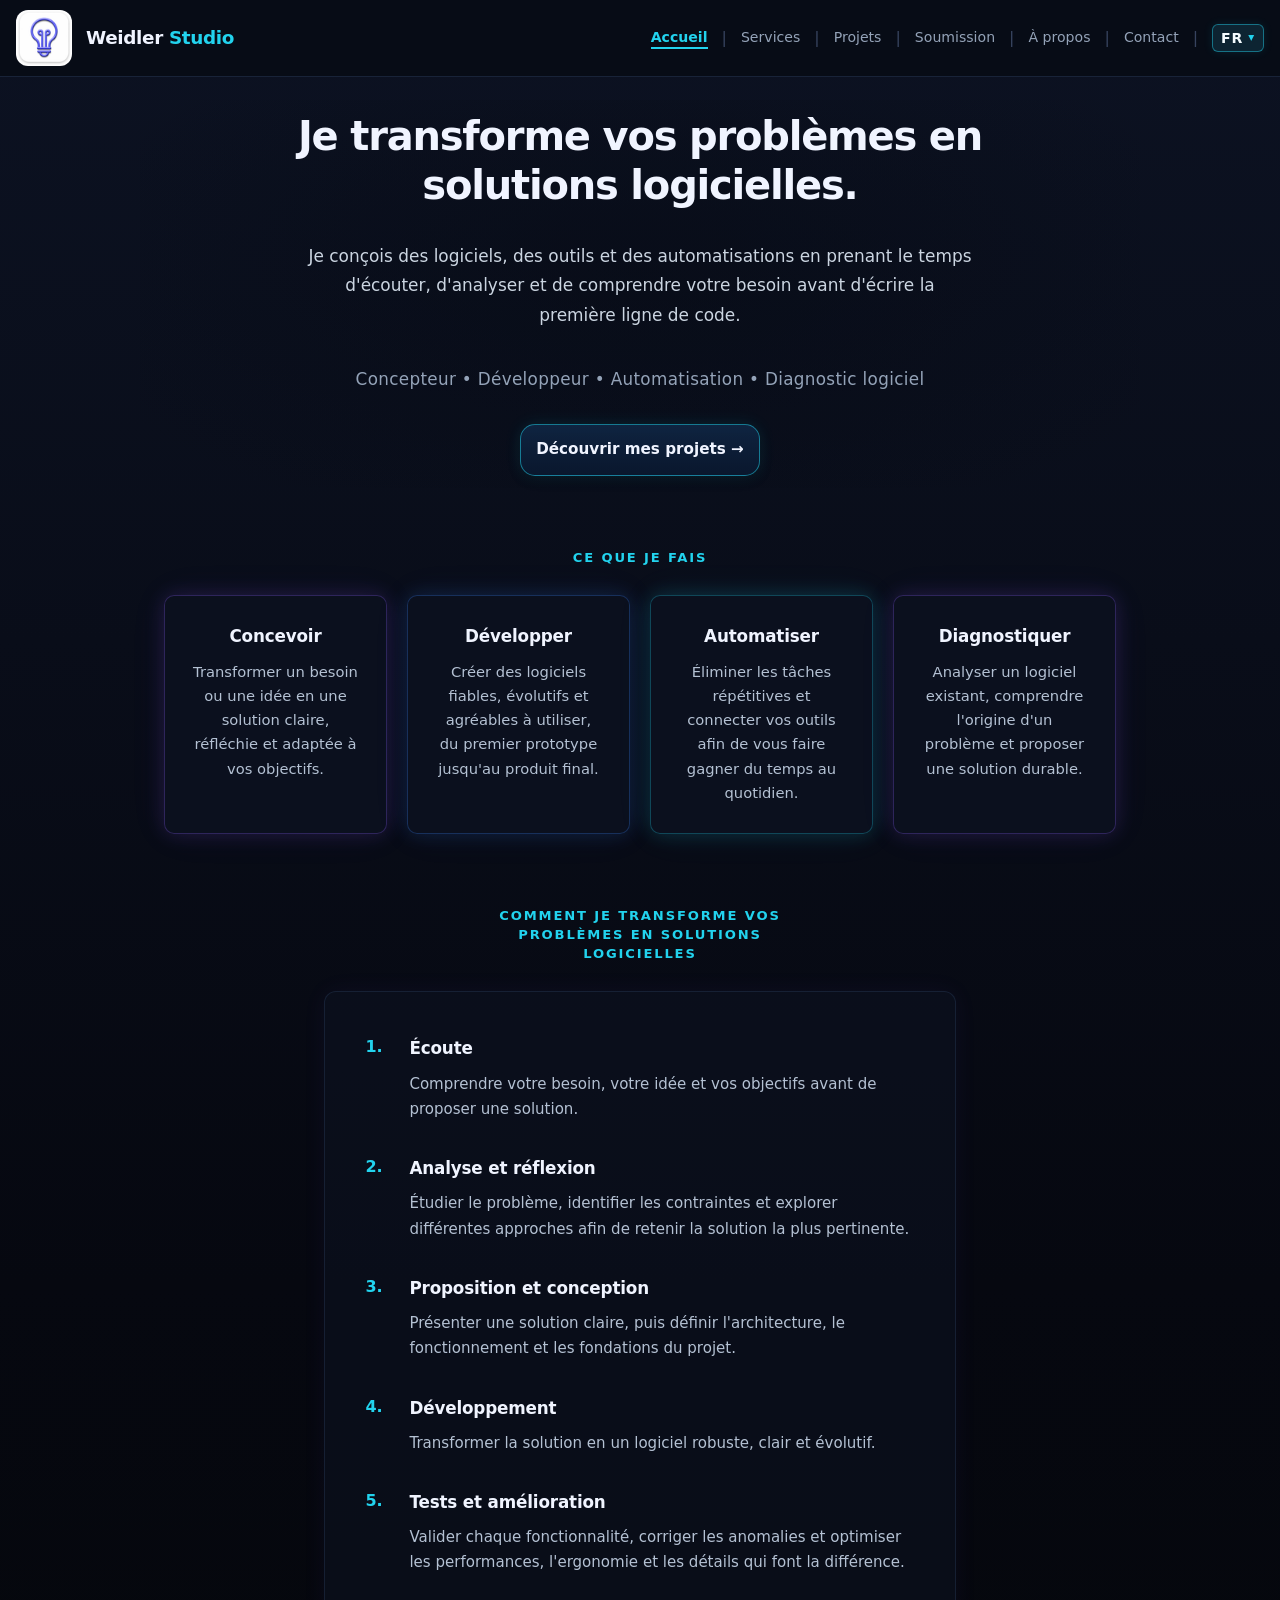
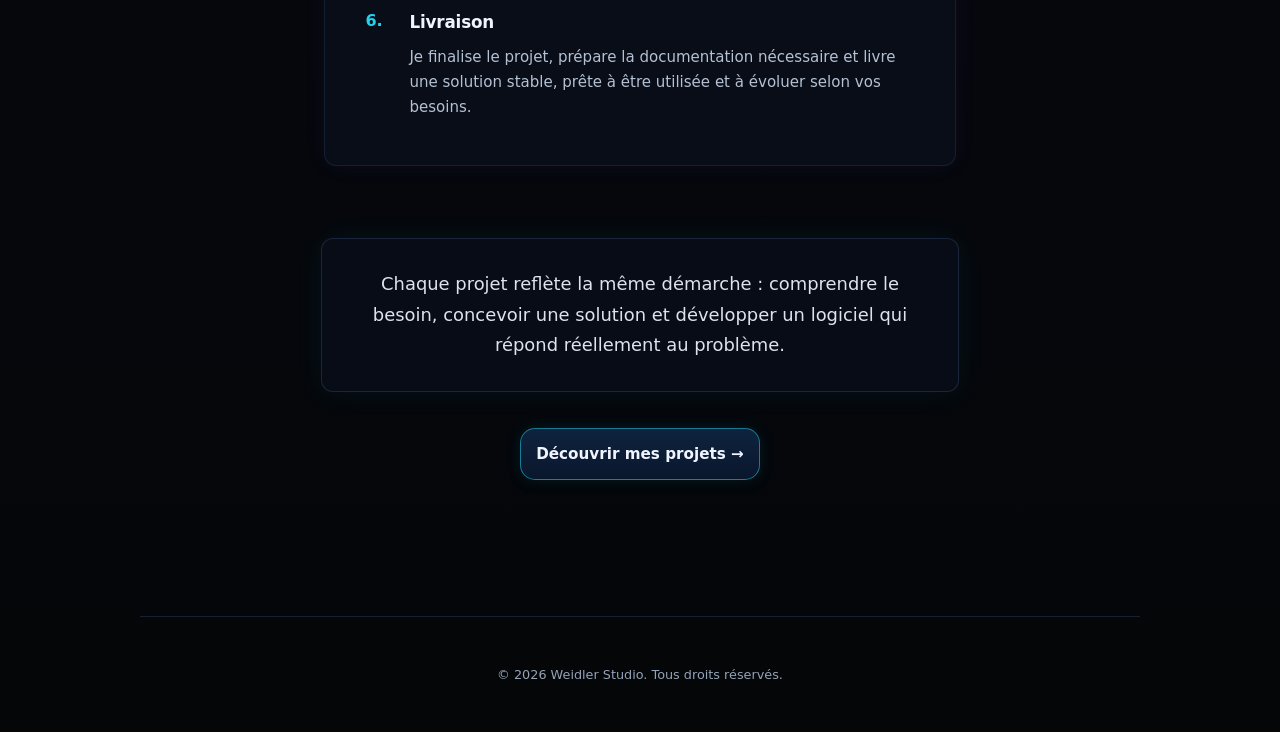
==== index.html @ 59919a5c "Weidler Studio Site 2006-07-03" ====
<!DOCTYPE html>
<html lang="fr">
<head>
    <meta charset="UTF-8">
    <meta name="viewport" content="width=device-width, initial-scale=1.0">
    <meta name="theme-color" content="#0a0e1a">
    <meta name="color-scheme" content="dark">
    <title>Weidler Studio</title>
    <link rel="icon" href="assets/logo/favicon.png" type="image/png">
    <link rel="stylesheet" href="css/site.css">
    <link rel="stylesheet" href="css/home.css">
</head>
<body class="page-home" data-nav-root="" data-nav-active="home">
    <script src="js/site-bg.js"></script>

    <header class="site-header">
        <div class="header-top">
            <div class="header-brand">
                <a href="index.html" class="logo-link">
                    <img src="assets/logo/logo-nav.png" alt="" class="logo-icon" width="56" height="56">
                    <span class="logo-text">Weidler <span>Studio</span></span>
                </a>
            </div>
            <nav class="main-nav" id="mainNav" aria-label="Navigation principale">
                <a href="index.html"><span class="nav-link-text" data-translate>Accueil</span></a>
                <span class="nav-sep" aria-hidden="true">|</span>
                <a href="services/index.html"><span class="nav-link-text" data-translate>Services</span></a>
                <span class="nav-sep" aria-hidden="true">|</span>
                <a href="projects/index.html"><span class="nav-link-text" data-translate>Projets</span></a>
                <span class="nav-sep" aria-hidden="true">|</span>
                <a href="soumission/index.html"><span class="nav-link-text" data-translate>Soumission</span></a>
                <span class="nav-sep" aria-hidden="true">|</span>
                <a href="about/index.html"><span class="nav-link-text" data-translate>À propos</span></a>
                <span class="nav-sep" aria-hidden="true">|</span>
                <a href="contact/index.html"><span class="nav-link-text" data-translate>Contact</span></a>
            </nav>
            <script src="js/site-nav.js?v=3"></script>
            <span class="lang-status" id="langStatus" data-translate>Traduction…</span>
            <nav class="lang-switcher" id="langFlags" aria-label="Choisir la langue">
                <button type="button" class="lang-btn" data-lang="en" title="English">EN</button>
                <span class="lang-sep" aria-hidden="true">|</span>
                <button type="button" class="lang-btn active" data-lang="fr" title="Français">FR</button>
                <span class="lang-sep" aria-hidden="true">|</span>
                <button type="button" class="lang-btn" data-lang="de" title="Deutsch">DE</button>
                <span class="lang-sep" aria-hidden="true">|</span>
                <button type="button" class="lang-btn" data-lang="es" title="Español">ES</button>
                <span class="lang-sep" aria-hidden="true">|</span>
                <button type="button" class="lang-btn" data-lang="it" title="Italiano">IT</button>
                <span class="lang-sep" aria-hidden="true">|</span>
                <button type="button" class="lang-btn" data-lang="zh-CN" title="中文">ZH</button>
                <span class="lang-sep" aria-hidden="true">|</span>
                <button type="button" class="lang-btn" data-lang="ja" title="日本語">JA</button>
                <span class="lang-sep" aria-hidden="true">|</span>
                <button type="button" class="lang-btn" data-lang="pt" title="Português">PT</button>
            </nav>
            <script src="js/lang-ui.js"></script>
            <button type="button" class="nav-toggle" id="navToggle" aria-label="Menu" aria-expanded="false">☰</button>
        </div>
    </header>

    <main>
        <section class="home-hero">
            <h1 class="home-title">
                <span class="home-title-line" data-translate>Je transforme vos problèmes en</span>
                <span class="home-title-line" data-translate>solutions logicielles.</span>
            </h1>
            <p class="home-lead" data-translate>Je conçois des logiciels, des outils et des automatisations en prenant le temps d'écouter, d'analyser et de comprendre votre besoin avant d'écrire la première ligne de code.</p>
            <p class="home-subtitle" data-translate>Concepteur • Développeur • Automatisation • Diagnostic logiciel</p>
            <div class="hero-actions">
                <a href="projects/index.html" class="btn home-btn--primary" data-translate>Découvrir mes projets →</a>
            </div>
        </section>

        <section class="home-section" aria-labelledby="section-services">
            <h2 class="section-label" id="section-services" data-translate>Ce que je fais</h2>
            <div class="home-cards-grid home-cards-grid--4">
                <article class="home-card home-card--violet">
                    <h3 data-translate>Concevoir</h3>
                    <p data-translate>Transformer un besoin ou une idée en une solution claire, réfléchie et adaptée à vos objectifs.</p>
                </article>
                <article class="home-card home-card--blue">
                    <h3 data-translate>Développer</h3>
                    <p data-translate>Créer des logiciels fiables, évolutifs et agréables à utiliser, du premier prototype jusqu'au produit final.</p>
                </article>
                <article class="home-card home-card--cyan">
                    <h3 data-translate>Automatiser</h3>
                    <p data-translate>Éliminer les tâches répétitives et connecter vos outils afin de vous faire gagner du temps au quotidien.</p>
                </article>
                <article class="home-card home-card--violet">
                    <h3 data-translate>Diagnostiquer</h3>
                    <p data-translate>Analyser un logiciel existant, comprendre l'origine d'un problème et proposer une solution durable.</p>
                </article>
            </div>
        </section>

        <section class="home-section home-section--process" aria-labelledby="section-process">
            <h2 class="section-label" id="section-process" data-translate>Comment je transforme vos problèmes en solutions logicielles</h2>
            <ol class="home-process-list">
                <li class="home-process-item">
                    <h3 data-translate>Écoute</h3>
                    <p data-translate>Comprendre votre besoin, votre idée et vos objectifs avant de proposer une solution.</p>
                </li>
                <li class="home-process-item">
                    <h3 data-translate>Analyse et réflexion</h3>
                    <p data-translate>Étudier le problème, identifier les contraintes et explorer différentes approches afin de retenir la solution la plus pertinente.</p>
                </li>
                <li class="home-process-item">
                    <h3 data-translate>Proposition et conception</h3>
                    <p data-translate>Présenter une solution claire, puis définir l'architecture, le fonctionnement et les fondations du projet.</p>
                </li>
                <li class="home-process-item">
                    <h3 data-translate>Développement</h3>
                    <p data-translate>Transformer la solution en un logiciel robuste, clair et évolutif.</p>
                </li>
                <li class="home-process-item">
                    <h3 data-translate>Tests et amélioration</h3>
                    <p data-translate>Valider chaque fonctionnalité, corriger les anomalies et optimiser les performances, l'ergonomie et les détails qui font la différence.</p>
                </li>
                <li class="home-process-item">
                    <h3 data-translate>Livraison</h3>
                    <p data-translate>Je finalise le projet, prépare la documentation nécessaire et livre une solution stable, prête à être utilisée et à évoluer selon vos besoins.</p>
                </li>
            </ol>
        </section>

        <section class="home-section home-conclusion">
            <p class="home-lead" data-translate>Chaque projet reflète la même démarche : comprendre le besoin, concevoir une solution et développer un logiciel qui répond réellement au problème.</p>
            <div class="hero-actions">
                <a href="projects/index.html" class="btn home-btn--primary" data-translate>Découvrir mes projets →</a>
            </div>
        </section>
    </main>

    <footer class="site-footer site-footer--home">
        <p class="site-footer-copy" data-translate>&copy; 2026 Weidler Studio. Tous droits réservés.</p>
    </footer>

    <script src="js/nav.js"></script>
    <script src="js/i18n.js"></script>
</body>
</html>
---- css/site.css ----
:root {
    --bg-deep: #060810;
    --bg-top: #0c1222;
    --bg-surface: rgba(14, 20, 36, 0.72);
    --bg-card: rgba(12, 18, 32, 0.85);
    --border: rgba(56, 80, 120, 0.35);
    --text: #f0f4ff;
    --text-muted: #94a3b8;
    --text-muted-soft: #b4c1d3;
    --lead-color: #cbd5e1;
    --accent: #22d3ee;
    --accent-dim: #0891b2;
    --accent-violet: #8b5cf6;
    --accent-glow: rgba(34, 211, 238, 0.18);
    --accent-soft: rgba(34, 211, 238, 0.1);
    --glow-cyan: 0 0 20px rgba(34, 211, 238, 0.18), 0 0 40px rgba(34, 211, 238, 0.06);
    --glow-violet: 0 0 20px rgba(139, 92, 246, 0.18), 0 0 40px rgba(139, 92, 246, 0.06);
    --glow-blue: 0 0 20px rgba(59, 130, 246, 0.18), 0 0 40px rgba(59, 130, 246, 0.06);
    --badge-dev: #c9a227;
    --badge-soon: #64748b;
    --badge-tool: #3b82f6;
    --radius: 10px;
    --btn-radius: 15px;
    --header-h: 64px;
    --font: "Segoe UI", system-ui, -apple-system, BlinkMacSystemFont, sans-serif;
}

*, *::before, *::after { box-sizing: border-box; margin: 0; padding: 0; }

html {
    scroll-behavior: smooth;
    overflow-x: hidden;
}

body {
    background: linear-gradient(180deg, var(--bg-top) 0%, var(--bg-deep) 55%, #040608 100%);
    color: var(--text);
    font-family: var(--font);
    line-height: 1.5;
    overflow-x: hidden;
    padding-top: var(--header-h);
    min-width: 0;
    position: relative;
    isolation: isolate;
}

main,
.site-footer {
    position: relative;
    z-index: 1;
}

/* ── Arrière-plan décoratif (toutes les pages) ── */
.home-bg-deco {
    position: fixed;
    inset: 0;
    z-index: 0;
    pointer-events: none;
    overflow: hidden;
    opacity: 0.18;
    mask-image: radial-gradient(ellipse 56% 38% at 50% 22%, transparent 0%, black 74%);
    -webkit-mask-image: radial-gradient(ellipse 56% 38% at 50% 22%, transparent 0%, black 74%);
}

.home-bg-side {
    position: absolute;
    top: var(--header-h);
    bottom: 0;
    width: min(210px, 16vw);
    display: flex;
    flex-direction: column;
    justify-content: space-between;
    gap: clamp(16px, 3vh, 32px);
    padding: clamp(12px, 2vh, 24px) 0 clamp(20px, 3vh, 40px);
    font-family: "Cascadia Code", "Consolas", "Courier New", monospace;
    font-size: clamp(0.56rem, 0.95vw, 0.7rem);
    line-height: 1.5;
    opacity: 1;
    user-select: none;
}

.home-bg-side--left {
    left: 0;
    padding-left: clamp(4px, 0.8vw, 12px);
    mask-image: linear-gradient(to right, black 55%, transparent 100%);
    -webkit-mask-image: linear-gradient(to right, black 55%, transparent 100%);
}

.home-bg-side--right {
    right: 0;
    padding-right: clamp(4px, 0.8vw, 12px);
    text-align: right;
    mask-image: linear-gradient(to left, black 55%, transparent 100%);
    -webkit-mask-image: linear-gradient(to left, black 55%, transparent 100%);
}

.home-bg-block {
    margin: 0;
    white-space: pre-wrap;
    word-break: break-word;
    flex-shrink: 0;
}

.home-bg-block--symbols {
    font-size: clamp(0.62rem, 1vw, 0.76rem);
    letter-spacing: 0.08em;
    opacity: 0.85;
}

.home-bg-edge {
    position: absolute;
    left: 0;
    right: 0;
    display: flex;
    justify-content: space-between;
    gap: clamp(16px, 4vw, 48px);
    padding: 0 clamp(8px, 2vw, 40px) clamp(20px, 3vh, 36px);
    font-family: "Cascadia Code", "Consolas", "Courier New", monospace;
    font-size: clamp(0.52rem, 0.85vw, 0.65rem);
    line-height: 1.45;
    opacity: 1;
    user-select: none;
}

.home-bg-edge--bottom { bottom: 0; }

.home-bg-edge .home-bg-block {
    max-width: 42%;
    margin: 0;
}

.home-bg-scatter {
    position: absolute;
    inset: var(--header-h) 0 0 0;
    font-family: "Cascadia Code", "Consolas", "Courier New", monospace;
    font-size: clamp(0.54rem, 0.9vw, 0.68rem);
    opacity: 1;
    user-select: none;
}

.home-bg-kw,
.home-bg-sym {
    position: absolute;
    white-space: nowrap;
    letter-spacing: 0.04em;
}

.home-bg-sym { color: #64748b; font-weight: 600; }

.home-bg-scatter .home-bg-kw:nth-child(1)  { top: 8%;   left: 3%;  }
.home-bg-scatter .home-bg-kw:nth-child(2)  { top: 52%;  left: 2%;  }
.home-bg-scatter .home-bg-kw:nth-child(3)  { top: 72%;  left: 4%;  }
.home-bg-scatter .home-bg-kw:nth-child(4)  { top: 88%;  left: 3%;  }
.home-bg-scatter .home-bg-kw:nth-child(5)  { top: 94%;  left: 6%;  }
.home-bg-scatter .home-bg-kw:nth-child(6)  { top: 62%;  left: 5%;  }
.home-bg-scatter .home-bg-kw:nth-child(7)  { top: 12%;  left: 5%;  }
.home-bg-scatter .home-bg-kw:nth-child(8)  { top: 78%;  left: 2%;  }
.home-bg-scatter .home-bg-kw:nth-child(9)  { top: 42%;  left: 3%;  }
.home-bg-scatter .home-bg-kw:nth-child(10) { top: 96%;  left: 4%;  }
.home-bg-scatter .home-bg-kw:nth-child(11) { top: 10%;  right: 3%;  }
.home-bg-scatter .home-bg-kw:nth-child(12) { top: 48%;  right: 2%;  }
.home-bg-scatter .home-bg-kw:nth-child(13) { top: 68%;  right: 4%;  }
.home-bg-scatter .home-bg-kw:nth-child(14) { top: 84%;  right: 3%;  }
.home-bg-scatter .home-bg-kw:nth-child(15) { top: 92%;  right: 5%;  }
.home-bg-scatter .home-bg-kw:nth-child(16) { top: 58%;  right: 2%;  }
.home-bg-scatter .home-bg-kw:nth-child(17) { top: 14%;  right: 4%;  }
.home-bg-scatter .home-bg-kw:nth-child(18) { top: 76%;  right: 3%;  }
.home-bg-scatter .home-bg-kw:nth-child(19) { top: 6%;   right: 6%;  }
.home-bg-scatter .home-bg-kw:nth-child(20) { top: 95%;  right: 2%;  }
.home-bg-scatter .home-bg-kw:nth-child(21) { top: 38%;  right: 3%;  }
.home-bg-scatter .home-bg-kw:nth-child(22) { top: 54%;  right: 5%;  }
.home-bg-scatter .home-bg-kw:nth-child(23) { top: 82%;  right: 4%;  }
.home-bg-scatter .home-bg-sym:nth-child(24) { top: 5%;  left: 7%;  }
.home-bg-scatter .home-bg-sym:nth-child(25) { top: 90%; left: 7%;  }
.home-bg-scatter .home-bg-sym:nth-child(26) { top: 96%; left: 2%;  }
.home-bg-scatter .home-bg-sym:nth-child(27) { top: 46%; left: 2%;  }
.home-bg-scatter .home-bg-sym:nth-child(28) { top: 58%; left: 6%;  }
.home-bg-scatter .home-bg-sym:nth-child(29) { top: 4%;  right: 8%;  }
.home-bg-scatter .home-bg-sym:nth-child(30) { top: 88%; right: 7%;  }
.home-bg-scatter .home-bg-sym:nth-child(31) { top: 97%; right: 3%;  }
.home-bg-scatter .home-bg-sym:nth-child(32) { top: 44%; right: 2%;  }
.home-bg-scatter .home-bg-sym:nth-child(33) { top: 56%; right: 6%;  }
.home-bg-scatter .home-bg-sym:nth-child(34) { top: 72%; right: 2%;  }
.home-bg-scatter .home-bg-sym:nth-child(35) { top: 18%; left: 2%;  }
.home-bg-scatter .home-bg-sym:nth-child(36) { top: 16%; right: 2%;  }

.home-bg-deco .code-kw { color: #7dd3fc; }
.home-bg-deco .code-str { color: #a5b4fc; }
.home-bg-deco .code-var { color: #c4b5fd; }
.home-bg-deco .code-log { color: #67e8f9; }
.home-bg-deco .code-err { color: #f87171; }
.home-bg-deco .code-warn { color: #fbbf24; }
.home-bg-deco .code-ok { color: #4ade80; }
.home-bg-deco .code-tag { color: #94a3b8; }
.home-bg-deco .code-sym { color: #64748b; }

img, video, svg { max-width: 100%; height: auto; }

/* Évite le bleu par défaut des liens navigateur */
a {
    color: inherit;
}
a:visited {
    color: inherit;
}
a.home-contact-email,
a.home-contact-email:visited {
    color: var(--accent);
    text-decoration: none;
}
a:not(.btn-primary):not(.btn-download-nexus):not(.product-card):not(.logo-link):hover {
    color: var(--accent);
}

/* Contact accueil — filet si home.css absent ou pas à jour */
.home-contact {
    display: flex;
    flex-direction: column;
    align-items: center;
    justify-content: center;
    width: 100%;
    margin-top: clamp(48px, 8vw, 72px);
    padding: clamp(28px, 5vw, 36px) clamp(20px, 4vw, 32px);
    text-align: center;
    background: var(--bg-surface);
    border: 1px solid rgba(34, 211, 238, 0.25);
    border-radius: var(--radius);
    box-shadow: var(--glow-cyan);
    box-sizing: border-box;
}
.home-contact-lead {
    color: var(--text-muted);
    font-size: clamp(0.95rem, 2.4vw, 1.05rem);
    line-height: 1.65;
    max-width: 42ch;
    width: 100%;
    margin: 0 auto 16px;
    text-align: center;
}
.home-contact-email {
    display: inline-block;
    font-size: clamp(1rem, 2.6vw, 1.12rem);
    font-weight: 600;
    color: var(--accent);
    text-decoration: none;
    padding: 10px 18px;
    border-radius: var(--btn-radius);
    border: 1px solid rgba(34, 211, 238, 0.4);
    background: var(--accent-soft);
}
.site-footer--home {
    display: flex;
    flex-direction: column;
    align-items: center;
    gap: 8px;
    text-align: center;
}

/* ── Header ── */
.site-header {
    position: fixed;
    top: 0;
    left: 0;
    right: 0;
    z-index: 200;
    background: rgba(8, 12, 22, 0.92);
    backdrop-filter: blur(12px);
    -webkit-backdrop-filter: blur(12px);
    border-bottom: 1px solid var(--border);
}

.header-top {
    display: grid;
    grid-template-columns: auto 1fr auto;
    grid-template-areas: "brand nav toggle";
    align-items: center;
    gap: clamp(10px, 2vw, 20px);
    flex-wrap: wrap;
    padding: 10px clamp(16px, 4vw, 40px);
    min-height: var(--header-h);
}

.header-brand { grid-area: brand; min-width: 0; }
.main-nav {
    grid-area: nav;
    justify-self: end;
}
.nav-toggle { grid-area: toggle; }

.header-brand {
    display: flex;
    align-items: center;
    gap: 12px;
    min-width: 0;
}

.header-contact,
.home-header-contact {
    display: inline-flex;
    align-items: center;
    justify-content: center;
    padding: 7px 16px;
    font-size: clamp(0.68rem, 1.6vw, 0.75rem);
    font-weight: 700;
    letter-spacing: 0.1em;
    text-transform: uppercase;
    text-decoration: none;
    color: var(--accent);
    border: 1px solid rgba(34, 211, 238, 0.45);
    border-radius: var(--radius);
    background: rgba(34, 211, 238, 0.06);
    box-shadow: var(--glow-cyan);
    transition: background 0.2s, border-color 0.2s, transform 0.2s;
    white-space: nowrap;
    flex-shrink: 0;
}

.header-contact:hover,
.home-header-contact:hover {
    background: rgba(34, 211, 238, 0.14);
    border-color: rgba(34, 211, 238, 0.65);
    transform: translateY(-1px);
    color: var(--accent);
}

.logo-link {
    display: flex;
    align-items: center;
    gap: clamp(10px, 1.2vw, 14px);
    text-decoration: none;
    min-width: 0;
}

.logo-icon {
    width: auto;
    height: clamp(48px, 5vw, 56px);
    max-height: 56px;
    object-fit: contain;
    flex-shrink: 0;
    display: block;
    border-radius: 12px;
}

.logo-text {
    font-size: clamp(0.95rem, 2.8vw, 1.15rem);
    font-weight: 700;
    color: var(--text);
    letter-spacing: -0.02em;
    white-space: nowrap;
}

.logo-text span { color: var(--accent); }

.nav-toggle {
    display: none;
    background: var(--bg-card);
    border: 1px solid var(--border);
    color: var(--text);
    width: 40px;
    height: 40px;
    border-radius: 8px;
    font-size: 1.25rem;
    cursor: pointer;
    flex-shrink: 0;
}

.lang-status {
    font-size: 0.68rem;
    color: var(--accent);
    display: none;
    white-space: nowrap;
    letter-spacing: 0.02em;
}
.lang-status.visible {
    display: inline;
    position: absolute;
    right: clamp(16px, 4vw, 40px);
    bottom: 6px;
    z-index: 201;
}

.lang-switcher:not(.lang-dropdown-menu) {
    position: absolute;
    width: 1px;
    height: 1px;
    padding: 0;
    margin: -1px;
    overflow: hidden;
    clip: rect(0, 0, 0, 0);
    white-space: nowrap;
    border: 0;
}

.lang-dropdown {
    position: relative;
    display: flex;
    align-items: center;
    flex-shrink: 0;
}

.lang-dropdown-toggle {
    display: inline-flex;
    align-items: center;
    justify-content: center;
    gap: 5px;
    height: 24px;
    min-height: 0;
    padding: 0 8px;
    line-height: 1;
    font-family: inherit;
    font-size: clamp(0.72rem, 1.8vw, 0.82rem);
    font-weight: 600;
    letter-spacing: 0.08em;
    text-transform: uppercase;
    color: #f4fcff;
    background: #0f2a38;
    border: 1px solid #22d3ee;
    border-radius: 6px;
    box-shadow: 0 0 12px rgba(34, 211, 238, 0.16);
    cursor: pointer;
    transition: color 0.2s ease, background 0.2s ease, border-color 0.2s ease, box-shadow 0.2s ease;
    -webkit-tap-highlight-color: transparent;
}

.main-nav .lang-dropdown--nav {
    flex-shrink: 0;
}

.main-nav .lang-dropdown--nav .lang-dropdown-toggle {
    height: auto;
    min-height: 28px;
    padding: 4px 8px;
    font-size: clamp(0.78rem, 1.9vw, 0.88rem);
    font-weight: 600;
    letter-spacing: 0.06em;
    background: rgba(15, 42, 56, 0.85);
    border-color: rgba(34, 211, 238, 0.45);
    box-shadow: 0 0 10px rgba(34, 211, 238, 0.1);
}

.main-nav .nav-sep--lang {
    margin-left: clamp(8px, 1.4vw, 14px);
}

.lang-dropdown-chevron {
    font-size: 0.55em;
    line-height: 1;
    color: var(--accent);
    transition: transform 0.2s ease;
}

.lang-dropdown.is-open .lang-dropdown-chevron {
    transform: rotate(180deg);
}

.lang-dropdown-toggle:hover:not(:disabled) {
    border-color: rgba(34, 211, 238, 0.75);
    box-shadow: 0 0 14px rgba(34, 211, 238, 0.22);
}

.lang-dropdown-toggle:disabled {
    opacity: 0.45;
    cursor: wait;
}

.lang-dropdown-toggle:focus-visible {
    outline: 2px solid rgba(34, 211, 238, 0.65);
    outline-offset: 2px;
}

.lang-dropdown-globe svg {
    display: block;
    width: 14px;
    height: 14px;
}

.lang-dropdown-code {
    display: inline-flex;
    align-items: center;
    line-height: 1;
}

.lang-dropdown-menu {
    position: absolute;
    top: calc(100% + 6px);
    right: 0;
    z-index: 300;
    display: flex;
    flex-direction: column;
    gap: 2px;
    min-width: 72px;
    padding: 6px;
    margin: 0;
    background: rgba(12, 18, 32, 0.98);
    border: 1px solid rgba(34, 211, 238, 0.35);
    border-radius: 8px;
    box-shadow: var(--glow-cyan), 0 8px 24px rgba(0, 0, 0, 0.35);
    backdrop-filter: blur(10px);
    -webkit-backdrop-filter: blur(10px);
}

.lang-dropdown-menu[hidden] {
    display: none;
}

.lang-switcher {
    display: flex;
    flex-wrap: wrap;
    align-items: center;
    justify-content: flex-end;
    gap: 0;
    font-size: clamp(0.72rem, 1.8vw, 0.82rem);
    letter-spacing: 0.06em;
    text-transform: uppercase;
}

.lang-sep {
    display: none;
}

.lang-btn {
    display: block;
    width: 100%;
    text-align: left;
    background: transparent;
    border: 1px solid transparent;
    color: #9aa7bd;
    padding: 8px 10px;
    min-height: 36px;
    font-family: inherit;
    font-size: inherit;
    font-weight: 500;
    letter-spacing: inherit;
    text-transform: inherit;
    cursor: pointer;
    white-space: nowrap;
    transition: color 0.2s ease, background 0.2s ease, border-color 0.2s ease, box-shadow 0.2s ease;
    border-radius: 6px;
    box-shadow: none;
    -webkit-tap-highlight-color: transparent;
}
.lang-btn .lang-native {
    font-weight: 400;
    text-transform: none;
    letter-spacing: 0;
    opacity: 0.88;
}
.lang-btn:hover {
    color: #ffffff;
    border-color: #22d3ee;
    box-shadow: 0 0 10px rgba(34, 211, 238, 0.1);
}
.lang-btn.active {
    background: #0f2a38;
    border-color: #22d3ee;
    color: #f4fcff;
    font-weight: 600;
    box-shadow: 0 0 12px rgba(34, 211, 238, 0.16);
}
.lang-btn:disabled { opacity: 0.4; cursor: wait; }

.main-nav {
    display: flex;
    align-items: center;
    gap: 0;
    flex-wrap: wrap;
    justify-content: flex-end;
}
.main-nav a {
    color: var(--text-muted);
    text-decoration: none;
    font-size: clamp(0.78rem, 1.9vw, 0.88rem);
    font-weight: 500;
    transition: color 0.2s;
    white-space: nowrap;
}
.main-nav .nav-sep {
    margin: 0 clamp(8px, 1.4vw, 14px);
    color: rgba(94, 115, 154, 0.55);
    font-weight: 300;
    user-select: none;
}
.main-nav a .nav-link-text {
    display: inline-block;
}
.main-nav a:hover { color: var(--text); }
.main-nav a.active {
    color: var(--accent);
    font-weight: 600;
}
.main-nav a.active .nav-link-text {
    box-shadow: inset 0 -2px 0 var(--accent);
}

/* ── Layout ── */
main {
    width: 100%;
    max-width: 1000px;
    margin: 0 auto;
    padding: clamp(32px, 6vw, 56px) clamp(16px, 4vw, 24px);
}

.site-footer {
    text-align: center;
    color: var(--text-muted);
    font-size: clamp(0.75rem, 2vw, 0.8rem);
    padding: clamp(28px, 6vw, 40px) clamp(16px, 4vw, 24px);
    border-top: 1px solid var(--border);
    margin-top: 8px;
    max-width: 1000px;
    margin-left: auto;
    margin-right: auto;
}

/* ── Badges ── */
.badge {
    display: inline-block;
    padding: 3px 10px;
    border-radius: 20px;
    font-size: 0.68rem;
    font-weight: 700;
    letter-spacing: 0.05em;
    text-transform: uppercase;
    margin-bottom: 12px;
    width: fit-content;
}
.badge-available {
    background: var(--accent-soft);
    color: var(--accent);
}
.badge-soon {
    background: rgba(100, 116, 139, 0.2);
    color: var(--badge-soon);
}
.badge-tool {
    background: rgba(59, 130, 246, 0.15);
    color: var(--badge-tool);
}

/* ── Product pages ── */
.lead {
    color: var(--lead-color);
    font-size: clamp(0.95rem, 2.4vw, 1.06rem);
    line-height: 1.75;
}

.page-hero {
    display: grid;
    grid-template-columns: 1.1fr 0.9fr;
    gap: clamp(24px, 5vw, 40px);
    align-items: center;
    margin-bottom: clamp(48px, 8vw, 72px);
}

.page-hero h1 {
    font-size: clamp(1.55rem, 5vw, 2.4rem);
    font-weight: 800;
    letter-spacing: -0.03em;
    margin-bottom: 0;
    color: var(--text);
    line-height: 1.22;
}

.page-hero .lead {
    margin-bottom: clamp(20px, 4vw, 28px);
    max-width: 62ch;
}

.preview-box {
    background: var(--bg-card);
    border: 1px solid rgba(34, 211, 238, 0.28);
    border-radius: var(--radius);
    aspect-ratio: 16 / 10;
    min-height: 160px;
    width: 100%;
    overflow: hidden;
    box-shadow: var(--glow-cyan);
    backdrop-filter: blur(8px);
    -webkit-backdrop-filter: blur(8px);
}
.preview-box img {
    width: 100%;
    height: 100%;
    object-fit: cover;
    object-position: center;
    display: block;
}
.preview-box picture {
    display: block;
    width: 100%;
    height: 100%;
}
.preview-box.contain img { object-fit: contain; padding: 16px; }

.nexus-bridge-preview img {
    object-fit: contain;
    object-position: center;
    padding: 16px;
}
.hero-app-shot {
    margin: 0 0 clamp(40px, 8vw, 64px);
    padding: 0;
    background: var(--bg-card);
    border: 1px solid rgba(34, 211, 238, 0.28);
    border-radius: var(--radius);
    overflow: hidden;
    box-shadow: var(--glow-cyan);
    width: 100%;
    backdrop-filter: blur(8px);
    -webkit-backdrop-filter: blur(8px);
}
.hero-app-shot--full {
    line-height: 0;
}
.hero-app-shot--full img {
    display: block;
    width: 100%;
    height: auto;
    max-width: none;
    object-fit: contain;
    vertical-align: top;
}

.hero-download-cta {
    margin: 28px 0 8px;
    max-width: 420px;
}
.btn-download-nexus {
    display: flex;
    align-items: center;
    gap: 16px;
    width: 100%;
    padding: 16px 22px;
    background: linear-gradient(180deg, rgba(16, 38, 68, 0.92) 0%, rgba(10, 24, 46, 0.96) 100%);
    color: var(--text);
    border-radius: var(--btn-radius);
    text-decoration: none;
    border: 1px solid rgba(34, 211, 238, 0.52);
    box-shadow: var(--glow-cyan), 0 4px 12px rgba(0, 0, 0, 0.22);
    transition: transform 0.2s ease, box-shadow 0.2s ease, border-color 0.2s ease;
}
.btn-download-nexus:hover {
    transform: translateY(-2px);
    border-color: rgba(34, 211, 238, 0.72);
    box-shadow: 0 0 22px rgba(34, 211, 238, 0.2), 0 6px 16px rgba(0, 0, 0, 0.28);
    color: var(--text);
}
.btn-download-icon {
    display: flex;
    align-items: center;
    justify-content: center;
    flex-shrink: 0;
    width: 48px;
    height: 48px;
    background: rgba(0, 0, 0, 0.2);
    border-radius: 10px;
}
.btn-download-label {
    display: flex;
    flex-direction: column;
    align-items: flex-start;
    gap: 2px;
    text-align: left;
}
.btn-download-label strong {
    font-size: clamp(1rem, 2.4vw, 1.15rem);
    font-weight: 700;
    letter-spacing: -0.02em;
}
.btn-download-label small {
    font-size: 0.8rem;
    font-weight: 500;
    opacity: 0.88;
}
.hero-download-note {
    margin: 14px 0 0;
    font-size: 0.85rem;
    color: var(--text-muted);
    line-height: 1.55;
    max-width: 54ch;
}
.hero-download-note strong {
    color: var(--text);
    font-weight: 600;
}

.hero-download-smartscreen {
    margin-top: 18px;
    padding: 14px 16px;
    max-width: 54ch;
    font-size: 0.84rem;
    line-height: 1.6;
    color: #e8c547;
    background: rgba(201, 162, 39, 0.12);
    border: 1px solid rgba(201, 162, 39, 0.35);
    border-radius: var(--radius);
}
.hero-download-smartscreen strong {
    display: block;
    margin-bottom: 6px;
    color: #f0d060;
    font-weight: 700;
}
.hero-download-smartscreen p {
    margin: 0;
    color: #ddd5b8;
}

.btn-primary {
    display: inline-flex;
    align-items: center;
    justify-content: center;
    min-height: 52px;
    padding: 0 22px;
    background: linear-gradient(180deg, rgba(16, 38, 68, 0.92) 0%, rgba(10, 24, 46, 0.96) 100%);
    color: var(--text);
    border-radius: var(--btn-radius);
    font-weight: 600;
    font-size: 0.95rem;
    text-decoration: none;
    border: 1px solid rgba(34, 211, 238, 0.52);
    box-shadow:
        0 0 16px rgba(34, 211, 238, 0.12),
        0 4px 12px rgba(0, 0, 0, 0.22);
    cursor: pointer;
    transition: background 0.2s ease, border-color 0.2s ease, box-shadow 0.2s ease, transform 0.2s ease;
    max-width: 100%;
    text-align: center;
}
.btn-primary:hover {
    background: linear-gradient(180deg, rgba(20, 48, 82, 0.96) 0%, rgba(14, 30, 54, 1) 100%);
    border-color: rgba(34, 211, 238, 0.72);
    transform: translateY(-2px);
    box-shadow: 0 0 22px rgba(34, 211, 238, 0.2), 0 6px 16px rgba(0, 0, 0, 0.28);
    color: var(--text);
}
.btn-primary:disabled,
.btn-primary.disabled {
    opacity: 0.45;
    cursor: not-allowed;
    transform: none;
    box-shadow: none;
    pointer-events: none;
}

.btn-outline {
    display: inline-flex;
    align-items: center;
    justify-content: center;
    min-height: 52px;
    padding: 0 22px;
    background: rgba(8, 12, 24, 0.5);
    border: 1px solid rgba(139, 92, 246, 0.42);
    color: var(--text);
    border-radius: var(--btn-radius);
    font-weight: 600;
    font-size: 0.95rem;
    text-decoration: none;
    box-shadow:
        0 0 6px rgba(139, 92, 246, 0.05),
        0 2px 10px rgba(0, 0, 0, 0.18);
    transition: background 0.2s ease, border-color 0.2s ease, box-shadow 0.2s ease, transform 0.2s ease;
}
.btn-outline:hover {
    background: rgba(124, 58, 237, 0.1);
    border-color: rgba(139, 92, 246, 0.58);
    transform: translateY(-2px);
    box-shadow:
        0 0 10px rgba(139, 92, 246, 0.08),
        0 4px 14px rgba(0, 0, 0, 0.22);
    color: var(--text);
}

.project-cta {
    text-align: center;
    margin-bottom: clamp(48px, 8vw, 72px);
}

.note-muted {
    color: var(--text-muted-soft);
    font-size: 0.82rem;
    margin-top: 14px;
    line-height: 1.65;
    max-width: 48ch;
}

.features-section { margin-bottom: clamp(48px, 8vw, 72px); }

.features-title,
.screenshots-title,
.discussion-title {
    font-size: clamp(0.72rem, 1.8vw, 0.82rem);
    font-weight: 700;
    margin-bottom: clamp(20px, 4vw, 28px);
    letter-spacing: 0.14em;
    text-transform: uppercase;
    text-align: center;
    color: var(--accent);
}

.features-grid {
    display: grid;
    grid-template-columns: repeat(auto-fit, minmax(min(100%, 260px), 1fr));
    gap: clamp(14px, 3vw, 20px);
}

.feature-card,
.form-card,
.comment-card,
.teaser-box,
.screenshot-card {
    background: var(--bg-card);
    border: 1px solid var(--border);
    border-radius: var(--radius);
    backdrop-filter: blur(8px);
    -webkit-backdrop-filter: blur(8px);
    transition: border-color 0.2s ease, box-shadow 0.2s ease, transform 0.2s ease;
}

.feature-card,
.teaser-box,
.screenshot-card {
    box-shadow: 0 0 24px rgba(139, 92, 246, 0.06);
}

.form-card,
.comment-card {
    box-shadow: var(--glow-cyan);
}

.features-grid .feature-card:nth-child(4n + 1) {
    border-color: rgba(139, 92, 246, 0.28);
    box-shadow: var(--glow-violet);
}

.features-grid .feature-card:nth-child(4n + 2) {
    border-color: rgba(59, 130, 246, 0.28);
    box-shadow: var(--glow-blue);
}

.features-grid .feature-card:nth-child(4n + 3) {
    border-color: rgba(34, 211, 238, 0.28);
    box-shadow: var(--glow-cyan);
}

.features-grid .feature-card:nth-child(4n + 4) {
    border-color: rgba(139, 92, 246, 0.28);
    box-shadow: var(--glow-violet);
}

.feature-card {
    padding: clamp(20px, 4vw, 28px);
    text-align: center;
}

.feature-card:hover,
.comment-card:hover,
.teaser-box:hover {
    transform: translateY(-2px);
    border-color: rgba(34, 211, 238, 0.35);
}

.feature-card h3 {
    color: var(--text);
    font-size: 1.05rem;
    font-weight: 700;
    margin-bottom: 10px;
    letter-spacing: -0.01em;
}
.feature-card p {
    color: var(--text-muted-soft);
    font-size: clamp(0.86rem, 2vw, 0.92rem);
    line-height: 1.65;
}

/* ── Discussion (Kios) ── */
.discussion-subtitle {
    color: var(--text-muted-soft);
    font-size: clamp(0.88rem, 2.4vw, 0.95rem);
    margin-bottom: 24px;
    line-height: 1.68;
    max-width: 60ch;
}

.form-card {
    padding: clamp(20px, 4vw, 28px);
    margin-bottom: 28px;
}
.form-grid { display: grid; grid-template-columns: 1fr; gap: 16px; }
.form-group {
    display: flex;
    flex-direction: column;
    gap: 8px;
}
.form-group label {
    color: var(--text-muted);
    font-size: 0.85rem;
    font-weight: 500;
}
input:not([type="checkbox"]),
textarea,
select {
    width: 100%;
    max-width: 520px;
    min-height: 48px;

    background: var(--bg-card);
    border: 1px solid var(--border);
    border-radius: 8px;
    padding: 12px 16px;

    color: var(--text);
    font-family: inherit;
    font-size: 16px;

    transition: border-color 0.2s, box-shadow 0.2s;
}

select {
    height: 50px;
    cursor: pointer;
}
input[type="checkbox"] {
    width: auto;
    height: auto;
    padding: 0;
    margin: 0;
}
input:focus, textarea:focus {
    outline: none;
    border-color: var(--accent);
    box-shadow: 0 0 0 1px rgba(34, 211, 238, 0.25);
}
textarea { resize: vertical; min-height: 100px; }

.btn-submit {
    display: inline-flex;
    align-items: center;
    justify-content: center;
    min-height: 52px;
    padding: 0 22px;
    width: fit-content;
    background: rgba(8, 12, 24, 0.5);
    border: 1px solid rgba(139, 92, 246, 0.42);
    color: var(--text);
    border-radius: var(--btn-radius);
    font-weight: 600;
    font-size: 0.92rem;
    cursor: pointer;
    box-shadow: 0 0 6px rgba(139, 92, 246, 0.05), 0 2px 10px rgba(0, 0, 0, 0.18);
    transition: background 0.2s ease, border-color 0.2s ease, box-shadow 0.2s ease, transform 0.2s ease;
}
.btn-submit:hover {
    background: rgba(124, 58, 237, 0.1);
    border-color: rgba(139, 92, 246, 0.58);
    transform: translateY(-2px);
    box-shadow: 0 0 10px rgba(139, 92, 246, 0.08), 0 4px 14px rgba(0, 0, 0, 0.22);
}

.comment-list { display: flex; flex-direction: column; gap: 12px; }
.comment-card {
    padding: clamp(16px, 3vw, 22px);
}
.comment-author {
    font-weight: 600;
    color: var(--accent-violet);
    font-size: 0.92rem;
    margin-bottom: 6px;
}
.comment-text {
    color: var(--text);
    font-size: 0.95rem;
    word-break: break-word;
    margin-bottom: 6px;
}
.btn-translate-comment {
    background: none;
    border: none;
    padding: 0;
    font-family: inherit;
    font-size: 0.78rem;
    font-weight: 600;
    color: var(--accent);
    cursor: pointer;
    text-decoration: underline;
    text-underline-offset: 3px;
}
.btn-translate-comment:disabled { opacity: 0.5; cursor: wait; }
.comments-empty-msg {
    color: var(--text-muted-soft);
    font-size: 0.92rem;
    text-align: center;
    padding: 1.5rem;
    border: 1px dashed var(--border);
    border-radius: var(--radius);
}

/* ── Inner pages (Services, Projets, À propos) ── */
.page-intro {
    text-align: center;
    margin-bottom: clamp(48px, 8vw, 72px);
    max-width: 62ch;
    margin-left: auto;
    margin-right: auto;
}

.page-intro h1 {
    font-size: clamp(1.55rem, 5vw, 2.4rem);
    font-weight: 800;
    letter-spacing: -0.03em;
    margin-bottom: clamp(14px, 3vw, 20px);
    color: var(--text);
    line-height: 1.22;
}
body[data-nav-active="services"] .page-intro h1 {
    margin-bottom: clamp(24px, 4vw, 32px);
}
.page-intro .lead {
    margin-bottom: 0;
}

a.project-card-link {
    display: block;
    text-decoration: none;
    color: inherit;
    text-align: left;
}

a.project-card-link .badge {
    margin-bottom: 0;
}

.project-card-badges {
    display: flex;
    align-items: center;
    justify-content: flex-start;
    flex-wrap: wrap;
    gap: clamp(8px, 2vw, 12px);
    margin-bottom: 12px;
    width: 100%;
}

.project-card-badges__cell {
    flex: 0 0 auto;
    display: flex;
    align-items: center;
}

.project-card-badges .badge {
    max-width: 100%;
    overflow: hidden;
    text-overflow: ellipsis;
    white-space: nowrap;
    font-size: clamp(0.58rem, 1.6vw, 0.68rem);
    padding: 3px clamp(6px, 1.8vw, 10px);
}

.badge-cat-type {
    background: rgba(139, 92, 246, 0.18);
    color: var(--accent-violet);
}

.badge-cat-platform {
    background: rgba(59, 130, 246, 0.15);
    color: var(--badge-tool);
}

@media (max-width: 380px) {
    .project-card-badges .badge {
        white-space: normal;
        text-align: center;
        line-height: 1.25;
    }
}

/* ── Navigation secondaire entre projets ── */
.project-see-also {
    display: flex;
    flex-wrap: wrap;
    align-items: baseline;
    justify-content: center;
    gap: 0.35em 0.65em;
    width: 100%;
    margin: 0 auto clamp(24px, 4vw, 32px);
    padding-top: 0;
    font-size: clamp(0.74rem, 1.8vw, 0.81rem);
    line-height: 1.45;
    color: var(--text-muted-soft);
    text-align: center;
}

.project-see-also__label {
    flex-shrink: 0;
    font-weight: 600;
    color: var(--text-muted);
    letter-spacing: 0.02em;
}

.project-see-also__list {
    display: inline-flex;
    flex-wrap: wrap;
    align-items: center;
    gap: 0.35em 0.5em;
}

.project-see-also__sep {
    color: var(--text-muted);
    opacity: 0.5;
    user-select: none;
}

.project-see-also a {
    color: var(--text-muted-soft);
    text-decoration: none;
    transition: color 0.2s ease;
}

.project-see-also a:hover {
    color: var(--accent);
}

.project-see-also__current {
    color: var(--text);
    font-weight: 600;
    text-decoration: underline;
    text-decoration-color: rgba(34, 211, 238, 0.55);
    text-underline-offset: 3px;
}

a.project-card-link h3 {
    color: var(--text);
}

.project-card-more {
    display: inline-block;
    margin-top: 14px;
    font-size: 0.85rem;
    font-weight: 600;
    color: var(--accent);
}

.about-content {
    max-width: 62ch;
    margin: 0 auto clamp(48px, 8vw, 72px);
}

.about-block {
    margin-bottom: clamp(32px, 6vw, 48px);
}

.about-block .features-title {
    text-align: left;
    margin-bottom: clamp(16px, 3vw, 20px);
}

.about-block .lead {
    margin-bottom: clamp(16px, 3vw, 20px);
}

.about-list {
    list-style: none;
    padding: 0;
    margin: 0;
}

.about-list li {
    position: relative;
    padding-left: 1.25rem;
    margin-bottom: 12px;
    color: var(--text-muted-soft);
    line-height: 1.68;
    font-size: clamp(0.88rem, 2vw, 0.94rem);
}

.about-list li::before {
    content: "";
    position: absolute;
    left: 0;
    top: 0.55em;
    width: 6px;
    height: 6px;
    border-radius: 50%;
    background: var(--accent);
    box-shadow: 0 0 8px rgba(34, 211, 238, 0.35);
}

.studio-cta {
    text-align: center;
    margin-bottom: clamp(48px, 8vw, 72px);
}

.studio-cta .lead {
    margin-bottom: clamp(20px, 4vw, 28px);
}

.page-contact {
    min-height: 100svh;
    display: flex;
    flex-direction: column;
}

.page-contact main {
    flex: 1;
    display: flex;
    flex-direction: column;
    gap: clamp(40px, 8vh, 72px);
}
.page-contact .page-intro {
    margin-bottom: 0;
}
.page-contact .about-content {
    margin-bottom: 0;
}

.page-contact .about-block:last-child {
    margin-bottom: 0;
}

.page-contact .about-block:has(.about-list) {
    display: flex;
    flex-direction: column;
    align-items: center;
    width: 100%;
}

.page-contact .about-block:has(.about-list) .features-title {
    text-align: center;
    width: 100%;
}

.page-contact .about-block:has(.about-list) .about-list {
    width: fit-content;
    max-width: 100%;
    margin-left: auto;
    margin-right: auto;
}

.page-contact .studio-cta {
    flex: 1;
    display: flex;
    flex-direction: column;
    justify-content: flex-start;
    align-items: center;
    gap: clamp(18px, 3.5vw, 28px);
    padding-top: clamp(16px, 3vh, 32px);
    padding-bottom: clamp(48px, 9vh, 96px);
    margin-bottom: 0;
    text-align: center;
}

.page-contact .studio-cta .lead {
    max-width: 54ch;
    margin-left: auto;
    margin-right: auto;
    margin-bottom: 0;
}

.page-contact .site-footer {
    flex-shrink: 0;
    margin-top: auto;
    width: min(1000px, 100%);
    margin-left: auto;
    margin-right: auto;
    padding-top: clamp(28px, 5vw, 44px);
    padding-bottom: clamp(28px, 5vw, 44px);
}

/* ── Page Soumission (conteneur formulaire : à compléter par le client) ── */
.page-soumission {
    min-height: 100svh;
    display: flex;
    flex-direction: column;
}

.page-soumission .home-bg-deco {
    mask-image: radial-gradient(ellipse 80% 55% at 50% 18%, transparent 0%, black 88%);
    -webkit-mask-image: radial-gradient(ellipse 80% 55% at 50% 18%, transparent 0%, black 88%);
}

.page-soumission main {
    flex: 1;
    display: flex;
    flex-direction: column;
    gap: clamp(40px, 8vh, 72px);
}

.page-soumission .page-intro {
    margin-bottom: 0;
}

.page-soumission .submission-content {
    flex: 1;
    width: 100%;
    max-width: min(1000px, 100%);
    margin: 0 auto;
    padding-bottom: clamp(48px, 9vh, 96px);
}

.page-soumission .site-footer {
    flex-shrink: 0;
    margin-top: auto;
    width: min(1000px, 100%);
    margin-left: auto;
    margin-right: auto;
    padding-top: clamp(28px, 5vw, 44px);
    padding-bottom: clamp(28px, 5vw, 44px);
}

.badge-dev {
    background: rgba(201, 162, 39, 0.18);
    color: var(--badge-dev);
}

/* ── Teaser (Haven) ── */
.teaser-box {
    text-align: center;
    padding: clamp(40px, 8vw, 64px) clamp(20px, 4vw, 32px);
    max-width: 520px;
    margin: 0 auto;
    border-color: rgba(139, 92, 246, 0.28);
    box-shadow: var(--glow-violet);
}
.teaser-box h1 { margin-bottom: 16px; color: var(--text); }
.teaser-box p {
    color: var(--text-muted-soft);
    line-height: 1.65;
    margin-bottom: 8px;
}

/* ── Responsive ── */
@media (min-width: 641px) {
    .header-top {
        grid-template-columns: auto 1fr;
        grid-template-areas: "brand nav";
    }

    .nav-toggle {
        display: none;
    }

    .main-nav {
        display: flex;
        flex-direction: row;
        align-items: center;
        justify-content: flex-end;
        width: auto;
        padding: 0;
        border-top: none;
    }

    .main-nav a.active .nav-link-text {
        box-shadow: inset 0 -2px 0 var(--accent);
    }

    .main-nav a {
        display: inline;
        width: auto;
        padding: 0;
        border-bottom: none;
    }
}

@media (max-width: 992px) {
    .page-hero { grid-template-columns: 1fr; }
    .preview-box { order: -1; max-height: 280px; }
}

@media (max-width: 768px) {
    .page-hero h1,
    .page-intro h1 {
        line-height: 1.34;
    }

    main {
    padding-top: 16px;
    padding-bottom: 28px;
}
}

@media (max-width: 640px) {
    :root { --header-h: 56px; }
    body { padding-top: 0; }
    .site-header { position: relative; }
    .header-top {
        min-height: 56px;
        grid-template-columns: 1fr auto;
        grid-template-areas:
            "brand toggle"
            "nav nav";
    }
    .main-nav { justify-self: stretch; }
    .nav-toggle { display: block; }
    .main-nav {
        display: none;
        flex-direction: column;
        align-items: flex-start;
        gap: 0;
        width: 100%;
        padding: 8px clamp(16px, 4vw, 40px) 12px;
        border-top: 1px solid var(--border);
    }
    .main-nav.open { display: flex; }
    .main-nav .nav-sep {
        display: none;
    }
    .main-nav a {
        display: block;
        width: 100%;
        padding: 14px 0;
        border-bottom: 1px solid var(--border);
    }
    .main-nav a:last-child { border-bottom: none; }
    .main-nav .lang-dropdown--nav {
        width: 100%;
        padding: 14px 0;
        border-bottom: 1px solid var(--border);
    }
    .main-nav .lang-dropdown--nav .lang-dropdown-toggle {
        width: 100%;
        justify-content: space-between;
        min-height: 0;
        padding: 0;
        background: transparent;
        border: none;
        box-shadow: none;
        border-radius: 0;
        color: var(--text-muted);
        font-weight: 500;
        letter-spacing: 0.06em;
    }
    .main-nav .lang-dropdown--nav .lang-dropdown-toggle:hover:not(:disabled) {
        color: var(--text);
        border: none;
        box-shadow: none;
    }
    .main-nav .lang-dropdown--nav .lang-dropdown-menu {
        position: static;
        width: 100%;
        margin-top: 8px;
        box-shadow: none;
    }

    .home-bg-side {
        width: min(110px, 26vw);
        opacity: 1;
        gap: clamp(10px, 2vh, 20px);
        padding-bottom: 16px;
    }
    .home-bg-edge { opacity: 1; }
    .home-bg-scatter { opacity: 1; }
    .home-bg-scatter .home-bg-kw,
    .home-bg-scatter .home-bg-sym { font-size: 0.52rem; }
}

@media (max-width: 400px) {
    .btn-submit, .btn-primary { width: 100%; }
    .home-bg-scatter { display: none; }
}

@supports (padding: max(0px)) {
    .header-top {
        padding-left: max(16px, env(safe-area-inset-left));
        padding-right: max(16px, env(safe-area-inset-right));
    }
}

/* Correctif — visibilité du fond code */
.home-bg-deco {
    display: block !important;
    visibility: visible !important;
    opacity: 0.18 !important;
    z-index: 0 !important;
}

.home-bg-side {
    display: flex !important;
    visibility: visible !important;
    opacity: 1 !important;
}

.home-bg-edge {
    display: flex !important;
    visibility: visible !important;
    opacity: 1 !important;
}

.home-bg-scatter {
    display: block !important;
    visibility: visible !important;
    opacity: 1 !important;
}
.submission-row--phone {
    display: grid;
    grid-template-columns: minmax(0, 1.2fr) minmax(120px, 0.6fr);
    gap: 16px;
}

@media (max-width: 520px) {
    .submission-row--phone {
        grid-template-columns: 1fr;
    }
}

.submission-panel {
    max-width: 760px;
    margin: 0 auto;
    padding: clamp(28px, 5vw, 44px);
    background: var(--bg-card);
    border: 1px solid rgba(34, 211, 238, 0.28);
    border-radius: var(--radius);
    box-shadow: var(--glow-cyan);
}

.submission-panel label {
    display: block;
    margin: 18px 0 8px;
    color: var(--text);
    font-weight: 600;
}

.submission-panel select,
.submission-panel input,
.submission-panel textarea {
    width: 100%;
}

.submission-field-error {
    margin-top: 7px;
    font-size: 0.86rem;
    font-weight: 600;
    color: #fca5a5;
}

.submission-field-invalid {
    border-color: rgba(252, 165, 165, 0.7) !important;
    box-shadow: 0 0 0 1px rgba(252, 165, 165, 0.18) !important;
}

.submission-required-notice {
    margin: 18px 0 14px;
    font-size: 0.92rem;
    font-weight: 600;
    color: rgba(226, 232, 240, 0.86);
}

.submission-required-notice.is-error {
    color: #fca5a5;
}

.submission-actions {
    display: flex;
    justify-content: flex-start;
    gap: 14px;
    margin-top: 34px;
}

.submission-consent {
    display: block;
    margin-top: 36px;
    margin-bottom: 34px;
    padding-top: 24px;
    border-top: 1px solid rgba(255,255,255,.08);
}

.submission-consent input[type="checkbox"] {
    float: left;
    width: 20px;
    height: 20px;
    margin: 4px 10px 0 0;
}

.submission-consent span {
    display: block;
    line-height: 1.6;
    overflow: hidden;
}
#submissionStepRates h2 {
    margin-bottom: 18px;
}

#submissionStepRates h3 {
    margin: 26px 0 18px;
    font-size: 1.7rem;
}

#submissionStepRates h4 {
    margin: 30px 0 12px;
    color: var(--accent);
    font-size: 1.15rem;
}

#submissionStepRates p {
    margin: 0 0 18px;
    line-height: 1.8;
}

#submissionStepRates strong {
    font-weight: 700;
}

#submissionStepRates .submission-consent {
    margin-top: 36px;
    margin-bottom: 34px;
    padding-top: 24px;
    border-top: 1px solid rgba(255,255,255,.08);
}

#submissionStepRates .submission-actions {
    margin-top: 34px;
}
.submission-list {
    margin: 18px 0 0;
    padding-left: 1.35rem;
}

.submission-list li {
    margin-bottom: 8px;
    line-height: 1.55;
}

.submission-panel h2 {
    margin-bottom: 10px;
}

.submission-panel h3 {
    margin: 20px 0 12px;
}

.submission-panel p {
    margin-bottom: 12px;
    line-height: 1.65;
}

#submissionStartBtn {
    opacity: 1;
}

#submissionStartBtn:not(:disabled) {
    min-width: 170px;
    height: 52px;
    padding: 0 28px;
    font-size: 1rem;
    font-weight: 700;

    background: linear-gradient(180deg, rgba(22,56,92,.98), rgba(12,34,58,1));
    border: 1px solid rgba(34,211,238,.9);
    border-radius: 12px;

    color: #fff;

    box-shadow: 0 0 18px rgba(34,211,238,.28);
}
#submissionStartBtn:disabled {
    min-width: 170px;
    height: 52px;
    padding: 0 28px;

    background: rgba(22, 56, 92, 0.45);
    border: 1px solid rgba(34, 211, 238, 0.35);
    border-radius: 12px;

    color: rgba(255, 255, 255, 0.55);
    font-size: 1rem;
    font-weight: 700;

    cursor: not-allowed;
    opacity: 1;
}
#submissionStartBtn {
    margin-top: 18px;
}
.submission-panel select {
    appearance: none;
    -webkit-appearance: none;
    -moz-appearance: none;

    width: 100%;
    max-width: 520px;
    height: 50px;
    padding: 0 46px 0 16px;

    background-color: var(--bg-card);
    background-image: url("data:image/svg+xml,%3Csvg xmlns='http://www.w3.org/2000/svg' width='14' height='14' viewBox='0 0 24 24' fill='none' stroke='%2394a3b8' stroke-width='2.4' stroke-linecap='round' stroke-linejoin='round'%3E%3Cpolyline points='6 9 12 15 18 9'/%3E%3C/svg%3E");
    background-repeat: no-repeat;
    background-position: right 16px center;
    background-size: 14px;

    border: 1px solid var(--border);
    border-radius: 10px;

    color: var(--text);
    font-family: inherit;
    font-size: 16px;
    cursor: pointer;
}

.submission-panel select:hover,
.submission-panel select:focus {
    border-color: rgba(34, 211, 238, 0.55);
    box-shadow: 0 0 0 1px rgba(34, 211, 238, 0.18);
    outline: none;
}
#submissionStepConfirmation .btn-primary {
    margin-top: 14px;
}
/* Services — espace entre le titre et le texte */
body[data-nav-active="services"] .page-intro h1 {
    margin-bottom: 36px !important;
}

body[data-nav-active="services"] .page-intro .lead {
    margin-top: 0 !important;
}
---- css/home.css ----
/* ── Accueil — styles spécifiques (thème global dans site.css) ── */

.page-home {
    --home-text: var(--text);
    --home-muted: var(--text-muted);
    --home-muted-soft: var(--text-muted-soft);
    --home-cyan: var(--accent);
    --home-blue: #3b82f6;
    --home-violet: var(--accent-violet);
    --home-border: var(--border);
    --home-surface: var(--bg-surface);
    --home-card: var(--bg-card);
    --home-accent-soft: var(--accent-soft);
    --home-glow-cyan: var(--glow-cyan);
    --home-glow-violet: var(--glow-violet);
    --home-glow-blue: var(--glow-blue);
}

/* ── Hero ── */
.page-home .home-hero {
    text-align: center;
    margin-bottom: clamp(48px, 8vw, 72px);
    padding: clamp(32px, 6vw, 56px) 0 0;
    position: relative;
}

.page-home .home-hero::before {
    content: "";
    position: absolute;
    inset: -12px -24px;
    background: radial-gradient(ellipse 85% 100% at 50% 45%, rgba(6, 10, 20, 0.55) 0%, transparent 72%);
    z-index: -1;
    pointer-events: none;
}

.page-home .home-tagline {
    font-size: clamp(0.62rem, 1.6vw, 0.72rem);
    font-weight: 700;
    letter-spacing: 0.18em;
    text-transform: uppercase;
    color: var(--home-violet);
    opacity: 0.85;
    margin-bottom: clamp(16px, 3vw, 24px);
}

.page-home .home-title {
    font-size: clamp(1.55rem, 5vw, 2.5rem);
    font-weight: 800;
    letter-spacing: -0.03em;
    color: var(--home-text);
    margin-bottom: clamp(14px, 3vw, 20px);
    line-height: 1.22;
    max-width: min(34ch, 92%);
    margin-left: auto;
    margin-right: auto;
}

.page-home .home-subtitle {
    font-size: clamp(0.88rem, 2.4vw, 1.05rem);
    font-weight: 500;
    color: var(--home-muted);
    letter-spacing: 0.02em;
    line-height: 1.5;
    margin-bottom: clamp(24px, 5vw, 32px);
}

.page-home .home-subtitle-accent {
    color: var(--home-cyan);
    font-weight: 600;
}

.page-home .home-lead {
    color: var(--lead-color);
    font-size: clamp(0.95rem, 2.4vw, 1.06rem);
    max-width: 62ch;
    margin: 0 auto clamp(28px, 5vw, 36px);
    line-height: 1.75;
}

.page-home .home-title-line {
    display: block;
}

.page-home .home-title-accent-line {
    display: inline;
}

.page-home .home-title-accent-line::before,
.page-home .home-title-accent-line + .home-title-line::before {
    content: " ";
}

.page-home .hero-actions {
    display: flex;
    flex-direction: row;
    justify-content: center;
    align-items: center;
    gap: 20px;
    flex-wrap: wrap;
    margin-top: clamp(2px, 0.5vw, 6px);
}

.page-home .hero-actions .btn {
    display: inline-flex;
    align-items: center;
    justify-content: center;
    width: 240px;
    max-width: 240px;
    min-width: 220px;
    flex: 0 0 auto;
    height: 52px;
    padding: 0 22px;
    font-size: 0.95rem;
    font-weight: 600;
    text-decoration: none;
    border-radius: 15px;
    box-sizing: border-box;
    white-space: nowrap;
    transition: background 0.2s ease, border-color 0.2s ease, box-shadow 0.2s ease, transform 0.2s ease;
}

.page-home .home-btn--primary {
    color: var(--home-text);
    background: linear-gradient(180deg, rgba(16, 38, 68, 0.92) 0%, rgba(10, 24, 46, 0.96) 100%);
    border: 1px solid rgba(34, 211, 238, 0.52);
    box-shadow:
        0 0 16px rgba(34, 211, 238, 0.12),
        0 4px 12px rgba(0, 0, 0, 0.22);
}

.page-home .home-btn--primary:hover {
    background: linear-gradient(180deg, rgba(20, 48, 82, 0.96) 0%, rgba(14, 30, 54, 1) 100%);
    border-color: rgba(34, 211, 238, 0.72);
    box-shadow:
        0 0 22px rgba(34, 211, 238, 0.2),
        0 6px 16px rgba(0, 0, 0, 0.28);
    transform: translateY(-2px);
    color: var(--home-text);
}

.page-home .home-btn--secondary {
    color: var(--home-text);
    background: rgba(8, 12, 24, 0.5);
    border: 1px solid rgba(139, 92, 246, 0.42);
    box-shadow:
        0 0 6px rgba(139, 92, 246, 0.05),
        0 2px 10px rgba(0, 0, 0, 0.18);
}

.page-home .home-btn--secondary:hover {
    background: rgba(124, 58, 237, 0.1);
    border-color: rgba(139, 92, 246, 0.58);
    box-shadow:
        0 0 10px rgba(139, 92, 246, 0.08),
        0 4px 14px rgba(0, 0, 0, 0.22);
    transform: translateY(-2px);
    color: var(--home-text);
}

/* ── Sections ── */
.page-home .home-section {
    margin-bottom: clamp(48px, 8vw, 72px);
}

.page-home .home-section-link-wrap {
    text-align: center;
    margin-top: clamp(18px, 4vw, 24px);
}

.page-home .home-section-link {
    font-size: 0.9rem;
    font-weight: 600;
    color: var(--home-cyan);
    text-decoration: none;
}

.page-home .home-section-link:hover {
    text-decoration: underline;
    text-underline-offset: 3px;
}

.page-home .section-label {
    font-size: clamp(0.72rem, 1.8vw, 0.82rem);
    font-weight: 700;
    letter-spacing: 0.14em;
    text-transform: uppercase;
    margin-bottom: clamp(20px, 4vw, 28px);
    text-align: center;
    color: var(--home-cyan);
}

.page-home .home-cards-grid {
    display: grid;
    gap: clamp(14px, 3vw, 20px);
}

.page-home .home-cards-grid--4 {
    grid-template-columns: repeat(auto-fit, minmax(min(100%, 210px), 1fr));
}

/* ── Cartes services ── */
.page-home .home-card,
.page-home .home-project-card {
    background: var(--home-card);
    border: 1px solid var(--home-border);
    border-radius: var(--radius);
    padding: clamp(20px, 4vw, 28px);
    backdrop-filter: blur(8px);
    -webkit-backdrop-filter: blur(8px);
    transition: border-color 0.2s, box-shadow 0.2s, transform 0.2s;
}

.page-home .home-card {
    text-align: center;
}

.page-home .home-card h3 {
    margin-top: 0;
}

/* ── Processus ── */
.page-home .home-section--process .section-label {
    max-width: 36ch;
    margin-left: auto;
    margin-right: auto;
    line-height: 1.45;
}

.page-home .home-process-list {
    list-style: none;
    counter-reset: home-process;
    margin: 0 auto;
    padding: clamp(32px, 5vw, 44px) clamp(28px, 5vw, 40px);
    max-width: 62ch;
    background: rgba(14, 20, 36, 0.52);
    border: 1px solid rgba(56, 80, 120, 0.28);
    border-radius: calc(var(--radius) + 2px);
    box-shadow: 0 0 24px rgba(139, 92, 246, 0.06);
}

.page-home .home-process-item {
    position: relative;
    counter-increment: home-process;
    padding-left: 2.75rem;
    margin-bottom: clamp(26px, 4.5vw, 34px);
}

.page-home .home-process-item:last-child {
    margin-bottom: 0;
}

.page-home .home-process-item::before {
    content: counter(home-process) ".";
    position: absolute;
    left: 0;
    top: 0;
    font-size: 1rem;
    font-weight: 700;
    color: var(--home-cyan);
    line-height: 1.4;
}

.page-home .home-process-item h3 {
    font-size: 1.05rem;
    font-weight: 700;
    color: var(--home-text);
    margin: 0 0 10px;
    letter-spacing: -0.01em;
}

.page-home .home-process-item p {
    color: var(--home-muted-soft);
    font-size: clamp(0.88rem, 2vw, 0.94rem);
    line-height: 1.68;
    margin: 0;
}

/* ── Conclusion ── */
.page-home .home-conclusion {
    text-align: center;
    margin-bottom: clamp(48px, 8vw, 72px);
}

.page-home .home-conclusion .home-lead {
    color: #dce3ed;
    font-size: clamp(1rem, 2.5vw, 1.12rem);
    font-weight: 500;
    line-height: 1.72;
    max-width: 56ch;
    margin: 0 auto clamp(28px, 5vw, 36px);
    padding: clamp(22px, 4vw, 30px) clamp(24px, 5vw, 36px);
    background: rgba(14, 20, 36, 0.48);
    border: 1px solid rgba(56, 80, 120, 0.38);
    border-radius: calc(var(--radius) + 2px);
    box-shadow: 0 0 28px rgba(34, 211, 238, 0.07);
}

.page-home .home-card-icon {
    display: flex;
    align-items: center;
    justify-content: center;
    width: 48px;
    height: 48px;
    margin: 0 auto 16px;
}

.page-home .home-card-icon svg {
    width: 36px;
    height: 36px;
}

.page-home .home-card h3,
.page-home .home-project-card h3 {
    font-size: 1.05rem;
    font-weight: 700;
    margin-bottom: 10px;
    letter-spacing: -0.01em;
    color: var(--home-text);
}

.page-home .home-card p,
.page-home .home-project-card p {
    color: var(--home-muted-soft);
    font-size: clamp(0.86rem, 2vw, 0.92rem);
    line-height: 1.65;
}

.page-home .home-card--cyan {
    border-color: rgba(34, 211, 238, 0.28);
    box-shadow: var(--home-glow-cyan);
}
.page-home .home-card--cyan .home-card-icon { color: var(--home-cyan); }

.page-home .home-card--blue {
    border-color: rgba(59, 130, 246, 0.28);
    box-shadow: var(--home-glow-blue);
}
.page-home .home-card--blue .home-card-icon { color: var(--home-blue); }

.page-home .home-card--violet {
    border-color: rgba(139, 92, 246, 0.28);
    box-shadow: var(--home-glow-violet);
}
.page-home .home-card--violet .home-card-icon { color: var(--home-violet); }

.page-home .home-card:hover {
    transform: translateY(-2px);
}

/* ── Approche ── */
.page-home .home-approach {
    display: grid;
    grid-template-columns: auto 1fr;
    grid-template-areas:
        "icon quote"
        "icon list";
    gap: clamp(16px, 3vw, 28px) clamp(20px, 4vw, 36px);
    align-items: start;
    padding: clamp(24px, 4vw, 36px);
    background: var(--home-surface);
    border: 1px solid var(--home-border);
    border-radius: calc(var(--radius) + 2px);
    box-shadow: var(--home-glow-violet);
}

.page-home .home-approach-icon {
    grid-area: icon;
    color: var(--home-violet);
    width: clamp(48px, 10vw, 64px);
    align-self: center;
}

.page-home .home-approach-icon svg {
    width: 100%;
    height: auto;
}

.page-home .home-approach-quote {
    grid-area: quote;
    margin: 0;
    border: none;
    padding: 0;
}

.page-home .home-approach-quote p {
    font-size: clamp(1.05rem, 2.8vw, 1.25rem);
    font-weight: 600;
    color: var(--home-text);
    line-height: 1.55;
    margin-bottom: 0.35em;
}

.page-home .home-approach-quote p:last-child {
    font-size: clamp(0.92rem, 2.2vw, 1rem);
    font-weight: 400;
    color: var(--home-muted);
    margin-bottom: 0;
}

.page-home .home-approach-list {
    grid-area: list;
    list-style: none;
    margin: 0;
    padding: 0;
    display: flex;
    flex-direction: column;
    gap: 12px;
}

.page-home .home-approach-list li {
    position: relative;
    padding-left: 28px;
    color: #cbd5e1;
    font-size: clamp(0.88rem, 2vw, 0.94rem);
    line-height: 1.55;
}

.page-home .home-approach-list li::before {
    content: "";
    position: absolute;
    left: 0;
    top: 0.45em;
    width: 14px;
    height: 14px;
    border-radius: 50%;
    background: rgba(139, 92, 246, 0.2);
    border: 1px solid rgba(139, 92, 246, 0.55);
    box-shadow: 0 0 8px rgba(139, 92, 246, 0.25);
}

.page-home .home-approach-list li::after {
    content: "";
    position: absolute;
    left: 4px;
    top: calc(0.45em + 4px);
    width: 6px;
    height: 3px;
    border-left: 1.5px solid var(--home-violet);
    border-bottom: 1.5px solid var(--home-violet);
    transform: rotate(-45deg);
}

/* ── Cartes projets ── */
.page-home .home-project-card {
    display: flex;
    flex-direction: column;
    text-decoration: none;
    color: inherit;
    min-width: 0;
}

.page-home .home-project-card .home-card-icon {
    margin: 0 0 14px;
    justify-content: flex-start;
}

.page-home .home-project-card p {
    flex: 1;
    margin-bottom: 14px;
}

.page-home .home-project-link {
    font-size: 0.86rem;
    font-weight: 600;
    margin-top: auto;
}

.page-home .home-project-card--cyan {
    border-color: rgba(34, 211, 238, 0.28);
    box-shadow: var(--home-glow-cyan);
}
.page-home .home-project-card--cyan .home-card-icon,
.page-home .home-project-card--cyan .home-project-link { color: var(--home-cyan); }

.page-home .home-project-card--blue {
    border-color: rgba(59, 130, 246, 0.28);
    box-shadow: var(--home-glow-blue);
}
.page-home .home-project-card--blue .home-card-icon,
.page-home .home-project-card--blue .home-project-link { color: var(--home-blue); }

.page-home .home-project-card--violet {
    border-color: rgba(139, 92, 246, 0.28);
    box-shadow: var(--home-glow-violet);
}
.page-home .home-project-card--violet .home-card-icon,
.page-home .home-project-card--violet .home-project-link { color: var(--home-violet); }

.page-home .home-project-card:not(.home-project-card--static):hover {
    transform: translateY(-2px);
    border-color: rgba(34, 211, 238, 0.4);
}

.page-home .home-project-card--static {
    cursor: default;
    opacity: 0.92;
}

.page-home .home-project-card--static .badge {
    align-self: flex-start;
    margin-bottom: 10px;
}

/* ── Contact ── */
.page-home .home-contact {
    display: flex;
    flex-direction: column;
    align-items: center;
    justify-content: center;
    width: 100%;
    margin-top: clamp(16px, 3vw, 24px);
    padding: clamp(28px, 5vw, 36px) clamp(20px, 4vw, 32px);
    text-align: center;
    background: var(--home-surface);
    border: 1px solid rgba(34, 211, 238, 0.25);
    border-radius: var(--radius);
    box-shadow: var(--home-glow-cyan);
    box-sizing: border-box;
    scroll-margin-top: calc(var(--header-h) + 16px);
}

.page-home .home-contact-lead {
    color: var(--home-muted);
    font-size: clamp(0.95rem, 2.4vw, 1.05rem);
    line-height: 1.65;
    max-width: 42ch;
    width: 100%;
    margin: 0 auto 16px;
    text-align: center;
}

.page-home .home-contact-email,
.page-home .home-contact-email:visited {
    display: inline-block;
    font-size: clamp(1rem, 2.6vw, 1.12rem);
    font-weight: 600;
    color: var(--home-cyan);
    text-decoration: none;
    letter-spacing: 0.01em;
    padding: 10px 18px;
    border-radius: var(--radius);
    border: 1px solid rgba(34, 211, 238, 0.4);
    background: var(--home-accent-soft);
    transition: background 0.2s, border-color 0.2s, transform 0.2s;
}

.page-home .home-contact-email:hover {
    background: rgba(34, 211, 238, 0.18);
    border-color: rgba(34, 211, 238, 0.6);
    transform: translateY(-1px);
    color: var(--home-cyan);
}

/* ── Footer ── */
.page-home .site-footer {
    border-top-color: var(--home-border);
    color: var(--home-muted);
}

.page-home .site-footer--home {
    display: flex;
    flex-direction: column;
    align-items: center;
    gap: 10px;
    padding-top: clamp(32px, 6vw, 48px);
    padding-bottom: clamp(32px, 6vw, 48px);
}

.page-home .home-footer-tagline {
    font-size: clamp(0.88rem, 2.2vw, 0.98rem);
    color: var(--home-muted);
    max-width: 36ch;
    line-height: 1.5;
}

.page-home .home-footer-code {
    font-family: "Cascadia Code", "Consolas", monospace;
    font-size: clamp(1.2rem, 3vw, 1.5rem);
    color: rgba(148, 163, 184, 0.5);
    letter-spacing: 0.05em;
    margin: 4px 0;
}

.page-home .home-footer-done {
    font-family: "Cascadia Code", "Consolas", monospace;
    font-size: clamp(1rem, 2.6vw, 1.15rem);
    font-weight: 600;
    color: var(--home-cyan);
    text-shadow: 0 0 16px rgba(34, 211, 238, 0.35);
    margin-bottom: 8px;
}

.page-home .site-footer-email,
.page-home .site-footer-email:visited {
    font-size: 0.82rem;
    color: var(--home-muted);
    text-decoration: none;
    transition: color 0.2s;
}

.page-home .site-footer-email:hover {
    color: var(--home-cyan);
    text-decoration: underline;
}

#projets-phares {
    scroll-margin-top: calc(var(--header-h) + 16px);
}

/* ── Mobile ── */
@media (max-width: 768px) {
    .page-home main {
        padding-top: 16px;
        padding-bottom: 28px;
    }

    .page-home .home-hero {
        margin-bottom: 40px;
        padding-top: clamp(36px, 7vw, 52px);
    }

    .page-home .home-tagline {
        letter-spacing: 0.1em;
        margin-bottom: clamp(20px, 4vw, 28px);
    }

    .page-home .home-title {
        font-size: clamp(1.35rem, 6.2vw, 1.85rem);
        line-height: 1.34;
        margin-bottom: clamp(22px, 4.5vw, 30px);
        max-width: none;
    }

    .page-home .home-title-line {
        display: block;
    }

    .page-home .home-title-accent-line::before,
    .page-home .home-title-accent-line + .home-title-line::before {
        content: none;
    }

    .page-home .home-title-accent-line {
        color: var(--home-cyan);
        font-weight: 900;
        text-shadow:
            0 0 18px rgba(34, 211, 238, 0.28),
            0 0 36px rgba(34, 211, 238, 0.08);
    }

    .page-home .home-lead {
        font-size: 0.95rem;
        line-height: 1.75;
        margin-bottom: clamp(32px, 5vw, 42px);
        text-align: left;
    }

    .page-home .home-subtitle {
        line-height: 1.65;
        max-width: 34ch;
        margin-left: auto;
        margin-right: auto;
        margin-bottom: clamp(30px, 5vw, 38px);
    }

    .page-home .hero-actions {
        margin-top: clamp(10px, 2.5vw, 18px);
    }

    .page-home .home-approach {
        grid-template-columns: 1fr;
        grid-template-areas:
            "icon"
            "quote"
            "list";
        text-align: left;
    }

    .page-home .home-approach-icon {
        justify-self: center;
    }

    .page-home .home-card {
        text-align: left;
    }

    .page-home .home-card-icon {
        margin-left: 0;
        justify-content: flex-start;
    }
}

@media (max-width: 640px) {
    .page-home .hero-actions {
        flex-direction: column;
    }

    .page-home .hero-actions .btn {
        width: 100%;
        max-width: 100%;
        min-width: 0;
    }
}
/* Accueil — remonter le titre principal */
.page-home .home-hero {
    padding-top: clamp(10px, 3vw, 24px) !important;
}

@media (max-width: 768px) {
    .page-home .home-hero {
        padding-top: 12px !important;
    }
}
/* Accueil — aligner le titre avec les autres pages */
.page-home .home-hero {
    padding-top: 0 !important;
    margin-top: -8px !important;
}

@media (max-width: 768px) {
    .page-home .home-hero {
        padding-top: 0 !important;
        margin-top: -14px !important;
    }
}
/* Accueil — espace entre le titre principal et le texte */
.page-home .home-title {
    margin-bottom: clamp(22px, 4vw, 32px) !important;
}
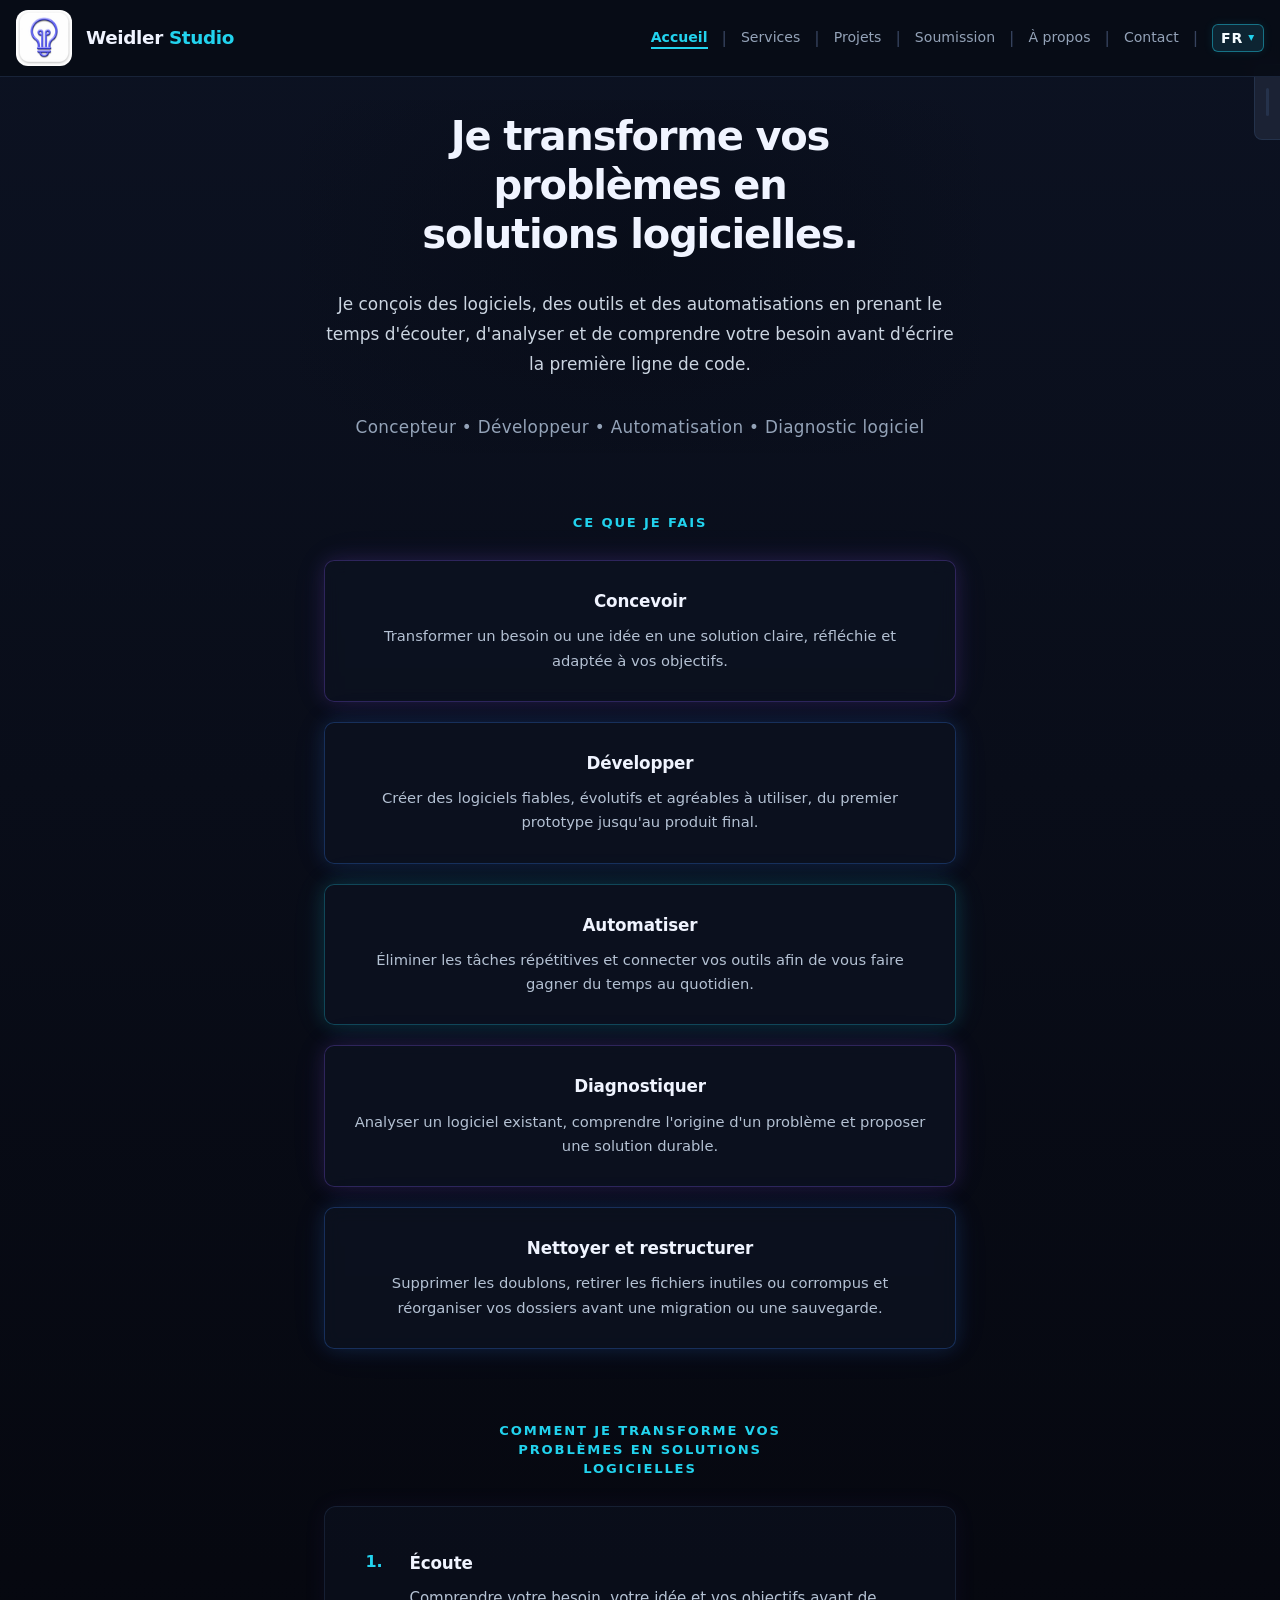
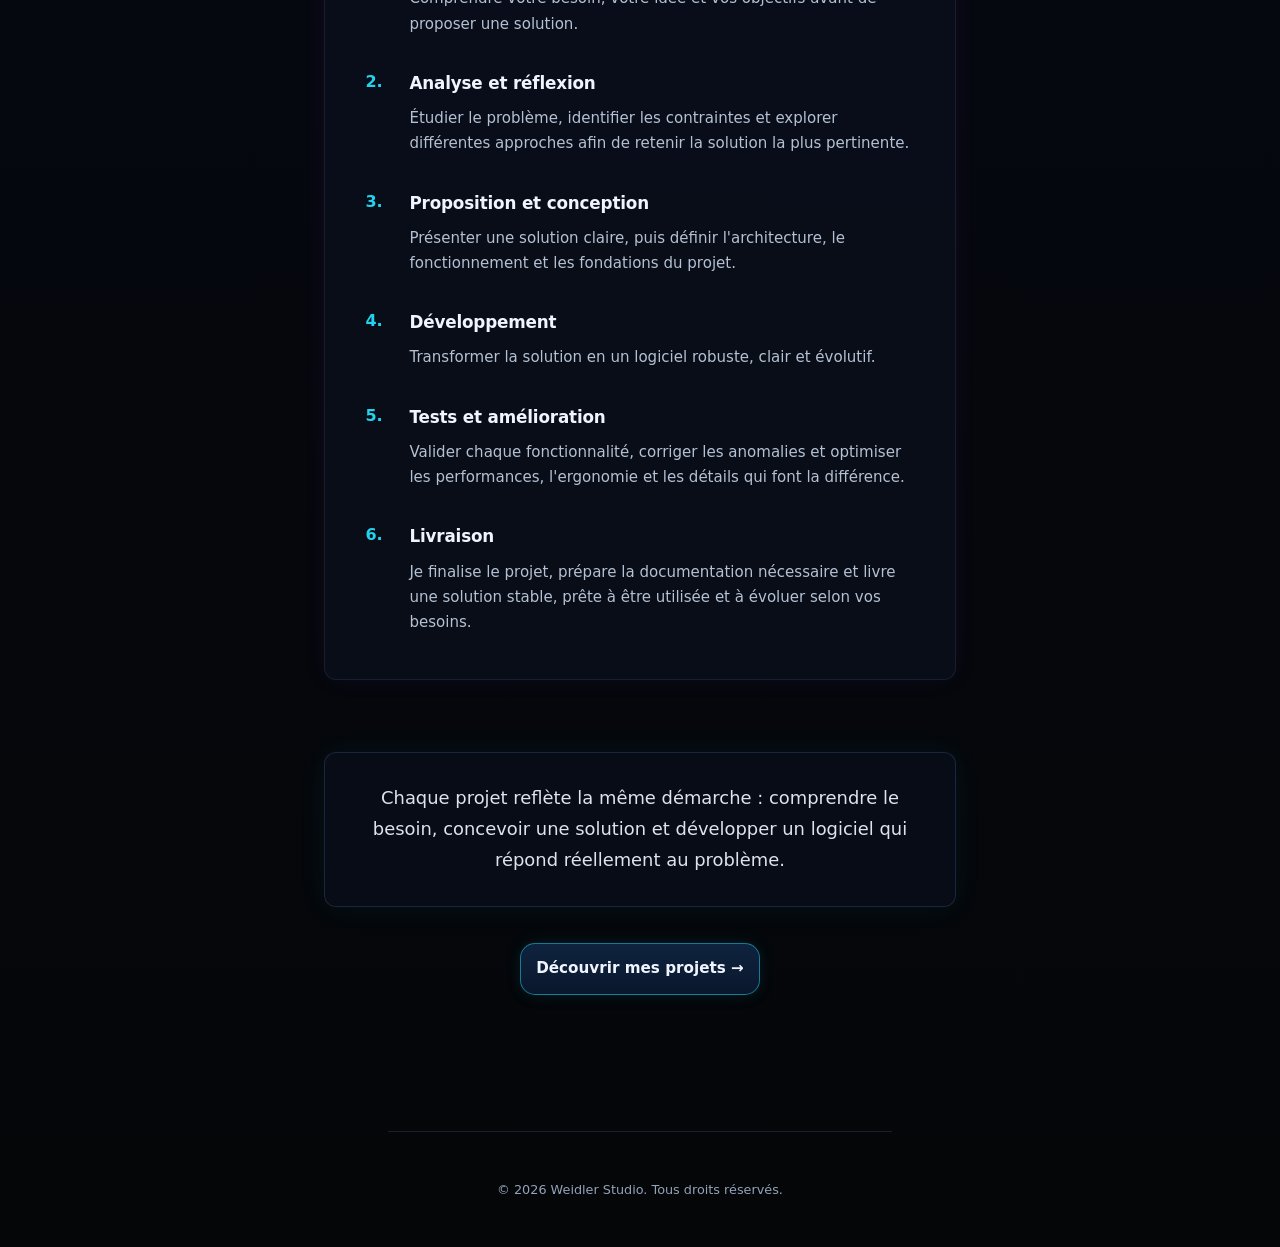
==== commit ea4995a7: "2026-07-05" ====
--- a/index.html
+++ b/index.html
@@ -4,11 +4,16 @@
     <meta charset="UTF-8">
     <meta name="viewport" content="width=device-width, initial-scale=1.0">
     <meta name="theme-color" content="#0a0e1a">
-    <meta name="color-scheme" content="dark">
+    <meta name="color-scheme" content="light dark">
     <title>Weidler Studio</title>
     <link rel="icon" href="assets/logo/favicon.png" type="image/png">
-    <link rel="stylesheet" href="css/site.css">
-    <link rel="stylesheet" href="css/home.css">
+    <script src="js/theme.js"></script>
+    <link rel="stylesheet" href="css/site.css?v=8">
+    <link rel="stylesheet" href="css/themes.css?v=8">
+    <link rel="stylesheet" href="css/layout.css?v=8">
+    <link rel="stylesheet" href="css/interactive.css?v=8">
+    <link rel="stylesheet" href="css/home.css?v=8">
+    <link rel="stylesheet" href="css/mobile-readability.css?v=8">
 </head>
 <body class="page-home" data-nav-root="" data-nav-active="home">
     <script src="js/site-bg.js"></script>
@@ -57,7 +62,6 @@
             <button type="button" class="nav-toggle" id="navToggle" aria-label="Menu" aria-expanded="false">☰</button>
         </div>
     </header>
-
     <main>
         <section class="home-hero">
             <h1 class="home-title">
@@ -66,9 +70,6 @@
             </h1>
             <p class="home-lead" data-translate>Je conçois des logiciels, des outils et des automatisations en prenant le temps d'écouter, d'analyser et de comprendre votre besoin avant d'écrire la première ligne de code.</p>
             <p class="home-subtitle" data-translate>Concepteur • Développeur • Automatisation • Diagnostic logiciel</p>
-            <div class="hero-actions">
-                <a href="projects/index.html" class="btn home-btn--primary" data-translate>Découvrir mes projets →</a>
-            </div>
         </section>
 
         <section class="home-section" aria-labelledby="section-services">
@@ -89,6 +90,10 @@
                 <article class="home-card home-card--violet">
                     <h3 data-translate>Diagnostiquer</h3>
                     <p data-translate>Analyser un logiciel existant, comprendre l'origine d'un problème et proposer une solution durable.</p>
+                </article>
+                <article class="home-card home-card--blue">
+                    <h3 data-translate>Nettoyer et restructurer</h3>
+                    <p data-translate>Supprimer les doublons, retirer les fichiers inutiles ou corrompus et réorganiser vos dossiers avant une migration ou une sauvegarde.</p>
                 </article>
             </div>
         </section>
@@ -136,6 +141,9 @@
     </footer>
 
     <script src="js/nav.js"></script>
+    <script src="js/mobile-nav.js"></script>
+    <script src="js/portrait-lock.js"></script>
+    <script src="js/back-to-top.js"></script>
     <script src="js/i18n.js"></script>
 </body>
 </html>
--- a/css/site.css
+++ b/css/site.css
@@ -1,188 +1,47 @@
 :root {
-    --bg-deep: #060810;
-    --bg-top: #0c1222;
-    --bg-surface: rgba(14, 20, 36, 0.72);
-    --bg-card: rgba(12, 18, 32, 0.85);
-    --border: rgba(56, 80, 120, 0.35);
-    --text: #f0f4ff;
-    --text-muted: #94a3b8;
-    --text-muted-soft: #b4c1d3;
-    --lead-color: #cbd5e1;
-    --accent: #22d3ee;
-    --accent-dim: #0891b2;
-    --accent-violet: #8b5cf6;
-    --accent-glow: rgba(34, 211, 238, 0.18);
-    --accent-soft: rgba(34, 211, 238, 0.1);
-    --glow-cyan: 0 0 20px rgba(34, 211, 238, 0.18), 0 0 40px rgba(34, 211, 238, 0.06);
-    --glow-violet: 0 0 20px rgba(139, 92, 246, 0.18), 0 0 40px rgba(139, 92, 246, 0.06);
-    --glow-blue: 0 0 20px rgba(59, 130, 246, 0.18), 0 0 40px rgba(59, 130, 246, 0.06);
-    --badge-dev: #c9a227;
-    --badge-soon: #64748b;
-    --badge-tool: #3b82f6;
     --radius: 10px;
     --btn-radius: 15px;
     --header-h: 64px;
     --font: "Segoe UI", system-ui, -apple-system, BlinkMacSystemFont, sans-serif;
 }
 
-*, *::before, *::after { box-sizing: border-box; margin: 0; padding: 0; }
-
 html {
     scroll-behavior: smooth;
-    overflow-x: hidden;
 }
 
 body {
-    background: linear-gradient(180deg, var(--bg-top) 0%, var(--bg-deep) 55%, #040608 100%);
+    background: linear-gradient(180deg, var(--bg-top) 0%, var(--bg-deep) 55%, var(--bg-gradient-end) 100%);
     color: var(--text);
     font-family: var(--font);
-    line-height: 1.5;
-    overflow-x: hidden;
-    padding-top: var(--header-h);
-    min-width: 0;
-    position: relative;
-    isolation: isolate;
-}
-
-main,
-.site-footer {
-    position: relative;
-    z-index: 1;
 }
 
 /* ── Arrière-plan décoratif (toutes les pages) ── */
 .home-bg-deco {
-    position: fixed;
-    inset: 0;
-    z-index: 0;
-    pointer-events: none;
-    overflow: hidden;
     opacity: 0.18;
-    mask-image: radial-gradient(ellipse 56% 38% at 50% 22%, transparent 0%, black 74%);
-    -webkit-mask-image: radial-gradient(ellipse 56% 38% at 50% 22%, transparent 0%, black 74%);
 }
 
 .home-bg-side {
-    position: absolute;
-    top: var(--header-h);
-    bottom: 0;
-    width: min(210px, 16vw);
-    display: flex;
-    flex-direction: column;
-    justify-content: space-between;
-    gap: clamp(16px, 3vh, 32px);
-    padding: clamp(12px, 2vh, 24px) 0 clamp(20px, 3vh, 40px);
     font-family: "Cascadia Code", "Consolas", "Courier New", monospace;
-    font-size: clamp(0.56rem, 0.95vw, 0.7rem);
-    line-height: 1.5;
     opacity: 1;
-    user-select: none;
-}
-
-.home-bg-side--left {
-    left: 0;
-    padding-left: clamp(4px, 0.8vw, 12px);
-    mask-image: linear-gradient(to right, black 55%, transparent 100%);
-    -webkit-mask-image: linear-gradient(to right, black 55%, transparent 100%);
-}
-
-.home-bg-side--right {
-    right: 0;
-    padding-right: clamp(4px, 0.8vw, 12px);
-    text-align: right;
-    mask-image: linear-gradient(to left, black 55%, transparent 100%);
-    -webkit-mask-image: linear-gradient(to left, black 55%, transparent 100%);
-}
-
-.home-bg-block {
-    margin: 0;
-    white-space: pre-wrap;
-    word-break: break-word;
-    flex-shrink: 0;
 }
 
 .home-bg-block--symbols {
-    font-size: clamp(0.62rem, 1vw, 0.76rem);
-    letter-spacing: 0.08em;
     opacity: 0.85;
 }
 
 .home-bg-edge {
-    position: absolute;
-    left: 0;
-    right: 0;
-    display: flex;
-    justify-content: space-between;
-    gap: clamp(16px, 4vw, 48px);
-    padding: 0 clamp(8px, 2vw, 40px) clamp(20px, 3vh, 36px);
     font-family: "Cascadia Code", "Consolas", "Courier New", monospace;
-    font-size: clamp(0.52rem, 0.85vw, 0.65rem);
-    line-height: 1.45;
     opacity: 1;
-    user-select: none;
-}
-
-.home-bg-edge--bottom { bottom: 0; }
-
-.home-bg-edge .home-bg-block {
-    max-width: 42%;
-    margin: 0;
 }
 
 .home-bg-scatter {
-    position: absolute;
-    inset: var(--header-h) 0 0 0;
     font-family: "Cascadia Code", "Consolas", "Courier New", monospace;
-    font-size: clamp(0.54rem, 0.9vw, 0.68rem);
     opacity: 1;
-    user-select: none;
-}
-
-.home-bg-kw,
+}
+
 .home-bg-sym {
-    position: absolute;
-    white-space: nowrap;
-    letter-spacing: 0.04em;
-}
-
-.home-bg-sym { color: #64748b; font-weight: 600; }
-
-.home-bg-scatter .home-bg-kw:nth-child(1)  { top: 8%;   left: 3%;  }
-.home-bg-scatter .home-bg-kw:nth-child(2)  { top: 52%;  left: 2%;  }
-.home-bg-scatter .home-bg-kw:nth-child(3)  { top: 72%;  left: 4%;  }
-.home-bg-scatter .home-bg-kw:nth-child(4)  { top: 88%;  left: 3%;  }
-.home-bg-scatter .home-bg-kw:nth-child(5)  { top: 94%;  left: 6%;  }
-.home-bg-scatter .home-bg-kw:nth-child(6)  { top: 62%;  left: 5%;  }
-.home-bg-scatter .home-bg-kw:nth-child(7)  { top: 12%;  left: 5%;  }
-.home-bg-scatter .home-bg-kw:nth-child(8)  { top: 78%;  left: 2%;  }
-.home-bg-scatter .home-bg-kw:nth-child(9)  { top: 42%;  left: 3%;  }
-.home-bg-scatter .home-bg-kw:nth-child(10) { top: 96%;  left: 4%;  }
-.home-bg-scatter .home-bg-kw:nth-child(11) { top: 10%;  right: 3%;  }
-.home-bg-scatter .home-bg-kw:nth-child(12) { top: 48%;  right: 2%;  }
-.home-bg-scatter .home-bg-kw:nth-child(13) { top: 68%;  right: 4%;  }
-.home-bg-scatter .home-bg-kw:nth-child(14) { top: 84%;  right: 3%;  }
-.home-bg-scatter .home-bg-kw:nth-child(15) { top: 92%;  right: 5%;  }
-.home-bg-scatter .home-bg-kw:nth-child(16) { top: 58%;  right: 2%;  }
-.home-bg-scatter .home-bg-kw:nth-child(17) { top: 14%;  right: 4%;  }
-.home-bg-scatter .home-bg-kw:nth-child(18) { top: 76%;  right: 3%;  }
-.home-bg-scatter .home-bg-kw:nth-child(19) { top: 6%;   right: 6%;  }
-.home-bg-scatter .home-bg-kw:nth-child(20) { top: 95%;  right: 2%;  }
-.home-bg-scatter .home-bg-kw:nth-child(21) { top: 38%;  right: 3%;  }
-.home-bg-scatter .home-bg-kw:nth-child(22) { top: 54%;  right: 5%;  }
-.home-bg-scatter .home-bg-kw:nth-child(23) { top: 82%;  right: 4%;  }
-.home-bg-scatter .home-bg-sym:nth-child(24) { top: 5%;  left: 7%;  }
-.home-bg-scatter .home-bg-sym:nth-child(25) { top: 90%; left: 7%;  }
-.home-bg-scatter .home-bg-sym:nth-child(26) { top: 96%; left: 2%;  }
-.home-bg-scatter .home-bg-sym:nth-child(27) { top: 46%; left: 2%;  }
-.home-bg-scatter .home-bg-sym:nth-child(28) { top: 58%; left: 6%;  }
-.home-bg-scatter .home-bg-sym:nth-child(29) { top: 4%;  right: 8%;  }
-.home-bg-scatter .home-bg-sym:nth-child(30) { top: 88%; right: 7%;  }
-.home-bg-scatter .home-bg-sym:nth-child(31) { top: 97%; right: 3%;  }
-.home-bg-scatter .home-bg-sym:nth-child(32) { top: 44%; right: 2%;  }
-.home-bg-scatter .home-bg-sym:nth-child(33) { top: 56%; right: 6%;  }
-.home-bg-scatter .home-bg-sym:nth-child(34) { top: 72%; right: 2%;  }
-.home-bg-scatter .home-bg-sym:nth-child(35) { top: 18%; left: 2%;  }
-.home-bg-scatter .home-bg-sym:nth-child(36) { top: 16%; right: 2%;  }
+    color: #64748b;
+}
 
 .home-bg-deco .code-kw { color: #7dd3fc; }
 .home-bg-deco .code-str { color: #a5b4fc; }
@@ -196,302 +55,91 @@
 
 img, video, svg { max-width: 100%; height: auto; }
 
-/* Évite le bleu par défaut des liens navigateur */
-a {
-    color: inherit;
-}
-a:visited {
-    color: inherit;
-}
+/* ── Liens (base) ── */
+a { color: inherit; }
+a:visited { color: inherit; }
+
 a.home-contact-email,
 a.home-contact-email:visited {
     color: var(--accent);
     text-decoration: none;
 }
-a:not(.btn-primary):not(.btn-download-nexus):not(.product-card):not(.logo-link):hover {
-    color: var(--accent);
-}
-
-/* Contact accueil — filet si home.css absent ou pas à jour */
+
+/* ── Contact accueil ── */
 .home-contact {
-    display: flex;
-    flex-direction: column;
-    align-items: center;
-    justify-content: center;
-    width: 100%;
-    margin-top: clamp(48px, 8vw, 72px);
-    padding: clamp(28px, 5vw, 36px) clamp(20px, 4vw, 32px);
-    text-align: center;
     background: var(--bg-surface);
     border: 1px solid rgba(34, 211, 238, 0.25);
     border-radius: var(--radius);
     box-shadow: var(--glow-cyan);
-    box-sizing: border-box;
-}
+}
+
 .home-contact-lead {
     color: var(--text-muted);
-    font-size: clamp(0.95rem, 2.4vw, 1.05rem);
-    line-height: 1.65;
-    max-width: 42ch;
-    width: 100%;
-    margin: 0 auto 16px;
-    text-align: center;
-}
+}
+
 .home-contact-email {
-    display: inline-block;
-    font-size: clamp(1rem, 2.6vw, 1.12rem);
-    font-weight: 600;
-    color: var(--accent);
-    text-decoration: none;
-    padding: 10px 18px;
+    color: var(--accent);
     border-radius: var(--btn-radius);
     border: 1px solid rgba(34, 211, 238, 0.4);
     background: var(--accent-soft);
 }
-.site-footer--home {
-    display: flex;
-    flex-direction: column;
-    align-items: center;
-    gap: 8px;
-    text-align: center;
-}
 
 /* ── Header ── */
 .site-header {
-    position: fixed;
-    top: 0;
-    left: 0;
-    right: 0;
-    z-index: 200;
-    background: rgba(8, 12, 22, 0.92);
+    background: var(--header-bg);
     backdrop-filter: blur(12px);
     -webkit-backdrop-filter: blur(12px);
     border-bottom: 1px solid var(--border);
 }
 
-.header-top {
-    display: grid;
-    grid-template-columns: auto 1fr auto;
-    grid-template-areas: "brand nav toggle";
-    align-items: center;
-    gap: clamp(10px, 2vw, 20px);
-    flex-wrap: wrap;
-    padding: 10px clamp(16px, 4vw, 40px);
-    min-height: var(--header-h);
-}
-
-.header-brand { grid-area: brand; min-width: 0; }
-.main-nav {
-    grid-area: nav;
-    justify-self: end;
-}
-.nav-toggle { grid-area: toggle; }
-
-.header-brand {
-    display: flex;
-    align-items: center;
-    gap: 12px;
-    min-width: 0;
-}
-
 .header-contact,
 .home-header-contact {
-    display: inline-flex;
-    align-items: center;
-    justify-content: center;
-    padding: 7px 16px;
-    font-size: clamp(0.68rem, 1.6vw, 0.75rem);
-    font-weight: 700;
-    letter-spacing: 0.1em;
-    text-transform: uppercase;
-    text-decoration: none;
     color: var(--accent);
     border: 1px solid rgba(34, 211, 238, 0.45);
     border-radius: var(--radius);
     background: rgba(34, 211, 238, 0.06);
     box-shadow: var(--glow-cyan);
-    transition: background 0.2s, border-color 0.2s, transform 0.2s;
-    white-space: nowrap;
-    flex-shrink: 0;
-}
-
-.header-contact:hover,
-.home-header-contact:hover {
-    background: rgba(34, 211, 238, 0.14);
-    border-color: rgba(34, 211, 238, 0.65);
-    transform: translateY(-1px);
-    color: var(--accent);
-}
-
-.logo-link {
-    display: flex;
-    align-items: center;
-    gap: clamp(10px, 1.2vw, 14px);
-    text-decoration: none;
-    min-width: 0;
 }
 
 .logo-icon {
-    width: auto;
-    height: clamp(48px, 5vw, 56px);
-    max-height: 56px;
-    object-fit: contain;
-    flex-shrink: 0;
-    display: block;
     border-radius: 12px;
 }
 
-.logo-text {
-    font-size: clamp(0.95rem, 2.8vw, 1.15rem);
-    font-weight: 700;
-    color: var(--text);
-    letter-spacing: -0.02em;
-    white-space: nowrap;
-}
-
+.logo-text { color: var(--text); }
 .logo-text span { color: var(--accent); }
 
 .nav-toggle {
-    display: none;
     background: var(--bg-card);
     border: 1px solid var(--border);
     color: var(--text);
-    width: 40px;
-    height: 40px;
     border-radius: 8px;
-    font-size: 1.25rem;
-    cursor: pointer;
-    flex-shrink: 0;
-}
-
-.lang-status {
-    font-size: 0.68rem;
-    color: var(--accent);
-    display: none;
-    white-space: nowrap;
-    letter-spacing: 0.02em;
-}
-.lang-status.visible {
-    display: inline;
-    position: absolute;
-    right: clamp(16px, 4vw, 40px);
-    bottom: 6px;
-    z-index: 201;
-}
+}
+
+.lang-status { color: var(--accent); }
 
 .lang-switcher:not(.lang-dropdown-menu) {
-    position: absolute;
-    width: 1px;
-    height: 1px;
-    padding: 0;
-    margin: -1px;
-    overflow: hidden;
-    clip: rect(0, 0, 0, 0);
-    white-space: nowrap;
     border: 0;
 }
 
-.lang-dropdown {
-    position: relative;
-    display: flex;
-    align-items: center;
-    flex-shrink: 0;
-}
-
 .lang-dropdown-toggle {
-    display: inline-flex;
-    align-items: center;
-    justify-content: center;
-    gap: 5px;
-    height: 24px;
-    min-height: 0;
-    padding: 0 8px;
-    line-height: 1;
     font-family: inherit;
-    font-size: clamp(0.72rem, 1.8vw, 0.82rem);
-    font-weight: 600;
-    letter-spacing: 0.08em;
-    text-transform: uppercase;
-    color: #f4fcff;
-    background: #0f2a38;
-    border: 1px solid #22d3ee;
+    color: var(--lang-active-text);
+    background: var(--lang-toggle-bg);
+    border: 1px solid var(--lang-toggle-border);
     border-radius: 6px;
     box-shadow: 0 0 12px rgba(34, 211, 238, 0.16);
-    cursor: pointer;
-    transition: color 0.2s ease, background 0.2s ease, border-color 0.2s ease, box-shadow 0.2s ease;
-    -webkit-tap-highlight-color: transparent;
-}
-
-.main-nav .lang-dropdown--nav {
-    flex-shrink: 0;
 }
 
 .main-nav .lang-dropdown--nav .lang-dropdown-toggle {
-    height: auto;
-    min-height: 28px;
-    padding: 4px 8px;
-    font-size: clamp(0.78rem, 1.9vw, 0.88rem);
-    font-weight: 600;
-    letter-spacing: 0.06em;
     background: rgba(15, 42, 56, 0.85);
     border-color: rgba(34, 211, 238, 0.45);
     box-shadow: 0 0 10px rgba(34, 211, 238, 0.1);
 }
 
-.main-nav .nav-sep--lang {
-    margin-left: clamp(8px, 1.4vw, 14px);
-}
-
-.lang-dropdown-chevron {
-    font-size: 0.55em;
-    line-height: 1;
-    color: var(--accent);
-    transition: transform 0.2s ease;
-}
-
-.lang-dropdown.is-open .lang-dropdown-chevron {
-    transform: rotate(180deg);
-}
-
-.lang-dropdown-toggle:hover:not(:disabled) {
-    border-color: rgba(34, 211, 238, 0.75);
-    box-shadow: 0 0 14px rgba(34, 211, 238, 0.22);
-}
-
-.lang-dropdown-toggle:disabled {
-    opacity: 0.45;
-    cursor: wait;
-}
-
-.lang-dropdown-toggle:focus-visible {
-    outline: 2px solid rgba(34, 211, 238, 0.65);
-    outline-offset: 2px;
-}
-
-.lang-dropdown-globe svg {
-    display: block;
-    width: 14px;
-    height: 14px;
-}
-
-.lang-dropdown-code {
-    display: inline-flex;
-    align-items: center;
-    line-height: 1;
-}
+.lang-dropdown-chevron { color: var(--accent); }
 
 .lang-dropdown-menu {
-    position: absolute;
-    top: calc(100% + 6px);
-    right: 0;
-    z-index: 300;
-    display: flex;
-    flex-direction: column;
-    gap: 2px;
-    min-width: 72px;
-    padding: 6px;
-    margin: 0;
-    background: rgba(12, 18, 32, 0.98);
+    background: var(--dropdown-bg);
     border: 1px solid rgba(34, 211, 238, 0.35);
     border-radius: 8px;
     box-shadow: var(--glow-cyan), 0 8px 24px rgba(0, 0, 0, 0.35);
@@ -499,409 +147,123 @@
     -webkit-backdrop-filter: blur(10px);
 }
 
-.lang-dropdown-menu[hidden] {
-    display: none;
-}
-
-.lang-switcher {
-    display: flex;
-    flex-wrap: wrap;
-    align-items: center;
-    justify-content: flex-end;
-    gap: 0;
-    font-size: clamp(0.72rem, 1.8vw, 0.82rem);
-    letter-spacing: 0.06em;
-    text-transform: uppercase;
-}
-
-.lang-sep {
-    display: none;
-}
-
 .lang-btn {
-    display: block;
-    width: 100%;
-    text-align: left;
     background: transparent;
     border: 1px solid transparent;
-    color: #9aa7bd;
-    padding: 8px 10px;
-    min-height: 36px;
+    color: var(--lang-inactive);
     font-family: inherit;
-    font-size: inherit;
-    font-weight: 500;
-    letter-spacing: inherit;
-    text-transform: inherit;
-    cursor: pointer;
-    white-space: nowrap;
-    transition: color 0.2s ease, background 0.2s ease, border-color 0.2s ease, box-shadow 0.2s ease;
     border-radius: 6px;
     box-shadow: none;
-    -webkit-tap-highlight-color: transparent;
-}
-.lang-btn .lang-native {
-    font-weight: 400;
-    text-transform: none;
-    letter-spacing: 0;
-    opacity: 0.88;
-}
-.lang-btn:hover {
-    color: #ffffff;
-    border-color: #22d3ee;
-    box-shadow: 0 0 10px rgba(34, 211, 238, 0.1);
-}
-.lang-btn.active {
-    background: #0f2a38;
-    border-color: #22d3ee;
-    color: #f4fcff;
-    font-weight: 600;
-    box-shadow: 0 0 12px rgba(34, 211, 238, 0.16);
-}
-.lang-btn:disabled { opacity: 0.4; cursor: wait; }
-
-.main-nav {
-    display: flex;
-    align-items: center;
-    gap: 0;
-    flex-wrap: wrap;
-    justify-content: flex-end;
-}
-.main-nav a {
+}
+
+.lang-btn .lang-native { opacity: 0.88; }
+
+.main-nav a { color: var(--text-muted); }
+
+.main-nav .nav-sep {
+    color: rgba(94, 115, 154, 0.55);
+}
+
+/* ── Footer ── */
+.site-footer {
     color: var(--text-muted);
-    text-decoration: none;
-    font-size: clamp(0.78rem, 1.9vw, 0.88rem);
-    font-weight: 500;
-    transition: color 0.2s;
-    white-space: nowrap;
-}
-.main-nav .nav-sep {
-    margin: 0 clamp(8px, 1.4vw, 14px);
-    color: rgba(94, 115, 154, 0.55);
-    font-weight: 300;
-    user-select: none;
-}
-.main-nav a .nav-link-text {
-    display: inline-block;
-}
-.main-nav a:hover { color: var(--text); }
-.main-nav a.active {
-    color: var(--accent);
-    font-weight: 600;
-}
-.main-nav a.active .nav-link-text {
-    box-shadow: inset 0 -2px 0 var(--accent);
-}
-
-/* ── Layout ── */
-main {
-    width: 100%;
-    max-width: 1000px;
-    margin: 0 auto;
-    padding: clamp(32px, 6vw, 56px) clamp(16px, 4vw, 24px);
-}
-
-.site-footer {
-    text-align: center;
-    color: var(--text-muted);
-    font-size: clamp(0.75rem, 2vw, 0.8rem);
-    padding: clamp(28px, 6vw, 40px) clamp(16px, 4vw, 24px);
     border-top: 1px solid var(--border);
-    margin-top: 8px;
-    max-width: 1000px;
-    margin-left: auto;
-    margin-right: auto;
 }
 
 /* ── Badges ── */
-.badge {
-    display: inline-block;
-    padding: 3px 10px;
-    border-radius: 20px;
-    font-size: 0.68rem;
-    font-weight: 700;
-    letter-spacing: 0.05em;
-    text-transform: uppercase;
-    margin-bottom: 12px;
-    width: fit-content;
-}
+.badge { border-radius: 20px; }
+
 .badge-available {
     background: var(--accent-soft);
     color: var(--accent);
 }
+
 .badge-soon {
     background: rgba(100, 116, 139, 0.2);
     color: var(--badge-soon);
 }
+
 .badge-tool {
     background: rgba(59, 130, 246, 0.15);
     color: var(--badge-tool);
 }
 
-/* ── Product pages ── */
-.lead {
-    color: var(--lead-color);
-    font-size: clamp(0.95rem, 2.4vw, 1.06rem);
-    line-height: 1.75;
-}
-
-.page-hero {
-    display: grid;
-    grid-template-columns: 1.1fr 0.9fr;
-    gap: clamp(24px, 5vw, 40px);
-    align-items: center;
-    margin-bottom: clamp(48px, 8vw, 72px);
-}
-
-.page-hero h1 {
-    font-size: clamp(1.55rem, 5vw, 2.4rem);
-    font-weight: 800;
-    letter-spacing: -0.03em;
-    margin-bottom: 0;
-    color: var(--text);
-    line-height: 1.22;
-}
-
-.page-hero .lead {
-    margin-bottom: clamp(20px, 4vw, 28px);
-    max-width: 62ch;
-}
+/* ── Pages produits ── */
+.lead { color: var(--lead-color); }
+.page-hero h1 { color: var(--text); }
 
 .preview-box {
     background: var(--bg-card);
     border: 1px solid rgba(34, 211, 238, 0.28);
     border-radius: var(--radius);
-    aspect-ratio: 16 / 10;
-    min-height: 160px;
-    width: 100%;
-    overflow: hidden;
     box-shadow: var(--glow-cyan);
     backdrop-filter: blur(8px);
     -webkit-backdrop-filter: blur(8px);
 }
-.preview-box img {
-    width: 100%;
-    height: 100%;
-    object-fit: cover;
-    object-position: center;
-    display: block;
-}
-.preview-box picture {
-    display: block;
-    width: 100%;
-    height: 100%;
-}
-.preview-box.contain img { object-fit: contain; padding: 16px; }
-
-.nexus-bridge-preview img {
-    object-fit: contain;
-    object-position: center;
-    padding: 16px;
-}
+
 .hero-app-shot {
-    margin: 0 0 clamp(40px, 8vw, 64px);
-    padding: 0;
     background: var(--bg-card);
     border: 1px solid rgba(34, 211, 238, 0.28);
     border-radius: var(--radius);
-    overflow: hidden;
     box-shadow: var(--glow-cyan);
-    width: 100%;
     backdrop-filter: blur(8px);
     -webkit-backdrop-filter: blur(8px);
 }
-.hero-app-shot--full {
-    line-height: 0;
-}
-.hero-app-shot--full img {
-    display: block;
-    width: 100%;
-    height: auto;
-    max-width: none;
-    object-fit: contain;
-    vertical-align: top;
-}
-
-.hero-download-cta {
-    margin: 28px 0 8px;
-    max-width: 420px;
-}
+
 .btn-download-nexus {
-    display: flex;
-    align-items: center;
-    gap: 16px;
-    width: 100%;
-    padding: 16px 22px;
-    background: linear-gradient(180deg, rgba(16, 38, 68, 0.92) 0%, rgba(10, 24, 46, 0.96) 100%);
+    background: var(--btn-primary-bg);
     color: var(--text);
     border-radius: var(--btn-radius);
-    text-decoration: none;
-    border: 1px solid rgba(34, 211, 238, 0.52);
+    border: 1px solid var(--btn-primary-border);
     box-shadow: var(--glow-cyan), 0 4px 12px rgba(0, 0, 0, 0.22);
-    transition: transform 0.2s ease, box-shadow 0.2s ease, border-color 0.2s ease;
-}
-.btn-download-nexus:hover {
-    transform: translateY(-2px);
-    border-color: rgba(34, 211, 238, 0.72);
-    box-shadow: 0 0 22px rgba(34, 211, 238, 0.2), 0 6px 16px rgba(0, 0, 0, 0.28);
-    color: var(--text);
-}
+}
+
 .btn-download-icon {
-    display: flex;
-    align-items: center;
-    justify-content: center;
-    flex-shrink: 0;
-    width: 48px;
-    height: 48px;
     background: rgba(0, 0, 0, 0.2);
     border-radius: 10px;
 }
-.btn-download-label {
-    display: flex;
-    flex-direction: column;
-    align-items: flex-start;
-    gap: 2px;
-    text-align: left;
-}
-.btn-download-label strong {
-    font-size: clamp(1rem, 2.4vw, 1.15rem);
-    font-weight: 700;
-    letter-spacing: -0.02em;
-}
-.btn-download-label small {
-    font-size: 0.8rem;
-    font-weight: 500;
-    opacity: 0.88;
-}
-.hero-download-note {
-    margin: 14px 0 0;
-    font-size: 0.85rem;
-    color: var(--text-muted);
-    line-height: 1.55;
-    max-width: 54ch;
-}
-.hero-download-note strong {
-    color: var(--text);
-    font-weight: 600;
-}
+
+.btn-download-label small { opacity: 0.88; }
+
+.hero-download-note { color: var(--text-muted); }
+.hero-download-note strong { color: var(--text); }
 
 .hero-download-smartscreen {
-    margin-top: 18px;
-    padding: 14px 16px;
-    max-width: 54ch;
-    font-size: 0.84rem;
-    line-height: 1.6;
     color: #e8c547;
     background: rgba(201, 162, 39, 0.12);
     border: 1px solid rgba(201, 162, 39, 0.35);
     border-radius: var(--radius);
 }
-.hero-download-smartscreen strong {
-    display: block;
-    margin-bottom: 6px;
-    color: #f0d060;
-    font-weight: 700;
-}
-.hero-download-smartscreen p {
-    margin: 0;
-    color: #ddd5b8;
-}
+
+.hero-download-smartscreen strong { color: #f0d060; }
+.hero-download-smartscreen p { color: #ddd5b8; }
 
 .btn-primary {
-    display: inline-flex;
-    align-items: center;
-    justify-content: center;
-    min-height: 52px;
-    padding: 0 22px;
-    background: linear-gradient(180deg, rgba(16, 38, 68, 0.92) 0%, rgba(10, 24, 46, 0.96) 100%);
+    background: var(--btn-primary-bg);
     color: var(--text);
     border-radius: var(--btn-radius);
-    font-weight: 600;
-    font-size: 0.95rem;
-    text-decoration: none;
-    border: 1px solid rgba(34, 211, 238, 0.52);
+    border: 1px solid var(--btn-primary-border);
     box-shadow:
         0 0 16px rgba(34, 211, 238, 0.12),
         0 4px 12px rgba(0, 0, 0, 0.22);
-    cursor: pointer;
-    transition: background 0.2s ease, border-color 0.2s ease, box-shadow 0.2s ease, transform 0.2s ease;
-    max-width: 100%;
-    text-align: center;
-}
-.btn-primary:hover {
-    background: linear-gradient(180deg, rgba(20, 48, 82, 0.96) 0%, rgba(14, 30, 54, 1) 100%);
-    border-color: rgba(34, 211, 238, 0.72);
-    transform: translateY(-2px);
-    box-shadow: 0 0 22px rgba(34, 211, 238, 0.2), 0 6px 16px rgba(0, 0, 0, 0.28);
-    color: var(--text);
-}
-.btn-primary:disabled,
-.btn-primary.disabled {
-    opacity: 0.45;
-    cursor: not-allowed;
-    transform: none;
-    box-shadow: none;
-    pointer-events: none;
 }
 
 .btn-outline {
-    display: inline-flex;
-    align-items: center;
-    justify-content: center;
-    min-height: 52px;
-    padding: 0 22px;
-    background: rgba(8, 12, 24, 0.5);
-    border: 1px solid rgba(139, 92, 246, 0.42);
+    background: var(--btn-secondary-bg);
+    border: 1px solid var(--btn-secondary-border);
     color: var(--text);
     border-radius: var(--btn-radius);
-    font-weight: 600;
-    font-size: 0.95rem;
-    text-decoration: none;
     box-shadow:
         0 0 6px rgba(139, 92, 246, 0.05),
         0 2px 10px rgba(0, 0, 0, 0.18);
-    transition: background 0.2s ease, border-color 0.2s ease, box-shadow 0.2s ease, transform 0.2s ease;
-}
-.btn-outline:hover {
-    background: rgba(124, 58, 237, 0.1);
-    border-color: rgba(139, 92, 246, 0.58);
-    transform: translateY(-2px);
-    box-shadow:
-        0 0 10px rgba(139, 92, 246, 0.08),
-        0 4px 14px rgba(0, 0, 0, 0.22);
-    color: var(--text);
-}
-
-.project-cta {
-    text-align: center;
-    margin-bottom: clamp(48px, 8vw, 72px);
-}
-
-.note-muted {
-    color: var(--text-muted-soft);
-    font-size: 0.82rem;
-    margin-top: 14px;
-    line-height: 1.65;
-    max-width: 48ch;
-}
-
-.features-section { margin-bottom: clamp(48px, 8vw, 72px); }
+}
+
+.note-muted { color: var(--text-muted-soft); }
 
 .features-title,
 .screenshots-title,
 .discussion-title {
-    font-size: clamp(0.72rem, 1.8vw, 0.82rem);
-    font-weight: 700;
-    margin-bottom: clamp(20px, 4vw, 28px);
-    letter-spacing: 0.14em;
-    text-transform: uppercase;
-    text-align: center;
-    color: var(--accent);
-}
-
-.features-grid {
-    display: grid;
-    grid-template-columns: repeat(auto-fit, minmax(min(100%, 260px), 1fr));
-    gap: clamp(14px, 3vw, 20px);
+    color: var(--accent);
 }
 
 .feature-card,
@@ -914,7 +276,6 @@
     border-radius: var(--radius);
     backdrop-filter: blur(8px);
     -webkit-backdrop-filter: blur(8px);
-    transition: border-color 0.2s ease, box-shadow 0.2s ease, transform 0.2s ease;
 }
 
 .feature-card,
@@ -948,212 +309,47 @@
     box-shadow: var(--glow-violet);
 }
 
-.feature-card {
-    padding: clamp(20px, 4vw, 28px);
-    text-align: center;
-}
-
-.feature-card:hover,
-.comment-card:hover,
-.teaser-box:hover {
-    transform: translateY(-2px);
-    border-color: rgba(34, 211, 238, 0.35);
-}
-
-.feature-card h3 {
-    color: var(--text);
-    font-size: 1.05rem;
-    font-weight: 700;
-    margin-bottom: 10px;
-    letter-spacing: -0.01em;
-}
-.feature-card p {
-    color: var(--text-muted-soft);
-    font-size: clamp(0.86rem, 2vw, 0.92rem);
-    line-height: 1.65;
-}
-
-/* ── Discussion (Kios) ── */
-.discussion-subtitle {
-    color: var(--text-muted-soft);
-    font-size: clamp(0.88rem, 2.4vw, 0.95rem);
-    margin-bottom: 24px;
-    line-height: 1.68;
-    max-width: 60ch;
-}
-
-.form-card {
-    padding: clamp(20px, 4vw, 28px);
-    margin-bottom: 28px;
-}
-.form-grid { display: grid; grid-template-columns: 1fr; gap: 16px; }
-.form-group {
-    display: flex;
-    flex-direction: column;
-    gap: 8px;
-}
-.form-group label {
-    color: var(--text-muted);
-    font-size: 0.85rem;
-    font-weight: 500;
-}
+.feature-card h3 { color: var(--text); }
+.feature-card p { color: var(--text-muted-soft); }
+
+.discussion-subtitle { color: var(--text-muted-soft); }
+.form-group label { color: var(--text-muted); }
+
 input:not([type="checkbox"]),
 textarea,
 select {
-    width: 100%;
-    max-width: 520px;
-    min-height: 48px;
-
     background: var(--bg-card);
     border: 1px solid var(--border);
     border-radius: 8px;
-    padding: 12px 16px;
-
     color: var(--text);
     font-family: inherit;
-    font-size: 16px;
-
-    transition: border-color 0.2s, box-shadow 0.2s;
-}
-
-select {
-    height: 50px;
-    cursor: pointer;
-}
-input[type="checkbox"] {
-    width: auto;
-    height: auto;
-    padding: 0;
-    margin: 0;
-}
-input:focus, textarea:focus {
-    outline: none;
-    border-color: var(--accent);
-    box-shadow: 0 0 0 1px rgba(34, 211, 238, 0.25);
-}
-textarea { resize: vertical; min-height: 100px; }
+}
 
 .btn-submit {
-    display: inline-flex;
-    align-items: center;
-    justify-content: center;
-    min-height: 52px;
-    padding: 0 22px;
-    width: fit-content;
-    background: rgba(8, 12, 24, 0.5);
-    border: 1px solid rgba(139, 92, 246, 0.42);
+    background: var(--btn-secondary-bg);
+    border: 1px solid var(--btn-secondary-border);
     color: var(--text);
     border-radius: var(--btn-radius);
-    font-weight: 600;
-    font-size: 0.92rem;
-    cursor: pointer;
     box-shadow: 0 0 6px rgba(139, 92, 246, 0.05), 0 2px 10px rgba(0, 0, 0, 0.18);
-    transition: background 0.2s ease, border-color 0.2s ease, box-shadow 0.2s ease, transform 0.2s ease;
-}
-.btn-submit:hover {
-    background: rgba(124, 58, 237, 0.1);
-    border-color: rgba(139, 92, 246, 0.58);
-    transform: translateY(-2px);
-    box-shadow: 0 0 10px rgba(139, 92, 246, 0.08), 0 4px 14px rgba(0, 0, 0, 0.22);
-}
-
-.comment-list { display: flex; flex-direction: column; gap: 12px; }
-.comment-card {
-    padding: clamp(16px, 3vw, 22px);
-}
-.comment-author {
-    font-weight: 600;
-    color: var(--accent-violet);
-    font-size: 0.92rem;
-    margin-bottom: 6px;
-}
-.comment-text {
-    color: var(--text);
-    font-size: 0.95rem;
-    word-break: break-word;
-    margin-bottom: 6px;
-}
+}
+
+.comment-author { color: var(--accent-violet); }
+.comment-text { color: var(--text); }
+
 .btn-translate-comment {
     background: none;
     border: none;
-    padding: 0;
     font-family: inherit;
-    font-size: 0.78rem;
-    font-weight: 600;
-    color: var(--accent);
-    cursor: pointer;
-    text-decoration: underline;
-    text-underline-offset: 3px;
-}
-.btn-translate-comment:disabled { opacity: 0.5; cursor: wait; }
+    color: var(--accent);
+}
+
 .comments-empty-msg {
     color: var(--text-muted-soft);
-    font-size: 0.92rem;
-    text-align: center;
-    padding: 1.5rem;
     border: 1px dashed var(--border);
     border-radius: var(--radius);
 }
 
-/* ── Inner pages (Services, Projets, À propos) ── */
-.page-intro {
-    text-align: center;
-    margin-bottom: clamp(48px, 8vw, 72px);
-    max-width: 62ch;
-    margin-left: auto;
-    margin-right: auto;
-}
-
-.page-intro h1 {
-    font-size: clamp(1.55rem, 5vw, 2.4rem);
-    font-weight: 800;
-    letter-spacing: -0.03em;
-    margin-bottom: clamp(14px, 3vw, 20px);
-    color: var(--text);
-    line-height: 1.22;
-}
-body[data-nav-active="services"] .page-intro h1 {
-    margin-bottom: clamp(24px, 4vw, 32px);
-}
-.page-intro .lead {
-    margin-bottom: 0;
-}
-
-a.project-card-link {
-    display: block;
-    text-decoration: none;
-    color: inherit;
-    text-align: left;
-}
-
-a.project-card-link .badge {
-    margin-bottom: 0;
-}
-
-.project-card-badges {
-    display: flex;
-    align-items: center;
-    justify-content: flex-start;
-    flex-wrap: wrap;
-    gap: clamp(8px, 2vw, 12px);
-    margin-bottom: 12px;
-    width: 100%;
-}
-
-.project-card-badges__cell {
-    flex: 0 0 auto;
-    display: flex;
-    align-items: center;
-}
-
-.project-card-badges .badge {
-    max-width: 100%;
-    overflow: hidden;
-    text-overflow: ellipsis;
-    white-space: nowrap;
-    font-size: clamp(0.58rem, 1.6vw, 0.68rem);
-    padding: 3px clamp(6px, 1.8vw, 10px);
-}
+.page-intro h1 { color: var(--text); }
 
 .badge-cat-type {
     background: rgba(139, 92, 246, 0.18);
@@ -1165,245 +361,28 @@
     color: var(--badge-tool);
 }
 
-@media (max-width: 380px) {
-    .project-card-badges .badge {
-        white-space: normal;
-        text-align: center;
-        line-height: 1.25;
-    }
-}
-
-/* ── Navigation secondaire entre projets ── */
-.project-see-also {
-    display: flex;
-    flex-wrap: wrap;
-    align-items: baseline;
-    justify-content: center;
-    gap: 0.35em 0.65em;
-    width: 100%;
-    margin: 0 auto clamp(24px, 4vw, 32px);
-    padding-top: 0;
-    font-size: clamp(0.74rem, 1.8vw, 0.81rem);
-    line-height: 1.45;
-    color: var(--text-muted-soft);
-    text-align: center;
-}
-
-.project-see-also__label {
-    flex-shrink: 0;
-    font-weight: 600;
-    color: var(--text-muted);
-    letter-spacing: 0.02em;
-}
-
-.project-see-also__list {
-    display: inline-flex;
-    flex-wrap: wrap;
-    align-items: center;
-    gap: 0.35em 0.5em;
-}
-
-.project-see-also__sep {
-    color: var(--text-muted);
-    opacity: 0.5;
-    user-select: none;
-}
-
-.project-see-also a {
-    color: var(--text-muted-soft);
-    text-decoration: none;
-    transition: color 0.2s ease;
-}
-
-.project-see-also a:hover {
-    color: var(--accent);
-}
-
-.project-see-also__current {
-    color: var(--text);
-    font-weight: 600;
-    text-decoration: underline;
-    text-decoration-color: rgba(34, 211, 238, 0.55);
-    text-underline-offset: 3px;
-}
-
-a.project-card-link h3 {
-    color: var(--text);
-}
-
-.project-card-more {
-    display: inline-block;
-    margin-top: 14px;
-    font-size: 0.85rem;
-    font-weight: 600;
-    color: var(--accent);
-}
-
-.about-content {
-    max-width: 62ch;
-    margin: 0 auto clamp(48px, 8vw, 72px);
-}
-
-.about-block {
-    margin-bottom: clamp(32px, 6vw, 48px);
-}
-
-.about-block .features-title {
-    text-align: left;
-    margin-bottom: clamp(16px, 3vw, 20px);
-}
-
-.about-block .lead {
-    margin-bottom: clamp(16px, 3vw, 20px);
-}
-
-.about-list {
-    list-style: none;
-    padding: 0;
-    margin: 0;
-}
-
-.about-list li {
-    position: relative;
-    padding-left: 1.25rem;
-    margin-bottom: 12px;
-    color: var(--text-muted-soft);
-    line-height: 1.68;
-    font-size: clamp(0.88rem, 2vw, 0.94rem);
-}
+.project-see-also { color: var(--text-muted-soft); }
+.project-see-also__label { color: var(--text-muted); }
+.project-see-also__sep { color: var(--text-muted); opacity: 0.5; }
+.project-see-also a { color: var(--text-muted-soft); }
+.project-see-also__current { color: var(--text); }
+
+a.project-card-link h3 { color: var(--text); }
+.project-card-more { color: var(--accent); }
+
+.about-list li { color: var(--text-muted-soft); }
 
 .about-list li::before {
     content: "";
-    position: absolute;
-    left: 0;
-    top: 0.55em;
-    width: 6px;
-    height: 6px;
     border-radius: 50%;
     background: var(--accent);
     box-shadow: 0 0 8px rgba(34, 211, 238, 0.35);
 }
 
-.studio-cta {
-    text-align: center;
-    margin-bottom: clamp(48px, 8vw, 72px);
-}
-
-.studio-cta .lead {
-    margin-bottom: clamp(20px, 4vw, 28px);
-}
-
-.page-contact {
-    min-height: 100svh;
-    display: flex;
-    flex-direction: column;
-}
-
-.page-contact main {
-    flex: 1;
-    display: flex;
-    flex-direction: column;
-    gap: clamp(40px, 8vh, 72px);
-}
-.page-contact .page-intro {
-    margin-bottom: 0;
-}
-.page-contact .about-content {
-    margin-bottom: 0;
-}
-
-.page-contact .about-block:last-child {
-    margin-bottom: 0;
-}
-
-.page-contact .about-block:has(.about-list) {
-    display: flex;
-    flex-direction: column;
-    align-items: center;
-    width: 100%;
-}
-
-.page-contact .about-block:has(.about-list) .features-title {
-    text-align: center;
-    width: 100%;
-}
-
-.page-contact .about-block:has(.about-list) .about-list {
-    width: fit-content;
-    max-width: 100%;
-    margin-left: auto;
-    margin-right: auto;
-}
-
-.page-contact .studio-cta {
-    flex: 1;
-    display: flex;
-    flex-direction: column;
-    justify-content: flex-start;
-    align-items: center;
-    gap: clamp(18px, 3.5vw, 28px);
-    padding-top: clamp(16px, 3vh, 32px);
-    padding-bottom: clamp(48px, 9vh, 96px);
-    margin-bottom: 0;
-    text-align: center;
-}
-
-.page-contact .studio-cta .lead {
-    max-width: 54ch;
-    margin-left: auto;
-    margin-right: auto;
-    margin-bottom: 0;
-}
-
-.page-contact .site-footer {
-    flex-shrink: 0;
-    margin-top: auto;
-    width: min(1000px, 100%);
-    margin-left: auto;
-    margin-right: auto;
-    padding-top: clamp(28px, 5vw, 44px);
-    padding-bottom: clamp(28px, 5vw, 44px);
-}
-
-/* ── Page Soumission (conteneur formulaire : à compléter par le client) ── */
-.page-soumission {
-    min-height: 100svh;
-    display: flex;
-    flex-direction: column;
-}
-
-.page-soumission .home-bg-deco {
-    mask-image: radial-gradient(ellipse 80% 55% at 50% 18%, transparent 0%, black 88%);
-    -webkit-mask-image: radial-gradient(ellipse 80% 55% at 50% 18%, transparent 0%, black 88%);
-}
-
-.page-soumission main {
-    flex: 1;
-    display: flex;
-    flex-direction: column;
-    gap: clamp(40px, 8vh, 72px);
-}
-
-.page-soumission .page-intro {
-    margin-bottom: 0;
-}
-
-.page-soumission .submission-content {
-    flex: 1;
-    width: 100%;
-    max-width: min(1000px, 100%);
-    margin: 0 auto;
-    padding-bottom: clamp(48px, 9vh, 96px);
-}
-
-.page-soumission .site-footer {
-    flex-shrink: 0;
-    margin-top: auto;
-    width: min(1000px, 100%);
-    margin-left: auto;
-    margin-right: auto;
-    padding-top: clamp(28px, 5vw, 44px);
-    padding-bottom: clamp(28px, 5vw, 44px);
+.page-contact .contact-signal-qr {
+    border-radius: var(--radius);
+    border: 1px solid var(--border);
+    box-shadow: 0 8px 24px rgba(12, 18, 34, 0.08);
 }
 
 .badge-dev {
@@ -1411,403 +390,278 @@
     color: var(--badge-dev);
 }
 
-/* ── Teaser (Haven) ── */
 .teaser-box {
-    text-align: center;
-    padding: clamp(40px, 8vw, 64px) clamp(20px, 4vw, 32px);
-    max-width: 520px;
-    margin: 0 auto;
     border-color: rgba(139, 92, 246, 0.28);
     box-shadow: var(--glow-violet);
 }
-.teaser-box h1 { margin-bottom: 16px; color: var(--text); }
-.teaser-box p {
-    color: var(--text-muted-soft);
-    line-height: 1.65;
-    margin-bottom: 8px;
-}
-
-/* ── Responsive ── */
-@media (min-width: 641px) {
-    .header-top {
-        grid-template-columns: auto 1fr;
-        grid-template-areas: "brand nav";
-    }
-
-    .nav-toggle {
-        display: none;
-    }
-
-    .main-nav {
-        display: flex;
-        flex-direction: row;
-        align-items: center;
-        justify-content: flex-end;
-        width: auto;
-        padding: 0;
-        border-top: none;
-    }
-
-    .main-nav a.active .nav-link-text {
-        box-shadow: inset 0 -2px 0 var(--accent);
-    }
-
-    .main-nav a {
-        display: inline;
-        width: auto;
-        padding: 0;
-        border-bottom: none;
-    }
-}
-
-@media (max-width: 992px) {
-    .page-hero { grid-template-columns: 1fr; }
-    .preview-box { order: -1; max-height: 280px; }
-}
-
-@media (max-width: 768px) {
-    .page-hero h1,
-    .page-intro h1 {
-        line-height: 1.34;
-    }
-
-    main {
-    padding-top: 16px;
-    padding-bottom: 28px;
-}
-}
-
-@media (max-width: 640px) {
-    :root { --header-h: 56px; }
-    body { padding-top: 0; }
-    .site-header { position: relative; }
-    .header-top {
-        min-height: 56px;
-        grid-template-columns: 1fr auto;
-        grid-template-areas:
-            "brand toggle"
-            "nav nav";
-    }
-    .main-nav { justify-self: stretch; }
-    .nav-toggle { display: block; }
-    .main-nav {
-        display: none;
-        flex-direction: column;
-        align-items: flex-start;
-        gap: 0;
-        width: 100%;
-        padding: 8px clamp(16px, 4vw, 40px) 12px;
-        border-top: 1px solid var(--border);
-    }
-    .main-nav.open { display: flex; }
-    .main-nav .nav-sep {
-        display: none;
-    }
-    .main-nav a {
-        display: block;
-        width: 100%;
-        padding: 14px 0;
-        border-bottom: 1px solid var(--border);
-    }
-    .main-nav a:last-child { border-bottom: none; }
-    .main-nav .lang-dropdown--nav {
-        width: 100%;
-        padding: 14px 0;
-        border-bottom: 1px solid var(--border);
-    }
-    .main-nav .lang-dropdown--nav .lang-dropdown-toggle {
-        width: 100%;
-        justify-content: space-between;
-        min-height: 0;
-        padding: 0;
-        background: transparent;
-        border: none;
-        box-shadow: none;
-        border-radius: 0;
-        color: var(--text-muted);
-        font-weight: 500;
-        letter-spacing: 0.06em;
-    }
-    .main-nav .lang-dropdown--nav .lang-dropdown-toggle:hover:not(:disabled) {
-        color: var(--text);
-        border: none;
-        box-shadow: none;
-    }
-    .main-nav .lang-dropdown--nav .lang-dropdown-menu {
-        position: static;
-        width: 100%;
-        margin-top: 8px;
-        box-shadow: none;
-    }
-
-    .home-bg-side {
-        width: min(110px, 26vw);
-        opacity: 1;
-        gap: clamp(10px, 2vh, 20px);
-        padding-bottom: 16px;
-    }
-    .home-bg-edge { opacity: 1; }
-    .home-bg-scatter { opacity: 1; }
-    .home-bg-scatter .home-bg-kw,
-    .home-bg-scatter .home-bg-sym { font-size: 0.52rem; }
-}
-
-@media (max-width: 400px) {
-    .btn-submit, .btn-primary { width: 100%; }
-    .home-bg-scatter { display: none; }
-}
-
-@supports (padding: max(0px)) {
-    .header-top {
-        padding-left: max(16px, env(safe-area-inset-left));
-        padding-right: max(16px, env(safe-area-inset-right));
-    }
-}
+
+.teaser-box h1 { color: var(--text); }
+.teaser-box p { color: var(--text-muted-soft); }
 
 /* Correctif — visibilité du fond code */
-.home-bg-deco {
-    display: block !important;
-    visibility: visible !important;
-    opacity: 0.18 !important;
-    z-index: 0 !important;
-}
-
-.home-bg-side {
-    display: flex !important;
-    visibility: visible !important;
-    opacity: 1 !important;
-}
-
-.home-bg-edge {
-    display: flex !important;
-    visibility: visible !important;
-    opacity: 1 !important;
-}
-
-.home-bg-scatter {
-    display: block !important;
-    visibility: visible !important;
-    opacity: 1 !important;
-}
-.submission-row--phone {
-    display: grid;
-    grid-template-columns: minmax(0, 1.2fr) minmax(120px, 0.6fr);
-    gap: 16px;
-}
-
-@media (max-width: 520px) {
-    .submission-row--phone {
-        grid-template-columns: 1fr;
-    }
-}
+.home-bg-deco { opacity: 0.18 !important; }
+.home-bg-side { opacity: 1 !important; }
+.home-bg-edge { opacity: 1 !important; }
+.home-bg-scatter { opacity: 1 !important; }
 
 .submission-panel {
-    max-width: 760px;
-    margin: 0 auto;
-    padding: clamp(28px, 5vw, 44px);
     background: var(--bg-card);
     border: 1px solid rgba(34, 211, 238, 0.28);
     border-radius: var(--radius);
     box-shadow: var(--glow-cyan);
 }
 
-.submission-panel label {
-    display: block;
-    margin: 18px 0 8px;
-    color: var(--text);
-    font-weight: 600;
-}
-
-.submission-panel select,
-.submission-panel input,
-.submission-panel textarea {
-    width: 100%;
-}
-
-.submission-field-error {
-    margin-top: 7px;
-    font-size: 0.86rem;
-    font-weight: 600;
-    color: #fca5a5;
-}
+.submission-panel label { color: var(--text); }
+
+.submission-field-error { color: #fca5a5; }
 
 .submission-field-invalid {
     border-color: rgba(252, 165, 165, 0.7) !important;
     box-shadow: 0 0 0 1px rgba(252, 165, 165, 0.18) !important;
 }
 
-.submission-required-notice {
-    margin: 18px 0 14px;
-    font-size: 0.92rem;
-    font-weight: 600;
-    color: rgba(226, 232, 240, 0.86);
-}
-
-.submission-required-notice.is-error {
-    color: #fca5a5;
-}
-
-.submission-actions {
-    display: flex;
-    justify-content: flex-start;
-    gap: 14px;
-    margin-top: 34px;
-}
+.submission-required-notice { color: rgba(226, 232, 240, 0.86); }
+.submission-required-notice.is-error { color: #fca5a5; }
 
 .submission-consent {
-    display: block;
-    margin-top: 36px;
-    margin-bottom: 34px;
-    padding-top: 24px;
-    border-top: 1px solid rgba(255,255,255,.08);
-}
-
-.submission-consent input[type="checkbox"] {
-    float: left;
-    width: 20px;
-    height: 20px;
-    margin: 4px 10px 0 0;
-}
-
-.submission-consent span {
-    display: block;
-    line-height: 1.6;
-    overflow: hidden;
-}
-#submissionStepRates h2 {
-    margin-bottom: 18px;
-}
-
-#submissionStepRates h3 {
-    margin: 26px 0 18px;
-    font-size: 1.7rem;
-}
-
-#submissionStepRates h4 {
-    margin: 30px 0 12px;
-    color: var(--accent);
-    font-size: 1.15rem;
-}
-
-#submissionStepRates p {
-    margin: 0 0 18px;
-    line-height: 1.8;
-}
-
-#submissionStepRates strong {
-    font-weight: 700;
-}
+    border-top: 1px solid rgba(255, 255, 255, 0.08);
+}
+
+#submissionStepRates h4 { color: var(--accent); }
 
 #submissionStepRates .submission-consent {
-    margin-top: 36px;
-    margin-bottom: 34px;
-    padding-top: 24px;
-    border-top: 1px solid rgba(255,255,255,.08);
-}
-
-#submissionStepRates .submission-actions {
-    margin-top: 34px;
-}
-.submission-list {
-    margin: 18px 0 0;
-    padding-left: 1.35rem;
-}
-
-.submission-list li {
-    margin-bottom: 8px;
-    line-height: 1.55;
-}
-
-.submission-panel h2 {
-    margin-bottom: 10px;
-}
-
-.submission-panel h3 {
-    margin: 20px 0 12px;
-}
-
-.submission-panel p {
-    margin-bottom: 12px;
-    line-height: 1.65;
-}
-
-#submissionStartBtn {
-    opacity: 1;
-}
+    border-top: 1px solid rgba(255, 255, 255, 0.08);
+}
+
+#submissionStartBtn { opacity: 1; }
 
 #submissionStartBtn:not(:disabled) {
-    min-width: 170px;
-    height: 52px;
-    padding: 0 28px;
-    font-size: 1rem;
-    font-weight: 700;
-
-    background: linear-gradient(180deg, rgba(22,56,92,.98), rgba(12,34,58,1));
-    border: 1px solid rgba(34,211,238,.9);
+    background: linear-gradient(180deg, rgba(22, 56, 92, 0.98), rgba(12, 34, 58, 1));
+    border: 1px solid rgba(34, 211, 238, 0.9);
     border-radius: 12px;
-
     color: #fff;
-
-    box-shadow: 0 0 18px rgba(34,211,238,.28);
-}
+    box-shadow: 0 0 18px rgba(34, 211, 238, 0.28);
+}
+
 #submissionStartBtn:disabled {
-    min-width: 170px;
-    height: 52px;
-    padding: 0 28px;
-
     background: rgba(22, 56, 92, 0.45);
     border: 1px solid rgba(34, 211, 238, 0.35);
     border-radius: 12px;
-
     color: rgba(255, 255, 255, 0.55);
-    font-size: 1rem;
-    font-weight: 700;
-
-    cursor: not-allowed;
     opacity: 1;
 }
-#submissionStartBtn {
-    margin-top: 18px;
-}
+
 .submission-panel select {
-    appearance: none;
-    -webkit-appearance: none;
-    -moz-appearance: none;
-
-    width: 100%;
-    max-width: 520px;
-    height: 50px;
-    padding: 0 46px 0 16px;
-
     background-color: var(--bg-card);
-    background-image: url("data:image/svg+xml,%3Csvg xmlns='http://www.w3.org/2000/svg' width='14' height='14' viewBox='0 0 24 24' fill='none' stroke='%2394a3b8' stroke-width='2.4' stroke-linecap='round' stroke-linejoin='round'%3E%3Cpolyline points='6 9 12 15 18 9'/%3E%3C/svg%3E");
-    background-repeat: no-repeat;
-    background-position: right 16px center;
-    background-size: 14px;
-
     border: 1px solid var(--border);
     border-radius: 10px;
-
     color: var(--text);
     font-family: inherit;
-    font-size: 16px;
-    cursor: pointer;
-}
-
-.submission-panel select:hover,
-.submission-panel select:focus {
-    border-color: rgba(34, 211, 238, 0.55);
-    box-shadow: 0 0 0 1px rgba(34, 211, 238, 0.18);
-    outline: none;
-}
-#submissionStepConfirmation .btn-primary {
-    margin-top: 14px;
-}
-/* Services — espace entre le titre et le texte */
-body[data-nav-active="services"] .page-intro h1 {
-    margin-bottom: 36px !important;
-}
-
-body[data-nav-active="services"] .page-intro .lead {
-    margin-top: 0 !important;
-}+}
+
+/* ── Panneau thème ── */
+.theme-drawer-tab {
+    border: 1px solid var(--border);
+    border-right: none;
+    border-radius: 8px 0 0 8px;
+    background: var(--surface-color);
+    color: var(--text-muted);
+}
+
+.theme-drawer-tab-grip {
+    border-radius: 999px;
+    background: var(--border);
+}
+
+.theme-drawer-panel {
+    border: none;
+    background: var(--surface-color);
+}
+
+.theme-drawer.is-open .theme-drawer-panel {
+    border: 1px solid var(--border);
+    border-right: none;
+}
+
+.theme-drawer-label { color: var(--text-muted-soft); }
+
+.theme-mode-btn {
+    border: 1px solid var(--border);
+    border-radius: var(--radius);
+    background: transparent;
+    color: var(--text-muted);
+    font: inherit;
+}
+
+.theme-mode-btn.active {
+    color: var(--accent);
+    border-color: rgba(34, 211, 238, 0.45);
+    background: var(--accent-soft);
+}
+
+/* ── Remonter en haut ── */
+.site-back-top { opacity: 0; }
+
+.site-back-top.is-visible { opacity: 1; }
+
+.site-back-top-btn {
+    border-radius: 999px;
+    border: 1px solid rgba(34, 211, 238, 0.38);
+    background: rgba(12, 18, 32, 0.92);
+    color: var(--text);
+    font: inherit;
+    box-shadow: 0 0 14px rgba(34, 211, 238, 0.10);
+}
+
+/* ── Verrouillage paysage ── */
+.portrait-lock-overlay {
+    background: var(--bg-deep);
+    color: var(--text);
+    border: none;
+}
+
+.portrait-lock-icon {
+    color: var(--accent);
+    opacity: 0.72;
+}
+
+.portrait-lock-message { color: var(--text-muted-soft); }
+
+/* ── Mobile : couleurs UI (progress, swipe hints) ── */
+@media (max-width: 640px) {
+    .mobile-page-progress {
+        color: var(--text-muted);
+    }
+
+    .mobile-page-progress__step {
+        color: var(--text-muted-soft);
+    }
+
+    .mobile-swipe-hint {
+        border: none;
+        background: transparent;
+        color: var(--accent);
+        opacity: 0.72;
+        box-shadow: none;
+    }
+
+    .mobile-swipe-hint svg {
+        filter: drop-shadow(0 0 6px rgba(34, 211, 238, 0.28));
+    }
+
+    .main-nav {
+        border-top-color: var(--border);
+    }
+
+    .main-nav a {
+        border-bottom-color: var(--border);
+    }
+
+    .main-nav .lang-dropdown--nav {
+        border-bottom-color: var(--border);
+    }
+}
+
+/* ── Thème jour : halos et surfaces (couleurs statiques) ── */
+html[data-theme="day"] body::before,
+html[data-theme="auto"][data-theme-effective="day"] body::before {
+    content: "";
+    background:
+        radial-gradient(ellipse 52% 42% at 12% 18%, rgba(34, 211, 238, 0.125) 0%, transparent 72%),
+        radial-gradient(ellipse 48% 38% at 88% 78%, rgba(139, 92, 246, 0.09) 0%, transparent 70%);
+}
+
+html[data-theme="day"] .site-header,
+html[data-theme="auto"][data-theme-effective="day"] .site-header {
+    backdrop-filter: blur(14px);
+    -webkit-backdrop-filter: blur(14px);
+}
+
+html[data-theme="day"] .btn-primary,
+html[data-theme="auto"][data-theme-effective="day"] .btn-primary {
+    color: var(--text);
+    box-shadow:
+        0 0 12px rgba(34, 211, 238, 0.08),
+        0 4px 12px rgba(12, 18, 34, 0.06);
+}
+
+html[data-theme="day"] .btn-outline,
+html[data-theme="auto"][data-theme-effective="day"] .btn-outline {
+    box-shadow:
+        0 0 8px rgba(139, 92, 246, 0.06),
+        0 2px 10px rgba(12, 18, 34, 0.05);
+}
+
+html[data-theme="day"] .feature-card,
+html[data-theme="day"] .form-card,
+html[data-theme="day"] .comment-card,
+html[data-theme="day"] .teaser-box,
+html[data-theme="day"] .screenshot-card,
+html[data-theme="day"] .submission-panel,
+html[data-theme="auto"][data-theme-effective="day"] .feature-card,
+html[data-theme="auto"][data-theme-effective="day"] .form-card,
+html[data-theme="auto"][data-theme-effective="day"] .comment-card,
+html[data-theme="auto"][data-theme-effective="day"] .teaser-box,
+html[data-theme="auto"][data-theme-effective="day"] .screenshot-card,
+html[data-theme="auto"][data-theme-effective="day"] .submission-panel {
+    background: rgba(255, 255, 255, 0.9);
+    border-color: var(--card-border);
+    box-shadow: var(--card-shadow);
+}
+
+html[data-theme="day"] .lang-dropdown-toggle,
+html[data-theme="auto"][data-theme-effective="day"] .lang-dropdown-toggle {
+    color: var(--lang-toggle-text);
+    background: var(--lang-toggle-bg);
+    border-color: var(--lang-toggle-border);
+    box-shadow: 0 0 10px rgba(34, 211, 238, 0.08);
+}
+
+html[data-theme="day"] .main-nav .lang-dropdown--nav .lang-dropdown-toggle,
+html[data-theme="auto"][data-theme-effective="day"] .main-nav .lang-dropdown--nav .lang-dropdown-toggle {
+    background: var(--lang-toggle-bg);
+    border: 1px solid var(--lang-toggle-border);
+    color: var(--lang-toggle-text);
+    box-shadow: 0 0 10px rgba(34, 211, 238, 0.08);
+}
+
+html[data-theme="day"] .lang-btn,
+html[data-theme="auto"][data-theme-effective="day"] .lang-btn {
+    color: var(--lang-inactive);
+    background: transparent;
+}
+
+html[data-theme="day"] .lang-btn.active,
+html[data-theme="auto"][data-theme-effective="day"] .lang-btn.active {
+    background: #22d3ee;
+    border-color: #22d3ee;
+    color: #ffffff;
+    box-shadow: 0 0 12px rgba(34, 211, 238, 0.2);
+}
+
+html[data-theme="day"] .page-soumission #submissionStartBtn:not(:disabled),
+html[data-theme="auto"][data-theme-effective="day"] .page-soumission #submissionStartBtn:not(:disabled) {
+    background: var(--btn-primary-bg);
+    border: 1px solid var(--btn-primary-border);
+    border-radius: var(--btn-radius);
+    color: var(--text);
+    box-shadow:
+        0 0 12px rgba(34, 211, 238, 0.08),
+        0 4px 12px rgba(12, 18, 34, 0.06);
+}
+
+html[data-theme="day"] .page-soumission #submissionStartBtn:disabled,
+html[data-theme="auto"][data-theme-effective="day"] .page-soumission #submissionStartBtn:disabled {
+    background: rgba(232, 247, 251, 0.88);
+    border: 1px solid rgba(34, 211, 238, 0.22);
+    border-radius: var(--btn-radius);
+    color: var(--text-muted);
+    box-shadow: none;
+    opacity: 1;
+}
+
+html[data-theme-effective="day"] .site-back-top-btn {
+    background: rgba(255, 255, 255, 0.96);
+    border-color: rgba(8, 145, 178, 0.38);
+    box-shadow: 0 0 14px rgba(34, 211, 238, 0.08);
+}
--- a/css/themes.css
+++ b/css/themes.css
@@ -0,0 +1,102 @@
+/* ── Variables de thème Weidler Studio ──
+   Nuit (:root) et jour (html[data-theme="day"]).
+   Couleurs composants : site.css · Interactions : interactive.css */
+
+/* ── Thème nuit (défaut) ── */
+:root,
+html[data-theme="night"],
+html[data-theme="auto"][data-theme-effective="night"] {
+    --bg-deep: #060810;
+    --bg-top: #0c1222;
+    --bg-gradient-end: #040608;
+    --bg-surface: rgba(14, 20, 36, 0.72);
+    --bg-card: rgba(12, 18, 32, 0.85);
+    --border: rgba(56, 80, 120, 0.35);
+    --text: #f0f4ff;
+    --text-muted: #94a3b8;
+    --text-muted-soft: #b4c1d3;
+    --lead-color: #cbd5e1;
+    --accent: #22d3ee;
+    --accent-dim: #0891b2;
+    --accent-violet: #8b5cf6;
+    --accent-glow: rgba(34, 211, 238, 0.18);
+    --accent-soft: rgba(34, 211, 238, 0.1);
+    --glow-cyan: 0 0 20px rgba(34, 211, 238, 0.18), 0 0 40px rgba(34, 211, 238, 0.06);
+    --glow-violet: 0 0 20px rgba(139, 92, 246, 0.18), 0 0 40px rgba(139, 92, 246, 0.06);
+    --glow-blue: 0 0 20px rgba(59, 130, 246, 0.18), 0 0 40px rgba(59, 130, 246, 0.06);
+    --badge-dev: #c9a227;
+    --badge-soon: #64748b;
+    --badge-tool: #3b82f6;
+    --header-bg: rgba(8, 12, 22, 0.92);
+    --surface-color: #1b2234;
+    --preferences-text: #ffffff;
+    --btn-primary-bg: linear-gradient(180deg, rgba(16, 38, 68, 0.92) 0%, rgba(10, 24, 46, 0.96) 100%);
+    --btn-primary-bg-hover: linear-gradient(180deg, rgba(20, 48, 82, 0.96) 0%, rgba(14, 30, 54, 1) 100%);
+    --btn-primary-border: rgba(34, 211, 238, 0.52);
+    --btn-primary-border-hover: rgba(34, 211, 238, 0.72);
+    --btn-secondary-bg: rgba(8, 12, 24, 0.5);
+    --btn-secondary-border: rgba(139, 92, 246, 0.42);
+    --lang-inactive: #9aa7bd;
+    --lang-active-bg: #0f2a38;
+    --lang-active-text: #f4fcff;
+    --lang-toggle-bg: #0f2a38;
+    --lang-toggle-border: #22d3ee;
+    --dropdown-bg: rgba(12, 18, 32, 0.98);
+    --panel-muted-bg: rgba(14, 20, 36, 0.52);
+    --panel-muted-border: rgba(56, 80, 120, 0.28);
+    --conclusion-bg: rgba(14, 20, 36, 0.48);
+    --conclusion-border: rgba(56, 80, 120, 0.38);
+    --conclusion-text: #dce3ed;
+    --meta-theme-color: #0a0e1a;
+}
+
+/* ── Thème jour (+ Auto résolu en jour via data-theme-effective) ── */
+html[data-theme="day"],
+html[data-theme="auto"][data-theme-effective="day"] {
+    --bg-deep: #f7f9fc;
+    --bg-top: #eef4fb;
+    --bg-gradient-end: #ffffff;
+    --bg-surface: rgba(255, 255, 255, 0.78);
+    --bg-card: rgba(255, 255, 255, 0.9);
+    --border: rgba(93, 112, 145, 0.22);
+    --text: #0c1222;
+    --text-muted: #58657b;
+    --text-muted-soft: #74839a;
+    --lead-color: #44536a;
+    --accent: #22d3ee;
+    --accent-dim: #0891b2;
+    --accent-violet: #8b5cf6;
+    --accent-glow: rgba(34, 211, 238, 0.12);
+    --accent-soft: rgba(34, 211, 238, 0.06);
+    --glow-cyan: 0 18px 42px rgba(34, 211, 238, 0.12);
+    --glow-violet: 0 18px 42px rgba(139, 92, 246, 0.1);
+    --glow-blue: 0 18px 42px rgba(59, 130, 246, 0.12);
+    --card-border: rgba(34, 211, 238, 0.18);
+    --card-shadow: 0 12px 30px rgba(12, 18, 34, 0.06);
+    --badge-dev: #b45309;
+    --badge-soon: #64748b;
+    --badge-tool: #2563eb;
+    --header-bg: rgba(244, 248, 253, 0.92);
+    --surface-color: #eef4fb;
+    --preferences-text: #0c1222;
+    --btn-primary-bg: linear-gradient(180deg, #ffffff 0%, #eef8ff 100%);
+    --btn-primary-bg-hover: #22d3ee;
+    --btn-primary-border: rgba(34, 211, 238, 0.45);
+    --btn-primary-border-hover: #22d3ee;
+    --btn-primary-text-hover: #ffffff;
+    --btn-secondary-bg: rgba(255, 255, 255, 0.85);
+    --btn-secondary-border: rgba(139, 92, 246, 0.35);
+    --lang-inactive: #0c1222;
+    --lang-active-bg: #22d3ee;
+    --lang-active-text: #ffffff;
+    --lang-toggle-bg: #e8f7fb;
+    --lang-toggle-text: #0c1222;
+    --lang-toggle-border: rgba(34, 211, 238, 0.35);
+    --dropdown-bg: rgba(255, 255, 255, 0.98);
+    --panel-muted-bg: rgba(255, 255, 255, 0.92);
+    --panel-muted-border: rgba(93, 112, 145, 0.18);
+    --conclusion-bg: rgba(255, 255, 255, 0.92);
+    --conclusion-border: rgba(34, 211, 238, 0.18);
+    --conclusion-text: #44536a;
+    --meta-theme-color: #f7f9fc;
+}
--- a/css/layout.css
+++ b/css/layout.css
@@ -0,0 +1,1948 @@
+/* ── Layout global Weidler Studio ──
+   Dimensions, structure, responsive, breakpoints.
+   Chargé après themes.css. ── */
+
+*, *::before, *::after {
+    box-sizing: border-box;
+    margin: 0;
+    padding: 0;
+}
+
+html {
+    overflow-x: hidden;
+}
+
+body {
+    line-height: 1.5;
+    overflow-x: hidden;
+    padding-top: var(--header-h);
+    min-width: 0;
+    position: relative;
+    isolation: isolate;
+}
+
+html[data-theme="day"] body::before,
+html[data-theme="auto"][data-theme-effective="day"] body::before {
+    position: fixed;
+    inset: 0;
+    z-index: 0;
+    pointer-events: none;
+}
+
+main,
+.site-footer {
+    position: relative;
+    z-index: 1;
+}
+
+.home-bg-deco {
+    position: fixed;
+    inset: 0;
+    z-index: 0;
+    pointer-events: none;
+    overflow: hidden;
+    mask-image: radial-gradient(ellipse 56% 38% at 50% 22%, transparent 0%, black 74%);
+    -webkit-mask-image: radial-gradient(ellipse 56% 38% at 50% 22%, transparent 0%, black 74%);
+}
+
+.home-bg-side {
+    position: absolute;
+    top: var(--header-h);
+    bottom: 0;
+    width: min(210px, 16vw);
+    display: flex;
+    flex-direction: column;
+    justify-content: space-between;
+    gap: clamp(16px, 3vh, 32px);
+    padding: clamp(12px, 2vh, 24px) 0 clamp(20px, 3vh, 40px);
+    font-size: clamp(0.56rem, 0.95vw, 0.7rem);
+    line-height: 1.5;
+    user-select: none;
+}
+
+.home-bg-side--left {
+    left: 0;
+    padding-left: clamp(4px, 0.8vw, 12px);
+    mask-image: linear-gradient(to right, black 55%, transparent 100%);
+    -webkit-mask-image: linear-gradient(to right, black 55%, transparent 100%);
+}
+
+.home-bg-side--right {
+    right: 0;
+    padding-right: clamp(4px, 0.8vw, 12px);
+    text-align: right;
+    mask-image: linear-gradient(to left, black 55%, transparent 100%);
+    -webkit-mask-image: linear-gradient(to left, black 55%, transparent 100%);
+}
+
+.home-bg-block {
+    margin: 0;
+    white-space: pre-wrap;
+    word-break: break-word;
+    flex-shrink: 0;
+}
+
+.home-bg-block--symbols {
+    font-size: clamp(0.62rem, 1vw, 0.76rem);
+    letter-spacing: 0.08em;
+}
+
+.home-bg-edge {
+    position: absolute;
+    left: 0;
+    right: 0;
+    display: flex;
+    justify-content: space-between;
+    gap: clamp(16px, 4vw, 48px);
+    padding: 0 clamp(8px, 2vw, 40px) clamp(20px, 3vh, 36px);
+    font-size: clamp(0.52rem, 0.85vw, 0.65rem);
+    line-height: 1.45;
+    user-select: none;
+}
+
+.home-bg-edge--bottom {
+    bottom: 0;
+}
+
+.home-bg-edge .home-bg-block {
+    max-width: 42%;
+    margin: 0;
+}
+
+.home-bg-scatter {
+    position: absolute;
+    inset: var(--header-h) 0 0 0;
+    font-size: clamp(0.54rem, 0.9vw, 0.68rem);
+    user-select: none;
+}
+
+.home-bg-kw,
+.home-bg-sym {
+    position: absolute;
+    white-space: nowrap;
+    letter-spacing: 0.04em;
+}
+
+.home-bg-sym {
+    font-weight: 600;
+}
+
+.home-bg-scatter .home-bg-kw:nth-child(1) {
+    top: 8%;
+    left: 3%;
+}
+
+.home-bg-scatter .home-bg-kw:nth-child(2) {
+    top: 52%;
+    left: 2%;
+}
+
+.home-bg-scatter .home-bg-kw:nth-child(3) {
+    top: 72%;
+    left: 4%;
+}
+
+.home-bg-scatter .home-bg-kw:nth-child(4) {
+    top: 88%;
+    left: 3%;
+}
+
+.home-bg-scatter .home-bg-kw:nth-child(5) {
+    top: 94%;
+    left: 6%;
+}
+
+.home-bg-scatter .home-bg-kw:nth-child(6) {
+    top: 62%;
+    left: 5%;
+}
+
+.home-bg-scatter .home-bg-kw:nth-child(7) {
+    top: 12%;
+    left: 5%;
+}
+
+.home-bg-scatter .home-bg-kw:nth-child(8) {
+    top: 78%;
+    left: 2%;
+}
+
+.home-bg-scatter .home-bg-kw:nth-child(9) {
+    top: 42%;
+    left: 3%;
+}
+
+.home-bg-scatter .home-bg-kw:nth-child(10) {
+    top: 96%;
+    left: 4%;
+}
+
+.home-bg-scatter .home-bg-kw:nth-child(11) {
+    top: 10%;
+    right: 3%;
+}
+
+.home-bg-scatter .home-bg-kw:nth-child(12) {
+    top: 48%;
+    right: 2%;
+}
+
+.home-bg-scatter .home-bg-kw:nth-child(13) {
+    top: 68%;
+    right: 4%;
+}
+
+.home-bg-scatter .home-bg-kw:nth-child(14) {
+    top: 84%;
+    right: 3%;
+}
+
+.home-bg-scatter .home-bg-kw:nth-child(15) {
+    top: 92%;
+    right: 5%;
+}
+
+.home-bg-scatter .home-bg-kw:nth-child(16) {
+    top: 58%;
+    right: 2%;
+}
+
+.home-bg-scatter .home-bg-kw:nth-child(17) {
+    top: 14%;
+    right: 4%;
+}
+
+.home-bg-scatter .home-bg-kw:nth-child(18) {
+    top: 76%;
+    right: 3%;
+}
+
+.home-bg-scatter .home-bg-kw:nth-child(19) {
+    top: 6%;
+    right: 6%;
+}
+
+.home-bg-scatter .home-bg-kw:nth-child(20) {
+    top: 95%;
+    right: 2%;
+}
+
+.home-bg-scatter .home-bg-kw:nth-child(21) {
+    top: 38%;
+    right: 3%;
+}
+
+.home-bg-scatter .home-bg-kw:nth-child(22) {
+    top: 54%;
+    right: 5%;
+}
+
+.home-bg-scatter .home-bg-kw:nth-child(23) {
+    top: 82%;
+    right: 4%;
+}
+
+.home-bg-scatter .home-bg-sym:nth-child(24) {
+    top: 5%;
+    left: 7%;
+}
+
+.home-bg-scatter .home-bg-sym:nth-child(25) {
+    top: 90%;
+    left: 7%;
+}
+
+.home-bg-scatter .home-bg-sym:nth-child(26) {
+    top: 96%;
+    left: 2%;
+}
+
+.home-bg-scatter .home-bg-sym:nth-child(27) {
+    top: 46%;
+    left: 2%;
+}
+
+.home-bg-scatter .home-bg-sym:nth-child(28) {
+    top: 58%;
+    left: 6%;
+}
+
+.home-bg-scatter .home-bg-sym:nth-child(29) {
+    top: 4%;
+    right: 8%;
+}
+
+.home-bg-scatter .home-bg-sym:nth-child(30) {
+    top: 88%;
+    right: 7%;
+}
+
+.home-bg-scatter .home-bg-sym:nth-child(31) {
+    top: 97%;
+    right: 3%;
+}
+
+.home-bg-scatter .home-bg-sym:nth-child(32) {
+    top: 44%;
+    right: 2%;
+}
+
+.home-bg-scatter .home-bg-sym:nth-child(33) {
+    top: 56%;
+    right: 6%;
+}
+
+.home-bg-scatter .home-bg-sym:nth-child(34) {
+    top: 72%;
+    right: 2%;
+}
+
+.home-bg-scatter .home-bg-sym:nth-child(35) {
+    top: 18%;
+    left: 2%;
+}
+
+.home-bg-scatter .home-bg-sym:nth-child(36) {
+    top: 16%;
+    right: 2%;
+}
+
+img, video, svg {
+    max-width: 100%;
+    height: auto;
+}
+
+a.home-contact-email,
+a.home-contact-email:visited {
+    text-decoration: none;
+}
+
+.home-contact {
+    display: flex;
+    flex-direction: column;
+    align-items: center;
+    justify-content: center;
+    width: 100%;
+    margin-top: clamp(48px, 8vw, 72px);
+    padding: clamp(28px, 5vw, 36px) clamp(20px, 4vw, 32px);
+    text-align: center;
+    box-sizing: border-box;
+}
+
+.home-contact-lead {
+    font-size: clamp(0.95rem, 2.4vw, 1.05rem);
+    line-height: 1.65;
+    max-width: 42ch;
+    width: 100%;
+    margin: 0 auto 16px;
+    text-align: center;
+}
+
+.home-contact-email {
+    display: inline-block;
+    font-size: clamp(1rem, 2.6vw, 1.12rem);
+    font-weight: 600;
+    text-decoration: none;
+    padding: 10px 18px;
+}
+
+.site-footer--home {
+    display: flex;
+    flex-direction: column;
+    align-items: center;
+    gap: 8px;
+    text-align: center;
+}
+
+.site-header {
+    position: fixed;
+    top: 0;
+    left: 0;
+    right: 0;
+    z-index: 200;
+}
+
+.header-top {
+    display: grid;
+    grid-template-columns: auto 1fr auto;
+    grid-template-areas: "brand nav toggle";
+    align-items: center;
+    gap: clamp(10px, 2vw, 20px);
+    flex-wrap: wrap;
+    padding: 10px clamp(16px, 4vw, 40px);
+    min-height: var(--header-h);
+}
+
+.header-brand {
+    grid-area: brand;
+    min-width: 0;
+}
+
+.main-nav {
+    grid-area: nav;
+    justify-self: end;
+}
+
+.nav-toggle {
+    grid-area: toggle;
+}
+
+.header-brand {
+    display: flex;
+    align-items: center;
+    gap: 12px;
+    min-width: 0;
+}
+
+.header-contact,
+.home-header-contact {
+    display: inline-flex;
+    align-items: center;
+    justify-content: center;
+    padding: 7px 16px;
+    font-size: clamp(0.68rem, 1.6vw, 0.75rem);
+    font-weight: 700;
+    letter-spacing: 0.1em;
+    text-transform: uppercase;
+    text-decoration: none;
+    white-space: nowrap;
+    flex-shrink: 0;
+}
+
+.logo-link {
+    display: flex;
+    align-items: center;
+    gap: clamp(10px, 1.2vw, 14px);
+    text-decoration: none;
+    min-width: 0;
+}
+
+.logo-icon {
+    width: auto;
+    height: clamp(48px, 5vw, 56px);
+    max-height: 56px;
+    object-fit: contain;
+    flex-shrink: 0;
+    display: block;
+}
+
+.logo-text {
+    font-size: clamp(0.95rem, 2.8vw, 1.15rem);
+    font-weight: 700;
+    letter-spacing: -0.02em;
+    white-space: nowrap;
+}
+
+.nav-toggle {
+    display: none;
+    width: 40px;
+    height: 40px;
+    font-size: 1.25rem;
+    flex-shrink: 0;
+}
+
+.lang-status {
+    font-size: 0.68rem;
+    display: none;
+    white-space: nowrap;
+    letter-spacing: 0.02em;
+}
+
+.lang-status.visible {
+    display: inline;
+    position: absolute;
+    right: clamp(16px, 4vw, 40px);
+    bottom: 6px;
+    z-index: 201;
+}
+
+.lang-switcher:not(.lang-dropdown-menu) {
+    position: absolute;
+    width: 1px;
+    height: 1px;
+    padding: 0;
+    margin: -1px;
+    overflow: hidden;
+    clip: rect(0, 0, 0, 0);
+    white-space: nowrap;
+}
+
+.lang-dropdown {
+    position: relative;
+    display: flex;
+    align-items: center;
+    flex-shrink: 0;
+}
+
+.lang-dropdown-toggle {
+    display: inline-flex;
+    align-items: center;
+    justify-content: center;
+    gap: 5px;
+    height: 24px;
+    min-height: 0;
+    padding: 0 8px;
+    line-height: 1;
+    font-size: clamp(0.72rem, 1.8vw, 0.82rem);
+    font-weight: 600;
+    letter-spacing: 0.08em;
+    text-transform: uppercase;
+}
+
+.main-nav .lang-dropdown--nav {
+    flex-shrink: 0;
+}
+
+.main-nav .lang-dropdown--nav .lang-dropdown-toggle {
+    height: auto;
+    min-height: 28px;
+    padding: 4px 8px;
+    font-size: clamp(0.78rem, 1.9vw, 0.88rem);
+    font-weight: 600;
+    letter-spacing: 0.06em;
+}
+
+.main-nav .nav-sep--lang {
+    margin-left: clamp(8px, 1.4vw, 14px);
+}
+
+.lang-dropdown-chevron {
+    font-size: 0.55em;
+    line-height: 1;
+}
+
+.lang-dropdown-globe svg {
+    display: block;
+    width: 14px;
+    height: 14px;
+}
+
+.lang-dropdown-code {
+    display: inline-flex;
+    align-items: center;
+    line-height: 1;
+}
+
+.lang-dropdown-menu {
+    position: absolute;
+    top: calc(100% + 6px);
+    right: 0;
+    z-index: 300;
+    display: flex;
+    flex-direction: column;
+    gap: 2px;
+    min-width: 72px;
+    padding: 6px;
+    margin: 0;
+}
+
+.lang-dropdown-menu[hidden] {
+    display: none;
+}
+
+.lang-switcher {
+    display: flex;
+    flex-wrap: wrap;
+    align-items: center;
+    justify-content: flex-end;
+    gap: 0;
+    font-size: clamp(0.72rem, 1.8vw, 0.82rem);
+    letter-spacing: 0.06em;
+    text-transform: uppercase;
+}
+
+.lang-sep {
+    display: none;
+}
+
+.lang-btn {
+    display: block;
+    width: 100%;
+    text-align: left;
+    padding: 8px 10px;
+    min-height: 36px;
+    font-size: inherit;
+    font-weight: 500;
+    letter-spacing: inherit;
+    text-transform: inherit;
+    white-space: nowrap;
+}
+
+.lang-btn .lang-native {
+    font-weight: 400;
+    text-transform: none;
+    letter-spacing: 0;
+}
+
+.lang-btn.active {
+    font-weight: 600;
+}
+
+.main-nav {
+    display: flex;
+    align-items: center;
+    gap: 0;
+    flex-wrap: wrap;
+    justify-content: flex-end;
+}
+
+.main-nav a {
+    text-decoration: none;
+    font-size: clamp(0.78rem, 1.9vw, 0.88rem);
+    font-weight: 500;
+    white-space: nowrap;
+}
+
+.main-nav .nav-sep {
+    margin: 0 clamp(8px, 1.4vw, 14px);
+    font-weight: 300;
+    user-select: none;
+}
+
+.main-nav a .nav-link-text {
+    display: inline-block;
+}
+
+.main-nav a.active {
+    font-weight: 600;
+}
+
+main {
+    width: 100%;
+    max-width: 1000px;
+    margin: 0 auto;
+    padding: clamp(32px, 6vw, 56px) clamp(16px, 4vw, 24px);
+}
+
+.site-footer {
+    text-align: center;
+    font-size: clamp(0.75rem, 2vw, 0.8rem);
+    padding: clamp(28px, 6vw, 40px) clamp(16px, 4vw, 24px);
+    margin-top: 8px;
+    max-width: 1000px;
+    margin-left: auto;
+    margin-right: auto;
+}
+
+.badge {
+    display: inline-block;
+    padding: 3px 10px;
+    font-size: 0.68rem;
+    font-weight: 700;
+    letter-spacing: 0.05em;
+    text-transform: uppercase;
+    margin-bottom: 12px;
+    width: fit-content;
+}
+
+.lead {
+    font-size: clamp(0.95rem, 2.4vw, 1.06rem);
+    line-height: 1.75;
+}
+
+.page-hero {
+    display: grid;
+    grid-template-columns: 1.1fr 0.9fr;
+    gap: clamp(24px, 5vw, 40px);
+    align-items: center;
+    margin-bottom: clamp(48px, 8vw, 72px);
+}
+
+.page-hero h1 {
+    font-size: clamp(1.55rem, 5vw, 2.4rem);
+    font-weight: 800;
+    letter-spacing: -0.03em;
+    margin-bottom: 0;
+    line-height: 1.22;
+}
+
+.page-hero .lead {
+    margin-bottom: clamp(20px, 4vw, 28px);
+    max-width: 62ch;
+}
+
+.preview-box {
+    aspect-ratio: 16 / 10;
+    min-height: 160px;
+    width: 100%;
+    overflow: hidden;
+}
+
+.preview-box img {
+    width: 100%;
+    height: 100%;
+    object-fit: cover;
+    object-position: center;
+    display: block;
+}
+
+.preview-box picture {
+    display: block;
+    width: 100%;
+    height: 100%;
+}
+
+.preview-box.contain img {
+    object-fit: contain;
+    padding: 16px;
+}
+
+.nexus-bridge-preview img {
+    object-fit: contain;
+    object-position: center;
+    padding: 16px;
+}
+
+.hero-app-shot {
+    margin: 0 0 clamp(40px, 8vw, 64px);
+    padding: 0;
+    overflow: hidden;
+    width: 100%;
+}
+
+.hero-app-shot--full {
+    line-height: 0;
+}
+
+.hero-app-shot--full img {
+    display: block;
+    width: 100%;
+    height: auto;
+    max-width: none;
+    object-fit: contain;
+    vertical-align: top;
+}
+
+.hero-download-cta {
+    margin: 28px 0 8px;
+    max-width: 420px;
+}
+
+.btn-download-nexus {
+    display: flex;
+    align-items: center;
+    gap: 16px;
+    width: 100%;
+    padding: 16px 22px;
+    text-decoration: none;
+}
+
+.btn-download-icon {
+    display: flex;
+    align-items: center;
+    justify-content: center;
+    flex-shrink: 0;
+    width: 48px;
+    height: 48px;
+}
+
+.btn-download-label {
+    display: flex;
+    flex-direction: column;
+    align-items: flex-start;
+    gap: 2px;
+    text-align: left;
+}
+
+.btn-download-label strong {
+    font-size: clamp(1rem, 2.4vw, 1.15rem);
+    font-weight: 700;
+    letter-spacing: -0.02em;
+}
+
+.btn-download-label small {
+    font-size: 0.8rem;
+    font-weight: 500;
+}
+
+.hero-download-note {
+    margin: 14px 0 0;
+    font-size: 0.85rem;
+    line-height: 1.55;
+    max-width: 54ch;
+}
+
+.hero-download-note strong {
+    font-weight: 600;
+}
+
+.hero-download-smartscreen {
+    margin-top: 18px;
+    padding: 14px 16px;
+    max-width: 54ch;
+    font-size: 0.84rem;
+    line-height: 1.6;
+}
+
+.hero-download-smartscreen strong {
+    display: block;
+    margin-bottom: 6px;
+    font-weight: 700;
+}
+
+.hero-download-smartscreen p {
+    margin: 0;
+}
+
+.btn-primary {
+    display: inline-flex;
+    align-items: center;
+    justify-content: center;
+    min-height: 52px;
+    padding: 0 22px;
+    font-weight: 600;
+    font-size: 0.95rem;
+    text-decoration: none;
+    max-width: 100%;
+    text-align: center;
+}
+
+.btn-outline {
+    display: inline-flex;
+    align-items: center;
+    justify-content: center;
+    min-height: 52px;
+    padding: 0 22px;
+    font-weight: 600;
+    font-size: 0.95rem;
+    text-decoration: none;
+}
+
+.project-cta {
+    text-align: center;
+    margin-bottom: clamp(48px, 8vw, 72px);
+}
+
+.note-muted {
+    font-size: 0.82rem;
+    margin-top: 14px;
+    line-height: 1.65;
+    max-width: 48ch;
+}
+
+.features-section {
+    margin-bottom: clamp(48px, 8vw, 72px);
+}
+
+.features-title,
+.screenshots-title,
+.discussion-title {
+    font-size: clamp(0.72rem, 1.8vw, 0.82rem);
+    font-weight: 700;
+    margin-bottom: clamp(20px, 4vw, 28px);
+    letter-spacing: 0.14em;
+    text-transform: uppercase;
+    text-align: center;
+}
+
+.features-grid {
+    display: grid;
+    grid-template-columns: repeat(auto-fit, minmax(min(100%, 260px), 1fr));
+    gap: clamp(14px, 3vw, 20px);
+}
+
+.feature-card {
+    padding: clamp(20px, 4vw, 28px);
+    text-align: center;
+}
+
+.feature-card h3 {
+    font-size: 1.05rem;
+    font-weight: 700;
+    margin-bottom: 10px;
+    letter-spacing: -0.01em;
+}
+
+.feature-card p {
+    font-size: clamp(0.86rem, 2vw, 0.92rem);
+    line-height: 1.65;
+}
+
+.discussion-subtitle {
+    font-size: clamp(0.88rem, 2.4vw, 0.95rem);
+    margin-bottom: 24px;
+    line-height: 1.68;
+    max-width: 60ch;
+}
+
+.form-card {
+    padding: clamp(20px, 4vw, 28px);
+    margin-bottom: 28px;
+}
+
+.form-grid {
+    display: grid;
+    grid-template-columns: 1fr;
+    gap: 16px;
+}
+
+.form-group {
+    display: flex;
+    flex-direction: column;
+    gap: 8px;
+}
+
+.form-group label {
+    font-size: 0.85rem;
+    font-weight: 500;
+}
+
+input:not([type="checkbox"]),
+textarea,
+select {
+    width: 100%;
+    max-width: 520px;
+    min-height: 48px;
+    padding: 12px 16px;
+    font-size: 16px;
+}
+
+select {
+    height: 50px;
+}
+
+input[type="checkbox"] {
+    width: auto;
+    height: auto;
+    padding: 0;
+    margin: 0;
+}
+
+textarea {
+    resize: vertical;
+    min-height: 100px;
+}
+
+.btn-submit {
+    display: inline-flex;
+    align-items: center;
+    justify-content: center;
+    min-height: 52px;
+    padding: 0 22px;
+    width: fit-content;
+    font-weight: 600;
+    font-size: 0.92rem;
+}
+
+.comment-list {
+    display: flex;
+    flex-direction: column;
+    gap: 12px;
+}
+
+.comment-card {
+    padding: clamp(16px, 3vw, 22px);
+}
+
+.comment-author {
+    font-weight: 600;
+    font-size: 0.92rem;
+    margin-bottom: 6px;
+}
+
+.comment-text {
+    font-size: 0.95rem;
+    word-break: break-word;
+    margin-bottom: 6px;
+}
+
+.btn-translate-comment {
+    padding: 0;
+    font-size: 0.78rem;
+    font-weight: 600;
+}
+
+.comments-empty-msg {
+    font-size: 0.92rem;
+    text-align: center;
+    padding: 1.5rem;
+}
+
+.page-intro {
+    text-align: center;
+    margin-bottom: clamp(48px, 8vw, 72px);
+    max-width: 62ch;
+    margin-left: auto;
+    margin-right: auto;
+}
+
+.page-intro h1 {
+    font-size: clamp(1.55rem, 5vw, 2.4rem);
+    font-weight: 800;
+    letter-spacing: -0.03em;
+    margin-bottom: clamp(14px, 3vw, 20px);
+    line-height: 1.22;
+}
+
+body[data-nav-active="services"] .page-intro h1 {
+    margin-bottom: clamp(24px, 4vw, 32px);
+}
+
+.page-intro .lead {
+    margin-bottom: 0;
+}
+
+a.project-card-link {
+    display: block;
+    text-decoration: none;
+    text-align: left;
+}
+
+a.project-card-link .badge {
+    margin-bottom: 0;
+}
+
+.project-card-badges {
+    display: flex;
+    align-items: center;
+    justify-content: flex-start;
+    flex-wrap: wrap;
+    gap: clamp(8px, 2vw, 12px);
+    margin-bottom: 12px;
+    width: 100%;
+}
+
+.project-card-badges__cell {
+    flex: 0 0 auto;
+    display: flex;
+    align-items: center;
+}
+
+.project-card-badges .badge {
+    max-width: 100%;
+    overflow: hidden;
+    text-overflow: ellipsis;
+    white-space: nowrap;
+    font-size: clamp(0.58rem, 1.6vw, 0.68rem);
+    padding: 3px clamp(6px, 1.8vw, 10px);
+}
+
+@media (max-width: 380px) {
+    .project-card-badges .badge {
+        white-space: normal;
+        text-align: center;
+        line-height: 1.25;
+    }
+}
+
+.project-see-also {
+    display: flex;
+    flex-wrap: wrap;
+    align-items: baseline;
+    justify-content: center;
+    gap: 0.35em 0.65em;
+    width: 100%;
+    margin: 0 auto clamp(24px, 4vw, 32px);
+    padding-top: 0;
+    font-size: clamp(0.74rem, 1.8vw, 0.81rem);
+    line-height: 1.45;
+    text-align: center;
+}
+
+.project-see-also__label {
+    flex-shrink: 0;
+    font-weight: 600;
+    letter-spacing: 0.02em;
+}
+
+.project-see-also__list {
+    display: inline-flex;
+    flex-wrap: wrap;
+    align-items: center;
+    gap: 0.35em 0.5em;
+}
+
+.project-see-also__sep {
+    user-select: none;
+}
+
+.project-see-also a {
+    text-decoration: none;
+}
+
+.project-see-also__current {
+    font-weight: 600;
+    text-decoration: underline;
+    text-underline-offset: 3px;
+}
+
+.project-card-more {
+    display: inline-block;
+    margin-top: 14px;
+    font-size: 0.85rem;
+    font-weight: 600;
+}
+
+.about-content {
+    max-width: 62ch;
+    margin: 0 auto clamp(48px, 8vw, 72px);
+}
+
+.about-block {
+    margin-bottom: clamp(32px, 6vw, 48px);
+}
+
+.about-block .features-title {
+    text-align: left;
+    margin-bottom: clamp(16px, 3vw, 20px);
+}
+
+.about-block .lead {
+    margin-bottom: clamp(16px, 3vw, 20px);
+}
+
+.about-list {
+    padding: 0;
+    margin: 0;
+}
+
+.about-list li {
+    position: relative;
+    padding-left: 1.25rem;
+    margin-bottom: 12px;
+    line-height: 1.68;
+    font-size: clamp(0.88rem, 2vw, 0.94rem);
+}
+
+.about-list li::before {
+    position: absolute;
+    left: 0;
+    top: 0.55em;
+    width: 6px;
+    height: 6px;
+}
+
+.studio-cta {
+    text-align: center;
+    margin-bottom: clamp(48px, 8vw, 72px);
+}
+
+.studio-cta .lead {
+    margin-bottom: clamp(20px, 4vw, 28px);
+}
+
+.page-contact {
+    min-height: 100svh;
+    display: flex;
+    flex-direction: column;
+}
+
+.page-contact main {
+    flex: 1;
+    display: flex;
+    flex-direction: column;
+    gap: clamp(40px, 8vh, 72px);
+}
+
+.page-contact .page-intro {
+    margin-bottom: 0;
+}
+
+.page-contact .about-content {
+    margin-bottom: 0;
+}
+
+.page-contact .about-block:last-child {
+    margin-bottom: 0;
+}
+
+.page-contact .about-block:has(.about-list) {
+    display: flex;
+    flex-direction: column;
+    align-items: center;
+    width: 100%;
+}
+
+.page-contact .about-block:has(.about-list) .features-title {
+    text-align: center;
+    width: 100%;
+}
+
+.page-contact .about-block:has(.about-list) .about-list {
+    width: fit-content;
+    max-width: 100%;
+    margin-left: auto;
+    margin-right: auto;
+}
+
+.page-contact .studio-cta {
+    flex: 1;
+    display: flex;
+    flex-direction: column;
+    justify-content: flex-start;
+    align-items: center;
+    gap: clamp(18px, 3.5vw, 28px);
+    padding-top: clamp(16px, 3vh, 32px);
+    padding-bottom: clamp(48px, 9vh, 96px);
+    margin-bottom: 0;
+    text-align: center;
+}
+
+.page-contact .studio-cta .lead {
+    max-width: 54ch;
+    margin-left: auto;
+    margin-right: auto;
+    margin-bottom: 0;
+}
+
+.page-contact .contact-signal-qr {
+    display: block;
+    width: min(200px, 72vw);
+    height: auto;
+    margin: 0 auto;
+}
+
+.page-contact .site-footer {
+    flex-shrink: 0;
+    margin-top: auto;
+    width: min(1000px, 100%);
+    margin-left: auto;
+    margin-right: auto;
+    padding-top: clamp(28px, 5vw, 44px);
+    padding-bottom: clamp(28px, 5vw, 44px);
+}
+
+.page-soumission {
+    min-height: 100svh;
+    display: flex;
+    flex-direction: column;
+}
+
+.page-soumission .home-bg-deco {
+    mask-image: radial-gradient(ellipse 80% 55% at 50% 18%, transparent 0%, black 88%);
+    -webkit-mask-image: radial-gradient(ellipse 80% 55% at 50% 18%, transparent 0%, black 88%);
+}
+
+.page-soumission main {
+    flex: 1;
+    display: flex;
+    flex-direction: column;
+    gap: clamp(40px, 8vh, 72px);
+}
+
+.page-soumission .page-intro {
+    margin-bottom: 0;
+}
+
+.page-soumission .submission-content {
+    flex: 1;
+    width: 100%;
+    max-width: min(1000px, 100%);
+    margin: 0 auto;
+    padding-bottom: clamp(48px, 9vh, 96px);
+}
+
+.page-soumission .site-footer {
+    flex-shrink: 0;
+    margin-top: auto;
+    width: min(1000px, 100%);
+    margin-left: auto;
+    margin-right: auto;
+    padding-top: clamp(28px, 5vw, 44px);
+    padding-bottom: clamp(28px, 5vw, 44px);
+}
+
+.teaser-box {
+    text-align: center;
+    padding: clamp(40px, 8vw, 64px) clamp(20px, 4vw, 32px);
+    max-width: 520px;
+    margin: 0 auto;
+}
+
+.teaser-box h1 {
+    margin-bottom: 16px;
+}
+
+.teaser-box p {
+    line-height: 1.65;
+    margin-bottom: 8px;
+}
+
+@media (min-width: 641px) {
+    .header-top {
+        grid-template-columns: auto 1fr;
+        grid-template-areas: "brand nav";
+    }
+
+    .nav-toggle {
+        display: none;
+    }
+
+    .mobile-page-progress,
+    .mobile-swipe-hints {
+        display: none !important;
+    }
+
+    .main-nav {
+        display: flex;
+        flex-direction: row;
+        align-items: center;
+        justify-content: flex-end;
+        width: auto;
+        padding: 0;
+        border-top: none;
+    }
+
+    .main-nav a {
+        display: inline;
+        width: auto;
+        padding: 0;
+        border-bottom: none;
+    }
+}
+
+@media (max-width: 992px) {
+    .page-hero { grid-template-columns: 1fr; }
+    .preview-box { order: -1; max-height: 280px; }
+}
+
+@media (max-width: 768px) {
+    .page-hero h1,
+    .page-intro h1 {
+        line-height: 1.34;
+    }
+
+    main {
+        padding-top: 16px;
+        padding-bottom: 28px;
+        overflow-wrap: anywhere;
+        word-break: break-word;
+    }
+
+    .submission-panel {
+        padding: clamp(18px, 4vw, 28px);
+    }
+
+    .features-grid,
+    .cards-grid {
+        grid-template-columns: 1fr;
+    }
+}
+
+@media (max-width: 640px) {
+    :root {
+        --header-h: 56px;
+        --mobile-main-top: 16px;
+    }
+    body { padding-top: 0; }
+
+    /* Espacement menu → titre (référence : page Services) */
+    main,
+    .page-home main,
+    .page-contact main,
+    .page-soumission main,
+    main.page-projects {
+        padding-top: var(--mobile-main-top);
+    }
+
+    main > .page-intro:first-child,
+    main > .about-hero:first-child,
+    main > .home-hero:first-child {
+        margin-top: 0;
+        padding-top: 0;
+    }
+
+    .page-home .home-hero {
+        margin-top: 0;
+        padding-top: 0;
+    }
+
+    body:not(.mobile-swipe-disabled) {
+        touch-action: pan-y pinch-zoom;
+    }
+    body.mobile-swipe-disabled {
+        touch-action: auto;
+    }
+    .site-header { position: relative; }
+    .header-top {
+        min-height: 56px;
+        grid-template-columns: minmax(0, 1fr) auto auto;
+        grid-template-areas:
+            "brand progress toggle"
+            "nav nav nav";
+    }
+    .mobile-page-progress {
+        grid-area: progress;
+        display: flex;
+        align-items: center;
+        justify-content: flex-end;
+        gap: 0;
+        min-width: 0;
+        max-width: 46vw;
+        padding-right: 2px;
+        font-size: clamp(0.68rem, 2.8vw, 0.78rem);
+        font-weight: 600;
+        line-height: 1.2;
+        white-space: nowrap;
+        overflow: hidden;
+        text-overflow: ellipsis;
+    }
+    .mobile-page-progress__label {
+        overflow: hidden;
+        text-overflow: ellipsis;
+    }
+    .mobile-page-progress__step {
+        flex-shrink: 0;
+        font-weight: 500;
+    }
+    .mobile-swipe-hints {
+        position: fixed;
+        inset: 0;
+        z-index: 15;
+        pointer-events: none;
+    }
+    .mobile-swipe-hint {
+        position: absolute;
+        top: 50%;
+        transform: translateY(-50%);
+        display: inline-flex;
+        align-items: center;
+        justify-content: center;
+        min-width: 44px;
+        min-height: 44px;
+        width: auto;
+        height: auto;
+        padding: 8px 4px;
+        border-radius: 0;
+    }
+    .mobile-swipe-hint svg {
+        width: 24px;
+        height: 24px;
+        flex-shrink: 0;
+    }
+    .mobile-swipe-hint--prev {
+        left: max(2px, env(safe-area-inset-left));
+    }
+    .mobile-swipe-hint--next {
+        right: max(2px, env(safe-area-inset-right));
+    }
+    .mobile-swipe-hint[hidden],
+    .mobile-swipe-hints[hidden] {
+        display: none !important;
+    }
+    .main-nav { justify-self: stretch; }
+    .nav-toggle { display: block; }
+    .main-nav {
+        display: none;
+        flex-direction: column;
+        align-items: flex-start;
+        gap: 0;
+        width: 100%;
+        padding: 2px clamp(16px, 4vw, 40px) 4px;
+        border-top-width: 1px;
+        border-top-style: solid;
+    }
+    .main-nav.open { display: flex; }
+    .main-nav .nav-sep {
+        display: none;
+    }
+    .main-nav a {
+        display: flex;
+        align-items: center;
+        width: 100%;
+        min-height: 40px;
+        padding: 3px 0;
+        line-height: 1.25;
+        border-bottom-width: 1px;
+        border-bottom-style: solid;
+    }
+    .main-nav a:last-child { border-bottom: none; }
+    .main-nav .lang-dropdown--nav {
+        width: 100%;
+        min-height: 40px;
+        padding: 3px 0;
+        border-bottom-width: 1px;
+        border-bottom-style: solid;
+    }
+    .main-nav .lang-dropdown--nav .lang-dropdown-toggle {
+        width: 100%;
+        justify-content: space-between;
+        min-height: 0;
+        padding: 0;
+        border-radius: 0;
+        font-weight: 500;
+        letter-spacing: 0.06em;
+    }
+    .main-nav .lang-dropdown--nav .lang-dropdown-menu {
+        position: static;
+        width: 100%;
+        margin-top: 4px;
+        padding: 4px;
+        gap: 0;
+    }
+
+    .main-nav .lang-dropdown--nav .lang-btn {
+        min-height: 34px;
+        padding: 5px 8px;
+    }
+
+    .page-soumission .submission-panel select {
+        font-size: 0.875rem;
+        line-height: 1.35;
+        -webkit-text-size-adjust: 100%;
+        text-size-adjust: 100%;
+    }
+
+    .page-soumission .submission-panel select option {
+        font-size: 0.875rem;
+        line-height: 1.35;
+    }
+
+    /* Soumission — paire Retour / Continuer (layout mobile, compatible Android) */
+    .page-soumission .submission-actions {
+        display: flex !important;
+        flex-direction: row !important;
+        flex-wrap: nowrap !important;
+        align-items: stretch !important;
+        justify-content: stretch !important;
+        gap: 12px !important;
+        width: 100% !important;
+        margin-top: 28px;
+    }
+
+    .page-soumission .submission-actions .btn-primary,
+    .page-soumission .submission-actions .btn-outline {
+        display: inline-flex !important;
+        flex: 1 1 0 !important;
+        align-items: center !important;
+        justify-content: center !important;
+        width: auto !important;
+        min-width: 0 !important;
+        max-width: none !important;
+        min-height: 48px !important;
+        height: 48px !important;
+        padding: 0 12px !important;
+        font-size: 16px !important;
+        font-weight: 600 !important;
+        line-height: 1.25 !important;
+        text-align: center !important;
+        white-space: nowrap !important;
+        box-sizing: border-box !important;
+    }
+
+    .page-soumission .submission-actions > .btn-primary:only-child {
+        flex: 1 1 100% !important;
+        width: 100% !important;
+    }
+
+    .site-header .theme-drawer {
+        position: absolute;
+        top: 100%;
+        right: 0;
+        margin: 0;
+    }
+
+    .lang-status,
+    .lang-status.visible {
+        display: none;
+    }
+
+    input,
+    select,
+    textarea,
+    button,
+    .btn,
+    .btn-primary,
+    .btn-submit {
+        max-width: 100%;
+    }
+
+    .submission-panel input,
+    .submission-panel select,
+    .submission-panel textarea,
+    .form-grid input,
+    .form-grid select,
+    .form-grid textarea {
+        width: 100%;
+        max-width: 100%;
+    }
+
+    .home-bg-side {
+        width: min(110px, 26vw);
+        opacity: 1;
+        gap: clamp(10px, 2vh, 20px);
+        padding-bottom: 16px;
+    }
+    .home-bg-edge { opacity: 1; }
+    .home-bg-scatter { opacity: 1; }
+    .home-bg-scatter .home-bg-kw,
+    .home-bg-scatter .home-bg-sym { font-size: 0.52rem; }
+}
+
+@media (max-width: 400px) {
+    .btn-submit { width: 100%; }
+    .home-bg-scatter { display: none; }
+}
+
+@supports (padding: max(0px)) {
+    .header-top {
+        padding-left: max(16px, env(safe-area-inset-left));
+        padding-right: max(16px, env(safe-area-inset-right));
+    }
+}
+
+.home-bg-deco {
+    display: block !important;
+    visibility: visible !important;
+    z-index: 0 !important;
+}
+
+.home-bg-side {
+    display: flex !important;
+    visibility: visible !important;
+}
+
+.home-bg-edge {
+    display: flex !important;
+    visibility: visible !important;
+}
+
+.home-bg-scatter {
+    display: block !important;
+    visibility: visible !important;
+}
+
+.submission-row--phone {
+    display: grid;
+    grid-template-columns: minmax(0, 1.2fr) minmax(120px, 0.6fr);
+    gap: 16px;
+}
+
+@media (max-width: 520px) {
+    .submission-row--phone {
+        grid-template-columns: 1fr;
+    }
+}
+
+.submission-panel {
+    max-width: 760px;
+    margin: 0 auto;
+    padding: clamp(28px, 5vw, 44px);
+}
+
+.submission-panel label {
+    display: block;
+    margin: 18px 0 8px;
+    font-weight: 600;
+}
+
+.submission-panel select,
+.submission-panel input,
+.submission-panel textarea {
+    width: 100%;
+}
+
+.submission-field-error {
+    margin-top: 7px;
+    font-size: 0.86rem;
+    font-weight: 600;
+}
+
+.submission-required-notice {
+    margin: 18px 0 14px;
+    font-size: 0.92rem;
+    font-weight: 600;
+}
+
+.submission-actions {
+    display: flex;
+    justify-content: flex-start;
+    gap: 14px;
+    margin-top: 34px;
+}
+
+.submission-consent {
+    display: block;
+    margin-top: 36px;
+    margin-bottom: 34px;
+    padding-top: 24px;
+}
+
+.submission-consent input[type="checkbox"] {
+    float: left;
+    width: 20px;
+    height: 20px;
+    margin: 4px 10px 0 0;
+}
+
+.submission-consent span {
+    display: block;
+    line-height: 1.6;
+    overflow: hidden;
+}
+
+#submissionStepRates h2 {
+    margin-bottom: 18px;
+}
+
+#submissionStepRates h3 {
+    margin: 26px 0 18px;
+    font-size: 1.7rem;
+}
+
+#submissionStepRates h4 {
+    margin: 30px 0 12px;
+    font-size: 1.15rem;
+}
+
+#submissionStepRates p {
+    margin: 0 0 18px;
+    line-height: 1.8;
+}
+
+#submissionStepRates strong {
+    font-weight: 700;
+}
+
+#submissionStepRates .submission-consent {
+    margin-top: 36px;
+    margin-bottom: 34px;
+    padding-top: 24px;
+}
+
+#submissionStepRates .submission-actions {
+    margin-top: 34px;
+}
+
+.submission-list {
+    margin: 18px 0 0;
+    padding-left: 1.35rem;
+}
+
+.submission-list li {
+    margin-bottom: 8px;
+    line-height: 1.55;
+}
+
+.submission-panel h2 {
+    margin-bottom: 10px;
+}
+
+.submission-panel h3 {
+    margin: 20px 0 12px;
+}
+
+.submission-panel p {
+    margin-bottom: 12px;
+    line-height: 1.65;
+}
+
+#submissionStartBtn:not(:disabled) {
+    min-width: 170px;
+    height: 52px;
+    padding: 0 28px;
+    font-size: 1rem;
+    font-weight: 700;
+}
+
+#submissionStartBtn:disabled {
+    min-width: 170px;
+    height: 52px;
+    padding: 0 28px;
+    font-size: 1rem;
+    font-weight: 700;
+}
+
+#submissionStartBtn {
+    margin-top: 18px;
+}
+
+.submission-panel select {
+    appearance: none;
+    -webkit-appearance: none;
+    -moz-appearance: none;
+    width: 100%;
+    max-width: 520px;
+    height: 50px;
+    padding: 0 46px 0 16px;
+    background-image: url("data:image/svg+xml,%3Csvg xmlns='http://www.w3.org/2000/svg' width='14' height='14' viewBox='0 0 24 24' fill='none' stroke='%2394a3b8' stroke-width='2.4' stroke-linecap='round' stroke-linejoin='round'%3E%3Cpolyline points='6 9 12 15 18 9'/%3E%3C/svg%3E");
+    background-repeat: no-repeat;
+    background-position: right 16px center;
+    background-size: 14px;
+    font-size: 16px;
+}
+
+#submissionStepConfirmation .btn-primary {
+    margin-top: 14px;
+}
+
+body[data-nav-active="services"] .page-intro h1 {
+    margin-bottom: 36px !important;
+}
+
+body[data-nav-active="services"] .page-intro .lead {
+    margin-top: 0 !important;
+}
+
+.theme-drawer {
+    position: fixed;
+    top: var(--header-h);
+    right: 0;
+    z-index: 190;
+    display: flex;
+    flex-direction: row-reverse;
+    align-items: flex-start;
+}
+
+.theme-drawer-tab {
+    flex-shrink: 0;
+    width: 26px;
+    height: 76px;
+    margin: 0;
+    padding: 0;
+    display: flex;
+    align-items: center;
+    justify-content: center;
+}
+
+.theme-drawer-tab-grip {
+    display: block;
+    width: 3px;
+    height: 28px;
+}
+
+.theme-drawer-panel {
+    max-width: 0;
+    overflow: hidden;
+}
+
+.theme-drawer.is-open .theme-drawer-panel {
+    max-width: min(16rem, 72vw);
+}
+
+.theme-drawer-panel-inner {
+    width: max-content;
+    min-width: 8.25rem;
+    max-width: min(16rem, 72vw);
+    min-height: 176px;
+    padding: 14px 12px;
+    display: flex;
+    flex-direction: column;
+    justify-content: space-between;
+    gap: 16px;
+    box-sizing: border-box;
+}
+
+.theme-drawer-label {
+    margin: 0;
+    font-size: 0.82rem;
+    font-weight: 600;
+    letter-spacing: 0.04em;
+    text-align: center;
+    white-space: nowrap;
+}
+
+.theme-drawer-actions {
+    display: flex;
+    flex-direction: column;
+    gap: 8px;
+}
+
+.theme-mode-btn {
+    width: 100%;
+    min-height: 38px;
+    padding: 8px 10px;
+    font-size: 0.9rem;
+    font-weight: 600;
+    white-space: nowrap;
+}
+
+.theme-mode-btn.active {
+    font-weight: 700;
+}
+
+.site-back-top {
+    position: fixed;
+    right: clamp(14px, 4vw, 20px);
+    bottom: clamp(16px, 4vw, 24px);
+    z-index: 160;
+}
+
+.site-back-top-btn {
+    display: inline-flex;
+    align-items: center;
+    justify-content: center;
+    min-height: 46px;
+    padding: 0 18px;
+    font-weight: 700;
+}
+
+.portrait-lock-overlay {
+    display: none;
+    position: fixed;
+    inset: 0;
+    z-index: 9999;
+    flex-direction: column;
+    align-items: center;
+    justify-content: center;
+    gap: clamp(16px, 4vw, 22px);
+    padding: clamp(24px, 6vw, 40px);
+    text-align: center;
+    box-sizing: border-box;
+}
+
+body.portrait-lock-active {
+    overflow: hidden;
+    overscroll-behavior: none;
+    touch-action: none;
+}
+
+body.portrait-lock-active .portrait-lock-overlay {
+    display: flex;
+}
+
+.portrait-lock-icon {
+    flex-shrink: 0;
+}
+
+.portrait-lock-message {
+    margin: 0;
+    max-width: 26ch;
+    font-size: clamp(0.92rem, 3.8vw, 1.02rem);
+    line-height: 1.55;
+    font-weight: 500;
+}
+
+/* ── Soumission — thème jour, mobile : dimensions seulement ── */
+@media (max-width: 640px) {
+    html[data-theme="day"] .page-soumission #submissionStartBtn,
+    html[data-theme="auto"][data-theme-effective="day"] .page-soumission #submissionStartBtn {
+        width: 100%;
+        max-width: 100%;
+        min-width: 0;
+        font-size: 0.92rem;
+    }
+
+    html[data-theme="day"] .page-soumission #submissionStartBtn:not(:disabled),
+    html[data-theme="auto"][data-theme-effective="day"] .page-soumission #submissionStartBtn:not(:disabled) {
+        font-size: 0.92rem;
+    }
+
+    html[data-theme="day"] .page-soumission #submissionStartBtn:disabled,
+    html[data-theme="auto"][data-theme-effective="day"] .page-soumission #submissionStartBtn:disabled {
+        font-size: 0.92rem;
+    }
+
+    html[data-theme="day"] .page-soumission #submissionStepConfirmation .btn-primary,
+    html[data-theme="auto"][data-theme-effective="day"] .page-soumission #submissionStepConfirmation .btn-primary {
+        width: 100%;
+        min-height: 48px;
+        font-size: 16px;
+    }
+
+    html[data-theme="day"] .page-soumission .submission-panel select,
+    html[data-theme="auto"][data-theme-effective="day"] .page-soumission .submission-panel select {
+        height: 44px;
+        padding: 0 38px 0 14px;
+        background-size: 12px;
+        background-position: right 14px center;
+    }
+
+    html[data-theme="day"] .page-soumission #submissionStartBtn:not(:disabled),
+    html[data-theme="auto"][data-theme-effective="day"] .page-soumission #submissionStartBtn:not(:disabled),
+    html[data-theme="day"] .page-soumission #submissionStartBtn:disabled,
+    html[data-theme="auto"][data-theme-effective="day"] .page-soumission #submissionStartBtn:disabled {
+        font-weight: 600;
+    }
+}
+
--- a/css/interactive.css
+++ b/css/interactive.css
@@ -0,0 +1,467 @@
+/* ── Éléments interactifs Weidler Studio ──
+   Boutons, liens, menus, états hover/focus/disabled, transitions.
+   Chargé après layout.css. Couleurs de thème dans themes.css. ── */
+
+/* ── Liens ── */
+a:not(.btn-primary):not(.btn-download-nexus):not(.product-card):not(.logo-link):not(.home-btn--primary):not(.home-btn--secondary):hover {
+    color: var(--accent);
+}
+
+/* ── Header contact ── */
+.header-contact,
+.home-header-contact {
+    transition: background 0.2s, border-color 0.2s, transform 0.2s;
+}
+
+.header-contact:hover,
+.home-header-contact:hover {
+    background: rgba(34, 211, 238, 0.14);
+    border-color: rgba(34, 211, 238, 0.65);
+    color: var(--accent);
+    transform: translateY(-14px);
+}
+
+/* ── Menu hamburger ── */
+.nav-toggle {
+    cursor: pointer;
+}
+
+/* ── Dropdown langue ── */
+.lang-dropdown-toggle {
+    transition: color 0.2s ease, background 0.2s ease, border-color 0.2s ease, box-shadow 0.2s ease;
+    -webkit-tap-highlight-color: transparent;
+}
+
+.lang-dropdown-toggle:hover:not(:disabled) {
+    border-color: rgba(34, 211, 238, 0.75);
+    box-shadow: 0 0 14px rgba(34, 211, 238, 0.22);
+}
+
+.lang-dropdown-toggle:disabled {
+    opacity: 0.45;
+    cursor: wait;
+}
+
+.lang-dropdown-toggle:focus-visible {
+    outline: 2px solid rgba(34, 211, 238, 0.65);
+    outline-offset: 2px;
+}
+
+.lang-dropdown-chevron {
+    transition: transform 0.2s ease;
+}
+
+.lang-dropdown.is-open .lang-dropdown-chevron {
+    transform: rotate(180deg);
+}
+
+.lang-btn {
+    transition: color 0.2s ease, background 0.2s ease, border-color 0.2s ease, box-shadow 0.2s ease;
+    -webkit-tap-highlight-color: transparent;
+    cursor: pointer;
+}
+
+.lang-btn:hover {
+    color: #ffffff;
+    border-color: #22d3ee;
+    box-shadow: 0 0 10px rgba(34, 211, 238, 0.1);
+}
+
+.lang-btn.active {
+    background: var(--lang-active-bg);
+    border-color: var(--lang-toggle-border);
+    color: var(--lang-active-text);
+    box-shadow: 0 0 12px rgba(34, 211, 238, 0.16);
+}
+
+.lang-btn:disabled {
+    opacity: 0.4;
+    cursor: wait;
+}
+
+/* ── Navigation principale ── */
+.main-nav a {
+    transition: color 0.2s;
+}
+
+.main-nav a:hover {
+    color: var(--text);
+}
+
+.main-nav a.active {
+    color: var(--accent);
+}
+
+.main-nav a.active .nav-link-text {
+    box-shadow: inset 0 -2px 0 var(--accent);
+}
+
+/* ── Boutons téléchargement / principaux ── */
+.btn-download-nexus {
+    transition: transform 0.2s ease, box-shadow 0.2s ease, border-color 0.2s ease;
+}
+
+.btn-download-nexus:hover {
+    transform: translateY(-2px);
+    border-color: rgba(34, 211, 238, 0.72);
+    box-shadow: 0 0 22px rgba(34, 211, 238, 0.2), 0 6px 16px rgba(0, 0, 0, 0.28);
+    color: var(--text);
+}
+
+.btn-primary {
+    transition: background 0.2s ease, border-color 0.2s ease, box-shadow 0.2s ease, transform 0.2s ease;
+    cursor: pointer;
+}
+
+.btn-primary:hover {
+    background: var(--btn-primary-bg-hover);
+    border-color: var(--btn-primary-border-hover);
+    transform: translateY(-2px);
+    box-shadow: 0 0 22px rgba(34, 211, 238, 0.2), 0 6px 16px rgba(0, 0, 0, 0.28);
+    color: var(--text);
+}
+
+.btn-primary:disabled,
+.btn-primary.disabled {
+    opacity: 0.45;
+    cursor: not-allowed;
+    transform: none;
+    box-shadow: none;
+    pointer-events: none;
+}
+
+.btn-outline {
+    transition: background 0.2s ease, border-color 0.2s ease, box-shadow 0.2s ease, transform 0.2s ease;
+}
+
+.btn-outline:hover {
+    background: rgba(124, 58, 237, 0.1);
+    border-color: rgba(139, 92, 246, 0.58);
+    transform: translateY(-2px);
+    box-shadow:
+        0 0 10px rgba(139, 92, 246, 0.08),
+        0 4px 14px rgba(0, 0, 0, 0.22);
+    color: var(--text);
+}
+
+.btn-submit {
+    transition: background 0.2s ease, border-color 0.2s ease, box-shadow 0.2s ease, transform 0.2s ease;
+    cursor: pointer;
+}
+
+.btn-submit:hover {
+    background: rgba(124, 58, 237, 0.1);
+    border-color: rgba(139, 92, 246, 0.58);
+    transform: translateY(-2px);
+    box-shadow: 0 0 10px rgba(139, 92, 246, 0.08), 0 4px 14px rgba(0, 0, 0, 0.22);
+}
+
+/* ── Cartes cliquables / survol ── */
+.feature-card,
+.form-card,
+.comment-card,
+.teaser-box,
+.screenshot-card {
+    transition: border-color 0.2s ease, box-shadow 0.2s ease, transform 0.2s ease;
+}
+
+.feature-card:hover,
+.comment-card:hover,
+.teaser-box:hover {
+    transform: translateY(-2px);
+    border-color: rgba(34, 211, 238, 0.35);
+}
+
+/* ── Champs de formulaire ── */
+input:not([type="checkbox"]),
+textarea,
+select {
+    transition: border-color 0.2s, box-shadow 0.2s;
+}
+
+input:focus,
+textarea:focus {
+    outline: none;
+    border-color: var(--accent);
+    box-shadow: 0 0 0 1px rgba(34, 211, 238, 0.25);
+}
+
+select {
+    cursor: pointer;
+}
+
+.submission-panel select:hover,
+.submission-panel select:focus {
+    border-color: rgba(34, 211, 238, 0.55);
+    box-shadow: 0 0 0 1px rgba(34, 211, 238, 0.18);
+    outline: none;
+}
+
+.submission-panel select {
+    cursor: pointer;
+}
+
+/* ── Commentaires / liens secondaires ── */
+.btn-translate-comment {
+    cursor: pointer;
+    text-decoration: underline;
+    text-underline-offset: 3px;
+}
+
+.btn-translate-comment:disabled {
+    opacity: 0.5;
+    cursor: wait;
+}
+
+.project-see-also a {
+    transition: color 0.2s ease;
+}
+
+.project-see-also a:hover {
+    color: var(--accent);
+}
+
+.project-see-also__current {
+    text-decoration: underline;
+}
+
+a.project-card-link {
+    text-decoration: none;
+}
+
+/* ── Soumission ── */
+#submissionStartBtn:not(:disabled) {
+    cursor: pointer;
+}
+
+#submissionStartBtn:disabled {
+    cursor: not-allowed;
+}
+
+/* ── Panneau thème ── */
+.theme-drawer-panel {
+    transition: max-width 0.25s ease, border-color 0.25s ease;
+}
+
+.theme-drawer-tab {
+    cursor: pointer;
+}
+
+.theme-mode-btn {
+    transition: color 0.2s ease, border-color 0.2s ease, background 0.2s ease;
+    cursor: pointer;
+}
+
+.theme-mode-btn:hover {
+    color: var(--text);
+    border-color: rgba(56, 80, 120, 0.45);
+}
+
+.theme-mode-btn.active {
+    color: var(--accent);
+    border-color: rgba(34, 211, 238, 0.45);
+    background: var(--accent-soft);
+}
+
+/* ── Remonter en haut (visibilité + survol nuit) ── */
+.site-back-top {
+    transition: opacity 0.2s ease, visibility 0.2s ease, transform 0.18s ease;
+    visibility: hidden;
+    pointer-events: none;
+}
+
+.site-back-top.is-visible {
+    visibility: visible;
+    pointer-events: auto;
+}
+
+.site-back-top-btn {
+    transition: transform 0.18s ease, box-shadow 0.18s ease, border-color 0.18s ease, background 0.18s ease;
+    cursor: pointer;
+}
+
+.site-back-top-btn:hover {
+    background: rgba(16, 28, 48, 0.98);
+    border-color: rgba(34, 211, 238, 0.62);
+    box-shadow: 0 0 18px rgba(34, 211, 238, 0.24);
+    transform: translateY(-1px);
+}
+
+/* ── Navigation mobile : langue / swipe ── */
+@media (min-width: 641px) {
+    .main-nav a.active .nav-link-text {
+        box-shadow: inset 0 -2px 0 var(--accent);
+    }
+}
+
+@media (max-width: 640px) {
+    .mobile-swipe-hint {
+        cursor: pointer;
+        pointer-events: auto;
+        -webkit-tap-highlight-color: transparent;
+        transition: opacity 0.2s ease, color 0.2s ease, transform 0.2s ease;
+    }
+
+    .mobile-swipe-hint:hover,
+    .mobile-swipe-hint:focus-visible {
+        opacity: 1;
+        color: var(--accent);
+        background: transparent;
+        border: none;
+        box-shadow: none;
+        outline: none;
+    }
+
+    .mobile-swipe-hint:active {
+        opacity: 0.9;
+        transform: translateY(-50%) scale(0.96);
+    }
+
+    @keyframes mobile-swipe-hint-intro {
+        0%, 100% {
+            opacity: 0.72;
+            transform: translateY(-50%) scale(1);
+        }
+        50% {
+            opacity: 1;
+            transform: translateY(-50%) scale(1.08);
+        }
+    }
+
+    .mobile-swipe-hint.is-intro:not([hidden]) {
+        animation: mobile-swipe-hint-intro 0.9s ease-in-out 3;
+    }
+
+    @media (prefers-reduced-motion: reduce) {
+        .mobile-swipe-hint.is-intro:not([hidden]) {
+            animation: none;
+        }
+    }
+
+    .main-nav .lang-dropdown--nav .lang-dropdown-toggle {
+        background: transparent;
+        border: none;
+        box-shadow: none;
+        color: var(--text-muted);
+    }
+
+    .main-nav .lang-dropdown--nav .lang-dropdown-toggle:hover:not(:disabled) {
+        color: var(--text);
+        border: none;
+        box-shadow: none;
+    }
+
+    .main-nav .lang-dropdown--nav .lang-dropdown-menu {
+        box-shadow: none;
+    }
+}
+
+/* ── Thème jour : états interactifs soumission (couleurs) ── */
+html[data-theme="day"] .page-soumission #submissionStartBtn:not(:disabled),
+html[data-theme="auto"][data-theme-effective="day"] .page-soumission #submissionStartBtn:not(:disabled) {
+    transition: background 0.2s ease, border-color 0.2s ease, box-shadow 0.2s ease, color 0.2s ease;
+}
+
+html[data-theme="day"] .page-soumission #submissionStartBtn:not(:disabled):hover,
+html[data-theme="auto"][data-theme-effective="day"] .page-soumission #submissionStartBtn:not(:disabled):hover {
+    background: var(--btn-primary-bg-hover);
+    border-color: var(--btn-primary-border-hover);
+    color: var(--btn-primary-text-hover);
+    box-shadow:
+        0 0 18px rgba(34, 211, 238, 0.22),
+        0 6px 16px rgba(12, 18, 34, 0.08);
+}
+
+html[data-theme="day"] .page-soumission #submissionStartBtn:not(:disabled):active,
+html[data-theme="auto"][data-theme-effective="day"] .page-soumission #submissionStartBtn:not(:disabled):active {
+    box-shadow:
+        0 0 14px rgba(34, 211, 238, 0.16),
+        0 3px 10px rgba(12, 18, 34, 0.06);
+}
+
+@media (max-width: 640px) {
+    html[data-theme="day"] .page-soumission .submission-actions .btn-primary,
+    html[data-theme="day"] .page-soumission .submission-actions .btn-outline,
+    html[data-theme="auto"][data-theme-effective="day"] .page-soumission .submission-actions .btn-primary,
+    html[data-theme="auto"][data-theme-effective="day"] .page-soumission .submission-actions .btn-outline {
+        box-shadow:
+            0 0 10px rgba(34, 211, 238, 0.06),
+            0 3px 10px rgba(12, 18, 34, 0.05);
+    }
+
+    html[data-theme="day"] .page-soumission .submission-actions .btn-outline,
+    html[data-theme="auto"][data-theme-effective="day"] .page-soumission .submission-actions .btn-outline {
+        background: var(--btn-secondary-bg);
+        border-color: var(--btn-secondary-border);
+        color: var(--text);
+        box-shadow:
+            0 0 8px rgba(139, 92, 246, 0.06),
+            0 2px 8px rgba(12, 18, 34, 0.05);
+    }
+
+    html[data-theme="day"] .page-soumission .submission-actions .btn-primary:hover,
+    html[data-theme="auto"][data-theme-effective="day"] .page-soumission .submission-actions .btn-primary:hover {
+        box-shadow:
+            0 0 16px rgba(34, 211, 238, 0.18),
+            0 4px 14px rgba(12, 18, 34, 0.07);
+    }
+
+    html[data-theme="day"] .page-soumission .submission-actions .btn-outline:hover,
+    html[data-theme="auto"][data-theme-effective="day"] .page-soumission .submission-actions .btn-outline:hover {
+        background: rgba(139, 92, 246, 0.08);
+        box-shadow:
+            0 0 12px rgba(139, 92, 246, 0.1),
+            0 3px 12px rgba(12, 18, 34, 0.06);
+    }
+
+    html[data-theme="day"] .page-soumission #submissionStepConfirmation .btn-primary,
+    html[data-theme="auto"][data-theme-effective="day"] .page-soumission #submissionStepConfirmation .btn-primary {
+        box-shadow:
+            0 0 10px rgba(34, 211, 238, 0.06),
+            0 3px 10px rgba(12, 18, 34, 0.05);
+    }
+}
+
+html[data-theme="day"] .btn-primary:hover,
+html[data-theme="auto"][data-theme-effective="day"] .btn-primary:hover {
+    background: var(--btn-primary-bg-hover);
+    border-color: var(--btn-primary-border-hover);
+    color: var(--btn-primary-text-hover);
+    box-shadow:
+        0 0 18px rgba(34, 211, 238, 0.22),
+        0 6px 16px rgba(12, 18, 34, 0.08);
+}
+
+html[data-theme="day"] .btn-outline:hover,
+html[data-theme="auto"][data-theme-effective="day"] .btn-outline:hover {
+    background: rgba(139, 92, 246, 0.08);
+    box-shadow:
+        0 0 12px rgba(139, 92, 246, 0.1),
+        0 4px 14px rgba(12, 18, 34, 0.06);
+}
+
+html[data-theme="day"] .lang-dropdown-toggle:hover:not(:disabled),
+html[data-theme="auto"][data-theme-effective="day"] .lang-dropdown-toggle:hover:not(:disabled) {
+    border-color: #22d3ee;
+    box-shadow: 0 0 14px rgba(34, 211, 238, 0.14);
+}
+
+html[data-theme="day"] .main-nav .lang-dropdown--nav .lang-dropdown-toggle:hover:not(:disabled),
+html[data-theme="auto"][data-theme-effective="day"] .main-nav .lang-dropdown--nav .lang-dropdown-toggle:hover:not(:disabled) {
+    border-color: #22d3ee;
+    color: var(--lang-toggle-text);
+    box-shadow: 0 0 14px rgba(34, 211, 238, 0.14);
+}
+
+html[data-theme="day"] .lang-btn:hover,
+html[data-theme="auto"][data-theme-effective="day"] .lang-btn:hover {
+    color: #0c1222;
+    background: #e8f7fb;
+    border-color: #22d3ee;
+    box-shadow: 0 0 10px rgba(34, 211, 238, 0.1);
+}
+
+html[data-theme-effective="day"] .site-back-top-btn:hover {
+    background: rgba(232, 247, 251, 1);
+    border-color: rgba(8, 145, 178, 0.55);
+}
--- a/css/home.css
+++ b/css/home.css
@@ -157,6 +157,17 @@
     color: var(--home-text);
 }
 
+/* ── Colonne de contenu (alignée sur les boîtes) ── */
+.page-home main > * {
+    max-width: 62ch;
+    margin-left: auto;
+    margin-right: auto;
+}
+
+.page-home .site-footer--home {
+    max-width: 62ch;
+}
+
 /* ── Sections ── */
 .page-home .home-section {
     margin-bottom: clamp(48px, 8vw, 72px);
@@ -195,7 +206,9 @@
 }
 
 .page-home .home-cards-grid--4 {
-    grid-template-columns: repeat(auto-fit, minmax(min(100%, 210px), 1fr));
+    grid-template-columns: 1fr;
+    max-width: 62ch;
+    margin: 0 auto;
 }
 
 /* ── Cartes services ── */
@@ -232,8 +245,8 @@
     margin: 0 auto;
     padding: clamp(32px, 5vw, 44px) clamp(28px, 5vw, 40px);
     max-width: 62ch;
-    background: rgba(14, 20, 36, 0.52);
-    border: 1px solid rgba(56, 80, 120, 0.28);
+    background: var(--panel-muted-bg);
+    border: 1px solid var(--panel-muted-border);
     border-radius: calc(var(--radius) + 2px);
     box-shadow: 0 0 24px rgba(139, 92, 246, 0.06);
 }
@@ -282,15 +295,15 @@
 }
 
 .page-home .home-conclusion .home-lead {
-    color: #dce3ed;
+    color: var(--conclusion-text);
     font-size: clamp(1rem, 2.5vw, 1.12rem);
     font-weight: 500;
     line-height: 1.72;
-    max-width: 56ch;
+    max-width: 62ch;
     margin: 0 auto clamp(28px, 5vw, 36px);
     padding: clamp(22px, 4vw, 30px) clamp(24px, 5vw, 36px);
-    background: rgba(14, 20, 36, 0.48);
-    border: 1px solid rgba(56, 80, 120, 0.38);
+    background: var(--conclusion-bg);
+    border: 1px solid var(--conclusion-border);
     border-radius: calc(var(--radius) + 2px);
     box-shadow: 0 0 28px rgba(34, 211, 238, 0.07);
 }
@@ -616,7 +629,7 @@
 
     .page-home .home-hero {
         margin-bottom: 40px;
-        padding-top: clamp(36px, 7vw, 52px);
+        padding-top: 0;
     }
 
     .page-home .home-tagline {
@@ -682,11 +695,24 @@
 
     .page-home .home-card {
         text-align: left;
+        padding: clamp(16px, 4vw, 22px);
     }
 
     .page-home .home-card-icon {
         margin-left: 0;
         justify-content: flex-start;
+    }
+
+    .page-home .home-process-list {
+        padding: clamp(22px, 4vw, 32px) clamp(16px, 4vw, 24px);
+    }
+
+    .page-home .home-conclusion .home-lead {
+        padding: clamp(16px, 4vw, 24px) clamp(16px, 4vw, 24px);
+    }
+
+    .page-home .home-subtitle {
+        max-width: 100%;
     }
 }
 
@@ -701,29 +727,113 @@
         min-width: 0;
     }
 }
-/* Accueil — remonter le titre principal */
-.page-home .home-hero {
-    padding-top: clamp(10px, 3vw, 24px) !important;
-}
-
-@media (max-width: 768px) {
+/* Accueil — remontée titre (PC uniquement) */
+@media (min-width: 641px) {
     .page-home .home-hero {
-        padding-top: 12px !important;
-    }
-}
-/* Accueil — aligner le titre avec les autres pages */
-.page-home .home-hero {
-    padding-top: 0 !important;
-    margin-top: -8px !important;
-}
-
-@media (max-width: 768px) {
+        padding-top: clamp(10px, 3vw, 24px) !important;
+    }
+
+    @media (max-width: 768px) {
+        .page-home .home-hero {
+            padding-top: 12px !important;
+        }
+    }
+
     .page-home .home-hero {
         padding-top: 0 !important;
-        margin-top: -14px !important;
+        margin-top: -8px !important;
+    }
+
+    @media (max-width: 768px) {
+        .page-home .home-hero {
+            padding-top: 0 !important;
+            margin-top: -14px !important;
+        }
     }
 }
 /* Accueil — espace entre le titre principal et le texte */
 .page-home .home-title {
     margin-bottom: clamp(22px, 4vw, 32px) !important;
-}+}
+
+/* ── Thème jour — accueil (couleurs propres à la page) ── */
+html[data-theme="day"] .page-home .home-card,
+html[data-theme="day"] .page-home .home-project-card,
+html[data-theme="auto"][data-theme-effective="day"] .page-home .home-card,
+html[data-theme="auto"][data-theme-effective="day"] .page-home .home-project-card {
+    background: rgba(255, 255, 255, 0.9);
+    border-color: var(--card-border);
+    box-shadow: var(--card-shadow);
+}
+
+html[data-theme="day"] .page-home .home-card--cyan,
+html[data-theme="auto"][data-theme-effective="day"] .page-home .home-card--cyan {
+    border-color: rgba(34, 211, 238, 0.22);
+}
+
+html[data-theme="day"] .page-home .home-card--blue,
+html[data-theme="auto"][data-theme-effective="day"] .page-home .home-card--blue {
+    border-color: rgba(59, 130, 246, 0.2);
+}
+
+html[data-theme="day"] .page-home .home-card--violet,
+html[data-theme="auto"][data-theme-effective="day"] .page-home .home-card--violet {
+    border-color: rgba(139, 92, 246, 0.2);
+}
+
+html[data-theme="day"] .page-home .home-btn--primary,
+html[data-theme="auto"][data-theme-effective="day"] .page-home .home-btn--primary {
+    color: var(--text);
+    background: var(--btn-primary-bg);
+    border-color: var(--btn-primary-border);
+    box-shadow:
+        0 0 12px rgba(34, 211, 238, 0.08),
+        0 4px 12px rgba(12, 18, 34, 0.06);
+}
+
+html[data-theme="day"] .page-home .home-btn--secondary,
+html[data-theme="auto"][data-theme-effective="day"] .page-home .home-btn--secondary {
+    background: var(--btn-secondary-bg);
+    border-color: var(--btn-secondary-border);
+    box-shadow:
+        0 0 8px rgba(139, 92, 246, 0.06),
+        0 2px 10px rgba(12, 18, 34, 0.05);
+}
+
+html[data-theme="day"] .page-home .home-hero::before,
+html[data-theme="auto"][data-theme-effective="day"] .page-home .home-hero::before {
+    background: radial-gradient(ellipse 85% 100% at 50% 45%, rgba(255, 255, 255, 0.72) 0%, transparent 72%);
+}
+
+html[data-theme="day"] .page-home .home-process-list,
+html[data-theme="auto"][data-theme-effective="day"] .page-home .home-process-list {
+    box-shadow: var(--card-shadow);
+}
+
+html[data-theme="day"] .page-home .home-conclusion .home-lead,
+html[data-theme="auto"][data-theme-effective="day"] .page-home .home-conclusion .home-lead {
+    box-shadow: var(--card-shadow);
+}
+
+html[data-theme="day"] .page-home .home-footer-done,
+html[data-theme="auto"][data-theme-effective="day"] .page-home .home-footer-done {
+    text-shadow: 0 0 12px rgba(34, 211, 238, 0.2);
+}
+
+html[data-theme="day"] .page-home .home-btn--primary:hover,
+html[data-theme="auto"][data-theme-effective="day"] .page-home .home-btn--primary:hover {
+    background: var(--btn-primary-bg-hover);
+    border-color: var(--btn-primary-border-hover);
+    color: var(--btn-primary-text-hover);
+    box-shadow:
+        0 0 18px rgba(34, 211, 238, 0.22),
+        0 6px 16px rgba(12, 18, 34, 0.08);
+}
+
+html[data-theme="day"] .page-home .home-btn--secondary:hover,
+html[data-theme="auto"][data-theme-effective="day"] .page-home .home-btn--secondary:hover {
+    background: rgba(139, 92, 246, 0.08);
+    box-shadow:
+        0 0 12px rgba(139, 92, 246, 0.1),
+        0 4px 14px rgba(12, 18, 34, 0.06);
+}
--- a/css/mobile-readability.css
+++ b/css/mobile-readability.css
@@ -0,0 +1,97 @@
+/* ── Lisibilité mobile (pages principales, ≤768px) ──
+   Chargé en dernier. !important + px explicites pour battre tous les clamp().
+   Select / option exclus volontairement (14px). */
+
+@media (max-width: 768px) {
+    body {
+        --mobile-text-size: 20px;
+        --mobile-text-leading: 1.72;
+        font-size: var(--mobile-text-size);
+        line-height: var(--mobile-text-leading);
+    }
+
+    body main p,
+    body main li,
+    body main label,
+    body main figcaption,
+    body main blockquote,
+    body main dd,
+    body main dt,
+    body main h2,
+    body main h3,
+    body main .lead,
+    body main .discussion-subtitle,
+    body main .note-muted,
+    body main .submission-field-error,
+    body main .submission-required-notice,
+    body main .char-counter,
+    body main .submission-consent span,
+    body main .about-quote,
+    body main .feature-card p,
+    body main .feature-card h3,
+    body main .comment-card p,
+    body main .teaser-box p,
+    body main .submission-panel p,
+    body main .submission-panel h2,
+    body main .submission-panel h3,
+    body main .form-group label,
+    body main .submission-panel label,
+    body main .studio-cta .lead,
+    body main .page-hero .lead,
+    body main .page-intro .lead,
+    body main .about-block p,
+    body main .about-block .lead,
+    body main .about-story p,
+    body main .about-list li,
+    body main .submission-list li,
+    body main .about-principles li,
+    body main .home-lead,
+    body main .home-subtitle,
+    body main .home-card p,
+    body main .home-card h3,
+    body main .home-project-card p,
+    body main .home-process-item p,
+    body main .home-process-item h3,
+    body main .home-approach-quote p,
+    body main .home-approach-list li,
+    body main .home-contact-lead,
+    body main .home-section-link,
+    body main .home-footer-tagline,
+    body main .section-label,
+    body main .features-title,
+    body main .haven-subtitle,
+    body main .haven-summary-box .lead,
+    body main .pi-report-intro,
+    body main.page-projects p,
+    body main.page-projects .lead,
+    body main.page-projects .discussion-subtitle,
+    body main.page-projects li,
+    body main.page-projects .pi-workflow-step p,
+    body main.page-projects figcaption,
+    #submissionStepRates p,
+    #submissionStepRates h2,
+    #submissionStepRates h3,
+    #submissionStepRates h4,
+    .mobile-page-progress,
+    .mobile-page-progress__label,
+    .mobile-page-progress__step,
+    .site-footer,
+    .site-footer p,
+    .site-footer-copy {
+        font-size: var(--mobile-text-size) !important;
+        line-height: var(--mobile-text-leading) !important;
+    }
+
+    .page-soumission .submission-actions .btn-primary,
+    .page-soumission .submission-actions .btn-outline,
+    .page-soumission #submissionStartBtn {
+        font-size: 16px !important;
+        line-height: 1.25 !important;
+    }
+
+    body main select,
+    body main select option {
+        font-size: 14px !important;
+        line-height: 1.35 !important;
+    }
+}
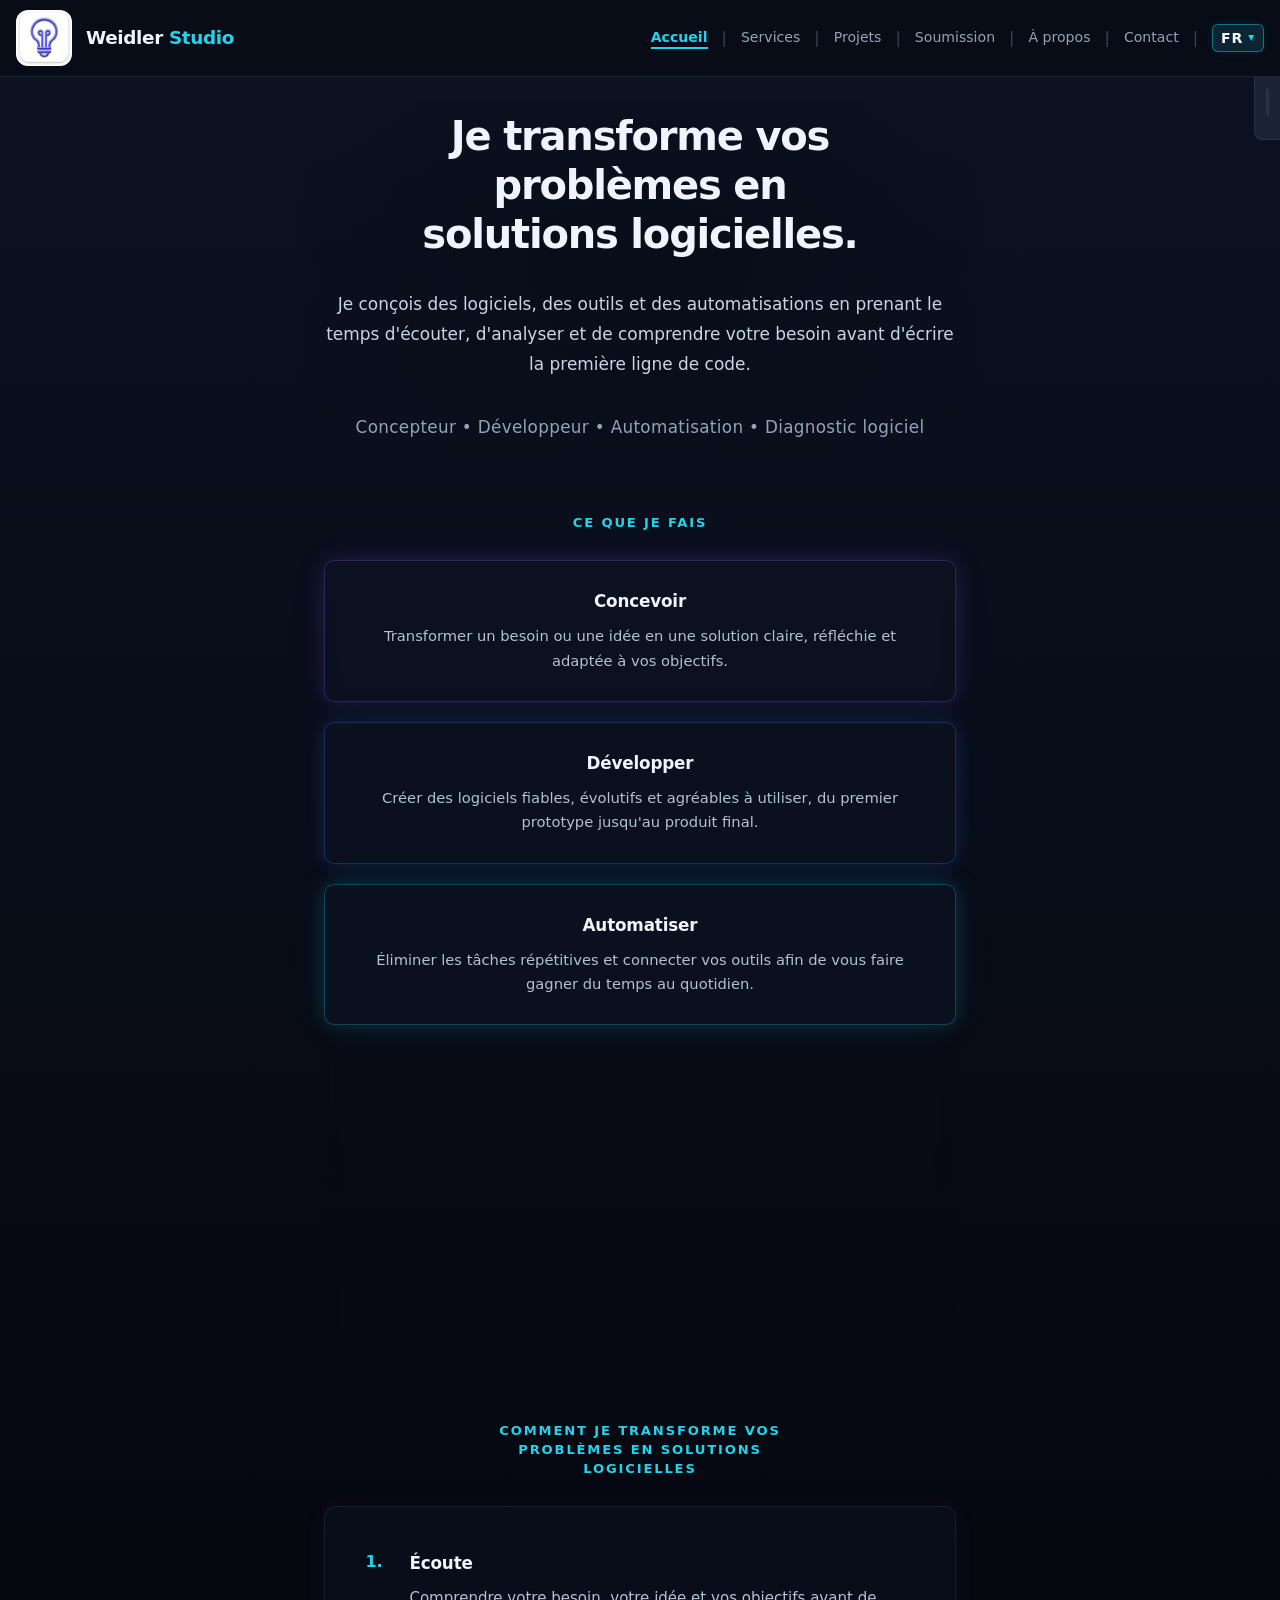
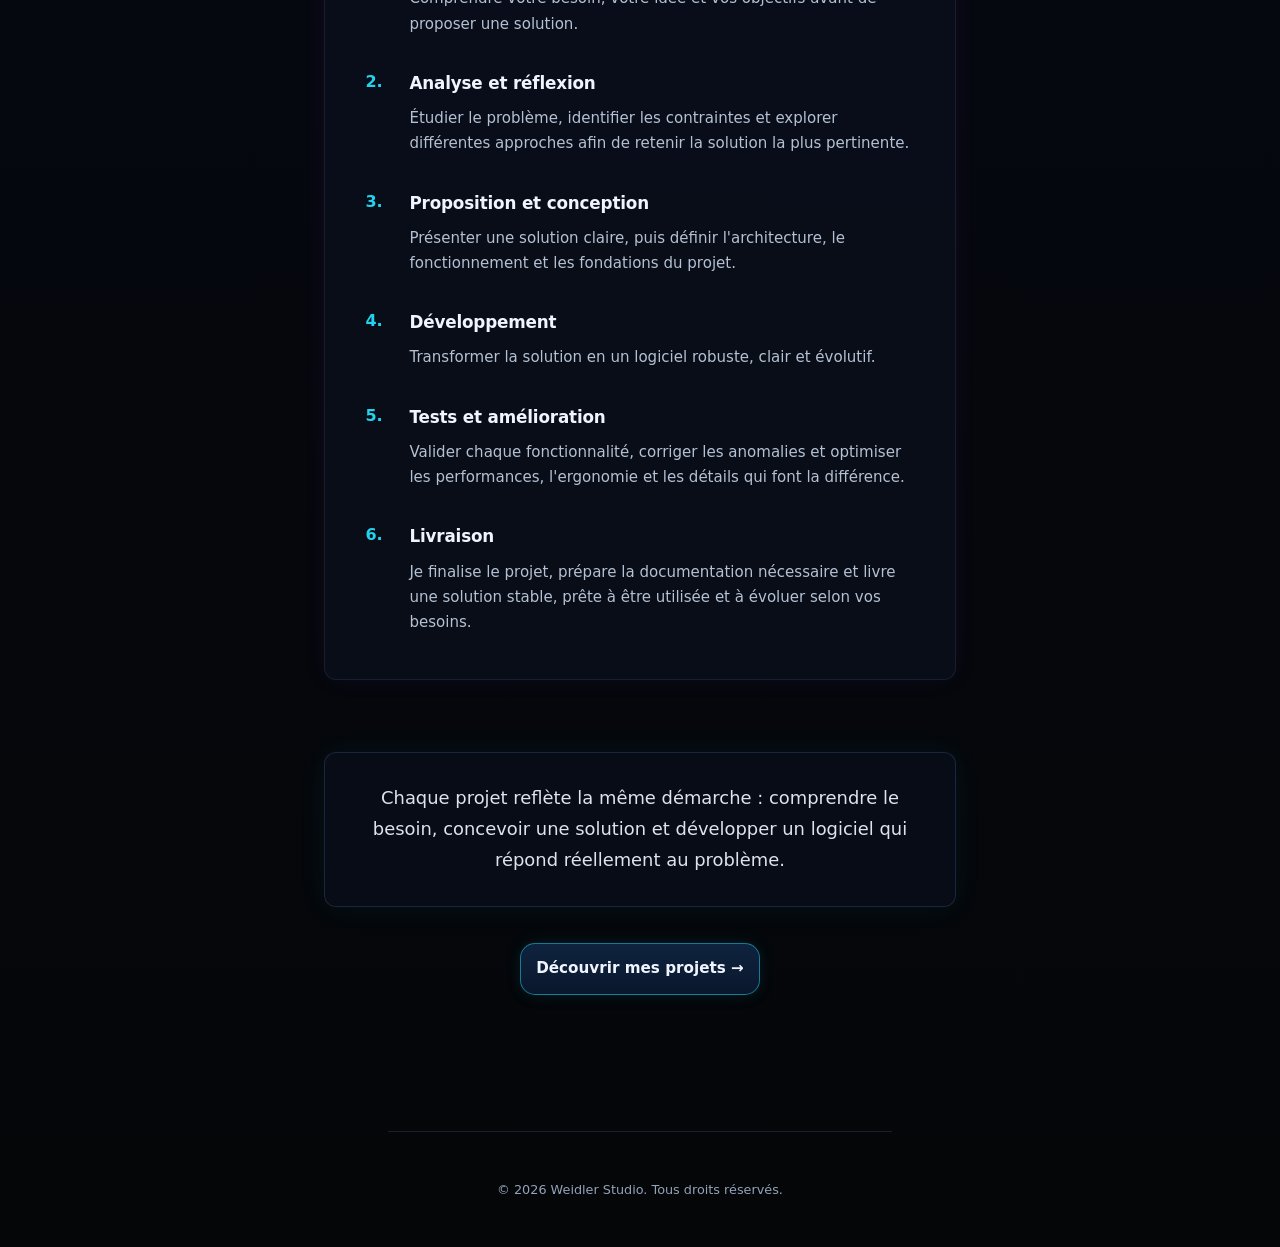
==== commit ee3c0d9f: "Add files via upload" ====
--- a/index.html
+++ b/index.html
@@ -1,149 +1,149 @@
-<!DOCTYPE html>
-<html lang="fr">
-<head>
-    <meta charset="UTF-8">
-    <meta name="viewport" content="width=device-width, initial-scale=1.0">
-    <meta name="theme-color" content="#0a0e1a">
-    <meta name="color-scheme" content="light dark">
-    <title>Weidler Studio</title>
-    <link rel="icon" href="assets/logo/favicon.png" type="image/png">
-    <script src="js/theme.js"></script>
-    <link rel="stylesheet" href="css/site.css?v=8">
-    <link rel="stylesheet" href="css/themes.css?v=8">
-    <link rel="stylesheet" href="css/layout.css?v=8">
-    <link rel="stylesheet" href="css/interactive.css?v=8">
-    <link rel="stylesheet" href="css/home.css?v=8">
-    <link rel="stylesheet" href="css/mobile-readability.css?v=8">
-</head>
-<body class="page-home" data-nav-root="" data-nav-active="home">
-    <script src="js/site-bg.js"></script>
-
-    <header class="site-header">
-        <div class="header-top">
-            <div class="header-brand">
-                <a href="index.html" class="logo-link">
-                    <img src="assets/logo/logo-nav.png" alt="" class="logo-icon" width="56" height="56">
-                    <span class="logo-text">Weidler <span>Studio</span></span>
-                </a>
-            </div>
-            <nav class="main-nav" id="mainNav" aria-label="Navigation principale">
-                <a href="index.html"><span class="nav-link-text" data-translate>Accueil</span></a>
-                <span class="nav-sep" aria-hidden="true">|</span>
-                <a href="services/index.html"><span class="nav-link-text" data-translate>Services</span></a>
-                <span class="nav-sep" aria-hidden="true">|</span>
-                <a href="projects/index.html"><span class="nav-link-text" data-translate>Projets</span></a>
-                <span class="nav-sep" aria-hidden="true">|</span>
-                <a href="soumission/index.html"><span class="nav-link-text" data-translate>Soumission</span></a>
-                <span class="nav-sep" aria-hidden="true">|</span>
-                <a href="about/index.html"><span class="nav-link-text" data-translate>À propos</span></a>
-                <span class="nav-sep" aria-hidden="true">|</span>
-                <a href="contact/index.html"><span class="nav-link-text" data-translate>Contact</span></a>
-            </nav>
-            <script src="js/site-nav.js?v=3"></script>
-            <span class="lang-status" id="langStatus" data-translate>Traduction…</span>
-            <nav class="lang-switcher" id="langFlags" aria-label="Choisir la langue">
-                <button type="button" class="lang-btn" data-lang="en" title="English">EN</button>
-                <span class="lang-sep" aria-hidden="true">|</span>
-                <button type="button" class="lang-btn active" data-lang="fr" title="Français">FR</button>
-                <span class="lang-sep" aria-hidden="true">|</span>
-                <button type="button" class="lang-btn" data-lang="de" title="Deutsch">DE</button>
-                <span class="lang-sep" aria-hidden="true">|</span>
-                <button type="button" class="lang-btn" data-lang="es" title="Español">ES</button>
-                <span class="lang-sep" aria-hidden="true">|</span>
-                <button type="button" class="lang-btn" data-lang="it" title="Italiano">IT</button>
-                <span class="lang-sep" aria-hidden="true">|</span>
-                <button type="button" class="lang-btn" data-lang="zh-CN" title="中文">ZH</button>
-                <span class="lang-sep" aria-hidden="true">|</span>
-                <button type="button" class="lang-btn" data-lang="ja" title="日本語">JA</button>
-                <span class="lang-sep" aria-hidden="true">|</span>
-                <button type="button" class="lang-btn" data-lang="pt" title="Português">PT</button>
-            </nav>
-            <script src="js/lang-ui.js"></script>
-            <button type="button" class="nav-toggle" id="navToggle" aria-label="Menu" aria-expanded="false">☰</button>
-        </div>
-    </header>
-    <main>
-        <section class="home-hero">
-            <h1 class="home-title">
-                <span class="home-title-line" data-translate>Je transforme vos problèmes en</span>
-                <span class="home-title-line" data-translate>solutions logicielles.</span>
-            </h1>
-            <p class="home-lead" data-translate>Je conçois des logiciels, des outils et des automatisations en prenant le temps d'écouter, d'analyser et de comprendre votre besoin avant d'écrire la première ligne de code.</p>
-            <p class="home-subtitle" data-translate>Concepteur • Développeur • Automatisation • Diagnostic logiciel</p>
-        </section>
-
-        <section class="home-section" aria-labelledby="section-services">
-            <h2 class="section-label" id="section-services" data-translate>Ce que je fais</h2>
-            <div class="home-cards-grid home-cards-grid--4">
-                <article class="home-card home-card--violet">
-                    <h3 data-translate>Concevoir</h3>
-                    <p data-translate>Transformer un besoin ou une idée en une solution claire, réfléchie et adaptée à vos objectifs.</p>
-                </article>
-                <article class="home-card home-card--blue">
-                    <h3 data-translate>Développer</h3>
-                    <p data-translate>Créer des logiciels fiables, évolutifs et agréables à utiliser, du premier prototype jusqu'au produit final.</p>
-                </article>
-                <article class="home-card home-card--cyan">
-                    <h3 data-translate>Automatiser</h3>
-                    <p data-translate>Éliminer les tâches répétitives et connecter vos outils afin de vous faire gagner du temps au quotidien.</p>
-                </article>
-                <article class="home-card home-card--violet">
-                    <h3 data-translate>Diagnostiquer</h3>
-                    <p data-translate>Analyser un logiciel existant, comprendre l'origine d'un problème et proposer une solution durable.</p>
-                </article>
-                <article class="home-card home-card--blue">
-                    <h3 data-translate>Nettoyer et restructurer</h3>
-                    <p data-translate>Supprimer les doublons, retirer les fichiers inutiles ou corrompus et réorganiser vos dossiers avant une migration ou une sauvegarde.</p>
-                </article>
-            </div>
-        </section>
-
-        <section class="home-section home-section--process" aria-labelledby="section-process">
-            <h2 class="section-label" id="section-process" data-translate>Comment je transforme vos problèmes en solutions logicielles</h2>
-            <ol class="home-process-list">
-                <li class="home-process-item">
-                    <h3 data-translate>Écoute</h3>
-                    <p data-translate>Comprendre votre besoin, votre idée et vos objectifs avant de proposer une solution.</p>
-                </li>
-                <li class="home-process-item">
-                    <h3 data-translate>Analyse et réflexion</h3>
-                    <p data-translate>Étudier le problème, identifier les contraintes et explorer différentes approches afin de retenir la solution la plus pertinente.</p>
-                </li>
-                <li class="home-process-item">
-                    <h3 data-translate>Proposition et conception</h3>
-                    <p data-translate>Présenter une solution claire, puis définir l'architecture, le fonctionnement et les fondations du projet.</p>
-                </li>
-                <li class="home-process-item">
-                    <h3 data-translate>Développement</h3>
-                    <p data-translate>Transformer la solution en un logiciel robuste, clair et évolutif.</p>
-                </li>
-                <li class="home-process-item">
-                    <h3 data-translate>Tests et amélioration</h3>
-                    <p data-translate>Valider chaque fonctionnalité, corriger les anomalies et optimiser les performances, l'ergonomie et les détails qui font la différence.</p>
-                </li>
-                <li class="home-process-item">
-                    <h3 data-translate>Livraison</h3>
-                    <p data-translate>Je finalise le projet, prépare la documentation nécessaire et livre une solution stable, prête à être utilisée et à évoluer selon vos besoins.</p>
-                </li>
-            </ol>
-        </section>
-
-        <section class="home-section home-conclusion">
-            <p class="home-lead" data-translate>Chaque projet reflète la même démarche : comprendre le besoin, concevoir une solution et développer un logiciel qui répond réellement au problème.</p>
-            <div class="hero-actions">
-                <a href="projects/index.html" class="btn home-btn--primary" data-translate>Découvrir mes projets →</a>
-            </div>
-        </section>
-    </main>
-
-    <footer class="site-footer site-footer--home">
-        <p class="site-footer-copy" data-translate>&copy; 2026 Weidler Studio. Tous droits réservés.</p>
-    </footer>
-
-    <script src="js/nav.js"></script>
-    <script src="js/mobile-nav.js"></script>
-    <script src="js/portrait-lock.js"></script>
-    <script src="js/back-to-top.js"></script>
-    <script src="js/i18n.js"></script>
-</body>
-</html>
+<!DOCTYPE html>
+<html lang="fr">
+<head>
+    <meta charset="UTF-8">
+    <meta name="viewport" content="width=device-width, initial-scale=1.0">
+    <meta name="theme-color" content="#0a0e1a">
+    <meta name="color-scheme" content="light dark">
+    <title>Weidler Studio</title>
+    <link rel="icon" href="assets/logo/favicon.png" type="image/png">
+    <script src="js/theme.js"></script>
+    <link rel="stylesheet" href="css/site.css?v=9">
+    <link rel="stylesheet" href="css/themes.css?v=9">
+    <link rel="stylesheet" href="css/layout.css?v=9">
+    <link rel="stylesheet" href="css/interactive.css?v=9">
+    <link rel="stylesheet" href="css/home.css?v=9">
+    <link rel="stylesheet" href="css/mobile-readability.css?v=9">
+</head>
+<body class="page-home" data-nav-root="" data-nav-active="home">
+    <script src="js/site-bg.js"></script>
+
+    <header class="site-header">
+        <div class="header-top">
+            <div class="header-brand">
+                <a href="index.html" class="logo-link">
+                    <img src="assets/logo/logo-nav.png" alt="" class="logo-icon" width="56" height="56">
+                    <span class="logo-text">Weidler <span>Studio</span></span>
+                </a>
+            </div>
+            <nav class="main-nav" id="mainNav" aria-label="Navigation principale">
+                <a href="index.html"><span class="nav-link-text" data-translate>Accueil</span></a>
+                <span class="nav-sep" aria-hidden="true">|</span>
+                <a href="services/index.html"><span class="nav-link-text" data-translate>Services</span></a>
+                <span class="nav-sep" aria-hidden="true">|</span>
+                <a href="projects/index.html"><span class="nav-link-text" data-translate>Projets</span></a>
+                <span class="nav-sep" aria-hidden="true">|</span>
+                <a href="soumission/index.html"><span class="nav-link-text" data-translate>Soumission</span></a>
+                <span class="nav-sep" aria-hidden="true">|</span>
+                <a href="about/index.html"><span class="nav-link-text" data-translate>À propos</span></a>
+                <span class="nav-sep" aria-hidden="true">|</span>
+                <a href="contact/index.html"><span class="nav-link-text" data-translate>Contact</span></a>
+            </nav>
+            <script src="js/site-nav.js?v=3"></script>
+            <span class="lang-status" id="langStatus" data-translate>Traduction…</span>
+            <nav class="lang-switcher" id="langFlags" aria-label="Choisir la langue">
+                <button type="button" class="lang-btn" data-lang="en" title="English">EN</button>
+                <span class="lang-sep" aria-hidden="true">|</span>
+                <button type="button" class="lang-btn active" data-lang="fr" title="Français">FR</button>
+                <span class="lang-sep" aria-hidden="true">|</span>
+                <button type="button" class="lang-btn" data-lang="de" title="Deutsch">DE</button>
+                <span class="lang-sep" aria-hidden="true">|</span>
+                <button type="button" class="lang-btn" data-lang="es" title="Español">ES</button>
+                <span class="lang-sep" aria-hidden="true">|</span>
+                <button type="button" class="lang-btn" data-lang="it" title="Italiano">IT</button>
+                <span class="lang-sep" aria-hidden="true">|</span>
+                <button type="button" class="lang-btn" data-lang="zh-CN" title="中文">ZH</button>
+                <span class="lang-sep" aria-hidden="true">|</span>
+                <button type="button" class="lang-btn" data-lang="ja" title="日本語">JA</button>
+                <span class="lang-sep" aria-hidden="true">|</span>
+                <button type="button" class="lang-btn" data-lang="pt" title="Português">PT</button>
+            </nav>
+            <script src="js/lang-ui.js"></script>
+            <button type="button" class="nav-toggle" id="navToggle" aria-label="Menu" aria-expanded="false">☰</button>
+        </div>
+    </header>
+    <main>
+        <section class="home-hero">
+            <h1 class="home-title">
+                <span class="home-title-line" data-translate>Je transforme vos problèmes en</span>
+                <span class="home-title-line" data-translate>solutions logicielles.</span>
+            </h1>
+            <p class="home-lead" data-translate>Je conçois des logiciels, des outils et des automatisations en prenant le temps d'écouter, d'analyser et de comprendre votre besoin avant d'écrire la première ligne de code.</p>
+            <p class="home-subtitle" data-translate>Concepteur • Développeur • Automatisation • Diagnostic logiciel</p>
+        </section>
+
+        <section class="home-section" aria-labelledby="section-services">
+            <h2 class="section-label" id="section-services" data-translate>Ce que je fais</h2>
+            <div class="home-cards-grid home-cards-grid--4">
+                <article class="home-card home-card--violet">
+                    <h3 data-translate>Concevoir</h3>
+                    <p data-translate>Transformer un besoin ou une idée en une solution claire, réfléchie et adaptée à vos objectifs.</p>
+                </article>
+                <article class="home-card home-card--blue">
+                    <h3 data-translate>Développer</h3>
+                    <p data-translate>Créer des logiciels fiables, évolutifs et agréables à utiliser, du premier prototype jusqu'au produit final.</p>
+                </article>
+                <article class="home-card home-card--cyan">
+                    <h3 data-translate>Automatiser</h3>
+                    <p data-translate>Éliminer les tâches répétitives et connecter vos outils afin de vous faire gagner du temps au quotidien.</p>
+                </article>
+                <article class="home-card home-card--violet">
+                    <h3 data-translate>Diagnostiquer</h3>
+                    <p data-translate>Analyser un logiciel existant, comprendre l'origine d'un problème et proposer une solution durable.</p>
+                </article>
+                <article class="home-card home-card--blue">
+                    <h3 data-translate>Nettoyer et restructurer</h3>
+                    <p data-translate>Supprimer les doublons, retirer les fichiers inutiles ou corrompus et réorganiser vos dossiers avant une migration ou une sauvegarde.</p>
+                </article>
+            </div>
+        </section>
+
+        <section class="home-section home-section--process" aria-labelledby="section-process">
+            <h2 class="section-label" id="section-process" data-translate>Comment je transforme vos problèmes en solutions logicielles</h2>
+            <ol class="home-process-list">
+                <li class="home-process-item">
+                    <h3 data-translate>Écoute</h3>
+                    <p data-translate>Comprendre votre besoin, votre idée et vos objectifs avant de proposer une solution.</p>
+                </li>
+                <li class="home-process-item">
+                    <h3 data-translate>Analyse et réflexion</h3>
+                    <p data-translate>Étudier le problème, identifier les contraintes et explorer différentes approches afin de retenir la solution la plus pertinente.</p>
+                </li>
+                <li class="home-process-item">
+                    <h3 data-translate>Proposition et conception</h3>
+                    <p data-translate>Présenter une solution claire, puis définir l'architecture, le fonctionnement et les fondations du projet.</p>
+                </li>
+                <li class="home-process-item">
+                    <h3 data-translate>Développement</h3>
+                    <p data-translate>Transformer la solution en un logiciel robuste, clair et évolutif.</p>
+                </li>
+                <li class="home-process-item">
+                    <h3 data-translate>Tests et amélioration</h3>
+                    <p data-translate>Valider chaque fonctionnalité, corriger les anomalies et optimiser les performances, l'ergonomie et les détails qui font la différence.</p>
+                </li>
+                <li class="home-process-item">
+                    <h3 data-translate>Livraison</h3>
+                    <p data-translate>Je finalise le projet, prépare la documentation nécessaire et livre une solution stable, prête à être utilisée et à évoluer selon vos besoins.</p>
+                </li>
+            </ol>
+        </section>
+
+        <section class="home-section home-conclusion">
+            <p class="home-lead" data-translate>Chaque projet reflète la même démarche : comprendre le besoin, concevoir une solution et développer un logiciel qui répond réellement au problème.</p>
+            <div class="hero-actions">
+                <a href="projects/index.html" class="btn home-btn--primary" data-translate>Découvrir mes projets →</a>
+            </div>
+        </section>
+    </main>
+
+    <footer class="site-footer site-footer--home">
+        <p class="site-footer-copy" data-translate>&copy; 2026 Weidler Studio. Tous droits réservés.</p>
+    </footer>
+
+    <script src="js/nav.js"></script>
+    <script src="js/mobile-nav.js"></script>
+    <script src="js/portrait-lock.js"></script>
+    <script src="js/back-to-top.js"></script>
+    <script src="js/i18n.js"></script>
+</body>
+</html>
--- a/css/layout.css
+++ b/css/layout.css
@@ -1,1948 +1,2017 @@
-/* ── Layout global Weidler Studio ──
-   Dimensions, structure, responsive, breakpoints.
-   Chargé après themes.css. ── */
-
-*, *::before, *::after {
-    box-sizing: border-box;
-    margin: 0;
-    padding: 0;
-}
-
-html {
-    overflow-x: hidden;
-}
-
-body {
-    line-height: 1.5;
-    overflow-x: hidden;
-    padding-top: var(--header-h);
-    min-width: 0;
-    position: relative;
-    isolation: isolate;
-}
-
-html[data-theme="day"] body::before,
-html[data-theme="auto"][data-theme-effective="day"] body::before {
-    position: fixed;
-    inset: 0;
-    z-index: 0;
-    pointer-events: none;
-}
-
-main,
-.site-footer {
-    position: relative;
-    z-index: 1;
-}
-
-.home-bg-deco {
-    position: fixed;
-    inset: 0;
-    z-index: 0;
-    pointer-events: none;
-    overflow: hidden;
-    mask-image: radial-gradient(ellipse 56% 38% at 50% 22%, transparent 0%, black 74%);
-    -webkit-mask-image: radial-gradient(ellipse 56% 38% at 50% 22%, transparent 0%, black 74%);
-}
-
-.home-bg-side {
-    position: absolute;
-    top: var(--header-h);
-    bottom: 0;
-    width: min(210px, 16vw);
-    display: flex;
-    flex-direction: column;
-    justify-content: space-between;
-    gap: clamp(16px, 3vh, 32px);
-    padding: clamp(12px, 2vh, 24px) 0 clamp(20px, 3vh, 40px);
-    font-size: clamp(0.56rem, 0.95vw, 0.7rem);
-    line-height: 1.5;
-    user-select: none;
-}
-
-.home-bg-side--left {
-    left: 0;
-    padding-left: clamp(4px, 0.8vw, 12px);
-    mask-image: linear-gradient(to right, black 55%, transparent 100%);
-    -webkit-mask-image: linear-gradient(to right, black 55%, transparent 100%);
-}
-
-.home-bg-side--right {
-    right: 0;
-    padding-right: clamp(4px, 0.8vw, 12px);
-    text-align: right;
-    mask-image: linear-gradient(to left, black 55%, transparent 100%);
-    -webkit-mask-image: linear-gradient(to left, black 55%, transparent 100%);
-}
-
-.home-bg-block {
-    margin: 0;
-    white-space: pre-wrap;
-    word-break: break-word;
-    flex-shrink: 0;
-}
-
-.home-bg-block--symbols {
-    font-size: clamp(0.62rem, 1vw, 0.76rem);
-    letter-spacing: 0.08em;
-}
-
-.home-bg-edge {
-    position: absolute;
-    left: 0;
-    right: 0;
-    display: flex;
-    justify-content: space-between;
-    gap: clamp(16px, 4vw, 48px);
-    padding: 0 clamp(8px, 2vw, 40px) clamp(20px, 3vh, 36px);
-    font-size: clamp(0.52rem, 0.85vw, 0.65rem);
-    line-height: 1.45;
-    user-select: none;
-}
-
-.home-bg-edge--bottom {
-    bottom: 0;
-}
-
-.home-bg-edge .home-bg-block {
-    max-width: 42%;
-    margin: 0;
-}
-
-.home-bg-scatter {
-    position: absolute;
-    inset: var(--header-h) 0 0 0;
-    font-size: clamp(0.54rem, 0.9vw, 0.68rem);
-    user-select: none;
-}
-
-.home-bg-kw,
-.home-bg-sym {
-    position: absolute;
-    white-space: nowrap;
-    letter-spacing: 0.04em;
-}
-
-.home-bg-sym {
-    font-weight: 600;
-}
-
-.home-bg-scatter .home-bg-kw:nth-child(1) {
-    top: 8%;
-    left: 3%;
-}
-
-.home-bg-scatter .home-bg-kw:nth-child(2) {
-    top: 52%;
-    left: 2%;
-}
-
-.home-bg-scatter .home-bg-kw:nth-child(3) {
-    top: 72%;
-    left: 4%;
-}
-
-.home-bg-scatter .home-bg-kw:nth-child(4) {
-    top: 88%;
-    left: 3%;
-}
-
-.home-bg-scatter .home-bg-kw:nth-child(5) {
-    top: 94%;
-    left: 6%;
-}
-
-.home-bg-scatter .home-bg-kw:nth-child(6) {
-    top: 62%;
-    left: 5%;
-}
-
-.home-bg-scatter .home-bg-kw:nth-child(7) {
-    top: 12%;
-    left: 5%;
-}
-
-.home-bg-scatter .home-bg-kw:nth-child(8) {
-    top: 78%;
-    left: 2%;
-}
-
-.home-bg-scatter .home-bg-kw:nth-child(9) {
-    top: 42%;
-    left: 3%;
-}
-
-.home-bg-scatter .home-bg-kw:nth-child(10) {
-    top: 96%;
-    left: 4%;
-}
-
-.home-bg-scatter .home-bg-kw:nth-child(11) {
-    top: 10%;
-    right: 3%;
-}
-
-.home-bg-scatter .home-bg-kw:nth-child(12) {
-    top: 48%;
-    right: 2%;
-}
-
-.home-bg-scatter .home-bg-kw:nth-child(13) {
-    top: 68%;
-    right: 4%;
-}
-
-.home-bg-scatter .home-bg-kw:nth-child(14) {
-    top: 84%;
-    right: 3%;
-}
-
-.home-bg-scatter .home-bg-kw:nth-child(15) {
-    top: 92%;
-    right: 5%;
-}
-
-.home-bg-scatter .home-bg-kw:nth-child(16) {
-    top: 58%;
-    right: 2%;
-}
-
-.home-bg-scatter .home-bg-kw:nth-child(17) {
-    top: 14%;
-    right: 4%;
-}
-
-.home-bg-scatter .home-bg-kw:nth-child(18) {
-    top: 76%;
-    right: 3%;
-}
-
-.home-bg-scatter .home-bg-kw:nth-child(19) {
-    top: 6%;
-    right: 6%;
-}
-
-.home-bg-scatter .home-bg-kw:nth-child(20) {
-    top: 95%;
-    right: 2%;
-}
-
-.home-bg-scatter .home-bg-kw:nth-child(21) {
-    top: 38%;
-    right: 3%;
-}
-
-.home-bg-scatter .home-bg-kw:nth-child(22) {
-    top: 54%;
-    right: 5%;
-}
-
-.home-bg-scatter .home-bg-kw:nth-child(23) {
-    top: 82%;
-    right: 4%;
-}
-
-.home-bg-scatter .home-bg-sym:nth-child(24) {
-    top: 5%;
-    left: 7%;
-}
-
-.home-bg-scatter .home-bg-sym:nth-child(25) {
-    top: 90%;
-    left: 7%;
-}
-
-.home-bg-scatter .home-bg-sym:nth-child(26) {
-    top: 96%;
-    left: 2%;
-}
-
-.home-bg-scatter .home-bg-sym:nth-child(27) {
-    top: 46%;
-    left: 2%;
-}
-
-.home-bg-scatter .home-bg-sym:nth-child(28) {
-    top: 58%;
-    left: 6%;
-}
-
-.home-bg-scatter .home-bg-sym:nth-child(29) {
-    top: 4%;
-    right: 8%;
-}
-
-.home-bg-scatter .home-bg-sym:nth-child(30) {
-    top: 88%;
-    right: 7%;
-}
-
-.home-bg-scatter .home-bg-sym:nth-child(31) {
-    top: 97%;
-    right: 3%;
-}
-
-.home-bg-scatter .home-bg-sym:nth-child(32) {
-    top: 44%;
-    right: 2%;
-}
-
-.home-bg-scatter .home-bg-sym:nth-child(33) {
-    top: 56%;
-    right: 6%;
-}
-
-.home-bg-scatter .home-bg-sym:nth-child(34) {
-    top: 72%;
-    right: 2%;
-}
-
-.home-bg-scatter .home-bg-sym:nth-child(35) {
-    top: 18%;
-    left: 2%;
-}
-
-.home-bg-scatter .home-bg-sym:nth-child(36) {
-    top: 16%;
-    right: 2%;
-}
-
-img, video, svg {
-    max-width: 100%;
-    height: auto;
-}
-
-a.home-contact-email,
-a.home-contact-email:visited {
-    text-decoration: none;
-}
-
-.home-contact {
-    display: flex;
-    flex-direction: column;
-    align-items: center;
-    justify-content: center;
-    width: 100%;
-    margin-top: clamp(48px, 8vw, 72px);
-    padding: clamp(28px, 5vw, 36px) clamp(20px, 4vw, 32px);
-    text-align: center;
-    box-sizing: border-box;
-}
-
-.home-contact-lead {
-    font-size: clamp(0.95rem, 2.4vw, 1.05rem);
-    line-height: 1.65;
-    max-width: 42ch;
-    width: 100%;
-    margin: 0 auto 16px;
-    text-align: center;
-}
-
-.home-contact-email {
-    display: inline-block;
-    font-size: clamp(1rem, 2.6vw, 1.12rem);
-    font-weight: 600;
-    text-decoration: none;
-    padding: 10px 18px;
-}
-
-.site-footer--home {
-    display: flex;
-    flex-direction: column;
-    align-items: center;
-    gap: 8px;
-    text-align: center;
-}
-
-.site-header {
-    position: fixed;
-    top: 0;
-    left: 0;
-    right: 0;
-    z-index: 200;
-}
-
-.header-top {
-    display: grid;
-    grid-template-columns: auto 1fr auto;
-    grid-template-areas: "brand nav toggle";
-    align-items: center;
-    gap: clamp(10px, 2vw, 20px);
-    flex-wrap: wrap;
-    padding: 10px clamp(16px, 4vw, 40px);
-    min-height: var(--header-h);
-}
-
-.header-brand {
-    grid-area: brand;
-    min-width: 0;
-}
-
-.main-nav {
-    grid-area: nav;
-    justify-self: end;
-}
-
-.nav-toggle {
-    grid-area: toggle;
-}
-
-.header-brand {
-    display: flex;
-    align-items: center;
-    gap: 12px;
-    min-width: 0;
-}
-
-.header-contact,
-.home-header-contact {
-    display: inline-flex;
-    align-items: center;
-    justify-content: center;
-    padding: 7px 16px;
-    font-size: clamp(0.68rem, 1.6vw, 0.75rem);
-    font-weight: 700;
-    letter-spacing: 0.1em;
-    text-transform: uppercase;
-    text-decoration: none;
-    white-space: nowrap;
-    flex-shrink: 0;
-}
-
-.logo-link {
-    display: flex;
-    align-items: center;
-    gap: clamp(10px, 1.2vw, 14px);
-    text-decoration: none;
-    min-width: 0;
-}
-
-.logo-icon {
-    width: auto;
-    height: clamp(48px, 5vw, 56px);
-    max-height: 56px;
-    object-fit: contain;
-    flex-shrink: 0;
-    display: block;
-}
-
-.logo-text {
-    font-size: clamp(0.95rem, 2.8vw, 1.15rem);
-    font-weight: 700;
-    letter-spacing: -0.02em;
-    white-space: nowrap;
-}
-
-.nav-toggle {
-    display: none;
-    width: 40px;
-    height: 40px;
-    font-size: 1.25rem;
-    flex-shrink: 0;
-}
-
-.lang-status {
-    font-size: 0.68rem;
-    display: none;
-    white-space: nowrap;
-    letter-spacing: 0.02em;
-}
-
-.lang-status.visible {
-    display: inline;
-    position: absolute;
-    right: clamp(16px, 4vw, 40px);
-    bottom: 6px;
-    z-index: 201;
-}
-
-.lang-switcher:not(.lang-dropdown-menu) {
-    position: absolute;
-    width: 1px;
-    height: 1px;
-    padding: 0;
-    margin: -1px;
-    overflow: hidden;
-    clip: rect(0, 0, 0, 0);
-    white-space: nowrap;
-}
-
-.lang-dropdown {
-    position: relative;
-    display: flex;
-    align-items: center;
-    flex-shrink: 0;
-}
-
-.lang-dropdown-toggle {
-    display: inline-flex;
-    align-items: center;
-    justify-content: center;
-    gap: 5px;
-    height: 24px;
-    min-height: 0;
-    padding: 0 8px;
-    line-height: 1;
-    font-size: clamp(0.72rem, 1.8vw, 0.82rem);
-    font-weight: 600;
-    letter-spacing: 0.08em;
-    text-transform: uppercase;
-}
-
-.main-nav .lang-dropdown--nav {
-    flex-shrink: 0;
-}
-
-.main-nav .lang-dropdown--nav .lang-dropdown-toggle {
-    height: auto;
-    min-height: 28px;
-    padding: 4px 8px;
-    font-size: clamp(0.78rem, 1.9vw, 0.88rem);
-    font-weight: 600;
-    letter-spacing: 0.06em;
-}
-
-.main-nav .nav-sep--lang {
-    margin-left: clamp(8px, 1.4vw, 14px);
-}
-
-.lang-dropdown-chevron {
-    font-size: 0.55em;
-    line-height: 1;
-}
-
-.lang-dropdown-globe svg {
-    display: block;
-    width: 14px;
-    height: 14px;
-}
-
-.lang-dropdown-code {
-    display: inline-flex;
-    align-items: center;
-    line-height: 1;
-}
-
-.lang-dropdown-menu {
-    position: absolute;
-    top: calc(100% + 6px);
-    right: 0;
-    z-index: 300;
-    display: flex;
-    flex-direction: column;
-    gap: 2px;
-    min-width: 72px;
-    padding: 6px;
-    margin: 0;
-}
-
-.lang-dropdown-menu[hidden] {
-    display: none;
-}
-
-.lang-switcher {
-    display: flex;
-    flex-wrap: wrap;
-    align-items: center;
-    justify-content: flex-end;
-    gap: 0;
-    font-size: clamp(0.72rem, 1.8vw, 0.82rem);
-    letter-spacing: 0.06em;
-    text-transform: uppercase;
-}
-
-.lang-sep {
-    display: none;
-}
-
-.lang-btn {
-    display: block;
-    width: 100%;
-    text-align: left;
-    padding: 8px 10px;
-    min-height: 36px;
-    font-size: inherit;
-    font-weight: 500;
-    letter-spacing: inherit;
-    text-transform: inherit;
-    white-space: nowrap;
-}
-
-.lang-btn .lang-native {
-    font-weight: 400;
-    text-transform: none;
-    letter-spacing: 0;
-}
-
-.lang-btn.active {
-    font-weight: 600;
-}
-
-.main-nav {
-    display: flex;
-    align-items: center;
-    gap: 0;
-    flex-wrap: wrap;
-    justify-content: flex-end;
-}
-
-.main-nav a {
-    text-decoration: none;
-    font-size: clamp(0.78rem, 1.9vw, 0.88rem);
-    font-weight: 500;
-    white-space: nowrap;
-}
-
-.main-nav .nav-sep {
-    margin: 0 clamp(8px, 1.4vw, 14px);
-    font-weight: 300;
-    user-select: none;
-}
-
-.main-nav a .nav-link-text {
-    display: inline-block;
-}
-
-.main-nav a.active {
-    font-weight: 600;
-}
-
-main {
-    width: 100%;
-    max-width: 1000px;
-    margin: 0 auto;
-    padding: clamp(32px, 6vw, 56px) clamp(16px, 4vw, 24px);
-}
-
-.site-footer {
-    text-align: center;
-    font-size: clamp(0.75rem, 2vw, 0.8rem);
-    padding: clamp(28px, 6vw, 40px) clamp(16px, 4vw, 24px);
-    margin-top: 8px;
-    max-width: 1000px;
-    margin-left: auto;
-    margin-right: auto;
-}
-
-.badge {
-    display: inline-block;
-    padding: 3px 10px;
-    font-size: 0.68rem;
-    font-weight: 700;
-    letter-spacing: 0.05em;
-    text-transform: uppercase;
-    margin-bottom: 12px;
-    width: fit-content;
-}
-
-.lead {
-    font-size: clamp(0.95rem, 2.4vw, 1.06rem);
-    line-height: 1.75;
-}
-
-.page-hero {
-    display: grid;
-    grid-template-columns: 1.1fr 0.9fr;
-    gap: clamp(24px, 5vw, 40px);
-    align-items: center;
-    margin-bottom: clamp(48px, 8vw, 72px);
-}
-
-.page-hero h1 {
-    font-size: clamp(1.55rem, 5vw, 2.4rem);
-    font-weight: 800;
-    letter-spacing: -0.03em;
-    margin-bottom: 0;
-    line-height: 1.22;
-}
-
-.page-hero .lead {
-    margin-bottom: clamp(20px, 4vw, 28px);
-    max-width: 62ch;
-}
-
-.preview-box {
-    aspect-ratio: 16 / 10;
-    min-height: 160px;
-    width: 100%;
-    overflow: hidden;
-}
-
-.preview-box img {
-    width: 100%;
-    height: 100%;
-    object-fit: cover;
-    object-position: center;
-    display: block;
-}
-
-.preview-box picture {
-    display: block;
-    width: 100%;
-    height: 100%;
-}
-
-.preview-box.contain img {
-    object-fit: contain;
-    padding: 16px;
-}
-
-.nexus-bridge-preview img {
-    object-fit: contain;
-    object-position: center;
-    padding: 16px;
-}
-
-.hero-app-shot {
-    margin: 0 0 clamp(40px, 8vw, 64px);
-    padding: 0;
-    overflow: hidden;
-    width: 100%;
-}
-
-.hero-app-shot--full {
-    line-height: 0;
-}
-
-.hero-app-shot--full img {
-    display: block;
-    width: 100%;
-    height: auto;
-    max-width: none;
-    object-fit: contain;
-    vertical-align: top;
-}
-
-.hero-download-cta {
-    margin: 28px 0 8px;
-    max-width: 420px;
-}
-
-.btn-download-nexus {
-    display: flex;
-    align-items: center;
-    gap: 16px;
-    width: 100%;
-    padding: 16px 22px;
-    text-decoration: none;
-}
-
-.btn-download-icon {
-    display: flex;
-    align-items: center;
-    justify-content: center;
-    flex-shrink: 0;
-    width: 48px;
-    height: 48px;
-}
-
-.btn-download-label {
-    display: flex;
-    flex-direction: column;
-    align-items: flex-start;
-    gap: 2px;
-    text-align: left;
-}
-
-.btn-download-label strong {
-    font-size: clamp(1rem, 2.4vw, 1.15rem);
-    font-weight: 700;
-    letter-spacing: -0.02em;
-}
-
-.btn-download-label small {
-    font-size: 0.8rem;
-    font-weight: 500;
-}
-
-.hero-download-note {
-    margin: 14px 0 0;
-    font-size: 0.85rem;
-    line-height: 1.55;
-    max-width: 54ch;
-}
-
-.hero-download-note strong {
-    font-weight: 600;
-}
-
-.hero-download-smartscreen {
-    margin-top: 18px;
-    padding: 14px 16px;
-    max-width: 54ch;
-    font-size: 0.84rem;
-    line-height: 1.6;
-}
-
-.hero-download-smartscreen strong {
-    display: block;
-    margin-bottom: 6px;
-    font-weight: 700;
-}
-
-.hero-download-smartscreen p {
-    margin: 0;
-}
-
-.btn-primary {
-    display: inline-flex;
-    align-items: center;
-    justify-content: center;
-    min-height: 52px;
-    padding: 0 22px;
-    font-weight: 600;
-    font-size: 0.95rem;
-    text-decoration: none;
-    max-width: 100%;
-    text-align: center;
-}
-
-.btn-outline {
-    display: inline-flex;
-    align-items: center;
-    justify-content: center;
-    min-height: 52px;
-    padding: 0 22px;
-    font-weight: 600;
-    font-size: 0.95rem;
-    text-decoration: none;
-}
-
-.project-cta {
-    text-align: center;
-    margin-bottom: clamp(48px, 8vw, 72px);
-}
-
-.note-muted {
-    font-size: 0.82rem;
-    margin-top: 14px;
-    line-height: 1.65;
-    max-width: 48ch;
-}
-
-.features-section {
-    margin-bottom: clamp(48px, 8vw, 72px);
-}
-
-.features-title,
-.screenshots-title,
-.discussion-title {
-    font-size: clamp(0.72rem, 1.8vw, 0.82rem);
-    font-weight: 700;
-    margin-bottom: clamp(20px, 4vw, 28px);
-    letter-spacing: 0.14em;
-    text-transform: uppercase;
-    text-align: center;
-}
-
-.features-grid {
-    display: grid;
-    grid-template-columns: repeat(auto-fit, minmax(min(100%, 260px), 1fr));
-    gap: clamp(14px, 3vw, 20px);
-}
-
-.feature-card {
-    padding: clamp(20px, 4vw, 28px);
-    text-align: center;
-}
-
-.feature-card h3 {
-    font-size: 1.05rem;
-    font-weight: 700;
-    margin-bottom: 10px;
-    letter-spacing: -0.01em;
-}
-
-.feature-card p {
-    font-size: clamp(0.86rem, 2vw, 0.92rem);
-    line-height: 1.65;
-}
-
-.discussion-subtitle {
-    font-size: clamp(0.88rem, 2.4vw, 0.95rem);
-    margin-bottom: 24px;
-    line-height: 1.68;
-    max-width: 60ch;
-}
-
-.form-card {
-    padding: clamp(20px, 4vw, 28px);
-    margin-bottom: 28px;
-}
-
-.form-grid {
-    display: grid;
-    grid-template-columns: 1fr;
-    gap: 16px;
-}
-
-.form-group {
-    display: flex;
-    flex-direction: column;
-    gap: 8px;
-}
-
-.form-group label {
-    font-size: 0.85rem;
-    font-weight: 500;
-}
-
-input:not([type="checkbox"]),
-textarea,
-select {
-    width: 100%;
-    max-width: 520px;
-    min-height: 48px;
-    padding: 12px 16px;
-    font-size: 16px;
-}
-
-select {
-    height: 50px;
-}
-
-input[type="checkbox"] {
-    width: auto;
-    height: auto;
-    padding: 0;
-    margin: 0;
-}
-
-textarea {
-    resize: vertical;
-    min-height: 100px;
-}
-
-.btn-submit {
-    display: inline-flex;
-    align-items: center;
-    justify-content: center;
-    min-height: 52px;
-    padding: 0 22px;
-    width: fit-content;
-    font-weight: 600;
-    font-size: 0.92rem;
-}
-
-.comment-list {
-    display: flex;
-    flex-direction: column;
-    gap: 12px;
-}
-
-.comment-card {
-    padding: clamp(16px, 3vw, 22px);
-}
-
-.comment-author {
-    font-weight: 600;
-    font-size: 0.92rem;
-    margin-bottom: 6px;
-}
-
-.comment-text {
-    font-size: 0.95rem;
-    word-break: break-word;
-    margin-bottom: 6px;
-}
-
-.btn-translate-comment {
-    padding: 0;
-    font-size: 0.78rem;
-    font-weight: 600;
-}
-
-.comments-empty-msg {
-    font-size: 0.92rem;
-    text-align: center;
-    padding: 1.5rem;
-}
-
-.page-intro {
-    text-align: center;
-    margin-bottom: clamp(48px, 8vw, 72px);
-    max-width: 62ch;
-    margin-left: auto;
-    margin-right: auto;
-}
-
-.page-intro h1 {
-    font-size: clamp(1.55rem, 5vw, 2.4rem);
-    font-weight: 800;
-    letter-spacing: -0.03em;
-    margin-bottom: clamp(14px, 3vw, 20px);
-    line-height: 1.22;
-}
-
-body[data-nav-active="services"] .page-intro h1 {
-    margin-bottom: clamp(24px, 4vw, 32px);
-}
-
-.page-intro .lead {
-    margin-bottom: 0;
-}
-
-a.project-card-link {
-    display: block;
-    text-decoration: none;
-    text-align: left;
-}
-
-a.project-card-link .badge {
-    margin-bottom: 0;
-}
-
-.project-card-badges {
-    display: flex;
-    align-items: center;
-    justify-content: flex-start;
-    flex-wrap: wrap;
-    gap: clamp(8px, 2vw, 12px);
-    margin-bottom: 12px;
-    width: 100%;
-}
-
-.project-card-badges__cell {
-    flex: 0 0 auto;
-    display: flex;
-    align-items: center;
-}
-
-.project-card-badges .badge {
-    max-width: 100%;
-    overflow: hidden;
-    text-overflow: ellipsis;
-    white-space: nowrap;
-    font-size: clamp(0.58rem, 1.6vw, 0.68rem);
-    padding: 3px clamp(6px, 1.8vw, 10px);
-}
-
-@media (max-width: 380px) {
-    .project-card-badges .badge {
-        white-space: normal;
-        text-align: center;
-        line-height: 1.25;
-    }
-}
-
-.project-see-also {
-    display: flex;
-    flex-wrap: wrap;
-    align-items: baseline;
-    justify-content: center;
-    gap: 0.35em 0.65em;
-    width: 100%;
-    margin: 0 auto clamp(24px, 4vw, 32px);
-    padding-top: 0;
-    font-size: clamp(0.74rem, 1.8vw, 0.81rem);
-    line-height: 1.45;
-    text-align: center;
-}
-
-.project-see-also__label {
-    flex-shrink: 0;
-    font-weight: 600;
-    letter-spacing: 0.02em;
-}
-
-.project-see-also__list {
-    display: inline-flex;
-    flex-wrap: wrap;
-    align-items: center;
-    gap: 0.35em 0.5em;
-}
-
-.project-see-also__sep {
-    user-select: none;
-}
-
-.project-see-also a {
-    text-decoration: none;
-}
-
-.project-see-also__current {
-    font-weight: 600;
-    text-decoration: underline;
-    text-underline-offset: 3px;
-}
-
-.project-card-more {
-    display: inline-block;
-    margin-top: 14px;
-    font-size: 0.85rem;
-    font-weight: 600;
-}
-
-.about-content {
-    max-width: 62ch;
-    margin: 0 auto clamp(48px, 8vw, 72px);
-}
-
-.about-block {
-    margin-bottom: clamp(32px, 6vw, 48px);
-}
-
-.about-block .features-title {
-    text-align: left;
-    margin-bottom: clamp(16px, 3vw, 20px);
-}
-
-.about-block .lead {
-    margin-bottom: clamp(16px, 3vw, 20px);
-}
-
-.about-list {
-    padding: 0;
-    margin: 0;
-}
-
-.about-list li {
-    position: relative;
-    padding-left: 1.25rem;
-    margin-bottom: 12px;
-    line-height: 1.68;
-    font-size: clamp(0.88rem, 2vw, 0.94rem);
-}
-
-.about-list li::before {
-    position: absolute;
-    left: 0;
-    top: 0.55em;
-    width: 6px;
-    height: 6px;
-}
-
-.studio-cta {
-    text-align: center;
-    margin-bottom: clamp(48px, 8vw, 72px);
-}
-
-.studio-cta .lead {
-    margin-bottom: clamp(20px, 4vw, 28px);
-}
-
-.page-contact {
-    min-height: 100svh;
-    display: flex;
-    flex-direction: column;
-}
-
-.page-contact main {
-    flex: 1;
-    display: flex;
-    flex-direction: column;
-    gap: clamp(40px, 8vh, 72px);
-}
-
-.page-contact .page-intro {
-    margin-bottom: 0;
-}
-
-.page-contact .about-content {
-    margin-bottom: 0;
-}
-
-.page-contact .about-block:last-child {
-    margin-bottom: 0;
-}
-
-.page-contact .about-block:has(.about-list) {
-    display: flex;
-    flex-direction: column;
-    align-items: center;
-    width: 100%;
-}
-
-.page-contact .about-block:has(.about-list) .features-title {
-    text-align: center;
-    width: 100%;
-}
-
-.page-contact .about-block:has(.about-list) .about-list {
-    width: fit-content;
-    max-width: 100%;
-    margin-left: auto;
-    margin-right: auto;
-}
-
-.page-contact .studio-cta {
-    flex: 1;
-    display: flex;
-    flex-direction: column;
-    justify-content: flex-start;
-    align-items: center;
-    gap: clamp(18px, 3.5vw, 28px);
-    padding-top: clamp(16px, 3vh, 32px);
-    padding-bottom: clamp(48px, 9vh, 96px);
-    margin-bottom: 0;
-    text-align: center;
-}
-
-.page-contact .studio-cta .lead {
-    max-width: 54ch;
-    margin-left: auto;
-    margin-right: auto;
-    margin-bottom: 0;
-}
-
-.page-contact .contact-signal-qr {
-    display: block;
-    width: min(200px, 72vw);
-    height: auto;
-    margin: 0 auto;
-}
-
-.page-contact .site-footer {
-    flex-shrink: 0;
-    margin-top: auto;
-    width: min(1000px, 100%);
-    margin-left: auto;
-    margin-right: auto;
-    padding-top: clamp(28px, 5vw, 44px);
-    padding-bottom: clamp(28px, 5vw, 44px);
-}
-
-.page-soumission {
-    min-height: 100svh;
-    display: flex;
-    flex-direction: column;
-}
-
-.page-soumission .home-bg-deco {
-    mask-image: radial-gradient(ellipse 80% 55% at 50% 18%, transparent 0%, black 88%);
-    -webkit-mask-image: radial-gradient(ellipse 80% 55% at 50% 18%, transparent 0%, black 88%);
-}
-
-.page-soumission main {
-    flex: 1;
-    display: flex;
-    flex-direction: column;
-    gap: clamp(40px, 8vh, 72px);
-}
-
-.page-soumission .page-intro {
-    margin-bottom: 0;
-}
-
-.page-soumission .submission-content {
-    flex: 1;
-    width: 100%;
-    max-width: min(1000px, 100%);
-    margin: 0 auto;
-    padding-bottom: clamp(48px, 9vh, 96px);
-}
-
-.page-soumission .site-footer {
-    flex-shrink: 0;
-    margin-top: auto;
-    width: min(1000px, 100%);
-    margin-left: auto;
-    margin-right: auto;
-    padding-top: clamp(28px, 5vw, 44px);
-    padding-bottom: clamp(28px, 5vw, 44px);
-}
-
-.teaser-box {
-    text-align: center;
-    padding: clamp(40px, 8vw, 64px) clamp(20px, 4vw, 32px);
-    max-width: 520px;
-    margin: 0 auto;
-}
-
-.teaser-box h1 {
-    margin-bottom: 16px;
-}
-
-.teaser-box p {
-    line-height: 1.65;
-    margin-bottom: 8px;
-}
-
-@media (min-width: 641px) {
-    .header-top {
-        grid-template-columns: auto 1fr;
-        grid-template-areas: "brand nav";
-    }
-
-    .nav-toggle {
-        display: none;
-    }
-
-    .mobile-page-progress,
-    .mobile-swipe-hints {
-        display: none !important;
-    }
-
-    .main-nav {
-        display: flex;
-        flex-direction: row;
-        align-items: center;
-        justify-content: flex-end;
-        width: auto;
-        padding: 0;
-        border-top: none;
-    }
-
-    .main-nav a {
-        display: inline;
-        width: auto;
-        padding: 0;
-        border-bottom: none;
-    }
-}
-
-@media (max-width: 992px) {
-    .page-hero { grid-template-columns: 1fr; }
-    .preview-box { order: -1; max-height: 280px; }
-}
-
-@media (max-width: 768px) {
-    .page-hero h1,
-    .page-intro h1 {
-        line-height: 1.34;
-    }
-
-    main {
-        padding-top: 16px;
-        padding-bottom: 28px;
-        overflow-wrap: anywhere;
-        word-break: break-word;
-    }
-
-    .submission-panel {
-        padding: clamp(18px, 4vw, 28px);
-    }
-
-    .features-grid,
-    .cards-grid {
-        grid-template-columns: 1fr;
-    }
-}
-
-@media (max-width: 640px) {
-    :root {
-        --header-h: 56px;
-        --mobile-main-top: 16px;
-    }
-    body { padding-top: 0; }
-
-    /* Espacement menu → titre (référence : page Services) */
-    main,
-    .page-home main,
-    .page-contact main,
-    .page-soumission main,
-    main.page-projects {
-        padding-top: var(--mobile-main-top);
-    }
-
-    main > .page-intro:first-child,
-    main > .about-hero:first-child,
-    main > .home-hero:first-child {
-        margin-top: 0;
-        padding-top: 0;
-    }
-
-    .page-home .home-hero {
-        margin-top: 0;
-        padding-top: 0;
-    }
-
-    body:not(.mobile-swipe-disabled) {
-        touch-action: pan-y pinch-zoom;
-    }
-    body.mobile-swipe-disabled {
-        touch-action: auto;
-    }
-    .site-header { position: relative; }
-    .header-top {
-        min-height: 56px;
-        grid-template-columns: minmax(0, 1fr) auto auto;
-        grid-template-areas:
-            "brand progress toggle"
-            "nav nav nav";
-    }
-    .mobile-page-progress {
-        grid-area: progress;
-        display: flex;
-        align-items: center;
-        justify-content: flex-end;
-        gap: 0;
-        min-width: 0;
-        max-width: 46vw;
-        padding-right: 2px;
-        font-size: clamp(0.68rem, 2.8vw, 0.78rem);
-        font-weight: 600;
-        line-height: 1.2;
-        white-space: nowrap;
-        overflow: hidden;
-        text-overflow: ellipsis;
-    }
-    .mobile-page-progress__label {
-        overflow: hidden;
-        text-overflow: ellipsis;
-    }
-    .mobile-page-progress__step {
-        flex-shrink: 0;
-        font-weight: 500;
-    }
-    .mobile-swipe-hints {
-        position: fixed;
-        inset: 0;
-        z-index: 15;
-        pointer-events: none;
-    }
-    .mobile-swipe-hint {
-        position: absolute;
-        top: 50%;
-        transform: translateY(-50%);
-        display: inline-flex;
-        align-items: center;
-        justify-content: center;
-        min-width: 44px;
-        min-height: 44px;
-        width: auto;
-        height: auto;
-        padding: 8px 4px;
-        border-radius: 0;
-    }
-    .mobile-swipe-hint svg {
-        width: 24px;
-        height: 24px;
-        flex-shrink: 0;
-    }
-    .mobile-swipe-hint--prev {
-        left: max(2px, env(safe-area-inset-left));
-    }
-    .mobile-swipe-hint--next {
-        right: max(2px, env(safe-area-inset-right));
-    }
-    .mobile-swipe-hint[hidden],
-    .mobile-swipe-hints[hidden] {
-        display: none !important;
-    }
-    .main-nav { justify-self: stretch; }
-    .nav-toggle { display: block; }
-    .main-nav {
-        display: none;
-        flex-direction: column;
-        align-items: flex-start;
-        gap: 0;
-        width: 100%;
-        padding: 2px clamp(16px, 4vw, 40px) 4px;
-        border-top-width: 1px;
-        border-top-style: solid;
-    }
-    .main-nav.open { display: flex; }
-    .main-nav .nav-sep {
-        display: none;
-    }
-    .main-nav a {
-        display: flex;
-        align-items: center;
-        width: 100%;
-        min-height: 40px;
-        padding: 3px 0;
-        line-height: 1.25;
-        border-bottom-width: 1px;
-        border-bottom-style: solid;
-    }
-    .main-nav a:last-child { border-bottom: none; }
-    .main-nav .lang-dropdown--nav {
-        width: 100%;
-        min-height: 40px;
-        padding: 3px 0;
-        border-bottom-width: 1px;
-        border-bottom-style: solid;
-    }
-    .main-nav .lang-dropdown--nav .lang-dropdown-toggle {
-        width: 100%;
-        justify-content: space-between;
-        min-height: 0;
-        padding: 0;
-        border-radius: 0;
-        font-weight: 500;
-        letter-spacing: 0.06em;
-    }
-    .main-nav .lang-dropdown--nav .lang-dropdown-menu {
-        position: static;
-        width: 100%;
-        margin-top: 4px;
-        padding: 4px;
-        gap: 0;
-    }
-
-    .main-nav .lang-dropdown--nav .lang-btn {
-        min-height: 34px;
-        padding: 5px 8px;
-    }
-
-    .page-soumission .submission-panel select {
-        font-size: 0.875rem;
-        line-height: 1.35;
-        -webkit-text-size-adjust: 100%;
-        text-size-adjust: 100%;
-    }
-
-    .page-soumission .submission-panel select option {
-        font-size: 0.875rem;
-        line-height: 1.35;
-    }
-
-    /* Soumission — paire Retour / Continuer (layout mobile, compatible Android) */
-    .page-soumission .submission-actions {
-        display: flex !important;
-        flex-direction: row !important;
-        flex-wrap: nowrap !important;
-        align-items: stretch !important;
-        justify-content: stretch !important;
-        gap: 12px !important;
-        width: 100% !important;
-        margin-top: 28px;
-    }
-
-    .page-soumission .submission-actions .btn-primary,
-    .page-soumission .submission-actions .btn-outline {
-        display: inline-flex !important;
-        flex: 1 1 0 !important;
-        align-items: center !important;
-        justify-content: center !important;
-        width: auto !important;
-        min-width: 0 !important;
-        max-width: none !important;
-        min-height: 48px !important;
-        height: 48px !important;
-        padding: 0 12px !important;
-        font-size: 16px !important;
-        font-weight: 600 !important;
-        line-height: 1.25 !important;
-        text-align: center !important;
-        white-space: nowrap !important;
-        box-sizing: border-box !important;
-    }
-
-    .page-soumission .submission-actions > .btn-primary:only-child {
-        flex: 1 1 100% !important;
-        width: 100% !important;
-    }
-
-    .site-header .theme-drawer {
-        position: absolute;
-        top: 100%;
-        right: 0;
-        margin: 0;
-    }
-
-    .lang-status,
-    .lang-status.visible {
-        display: none;
-    }
-
-    input,
-    select,
-    textarea,
-    button,
-    .btn,
-    .btn-primary,
-    .btn-submit {
-        max-width: 100%;
-    }
-
-    .submission-panel input,
-    .submission-panel select,
-    .submission-panel textarea,
-    .form-grid input,
-    .form-grid select,
-    .form-grid textarea {
-        width: 100%;
-        max-width: 100%;
-    }
-
-    .home-bg-side {
-        width: min(110px, 26vw);
-        opacity: 1;
-        gap: clamp(10px, 2vh, 20px);
-        padding-bottom: 16px;
-    }
-    .home-bg-edge { opacity: 1; }
-    .home-bg-scatter { opacity: 1; }
-    .home-bg-scatter .home-bg-kw,
-    .home-bg-scatter .home-bg-sym { font-size: 0.52rem; }
-}
-
-@media (max-width: 400px) {
-    .btn-submit { width: 100%; }
-    .home-bg-scatter { display: none; }
-}
-
-@supports (padding: max(0px)) {
-    .header-top {
-        padding-left: max(16px, env(safe-area-inset-left));
-        padding-right: max(16px, env(safe-area-inset-right));
-    }
-}
-
-.home-bg-deco {
-    display: block !important;
-    visibility: visible !important;
-    z-index: 0 !important;
-}
-
-.home-bg-side {
-    display: flex !important;
-    visibility: visible !important;
-}
-
-.home-bg-edge {
-    display: flex !important;
-    visibility: visible !important;
-}
-
-.home-bg-scatter {
-    display: block !important;
-    visibility: visible !important;
-}
-
-.submission-row--phone {
-    display: grid;
-    grid-template-columns: minmax(0, 1.2fr) minmax(120px, 0.6fr);
-    gap: 16px;
-}
-
-@media (max-width: 520px) {
-    .submission-row--phone {
-        grid-template-columns: 1fr;
-    }
-}
-
-.submission-panel {
-    max-width: 760px;
-    margin: 0 auto;
-    padding: clamp(28px, 5vw, 44px);
-}
-
-.submission-panel label {
-    display: block;
-    margin: 18px 0 8px;
-    font-weight: 600;
-}
-
-.submission-panel select,
-.submission-panel input,
-.submission-panel textarea {
-    width: 100%;
-}
-
-.submission-field-error {
-    margin-top: 7px;
-    font-size: 0.86rem;
-    font-weight: 600;
-}
-
-.submission-required-notice {
-    margin: 18px 0 14px;
-    font-size: 0.92rem;
-    font-weight: 600;
-}
-
-.submission-actions {
-    display: flex;
-    justify-content: flex-start;
-    gap: 14px;
-    margin-top: 34px;
-}
-
-.submission-consent {
-    display: block;
-    margin-top: 36px;
-    margin-bottom: 34px;
-    padding-top: 24px;
-}
-
-.submission-consent input[type="checkbox"] {
-    float: left;
-    width: 20px;
-    height: 20px;
-    margin: 4px 10px 0 0;
-}
-
-.submission-consent span {
-    display: block;
-    line-height: 1.6;
-    overflow: hidden;
-}
-
-#submissionStepRates h2 {
-    margin-bottom: 18px;
-}
-
-#submissionStepRates h3 {
-    margin: 26px 0 18px;
-    font-size: 1.7rem;
-}
-
-#submissionStepRates h4 {
-    margin: 30px 0 12px;
-    font-size: 1.15rem;
-}
-
-#submissionStepRates p {
-    margin: 0 0 18px;
-    line-height: 1.8;
-}
-
-#submissionStepRates strong {
-    font-weight: 700;
-}
-
-#submissionStepRates .submission-consent {
-    margin-top: 36px;
-    margin-bottom: 34px;
-    padding-top: 24px;
-}
-
-#submissionStepRates .submission-actions {
-    margin-top: 34px;
-}
-
-.submission-list {
-    margin: 18px 0 0;
-    padding-left: 1.35rem;
-}
-
-.submission-list li {
-    margin-bottom: 8px;
-    line-height: 1.55;
-}
-
-.submission-panel h2 {
-    margin-bottom: 10px;
-}
-
-.submission-panel h3 {
-    margin: 20px 0 12px;
-}
-
-.submission-panel p {
-    margin-bottom: 12px;
-    line-height: 1.65;
-}
-
-#submissionStartBtn:not(:disabled) {
-    min-width: 170px;
-    height: 52px;
-    padding: 0 28px;
-    font-size: 1rem;
-    font-weight: 700;
-}
-
-#submissionStartBtn:disabled {
-    min-width: 170px;
-    height: 52px;
-    padding: 0 28px;
-    font-size: 1rem;
-    font-weight: 700;
-}
-
-#submissionStartBtn {
-    margin-top: 18px;
-}
-
-.submission-panel select {
-    appearance: none;
-    -webkit-appearance: none;
-    -moz-appearance: none;
-    width: 100%;
-    max-width: 520px;
-    height: 50px;
-    padding: 0 46px 0 16px;
-    background-image: url("data:image/svg+xml,%3Csvg xmlns='http://www.w3.org/2000/svg' width='14' height='14' viewBox='0 0 24 24' fill='none' stroke='%2394a3b8' stroke-width='2.4' stroke-linecap='round' stroke-linejoin='round'%3E%3Cpolyline points='6 9 12 15 18 9'/%3E%3C/svg%3E");
-    background-repeat: no-repeat;
-    background-position: right 16px center;
-    background-size: 14px;
-    font-size: 16px;
-}
-
-#submissionStepConfirmation .btn-primary {
-    margin-top: 14px;
-}
-
-body[data-nav-active="services"] .page-intro h1 {
-    margin-bottom: 36px !important;
-}
-
-body[data-nav-active="services"] .page-intro .lead {
-    margin-top: 0 !important;
-}
-
-.theme-drawer {
-    position: fixed;
-    top: var(--header-h);
-    right: 0;
-    z-index: 190;
-    display: flex;
-    flex-direction: row-reverse;
-    align-items: flex-start;
-}
-
-.theme-drawer-tab {
-    flex-shrink: 0;
-    width: 26px;
-    height: 76px;
-    margin: 0;
-    padding: 0;
-    display: flex;
-    align-items: center;
-    justify-content: center;
-}
-
-.theme-drawer-tab-grip {
-    display: block;
-    width: 3px;
-    height: 28px;
-}
-
-.theme-drawer-panel {
-    max-width: 0;
-    overflow: hidden;
-}
-
-.theme-drawer.is-open .theme-drawer-panel {
-    max-width: min(16rem, 72vw);
-}
-
-.theme-drawer-panel-inner {
-    width: max-content;
-    min-width: 8.25rem;
-    max-width: min(16rem, 72vw);
-    min-height: 176px;
-    padding: 14px 12px;
-    display: flex;
-    flex-direction: column;
-    justify-content: space-between;
-    gap: 16px;
-    box-sizing: border-box;
-}
-
-.theme-drawer-label {
-    margin: 0;
-    font-size: 0.82rem;
-    font-weight: 600;
-    letter-spacing: 0.04em;
-    text-align: center;
-    white-space: nowrap;
-}
-
-.theme-drawer-actions {
-    display: flex;
-    flex-direction: column;
-    gap: 8px;
-}
-
-.theme-mode-btn {
-    width: 100%;
-    min-height: 38px;
-    padding: 8px 10px;
-    font-size: 0.9rem;
-    font-weight: 600;
-    white-space: nowrap;
-}
-
-.theme-mode-btn.active {
-    font-weight: 700;
-}
-
-.site-back-top {
-    position: fixed;
-    right: clamp(14px, 4vw, 20px);
-    bottom: clamp(16px, 4vw, 24px);
-    z-index: 160;
-}
-
-.site-back-top-btn {
-    display: inline-flex;
-    align-items: center;
-    justify-content: center;
-    min-height: 46px;
-    padding: 0 18px;
-    font-weight: 700;
-}
-
-.portrait-lock-overlay {
-    display: none;
-    position: fixed;
-    inset: 0;
-    z-index: 9999;
-    flex-direction: column;
-    align-items: center;
-    justify-content: center;
-    gap: clamp(16px, 4vw, 22px);
-    padding: clamp(24px, 6vw, 40px);
-    text-align: center;
-    box-sizing: border-box;
-}
-
-body.portrait-lock-active {
-    overflow: hidden;
-    overscroll-behavior: none;
-    touch-action: none;
-}
-
-body.portrait-lock-active .portrait-lock-overlay {
-    display: flex;
-}
-
-.portrait-lock-icon {
-    flex-shrink: 0;
-}
-
-.portrait-lock-message {
-    margin: 0;
-    max-width: 26ch;
-    font-size: clamp(0.92rem, 3.8vw, 1.02rem);
-    line-height: 1.55;
-    font-weight: 500;
-}
-
-/* ── Soumission — thème jour, mobile : dimensions seulement ── */
-@media (max-width: 640px) {
-    html[data-theme="day"] .page-soumission #submissionStartBtn,
-    html[data-theme="auto"][data-theme-effective="day"] .page-soumission #submissionStartBtn {
-        width: 100%;
-        max-width: 100%;
-        min-width: 0;
-        font-size: 0.92rem;
-    }
-
-    html[data-theme="day"] .page-soumission #submissionStartBtn:not(:disabled),
-    html[data-theme="auto"][data-theme-effective="day"] .page-soumission #submissionStartBtn:not(:disabled) {
-        font-size: 0.92rem;
-    }
-
-    html[data-theme="day"] .page-soumission #submissionStartBtn:disabled,
-    html[data-theme="auto"][data-theme-effective="day"] .page-soumission #submissionStartBtn:disabled {
-        font-size: 0.92rem;
-    }
-
-    html[data-theme="day"] .page-soumission #submissionStepConfirmation .btn-primary,
-    html[data-theme="auto"][data-theme-effective="day"] .page-soumission #submissionStepConfirmation .btn-primary {
-        width: 100%;
-        min-height: 48px;
-        font-size: 16px;
-    }
-
-    html[data-theme="day"] .page-soumission .submission-panel select,
-    html[data-theme="auto"][data-theme-effective="day"] .page-soumission .submission-panel select {
-        height: 44px;
-        padding: 0 38px 0 14px;
-        background-size: 12px;
-        background-position: right 14px center;
-    }
-
-    html[data-theme="day"] .page-soumission #submissionStartBtn:not(:disabled),
-    html[data-theme="auto"][data-theme-effective="day"] .page-soumission #submissionStartBtn:not(:disabled),
-    html[data-theme="day"] .page-soumission #submissionStartBtn:disabled,
-    html[data-theme="auto"][data-theme-effective="day"] .page-soumission #submissionStartBtn:disabled {
-        font-weight: 600;
-    }
-}
-
+/* ── Layout global Weidler Studio ──
+   Dimensions, structure, responsive, breakpoints.
+   Chargé après themes.css. ── */
+
+*, *::before, *::after {
+    box-sizing: border-box;
+    margin: 0;
+    padding: 0;
+}
+
+html {
+    overflow-x: hidden;
+}
+
+body {
+    line-height: 1.5;
+    overflow-x: hidden;
+    padding-top: var(--header-h);
+    min-width: 0;
+    position: relative;
+    isolation: isolate;
+}
+
+html[data-theme="day"] body::before,
+html[data-theme="auto"][data-theme-effective="day"] body::before {
+    position: fixed;
+    inset: 0;
+    z-index: 0;
+    pointer-events: none;
+}
+
+main,
+.site-footer {
+    position: relative;
+    z-index: 1;
+}
+
+.home-bg-deco {
+    position: fixed;
+    inset: 0;
+    z-index: 0;
+    pointer-events: none;
+    overflow: hidden;
+    mask-image: radial-gradient(ellipse 56% 38% at 50% 22%, transparent 0%, black 74%);
+    -webkit-mask-image: radial-gradient(ellipse 56% 38% at 50% 22%, transparent 0%, black 74%);
+}
+
+.home-bg-side {
+    position: absolute;
+    top: var(--header-h);
+    bottom: 0;
+    width: min(210px, 16vw);
+    display: flex;
+    flex-direction: column;
+    justify-content: space-between;
+    gap: clamp(16px, 3vh, 32px);
+    padding: clamp(12px, 2vh, 24px) 0 clamp(20px, 3vh, 40px);
+    font-size: clamp(0.56rem, 0.95vw, 0.7rem);
+    line-height: 1.5;
+    user-select: none;
+}
+
+.home-bg-side--left {
+    left: 0;
+    padding-left: clamp(4px, 0.8vw, 12px);
+    mask-image: linear-gradient(to right, black 55%, transparent 100%);
+    -webkit-mask-image: linear-gradient(to right, black 55%, transparent 100%);
+}
+
+.home-bg-side--right {
+    right: 0;
+    padding-right: clamp(4px, 0.8vw, 12px);
+    text-align: right;
+    mask-image: linear-gradient(to left, black 55%, transparent 100%);
+    -webkit-mask-image: linear-gradient(to left, black 55%, transparent 100%);
+}
+
+.home-bg-block {
+    margin: 0;
+    white-space: pre-wrap;
+    word-break: break-word;
+    flex-shrink: 0;
+}
+
+.home-bg-block--symbols {
+    font-size: clamp(0.62rem, 1vw, 0.76rem);
+    letter-spacing: 0.08em;
+}
+
+.home-bg-edge {
+    position: absolute;
+    left: 0;
+    right: 0;
+    display: flex;
+    justify-content: space-between;
+    gap: clamp(16px, 4vw, 48px);
+    padding: 0 clamp(8px, 2vw, 40px) clamp(20px, 3vh, 36px);
+    font-size: clamp(0.52rem, 0.85vw, 0.65rem);
+    line-height: 1.45;
+    user-select: none;
+}
+
+.home-bg-edge--bottom {
+    bottom: 0;
+}
+
+.home-bg-edge .home-bg-block {
+    max-width: 42%;
+    margin: 0;
+}
+
+.home-bg-scatter {
+    position: absolute;
+    inset: var(--header-h) 0 0 0;
+    font-size: clamp(0.54rem, 0.9vw, 0.68rem);
+    user-select: none;
+}
+
+.home-bg-kw,
+.home-bg-sym {
+    position: absolute;
+    white-space: nowrap;
+    letter-spacing: 0.04em;
+}
+
+.home-bg-sym {
+    font-weight: 600;
+}
+
+.home-bg-scatter .home-bg-kw:nth-child(1) {
+    top: 8%;
+    left: 3%;
+}
+
+.home-bg-scatter .home-bg-kw:nth-child(2) {
+    top: 52%;
+    left: 2%;
+}
+
+.home-bg-scatter .home-bg-kw:nth-child(3) {
+    top: 72%;
+    left: 4%;
+}
+
+.home-bg-scatter .home-bg-kw:nth-child(4) {
+    top: 88%;
+    left: 3%;
+}
+
+.home-bg-scatter .home-bg-kw:nth-child(5) {
+    top: 94%;
+    left: 6%;
+}
+
+.home-bg-scatter .home-bg-kw:nth-child(6) {
+    top: 62%;
+    left: 5%;
+}
+
+.home-bg-scatter .home-bg-kw:nth-child(7) {
+    top: 12%;
+    left: 5%;
+}
+
+.home-bg-scatter .home-bg-kw:nth-child(8) {
+    top: 78%;
+    left: 2%;
+}
+
+.home-bg-scatter .home-bg-kw:nth-child(9) {
+    top: 42%;
+    left: 3%;
+}
+
+.home-bg-scatter .home-bg-kw:nth-child(10) {
+    top: 96%;
+    left: 4%;
+}
+
+.home-bg-scatter .home-bg-kw:nth-child(11) {
+    top: 10%;
+    right: 3%;
+}
+
+.home-bg-scatter .home-bg-kw:nth-child(12) {
+    top: 48%;
+    right: 2%;
+}
+
+.home-bg-scatter .home-bg-kw:nth-child(13) {
+    top: 68%;
+    right: 4%;
+}
+
+.home-bg-scatter .home-bg-kw:nth-child(14) {
+    top: 84%;
+    right: 3%;
+}
+
+.home-bg-scatter .home-bg-kw:nth-child(15) {
+    top: 92%;
+    right: 5%;
+}
+
+.home-bg-scatter .home-bg-kw:nth-child(16) {
+    top: 58%;
+    right: 2%;
+}
+
+.home-bg-scatter .home-bg-kw:nth-child(17) {
+    top: 14%;
+    right: 4%;
+}
+
+.home-bg-scatter .home-bg-kw:nth-child(18) {
+    top: 76%;
+    right: 3%;
+}
+
+.home-bg-scatter .home-bg-kw:nth-child(19) {
+    top: 6%;
+    right: 6%;
+}
+
+.home-bg-scatter .home-bg-kw:nth-child(20) {
+    top: 95%;
+    right: 2%;
+}
+
+.home-bg-scatter .home-bg-kw:nth-child(21) {
+    top: 38%;
+    right: 3%;
+}
+
+.home-bg-scatter .home-bg-kw:nth-child(22) {
+    top: 54%;
+    right: 5%;
+}
+
+.home-bg-scatter .home-bg-kw:nth-child(23) {
+    top: 82%;
+    right: 4%;
+}
+
+.home-bg-scatter .home-bg-sym:nth-child(24) {
+    top: 5%;
+    left: 7%;
+}
+
+.home-bg-scatter .home-bg-sym:nth-child(25) {
+    top: 90%;
+    left: 7%;
+}
+
+.home-bg-scatter .home-bg-sym:nth-child(26) {
+    top: 96%;
+    left: 2%;
+}
+
+.home-bg-scatter .home-bg-sym:nth-child(27) {
+    top: 46%;
+    left: 2%;
+}
+
+.home-bg-scatter .home-bg-sym:nth-child(28) {
+    top: 58%;
+    left: 6%;
+}
+
+.home-bg-scatter .home-bg-sym:nth-child(29) {
+    top: 4%;
+    right: 8%;
+}
+
+.home-bg-scatter .home-bg-sym:nth-child(30) {
+    top: 88%;
+    right: 7%;
+}
+
+.home-bg-scatter .home-bg-sym:nth-child(31) {
+    top: 97%;
+    right: 3%;
+}
+
+.home-bg-scatter .home-bg-sym:nth-child(32) {
+    top: 44%;
+    right: 2%;
+}
+
+.home-bg-scatter .home-bg-sym:nth-child(33) {
+    top: 56%;
+    right: 6%;
+}
+
+.home-bg-scatter .home-bg-sym:nth-child(34) {
+    top: 72%;
+    right: 2%;
+}
+
+.home-bg-scatter .home-bg-sym:nth-child(35) {
+    top: 18%;
+    left: 2%;
+}
+
+.home-bg-scatter .home-bg-sym:nth-child(36) {
+    top: 16%;
+    right: 2%;
+}
+
+img, video, svg {
+    max-width: 100%;
+    height: auto;
+}
+
+a.home-contact-email,
+a.home-contact-email:visited {
+    text-decoration: none;
+}
+
+.home-contact {
+    display: flex;
+    flex-direction: column;
+    align-items: center;
+    justify-content: center;
+    width: 100%;
+    margin-top: clamp(48px, 8vw, 72px);
+    padding: clamp(28px, 5vw, 36px) clamp(20px, 4vw, 32px);
+    text-align: center;
+    box-sizing: border-box;
+}
+
+.home-contact-lead {
+    font-size: clamp(0.95rem, 2.4vw, 1.05rem);
+    line-height: 1.65;
+    max-width: 42ch;
+    width: 100%;
+    margin: 0 auto 16px;
+    text-align: center;
+}
+
+.home-contact-email {
+    display: inline-block;
+    font-size: clamp(1rem, 2.6vw, 1.12rem);
+    font-weight: 600;
+    text-decoration: none;
+    padding: 10px 18px;
+}
+
+.site-footer--home {
+    display: flex;
+    flex-direction: column;
+    align-items: center;
+    gap: 8px;
+    text-align: center;
+}
+
+.site-header {
+    position: fixed;
+    top: 0;
+    left: 0;
+    right: 0;
+    z-index: 200;
+}
+
+.header-top {
+    display: grid;
+    grid-template-columns: auto 1fr auto;
+    grid-template-areas: "brand nav toggle";
+    align-items: center;
+    gap: clamp(10px, 2vw, 20px);
+    flex-wrap: wrap;
+    padding: 10px clamp(16px, 4vw, 40px);
+    min-height: var(--header-h);
+}
+
+.header-brand {
+    grid-area: brand;
+    min-width: 0;
+}
+
+.main-nav {
+    grid-area: nav;
+    justify-self: end;
+}
+
+.nav-toggle {
+    grid-area: toggle;
+}
+
+.header-brand {
+    display: flex;
+    align-items: center;
+    gap: 12px;
+    min-width: 0;
+}
+
+.header-contact,
+.home-header-contact {
+    display: inline-flex;
+    align-items: center;
+    justify-content: center;
+    padding: 7px 16px;
+    font-size: clamp(0.68rem, 1.6vw, 0.75rem);
+    font-weight: 700;
+    letter-spacing: 0.1em;
+    text-transform: uppercase;
+    text-decoration: none;
+    white-space: nowrap;
+    flex-shrink: 0;
+}
+
+.logo-link {
+    display: flex;
+    align-items: center;
+    gap: clamp(10px, 1.2vw, 14px);
+    text-decoration: none;
+    min-width: 0;
+}
+
+.logo-icon {
+    width: auto;
+    height: clamp(48px, 5vw, 56px);
+    max-height: 56px;
+    object-fit: contain;
+    flex-shrink: 0;
+    display: block;
+}
+
+.logo-text {
+    font-size: clamp(0.95rem, 2.8vw, 1.15rem);
+    font-weight: 700;
+    letter-spacing: -0.02em;
+    white-space: nowrap;
+}
+
+.nav-toggle {
+    display: none;
+    width: 40px;
+    height: 40px;
+    font-size: 1.25rem;
+    flex-shrink: 0;
+}
+
+.lang-status {
+    font-size: 0.68rem;
+    display: none;
+    white-space: nowrap;
+    letter-spacing: 0.02em;
+}
+
+.lang-status.visible {
+    display: inline;
+    position: absolute;
+    right: clamp(16px, 4vw, 40px);
+    bottom: 6px;
+    z-index: 201;
+}
+
+.lang-switcher:not(.lang-dropdown-menu) {
+    position: absolute;
+    width: 1px;
+    height: 1px;
+    padding: 0;
+    margin: -1px;
+    overflow: hidden;
+    clip: rect(0, 0, 0, 0);
+    white-space: nowrap;
+}
+
+.lang-dropdown {
+    position: relative;
+    display: flex;
+    align-items: center;
+    flex-shrink: 0;
+}
+
+.lang-dropdown-toggle {
+    display: inline-flex;
+    align-items: center;
+    justify-content: center;
+    gap: 5px;
+    height: 24px;
+    min-height: 0;
+    padding: 0 8px;
+    line-height: 1;
+    font-size: clamp(0.72rem, 1.8vw, 0.82rem);
+    font-weight: 600;
+    letter-spacing: 0.08em;
+    text-transform: uppercase;
+}
+
+.main-nav .lang-dropdown--nav {
+    flex-shrink: 0;
+}
+
+.main-nav .lang-dropdown--nav .lang-dropdown-toggle {
+    height: auto;
+    min-height: 28px;
+    padding: 4px 8px;
+    font-size: clamp(0.78rem, 1.9vw, 0.88rem);
+    font-weight: 600;
+    letter-spacing: 0.06em;
+}
+
+.main-nav .nav-sep--lang {
+    margin-left: clamp(8px, 1.4vw, 14px);
+}
+
+.lang-dropdown-chevron {
+    font-size: 0.55em;
+    line-height: 1;
+}
+
+.lang-dropdown-globe svg {
+    display: block;
+    width: 14px;
+    height: 14px;
+}
+
+.lang-dropdown-code {
+    display: inline-flex;
+    align-items: center;
+    line-height: 1;
+}
+
+.lang-dropdown-menu {
+    position: absolute;
+    top: calc(100% + 6px);
+    right: 0;
+    z-index: 300;
+    display: flex;
+    flex-direction: column;
+    gap: 2px;
+    min-width: 72px;
+    padding: 6px;
+    margin: 0;
+}
+
+.lang-dropdown-menu[hidden] {
+    display: none;
+}
+
+.lang-switcher {
+    display: flex;
+    flex-wrap: wrap;
+    align-items: center;
+    justify-content: flex-end;
+    gap: 0;
+    font-size: clamp(0.72rem, 1.8vw, 0.82rem);
+    letter-spacing: 0.06em;
+    text-transform: uppercase;
+}
+
+.lang-sep {
+    display: none;
+}
+
+.lang-btn {
+    display: block;
+    width: 100%;
+    text-align: left;
+    padding: 8px 10px;
+    min-height: 36px;
+    font-size: inherit;
+    font-weight: 500;
+    letter-spacing: inherit;
+    text-transform: inherit;
+    white-space: nowrap;
+}
+
+.lang-btn .lang-native {
+    font-weight: 400;
+    text-transform: none;
+    letter-spacing: 0;
+}
+
+.lang-btn.active {
+    font-weight: 600;
+}
+
+.main-nav {
+    display: flex;
+    align-items: center;
+    gap: 0;
+    flex-wrap: wrap;
+    justify-content: flex-end;
+}
+
+.main-nav a {
+    text-decoration: none;
+    font-size: clamp(0.78rem, 1.9vw, 0.88rem);
+    font-weight: 500;
+    white-space: nowrap;
+}
+
+.main-nav .nav-sep {
+    margin: 0 clamp(8px, 1.4vw, 14px);
+    font-weight: 300;
+    user-select: none;
+}
+
+.main-nav a .nav-link-text {
+    display: inline-block;
+}
+
+.main-nav a.active {
+    font-weight: 600;
+}
+
+main {
+    width: 100%;
+    max-width: 1000px;
+    margin: 0 auto;
+    padding: clamp(32px, 6vw, 56px) clamp(16px, 4vw, 24px);
+}
+
+.site-footer {
+    text-align: center;
+    font-size: clamp(0.75rem, 2vw, 0.8rem);
+    padding: clamp(28px, 6vw, 40px) clamp(16px, 4vw, 24px);
+    margin-top: 8px;
+    max-width: 1000px;
+    margin-left: auto;
+    margin-right: auto;
+}
+
+.badge {
+    display: inline-block;
+    padding: 3px 10px;
+    font-size: 0.68rem;
+    font-weight: 700;
+    letter-spacing: 0.05em;
+    text-transform: uppercase;
+    margin-bottom: 12px;
+    width: fit-content;
+}
+
+.lead {
+    font-size: clamp(0.95rem, 2.4vw, 1.06rem);
+    line-height: 1.75;
+}
+
+.page-hero {
+    display: grid;
+    grid-template-columns: 1.1fr 0.9fr;
+    gap: clamp(24px, 5vw, 40px);
+    align-items: center;
+    margin-bottom: clamp(48px, 8vw, 72px);
+}
+
+.page-hero h1 {
+    font-size: clamp(1.55rem, 5vw, 2.4rem);
+    font-weight: 800;
+    letter-spacing: -0.03em;
+    margin-bottom: 0;
+    line-height: 1.22;
+}
+
+.page-hero .lead {
+    margin-bottom: clamp(20px, 4vw, 28px);
+    max-width: 62ch;
+}
+
+.preview-box {
+    aspect-ratio: 16 / 10;
+    min-height: 160px;
+    width: 100%;
+    overflow: hidden;
+}
+
+.preview-box img {
+    width: 100%;
+    height: 100%;
+    object-fit: cover;
+    object-position: center;
+    display: block;
+}
+
+.preview-box picture {
+    display: block;
+    width: 100%;
+    height: 100%;
+}
+
+.preview-box.contain img {
+    object-fit: contain;
+    padding: 16px;
+}
+
+.nexus-bridge-preview img {
+    object-fit: contain;
+    object-position: center;
+    padding: 16px;
+}
+
+.hero-app-shot {
+    margin: 0 0 clamp(40px, 8vw, 64px);
+    padding: 0;
+    overflow: hidden;
+    width: 100%;
+}
+
+.hero-app-shot--full {
+    line-height: 0;
+}
+
+.hero-app-shot--full img {
+    display: block;
+    width: 100%;
+    height: auto;
+    max-width: none;
+    object-fit: contain;
+    vertical-align: top;
+}
+
+.hero-download-cta {
+    margin: 28px 0 8px;
+    max-width: 420px;
+}
+
+.btn-download-nexus {
+    display: flex;
+    align-items: center;
+    gap: 16px;
+    width: 100%;
+    padding: 16px 22px;
+    text-decoration: none;
+}
+
+.btn-download-icon {
+    display: flex;
+    align-items: center;
+    justify-content: center;
+    flex-shrink: 0;
+    width: 48px;
+    height: 48px;
+}
+
+.btn-download-label {
+    display: flex;
+    flex-direction: column;
+    align-items: flex-start;
+    gap: 2px;
+    text-align: left;
+}
+
+.btn-download-label strong {
+    font-size: clamp(1rem, 2.4vw, 1.15rem);
+    font-weight: 700;
+    letter-spacing: -0.02em;
+}
+
+.btn-download-label small {
+    font-size: 0.8rem;
+    font-weight: 500;
+}
+
+.hero-download-note {
+    margin: 14px 0 0;
+    font-size: 0.85rem;
+    line-height: 1.55;
+    max-width: 54ch;
+}
+
+.hero-download-note strong {
+    font-weight: 600;
+}
+
+.hero-download-smartscreen {
+    margin-top: 18px;
+    padding: 14px 16px;
+    max-width: 54ch;
+    font-size: 0.84rem;
+    line-height: 1.6;
+}
+
+.hero-download-smartscreen strong {
+    display: block;
+    margin-bottom: 6px;
+    font-weight: 700;
+}
+
+.hero-download-smartscreen p {
+    margin: 0;
+}
+
+.btn-primary {
+    display: inline-flex;
+    align-items: center;
+    justify-content: center;
+    min-height: 52px;
+    padding: 0 22px;
+    font-weight: 600;
+    font-size: 0.95rem;
+    text-decoration: none;
+    max-width: 100%;
+    text-align: center;
+}
+
+.btn-outline {
+    display: inline-flex;
+    align-items: center;
+    justify-content: center;
+    min-height: 52px;
+    padding: 0 22px;
+    font-weight: 600;
+    font-size: 0.95rem;
+    text-decoration: none;
+}
+
+.project-cta {
+    text-align: center;
+    margin-bottom: clamp(48px, 8vw, 72px);
+}
+
+.note-muted {
+    font-size: 0.82rem;
+    margin-top: 14px;
+    line-height: 1.65;
+    max-width: 48ch;
+}
+
+.features-section {
+    margin-bottom: clamp(48px, 8vw, 72px);
+}
+
+.features-title,
+.screenshots-title,
+.discussion-title {
+    font-size: clamp(0.72rem, 1.8vw, 0.82rem);
+    font-weight: 700;
+    margin-bottom: clamp(20px, 4vw, 28px);
+    letter-spacing: 0.14em;
+    text-transform: uppercase;
+    text-align: center;
+}
+
+.features-grid {
+    display: grid;
+    grid-template-columns: repeat(auto-fit, minmax(min(100%, 260px), 1fr));
+    gap: clamp(14px, 3vw, 20px);
+}
+
+.feature-card {
+    padding: clamp(20px, 4vw, 28px);
+    text-align: center;
+}
+
+.feature-card h3 {
+    font-size: 1.05rem;
+    font-weight: 700;
+    margin-bottom: 10px;
+    letter-spacing: -0.01em;
+}
+
+.feature-card p {
+    font-size: clamp(0.86rem, 2vw, 0.92rem);
+    line-height: 1.65;
+}
+
+.discussion-subtitle {
+    font-size: clamp(0.88rem, 2.4vw, 0.95rem);
+    margin-bottom: 24px;
+    line-height: 1.68;
+    max-width: 60ch;
+}
+
+.form-card {
+    padding: clamp(20px, 4vw, 28px);
+    margin-bottom: 28px;
+}
+
+.form-grid {
+    display: grid;
+    grid-template-columns: 1fr;
+    gap: 16px;
+}
+
+.form-group {
+    display: flex;
+    flex-direction: column;
+    gap: 8px;
+}
+
+.form-group label {
+    font-size: 0.85rem;
+    font-weight: 500;
+}
+
+input:not([type="checkbox"]),
+textarea,
+select {
+    width: 100%;
+    max-width: 520px;
+    min-height: 48px;
+    padding: 12px 16px;
+    font-size: 16px;
+}
+
+select {
+    height: 50px;
+}
+
+input[type="checkbox"] {
+    width: auto;
+    height: auto;
+    padding: 0;
+    margin: 0;
+}
+
+textarea {
+    resize: vertical;
+    min-height: 100px;
+}
+
+.btn-submit {
+    display: inline-flex;
+    align-items: center;
+    justify-content: center;
+    min-height: 52px;
+    padding: 0 22px;
+    width: fit-content;
+    font-weight: 600;
+    font-size: 0.92rem;
+}
+
+.comment-list {
+    display: flex;
+    flex-direction: column;
+    gap: 12px;
+}
+
+.comment-card {
+    padding: clamp(16px, 3vw, 22px);
+}
+
+.comment-author {
+    font-weight: 600;
+    font-size: 0.92rem;
+    margin-bottom: 6px;
+}
+
+.comment-text {
+    font-size: 0.95rem;
+    word-break: break-word;
+    margin-bottom: 6px;
+}
+
+.btn-translate-comment {
+    padding: 0;
+    font-size: 0.78rem;
+    font-weight: 600;
+}
+
+.comments-empty-msg {
+    font-size: 0.92rem;
+    text-align: center;
+    padding: 1.5rem;
+}
+
+.page-intro {
+    text-align: center;
+    margin-bottom: clamp(48px, 8vw, 72px);
+    max-width: 62ch;
+    margin-left: auto;
+    margin-right: auto;
+}
+
+.page-intro h1 {
+    font-size: clamp(1.55rem, 5vw, 2.4rem);
+    font-weight: 800;
+    letter-spacing: -0.03em;
+    margin-bottom: clamp(14px, 3vw, 20px);
+    line-height: 1.22;
+}
+
+body[data-nav-active="services"] .page-intro h1 {
+    margin-bottom: clamp(24px, 4vw, 32px);
+}
+
+.page-intro .lead {
+    margin-bottom: 0;
+}
+
+a.project-card-link {
+    display: block;
+    text-decoration: none;
+    text-align: left;
+}
+
+a.project-card-link .badge {
+    margin-bottom: 0;
+}
+
+.project-card-badges {
+    display: flex;
+    align-items: center;
+    justify-content: flex-start;
+    flex-wrap: wrap;
+    gap: clamp(8px, 2vw, 12px);
+    margin-bottom: 12px;
+    width: 100%;
+}
+
+.project-card-badges__cell {
+    flex: 0 0 auto;
+    display: flex;
+    align-items: center;
+}
+
+.project-card-badges .badge {
+    max-width: 100%;
+    overflow: hidden;
+    text-overflow: ellipsis;
+    white-space: nowrap;
+    font-size: clamp(0.58rem, 1.6vw, 0.68rem);
+    padding: 3px clamp(6px, 1.8vw, 10px);
+}
+
+@media (max-width: 380px) {
+    .project-card-badges .badge {
+        white-space: normal;
+        text-align: center;
+        line-height: 1.25;
+    }
+}
+
+.project-see-also {
+    display: flex;
+    flex-wrap: wrap;
+    align-items: baseline;
+    justify-content: center;
+    gap: 0.35em 0.65em;
+    width: 100%;
+    margin: 0 auto clamp(24px, 4vw, 32px);
+    padding-top: 0;
+    font-size: clamp(0.74rem, 1.8vw, 0.81rem);
+    line-height: 1.45;
+    text-align: center;
+}
+
+.project-see-also__label {
+    flex-shrink: 0;
+    font-weight: 600;
+    letter-spacing: 0.02em;
+}
+
+.project-see-also__list {
+    display: inline-flex;
+    flex-wrap: wrap;
+    align-items: center;
+    gap: 0.35em 0.5em;
+}
+
+.project-see-also__sep {
+    user-select: none;
+}
+
+.project-see-also a {
+    text-decoration: none;
+}
+
+.project-see-also__current {
+    font-weight: 600;
+    text-decoration: underline;
+    text-underline-offset: 3px;
+}
+
+.project-card-more {
+    display: inline-block;
+    margin-top: 14px;
+    font-size: 0.85rem;
+    font-weight: 600;
+}
+
+.about-content {
+    max-width: 62ch;
+    margin: 0 auto clamp(48px, 8vw, 72px);
+}
+
+.about-block {
+    margin-bottom: clamp(32px, 6vw, 48px);
+}
+
+.about-block .features-title {
+    text-align: left;
+    margin-bottom: clamp(16px, 3vw, 20px);
+}
+
+.about-block .lead {
+    margin-bottom: clamp(16px, 3vw, 20px);
+}
+
+.about-list {
+    padding: 0;
+    margin: 0;
+}
+
+.about-list li {
+    position: relative;
+    padding-left: 1.25rem;
+    margin-bottom: 12px;
+    line-height: 1.68;
+    font-size: clamp(0.88rem, 2vw, 0.94rem);
+}
+
+.about-list li::before {
+    position: absolute;
+    left: 0;
+    top: 0.55em;
+    width: 6px;
+    height: 6px;
+}
+
+.studio-cta {
+    text-align: center;
+    margin-bottom: clamp(48px, 8vw, 72px);
+}
+
+.studio-cta .lead {
+    margin-bottom: clamp(20px, 4vw, 28px);
+}
+
+.page-contact {
+    min-height: 100svh;
+    display: flex;
+    flex-direction: column;
+}
+
+.page-contact main {
+    flex: 1;
+    display: flex;
+    flex-direction: column;
+    gap: clamp(40px, 8vh, 72px);
+}
+
+.page-contact .page-intro {
+    margin-bottom: 0;
+}
+
+.page-contact .about-content {
+    margin-bottom: 0;
+}
+
+.page-contact .about-block:last-child {
+    margin-bottom: 0;
+}
+
+.page-contact .about-block:has(.about-list) {
+    display: flex;
+    flex-direction: column;
+    align-items: center;
+    width: 100%;
+}
+
+.page-contact .about-block:has(.about-list) .features-title {
+    text-align: center;
+    width: 100%;
+}
+
+.page-contact .about-block:has(.about-list) .about-list {
+    width: fit-content;
+    max-width: 100%;
+    margin-left: auto;
+    margin-right: auto;
+}
+
+.page-contact .studio-cta {
+    flex: 1;
+    display: flex;
+    flex-direction: column;
+    justify-content: flex-start;
+    align-items: center;
+    gap: clamp(18px, 3.5vw, 28px);
+    padding-top: clamp(16px, 3vh, 32px);
+    padding-bottom: clamp(48px, 9vh, 96px);
+    margin-bottom: 0;
+    text-align: center;
+}
+
+.page-contact .studio-cta .lead {
+    max-width: 54ch;
+    margin-left: auto;
+    margin-right: auto;
+    margin-bottom: 0;
+}
+
+.page-contact .contact-signal-qr {
+    display: block;
+    width: min(200px, 72vw);
+    height: auto;
+    margin: 0 auto;
+}
+
+.page-contact .site-footer {
+    flex-shrink: 0;
+    margin-top: auto;
+    width: min(1000px, 100%);
+    margin-left: auto;
+    margin-right: auto;
+    padding-top: clamp(28px, 5vw, 44px);
+    padding-bottom: clamp(28px, 5vw, 44px);
+}
+
+.page-soumission {
+    min-height: 100svh;
+    display: flex;
+    flex-direction: column;
+}
+
+.page-soumission .home-bg-deco {
+    mask-image: radial-gradient(ellipse 80% 55% at 50% 18%, transparent 0%, black 88%);
+    -webkit-mask-image: radial-gradient(ellipse 80% 55% at 50% 18%, transparent 0%, black 88%);
+}
+
+.page-soumission main {
+    flex: 1;
+    display: flex;
+    flex-direction: column;
+    gap: clamp(40px, 8vh, 72px);
+}
+
+.page-soumission .page-intro {
+    margin-bottom: 0;
+}
+
+.page-soumission .submission-content {
+    flex: 1;
+    width: 100%;
+    max-width: min(1000px, 100%);
+    margin: 0 auto;
+    padding-bottom: clamp(48px, 9vh, 96px);
+}
+
+.page-soumission .site-footer {
+    flex-shrink: 0;
+    margin-top: auto;
+    width: min(1000px, 100%);
+    margin-left: auto;
+    margin-right: auto;
+    padding-top: clamp(28px, 5vw, 44px);
+    padding-bottom: clamp(28px, 5vw, 44px);
+}
+
+.teaser-box {
+    text-align: center;
+    padding: clamp(40px, 8vw, 64px) clamp(20px, 4vw, 32px);
+    max-width: 520px;
+    margin: 0 auto;
+}
+
+.teaser-box h1 {
+    margin-bottom: 16px;
+}
+
+.teaser-box p {
+    line-height: 1.65;
+    margin-bottom: 8px;
+}
+
+@media (min-width: 641px) {
+    .header-top {
+        grid-template-columns: auto 1fr;
+        grid-template-areas: "brand nav";
+    }
+
+    .nav-toggle {
+        display: none;
+    }
+
+    .mobile-page-progress,
+    .mobile-swipe-hints {
+        display: none !important;
+    }
+
+    .main-nav {
+        display: flex;
+        flex-direction: row;
+        align-items: center;
+        justify-content: flex-end;
+        width: auto;
+        padding: 0;
+        border-top: none;
+    }
+
+    .main-nav a {
+        display: inline;
+        width: auto;
+        padding: 0;
+        border-bottom: none;
+    }
+}
+
+@media (max-width: 992px) {
+    .page-hero { grid-template-columns: 1fr; }
+    .preview-box { order: -1; max-height: 280px; }
+}
+
+@media (max-width: 768px) {
+    .page-hero h1,
+    .page-intro h1 {
+        line-height: 1.34;
+    }
+
+    main {
+        padding-top: 16px;
+        padding-bottom: 28px;
+        overflow-wrap: anywhere;
+        word-break: break-word;
+    }
+
+    .submission-panel {
+        padding: clamp(18px, 4vw, 28px);
+    }
+
+    .features-grid,
+    .cards-grid {
+        grid-template-columns: 1fr;
+    }
+}
+
+@media (max-width: 640px) {
+    :root {
+        --header-h: 56px;
+        --mobile-main-top: 16px;
+    }
+    body { padding-top: 0; }
+
+    /* Espacement menu → titre (référence : page Services) */
+    main,
+    .page-home main,
+    .page-contact main,
+    .page-soumission main,
+    main.page-projects {
+        padding-top: var(--mobile-main-top);
+    }
+
+    main > .page-intro:first-child,
+    main > .about-hero:first-child,
+    main > .home-hero:first-child {
+        margin-top: 0;
+        padding-top: 0;
+    }
+
+    .page-home .home-hero {
+        margin-top: 0;
+        padding-top: 0;
+    }
+
+    body:not(.mobile-swipe-disabled) {
+        touch-action: pan-y pinch-zoom;
+    }
+    body.mobile-swipe-disabled {
+        touch-action: auto;
+    }
+    .site-header { position: relative; }
+    .header-top {
+        min-height: 56px;
+        grid-template-columns: minmax(0, 1fr) auto auto;
+        grid-template-areas:
+            "brand progress toggle"
+            "nav nav nav";
+    }
+    .mobile-page-progress {
+        grid-area: progress;
+        display: flex;
+        align-items: center;
+        justify-content: flex-end;
+        gap: 0;
+        min-width: 0;
+        max-width: 46vw;
+        padding-right: 2px;
+        font-size: clamp(0.68rem, 2.8vw, 0.78rem);
+        font-weight: 600;
+        line-height: 1.2;
+        white-space: nowrap;
+        overflow: hidden;
+        text-overflow: ellipsis;
+    }
+    .mobile-page-progress__label {
+        overflow: hidden;
+        text-overflow: ellipsis;
+    }
+    .mobile-page-progress__step {
+        flex-shrink: 0;
+        font-weight: 500;
+    }
+    .mobile-swipe-hints {
+        position: fixed;
+        inset: 0;
+        z-index: 15;
+        pointer-events: none;
+    }
+    .mobile-swipe-hint {
+        position: fixed;
+        top: 50%;
+        transform: translateY(-50%);
+        display: inline-flex;
+        align-items: center;
+        justify-content: center;
+        min-width: 0;
+        min-height: 0;
+        width: auto;
+        height: auto;
+        padding: 0;
+        margin: 0;
+        border: none;
+        border-radius: 0;
+        background: transparent;
+        box-shadow: none;
+    }
+    .mobile-swipe-hint svg {
+        display: block;
+        width: 20px;
+        height: 32px;
+        flex-shrink: 0;
+    }
+    .mobile-swipe-hint--prev {
+        left: max(2px, env(safe-area-inset-left));
+    }
+    .mobile-swipe-hint--next {
+        right: max(2px, env(safe-area-inset-right));
+    }
+    .mobile-swipe-hint[hidden],
+    .mobile-swipe-hints[hidden] {
+        display: none !important;
+    }
+    .main-nav { justify-self: stretch; }
+    .nav-toggle { display: block; }
+    .main-nav {
+        display: none;
+        flex-direction: column;
+        align-items: flex-start;
+        gap: 0;
+        width: 100%;
+        padding: 2px clamp(16px, 4vw, 40px) 4px;
+        border-top-width: 1px;
+        border-top-style: solid;
+    }
+    .main-nav.open {
+        display: flex;
+        position: relative;
+        z-index: 170;
+    }
+    .main-nav .nav-sep {
+        display: none;
+    }
+    .main-nav a {
+        display: flex;
+        align-items: center;
+        width: 100%;
+        min-height: 40px;
+        padding: 3px 0;
+        line-height: 1.25;
+        border-bottom-width: 1px;
+        border-bottom-style: solid;
+    }
+    .main-nav a:last-child { border-bottom: none; }
+    .main-nav .lang-dropdown--nav {
+        width: 100%;
+        min-height: 40px;
+        padding: 3px 0;
+        border-bottom-width: 1px;
+        border-bottom-style: solid;
+    }
+    .main-nav .lang-dropdown--nav .lang-dropdown-toggle {
+        width: 100%;
+        justify-content: space-between;
+        min-height: 0;
+        padding: 0;
+        border-radius: 0;
+        font-weight: 500;
+        letter-spacing: 0.06em;
+    }
+    .main-nav .lang-dropdown--nav .lang-dropdown-menu {
+        position: static;
+        width: 100%;
+        margin-top: 4px;
+        padding: 4px;
+        gap: 0;
+    }
+
+    .main-nav .lang-dropdown--nav .lang-btn {
+        min-height: 34px;
+        padding: 5px 8px;
+    }
+
+    .page-soumission .submission-panel select {
+        font-size: 0.875rem;
+        line-height: 1.35;
+        -webkit-text-size-adjust: 100%;
+        text-size-adjust: 100%;
+    }
+
+    .page-soumission .submission-panel select option {
+        font-size: 0.875rem;
+        line-height: 1.35;
+    }
+
+    /* Soumission — paire Retour / Continuer (layout mobile, compatible Android) */
+    .page-soumission .submission-actions {
+        display: flex !important;
+        flex-direction: row !important;
+        flex-wrap: nowrap !important;
+        align-items: stretch !important;
+        justify-content: stretch !important;
+        gap: 12px !important;
+        width: 100% !important;
+        margin-top: 28px;
+    }
+
+    .page-soumission .submission-actions .btn-primary,
+    .page-soumission .submission-actions .btn-outline {
+        display: inline-flex !important;
+        flex: 1 1 0 !important;
+        align-items: center !important;
+        justify-content: center !important;
+        width: auto !important;
+        min-width: 0 !important;
+        max-width: none !important;
+        min-height: 48px !important;
+        height: 48px !important;
+        padding: 0 12px !important;
+        font-size: 16px !important;
+        font-weight: 600 !important;
+        line-height: 1.25 !important;
+        text-align: center !important;
+        white-space: nowrap !important;
+        box-sizing: border-box !important;
+    }
+
+    .page-soumission .submission-actions > .btn-primary:only-child {
+        flex: 1 1 100% !important;
+        width: 100% !important;
+    }
+
+    /* Panneau thème : sous la barre du haut, ne recouvre pas le menu ouvert */
+    .site-header .theme-drawer {
+        position: fixed;
+        top: var(--header-h);
+        right: 0;
+        margin: 0;
+        z-index: 150;
+    }
+
+    .theme-drawer-tab {
+        flex-shrink: 0;
+        margin: 0;
+        padding: 0;
+        display: flex;
+        align-items: center;
+        justify-content: center;
+        width: 22px;
+        height: 56px;
+    }
+
+    .theme-drawer-tab-grip {
+        height: 22px;
+    }
+
+    .theme-drawer.is-open .theme-drawer-panel {
+        max-width: 7.25rem;
+    }
+
+    .theme-drawer-panel-inner {
+        width: max-content;
+        min-width: 6.75rem;
+        max-width: 7.25rem;
+        min-height: 0;
+        padding: 10px 8px;
+        display: flex;
+        flex-direction: column;
+        gap: 8px;
+        box-sizing: border-box;
+    }
+
+    .theme-drawer-label {
+        margin: 0;
+        font-weight: 600;
+        letter-spacing: 0.04em;
+        text-align: center;
+        white-space: nowrap;
+    }
+
+    .theme-drawer-actions {
+        display: flex;
+        flex-direction: column;
+        gap: 6px;
+    }
+
+    .theme-mode-btn {
+        width: 100%;
+        min-height: 32px;
+        padding: 5px 8px;
+        font-weight: 600;
+        white-space: nowrap;
+    }
+
+    .lang-status,
+    .lang-status.visible {
+        display: none;
+    }
+
+    input,
+    select,
+    textarea,
+    button,
+    .btn,
+    .btn-primary,
+    .btn-submit {
+        max-width: 100%;
+    }
+
+    .submission-panel input,
+    .submission-panel select,
+    .submission-panel textarea,
+    .form-grid input,
+    .form-grid select,
+    .form-grid textarea {
+        width: 100%;
+        max-width: 100%;
+    }
+
+    .home-bg-side {
+        width: min(110px, 26vw);
+        opacity: 1;
+        gap: clamp(10px, 2vh, 20px);
+        padding-bottom: 16px;
+    }
+    .home-bg-edge { opacity: 1; }
+    .home-bg-scatter { opacity: 1; }
+    .home-bg-scatter .home-bg-kw,
+    .home-bg-scatter .home-bg-sym { font-size: 0.52rem; }
+}
+
+@media (max-width: 400px) {
+    .btn-submit { width: 100%; }
+    .home-bg-scatter { display: none; }
+}
+
+@supports (padding: max(0px)) {
+    .header-top {
+        padding-left: max(16px, env(safe-area-inset-left));
+        padding-right: max(16px, env(safe-area-inset-right));
+    }
+}
+
+.home-bg-deco {
+    display: block !important;
+    visibility: visible !important;
+    z-index: 0 !important;
+}
+
+.home-bg-side {
+    display: flex !important;
+    visibility: visible !important;
+}
+
+.home-bg-edge {
+    display: flex !important;
+    visibility: visible !important;
+}
+
+.home-bg-scatter {
+    display: block !important;
+    visibility: visible !important;
+}
+
+.submission-row--phone {
+    display: grid;
+    grid-template-columns: minmax(0, 1.2fr) minmax(120px, 0.6fr);
+    gap: 16px;
+}
+
+@media (max-width: 520px) {
+    .submission-row--phone {
+        grid-template-columns: 1fr;
+    }
+}
+
+.submission-panel {
+    max-width: 760px;
+    margin: 0 auto;
+    padding: clamp(28px, 5vw, 44px);
+}
+
+.submission-panel label {
+    display: block;
+    margin: 18px 0 8px;
+    font-weight: 600;
+}
+
+.submission-panel select,
+.submission-panel input,
+.submission-panel textarea {
+    width: 100%;
+}
+
+.submission-field-error {
+    margin-top: 7px;
+    font-size: 0.86rem;
+    font-weight: 600;
+}
+
+.submission-required-notice {
+    margin: 18px 0 14px;
+    font-size: 0.92rem;
+    font-weight: 600;
+}
+
+.submission-actions {
+    display: flex;
+    justify-content: flex-start;
+    gap: 14px;
+    margin-top: 34px;
+}
+
+.submission-consent {
+    display: block;
+    margin-top: 36px;
+    margin-bottom: 34px;
+    padding-top: 24px;
+}
+
+.submission-consent input[type="checkbox"] {
+    float: left;
+    width: 20px;
+    height: 20px;
+    margin: 4px 10px 0 0;
+}
+
+.submission-consent span {
+    display: block;
+    line-height: 1.6;
+    overflow: hidden;
+}
+
+#submissionStepRates h2 {
+    margin-bottom: 18px;
+}
+
+#submissionStepRates h3 {
+    margin: 26px 0 18px;
+    font-size: 1.7rem;
+}
+
+#submissionStepRates h4 {
+    margin: 30px 0 12px;
+    font-size: 1.15rem;
+}
+
+#submissionStepRates p {
+    margin: 0 0 18px;
+    line-height: 1.8;
+}
+
+#submissionStepRates strong {
+    font-weight: 700;
+}
+
+#submissionStepRates .submission-consent {
+    margin-top: 36px;
+    margin-bottom: 34px;
+    padding-top: 24px;
+}
+
+#submissionStepRates .submission-actions {
+    margin-top: 34px;
+}
+
+.submission-list {
+    margin: 18px 0 0;
+    padding-left: 1.35rem;
+}
+
+.submission-list li {
+    margin-bottom: 8px;
+    line-height: 1.55;
+}
+
+.submission-panel h2 {
+    margin-bottom: 10px;
+}
+
+.submission-panel h3 {
+    margin: 20px 0 12px;
+}
+
+.submission-panel p {
+    margin-bottom: 12px;
+    line-height: 1.65;
+}
+
+#submissionStartBtn:not(:disabled) {
+    min-width: 170px;
+    height: 52px;
+    padding: 0 28px;
+    font-size: 1rem;
+    font-weight: 700;
+}
+
+#submissionStartBtn:disabled {
+    min-width: 170px;
+    height: 52px;
+    padding: 0 28px;
+    font-size: 1rem;
+    font-weight: 700;
+}
+
+#submissionStartBtn {
+    margin-top: 18px;
+}
+
+.submission-panel select {
+    appearance: none;
+    -webkit-appearance: none;
+    -moz-appearance: none;
+    width: 100%;
+    max-width: 520px;
+    height: 50px;
+    padding: 0 46px 0 16px;
+    background-image: url("data:image/svg+xml,%3Csvg xmlns='http://www.w3.org/2000/svg' width='14' height='14' viewBox='0 0 24 24' fill='none' stroke='%2394a3b8' stroke-width='2.4' stroke-linecap='round' stroke-linejoin='round'%3E%3Cpolyline points='6 9 12 15 18 9'/%3E%3C/svg%3E");
+    background-repeat: no-repeat;
+    background-position: right 16px center;
+    background-size: 14px;
+    font-size: 16px;
+}
+
+#submissionStepConfirmation .btn-primary {
+    margin-top: 14px;
+}
+
+body[data-nav-active="services"] .page-intro h1 {
+    margin-bottom: 36px !important;
+}
+
+body[data-nav-active="services"] .page-intro .lead {
+    margin-top: 0 !important;
+}
+
+.theme-drawer {
+    display: flex;
+    flex-direction: row-reverse;
+    align-items: flex-start;
+}
+
+.theme-drawer-panel {
+    max-width: 0;
+    overflow: hidden;
+}
+
+@media (min-width: 641px) {
+.theme-drawer {
+    position: fixed;
+    top: var(--header-h);
+    right: 0;
+    z-index: 190;
+}
+
+.theme-drawer-tab {
+    flex-shrink: 0;
+    width: 26px;
+    height: 76px;
+    margin: 0;
+    padding: 0;
+    display: flex;
+    align-items: center;
+    justify-content: center;
+}
+
+.theme-drawer-tab-grip {
+    display: block;
+    width: 3px;
+    height: 28px;
+}
+
+.theme-drawer.is-open .theme-drawer-panel {
+    max-width: min(16rem, 72vw);
+}
+
+.theme-drawer-panel-inner {
+    width: max-content;
+    min-width: 8.25rem;
+    max-width: min(16rem, 72vw);
+    min-height: 176px;
+    padding: 14px 12px;
+    display: flex;
+    flex-direction: column;
+    justify-content: space-between;
+    gap: 16px;
+    box-sizing: border-box;
+}
+
+.theme-drawer-label {
+    margin: 0;
+    font-size: 0.82rem;
+    font-weight: 600;
+    letter-spacing: 0.04em;
+    text-align: center;
+    white-space: nowrap;
+}
+
+.theme-drawer-actions {
+    display: flex;
+    flex-direction: column;
+    gap: 8px;
+}
+
+.theme-mode-btn {
+    width: 100%;
+    min-height: 38px;
+    padding: 8px 10px;
+    font-size: 0.9rem;
+    font-weight: 600;
+    white-space: nowrap;
+}
+
+.theme-mode-btn.active {
+    font-weight: 700;
+}
+}
+
+.site-back-top {
+    position: fixed;
+    right: clamp(14px, 4vw, 20px);
+    bottom: clamp(16px, 4vw, 24px);
+    z-index: 160;
+}
+
+.site-back-top-btn {
+    display: inline-flex;
+    align-items: center;
+    justify-content: center;
+    min-height: 46px;
+    padding: 0 18px;
+    font-weight: 700;
+}
+
+.portrait-lock-overlay {
+    display: none;
+    position: fixed;
+    inset: 0;
+    z-index: 9999;
+    flex-direction: column;
+    align-items: center;
+    justify-content: center;
+    gap: clamp(16px, 4vw, 22px);
+    padding: clamp(24px, 6vw, 40px);
+    text-align: center;
+    box-sizing: border-box;
+}
+
+body.portrait-lock-active {
+    overflow: hidden;
+    overscroll-behavior: none;
+    touch-action: none;
+}
+
+body.portrait-lock-active .portrait-lock-overlay {
+    display: flex;
+}
+
+.portrait-lock-icon {
+    flex-shrink: 0;
+}
+
+.portrait-lock-message {
+    margin: 0;
+    max-width: 26ch;
+    font-size: clamp(0.92rem, 3.8vw, 1.02rem);
+    line-height: 1.55;
+    font-weight: 500;
+}
+
+/* ── Soumission — thème jour, mobile : dimensions seulement ── */
+@media (max-width: 640px) {
+    html[data-theme="day"] .page-soumission #submissionStartBtn,
+    html[data-theme="auto"][data-theme-effective="day"] .page-soumission #submissionStartBtn {
+        width: 100%;
+        max-width: 100%;
+        min-width: 0;
+        font-size: 0.92rem;
+    }
+
+    html[data-theme="day"] .page-soumission #submissionStartBtn:not(:disabled),
+    html[data-theme="auto"][data-theme-effective="day"] .page-soumission #submissionStartBtn:not(:disabled) {
+        font-size: 0.92rem;
+    }
+
+    html[data-theme="day"] .page-soumission #submissionStartBtn:disabled,
+    html[data-theme="auto"][data-theme-effective="day"] .page-soumission #submissionStartBtn:disabled {
+        font-size: 0.92rem;
+    }
+
+    html[data-theme="day"] .page-soumission #submissionStepConfirmation .btn-primary,
+    html[data-theme="auto"][data-theme-effective="day"] .page-soumission #submissionStepConfirmation .btn-primary {
+        width: 100%;
+        min-height: 48px;
+        font-size: 16px;
+    }
+
+    html[data-theme="day"] .page-soumission .submission-panel select,
+    html[data-theme="auto"][data-theme-effective="day"] .page-soumission .submission-panel select {
+        height: 44px;
+        padding: 0 38px 0 14px;
+        background-size: 12px;
+        background-position: right 14px center;
+    }
+
+    html[data-theme="day"] .page-soumission #submissionStartBtn:not(:disabled),
+    html[data-theme="auto"][data-theme-effective="day"] .page-soumission #submissionStartBtn:not(:disabled),
+    html[data-theme="day"] .page-soumission #submissionStartBtn:disabled,
+    html[data-theme="auto"][data-theme-effective="day"] .page-soumission #submissionStartBtn:disabled {
+        font-weight: 600;
+    }
+}
+
--- a/css/home.css
+++ b/css/home.css
@@ -1,839 +1,839 @@
-/* ── Accueil — styles spécifiques (thème global dans site.css) ── */
-
-.page-home {
-    --home-text: var(--text);
-    --home-muted: var(--text-muted);
-    --home-muted-soft: var(--text-muted-soft);
-    --home-cyan: var(--accent);
-    --home-blue: #3b82f6;
-    --home-violet: var(--accent-violet);
-    --home-border: var(--border);
-    --home-surface: var(--bg-surface);
-    --home-card: var(--bg-card);
-    --home-accent-soft: var(--accent-soft);
-    --home-glow-cyan: var(--glow-cyan);
-    --home-glow-violet: var(--glow-violet);
-    --home-glow-blue: var(--glow-blue);
-}
-
-/* ── Hero ── */
-.page-home .home-hero {
-    text-align: center;
-    margin-bottom: clamp(48px, 8vw, 72px);
-    padding: clamp(32px, 6vw, 56px) 0 0;
-    position: relative;
-}
-
-.page-home .home-hero::before {
-    content: "";
-    position: absolute;
-    inset: -12px -24px;
-    background: radial-gradient(ellipse 85% 100% at 50% 45%, rgba(6, 10, 20, 0.55) 0%, transparent 72%);
-    z-index: -1;
-    pointer-events: none;
-}
-
-.page-home .home-tagline {
-    font-size: clamp(0.62rem, 1.6vw, 0.72rem);
-    font-weight: 700;
-    letter-spacing: 0.18em;
-    text-transform: uppercase;
-    color: var(--home-violet);
-    opacity: 0.85;
-    margin-bottom: clamp(16px, 3vw, 24px);
-}
-
-.page-home .home-title {
-    font-size: clamp(1.55rem, 5vw, 2.5rem);
-    font-weight: 800;
-    letter-spacing: -0.03em;
-    color: var(--home-text);
-    margin-bottom: clamp(14px, 3vw, 20px);
-    line-height: 1.22;
-    max-width: min(34ch, 92%);
-    margin-left: auto;
-    margin-right: auto;
-}
-
-.page-home .home-subtitle {
-    font-size: clamp(0.88rem, 2.4vw, 1.05rem);
-    font-weight: 500;
-    color: var(--home-muted);
-    letter-spacing: 0.02em;
-    line-height: 1.5;
-    margin-bottom: clamp(24px, 5vw, 32px);
-}
-
-.page-home .home-subtitle-accent {
-    color: var(--home-cyan);
-    font-weight: 600;
-}
-
-.page-home .home-lead {
-    color: var(--lead-color);
-    font-size: clamp(0.95rem, 2.4vw, 1.06rem);
-    max-width: 62ch;
-    margin: 0 auto clamp(28px, 5vw, 36px);
-    line-height: 1.75;
-}
-
-.page-home .home-title-line {
-    display: block;
-}
-
-.page-home .home-title-accent-line {
-    display: inline;
-}
-
-.page-home .home-title-accent-line::before,
-.page-home .home-title-accent-line + .home-title-line::before {
-    content: " ";
-}
-
-.page-home .hero-actions {
-    display: flex;
-    flex-direction: row;
-    justify-content: center;
-    align-items: center;
-    gap: 20px;
-    flex-wrap: wrap;
-    margin-top: clamp(2px, 0.5vw, 6px);
-}
-
-.page-home .hero-actions .btn {
-    display: inline-flex;
-    align-items: center;
-    justify-content: center;
-    width: 240px;
-    max-width: 240px;
-    min-width: 220px;
-    flex: 0 0 auto;
-    height: 52px;
-    padding: 0 22px;
-    font-size: 0.95rem;
-    font-weight: 600;
-    text-decoration: none;
-    border-radius: 15px;
-    box-sizing: border-box;
-    white-space: nowrap;
-    transition: background 0.2s ease, border-color 0.2s ease, box-shadow 0.2s ease, transform 0.2s ease;
-}
-
-.page-home .home-btn--primary {
-    color: var(--home-text);
-    background: linear-gradient(180deg, rgba(16, 38, 68, 0.92) 0%, rgba(10, 24, 46, 0.96) 100%);
-    border: 1px solid rgba(34, 211, 238, 0.52);
-    box-shadow:
-        0 0 16px rgba(34, 211, 238, 0.12),
-        0 4px 12px rgba(0, 0, 0, 0.22);
-}
-
-.page-home .home-btn--primary:hover {
-    background: linear-gradient(180deg, rgba(20, 48, 82, 0.96) 0%, rgba(14, 30, 54, 1) 100%);
-    border-color: rgba(34, 211, 238, 0.72);
-    box-shadow:
-        0 0 22px rgba(34, 211, 238, 0.2),
-        0 6px 16px rgba(0, 0, 0, 0.28);
-    transform: translateY(-2px);
-    color: var(--home-text);
-}
-
-.page-home .home-btn--secondary {
-    color: var(--home-text);
-    background: rgba(8, 12, 24, 0.5);
-    border: 1px solid rgba(139, 92, 246, 0.42);
-    box-shadow:
-        0 0 6px rgba(139, 92, 246, 0.05),
-        0 2px 10px rgba(0, 0, 0, 0.18);
-}
-
-.page-home .home-btn--secondary:hover {
-    background: rgba(124, 58, 237, 0.1);
-    border-color: rgba(139, 92, 246, 0.58);
-    box-shadow:
-        0 0 10px rgba(139, 92, 246, 0.08),
-        0 4px 14px rgba(0, 0, 0, 0.22);
-    transform: translateY(-2px);
-    color: var(--home-text);
-}
-
-/* ── Colonne de contenu (alignée sur les boîtes) ── */
-.page-home main > * {
-    max-width: 62ch;
-    margin-left: auto;
-    margin-right: auto;
-}
-
-.page-home .site-footer--home {
-    max-width: 62ch;
-}
-
-/* ── Sections ── */
-.page-home .home-section {
-    margin-bottom: clamp(48px, 8vw, 72px);
-}
-
-.page-home .home-section-link-wrap {
-    text-align: center;
-    margin-top: clamp(18px, 4vw, 24px);
-}
-
-.page-home .home-section-link {
-    font-size: 0.9rem;
-    font-weight: 600;
-    color: var(--home-cyan);
-    text-decoration: none;
-}
-
-.page-home .home-section-link:hover {
-    text-decoration: underline;
-    text-underline-offset: 3px;
-}
-
-.page-home .section-label {
-    font-size: clamp(0.72rem, 1.8vw, 0.82rem);
-    font-weight: 700;
-    letter-spacing: 0.14em;
-    text-transform: uppercase;
-    margin-bottom: clamp(20px, 4vw, 28px);
-    text-align: center;
-    color: var(--home-cyan);
-}
-
-.page-home .home-cards-grid {
-    display: grid;
-    gap: clamp(14px, 3vw, 20px);
-}
-
-.page-home .home-cards-grid--4 {
-    grid-template-columns: 1fr;
-    max-width: 62ch;
-    margin: 0 auto;
-}
-
-/* ── Cartes services ── */
-.page-home .home-card,
-.page-home .home-project-card {
-    background: var(--home-card);
-    border: 1px solid var(--home-border);
-    border-radius: var(--radius);
-    padding: clamp(20px, 4vw, 28px);
-    backdrop-filter: blur(8px);
-    -webkit-backdrop-filter: blur(8px);
-    transition: border-color 0.2s, box-shadow 0.2s, transform 0.2s;
-}
-
-.page-home .home-card {
-    text-align: center;
-}
-
-.page-home .home-card h3 {
-    margin-top: 0;
-}
-
-/* ── Processus ── */
-.page-home .home-section--process .section-label {
-    max-width: 36ch;
-    margin-left: auto;
-    margin-right: auto;
-    line-height: 1.45;
-}
-
-.page-home .home-process-list {
-    list-style: none;
-    counter-reset: home-process;
-    margin: 0 auto;
-    padding: clamp(32px, 5vw, 44px) clamp(28px, 5vw, 40px);
-    max-width: 62ch;
-    background: var(--panel-muted-bg);
-    border: 1px solid var(--panel-muted-border);
-    border-radius: calc(var(--radius) + 2px);
-    box-shadow: 0 0 24px rgba(139, 92, 246, 0.06);
-}
-
-.page-home .home-process-item {
-    position: relative;
-    counter-increment: home-process;
-    padding-left: 2.75rem;
-    margin-bottom: clamp(26px, 4.5vw, 34px);
-}
-
-.page-home .home-process-item:last-child {
-    margin-bottom: 0;
-}
-
-.page-home .home-process-item::before {
-    content: counter(home-process) ".";
-    position: absolute;
-    left: 0;
-    top: 0;
-    font-size: 1rem;
-    font-weight: 700;
-    color: var(--home-cyan);
-    line-height: 1.4;
-}
-
-.page-home .home-process-item h3 {
-    font-size: 1.05rem;
-    font-weight: 700;
-    color: var(--home-text);
-    margin: 0 0 10px;
-    letter-spacing: -0.01em;
-}
-
-.page-home .home-process-item p {
-    color: var(--home-muted-soft);
-    font-size: clamp(0.88rem, 2vw, 0.94rem);
-    line-height: 1.68;
-    margin: 0;
-}
-
-/* ── Conclusion ── */
-.page-home .home-conclusion {
-    text-align: center;
-    margin-bottom: clamp(48px, 8vw, 72px);
-}
-
-.page-home .home-conclusion .home-lead {
-    color: var(--conclusion-text);
-    font-size: clamp(1rem, 2.5vw, 1.12rem);
-    font-weight: 500;
-    line-height: 1.72;
-    max-width: 62ch;
-    margin: 0 auto clamp(28px, 5vw, 36px);
-    padding: clamp(22px, 4vw, 30px) clamp(24px, 5vw, 36px);
-    background: var(--conclusion-bg);
-    border: 1px solid var(--conclusion-border);
-    border-radius: calc(var(--radius) + 2px);
-    box-shadow: 0 0 28px rgba(34, 211, 238, 0.07);
-}
-
-.page-home .home-card-icon {
-    display: flex;
-    align-items: center;
-    justify-content: center;
-    width: 48px;
-    height: 48px;
-    margin: 0 auto 16px;
-}
-
-.page-home .home-card-icon svg {
-    width: 36px;
-    height: 36px;
-}
-
-.page-home .home-card h3,
-.page-home .home-project-card h3 {
-    font-size: 1.05rem;
-    font-weight: 700;
-    margin-bottom: 10px;
-    letter-spacing: -0.01em;
-    color: var(--home-text);
-}
-
-.page-home .home-card p,
-.page-home .home-project-card p {
-    color: var(--home-muted-soft);
-    font-size: clamp(0.86rem, 2vw, 0.92rem);
-    line-height: 1.65;
-}
-
-.page-home .home-card--cyan {
-    border-color: rgba(34, 211, 238, 0.28);
-    box-shadow: var(--home-glow-cyan);
-}
-.page-home .home-card--cyan .home-card-icon { color: var(--home-cyan); }
-
-.page-home .home-card--blue {
-    border-color: rgba(59, 130, 246, 0.28);
-    box-shadow: var(--home-glow-blue);
-}
-.page-home .home-card--blue .home-card-icon { color: var(--home-blue); }
-
-.page-home .home-card--violet {
-    border-color: rgba(139, 92, 246, 0.28);
-    box-shadow: var(--home-glow-violet);
-}
-.page-home .home-card--violet .home-card-icon { color: var(--home-violet); }
-
-.page-home .home-card:hover {
-    transform: translateY(-2px);
-}
-
-/* ── Approche ── */
-.page-home .home-approach {
-    display: grid;
-    grid-template-columns: auto 1fr;
-    grid-template-areas:
-        "icon quote"
-        "icon list";
-    gap: clamp(16px, 3vw, 28px) clamp(20px, 4vw, 36px);
-    align-items: start;
-    padding: clamp(24px, 4vw, 36px);
-    background: var(--home-surface);
-    border: 1px solid var(--home-border);
-    border-radius: calc(var(--radius) + 2px);
-    box-shadow: var(--home-glow-violet);
-}
-
-.page-home .home-approach-icon {
-    grid-area: icon;
-    color: var(--home-violet);
-    width: clamp(48px, 10vw, 64px);
-    align-self: center;
-}
-
-.page-home .home-approach-icon svg {
-    width: 100%;
-    height: auto;
-}
-
-.page-home .home-approach-quote {
-    grid-area: quote;
-    margin: 0;
-    border: none;
-    padding: 0;
-}
-
-.page-home .home-approach-quote p {
-    font-size: clamp(1.05rem, 2.8vw, 1.25rem);
-    font-weight: 600;
-    color: var(--home-text);
-    line-height: 1.55;
-    margin-bottom: 0.35em;
-}
-
-.page-home .home-approach-quote p:last-child {
-    font-size: clamp(0.92rem, 2.2vw, 1rem);
-    font-weight: 400;
-    color: var(--home-muted);
-    margin-bottom: 0;
-}
-
-.page-home .home-approach-list {
-    grid-area: list;
-    list-style: none;
-    margin: 0;
-    padding: 0;
-    display: flex;
-    flex-direction: column;
-    gap: 12px;
-}
-
-.page-home .home-approach-list li {
-    position: relative;
-    padding-left: 28px;
-    color: #cbd5e1;
-    font-size: clamp(0.88rem, 2vw, 0.94rem);
-    line-height: 1.55;
-}
-
-.page-home .home-approach-list li::before {
-    content: "";
-    position: absolute;
-    left: 0;
-    top: 0.45em;
-    width: 14px;
-    height: 14px;
-    border-radius: 50%;
-    background: rgba(139, 92, 246, 0.2);
-    border: 1px solid rgba(139, 92, 246, 0.55);
-    box-shadow: 0 0 8px rgba(139, 92, 246, 0.25);
-}
-
-.page-home .home-approach-list li::after {
-    content: "";
-    position: absolute;
-    left: 4px;
-    top: calc(0.45em + 4px);
-    width: 6px;
-    height: 3px;
-    border-left: 1.5px solid var(--home-violet);
-    border-bottom: 1.5px solid var(--home-violet);
-    transform: rotate(-45deg);
-}
-
-/* ── Cartes projets ── */
-.page-home .home-project-card {
-    display: flex;
-    flex-direction: column;
-    text-decoration: none;
-    color: inherit;
-    min-width: 0;
-}
-
-.page-home .home-project-card .home-card-icon {
-    margin: 0 0 14px;
-    justify-content: flex-start;
-}
-
-.page-home .home-project-card p {
-    flex: 1;
-    margin-bottom: 14px;
-}
-
-.page-home .home-project-link {
-    font-size: 0.86rem;
-    font-weight: 600;
-    margin-top: auto;
-}
-
-.page-home .home-project-card--cyan {
-    border-color: rgba(34, 211, 238, 0.28);
-    box-shadow: var(--home-glow-cyan);
-}
-.page-home .home-project-card--cyan .home-card-icon,
-.page-home .home-project-card--cyan .home-project-link { color: var(--home-cyan); }
-
-.page-home .home-project-card--blue {
-    border-color: rgba(59, 130, 246, 0.28);
-    box-shadow: var(--home-glow-blue);
-}
-.page-home .home-project-card--blue .home-card-icon,
-.page-home .home-project-card--blue .home-project-link { color: var(--home-blue); }
-
-.page-home .home-project-card--violet {
-    border-color: rgba(139, 92, 246, 0.28);
-    box-shadow: var(--home-glow-violet);
-}
-.page-home .home-project-card--violet .home-card-icon,
-.page-home .home-project-card--violet .home-project-link { color: var(--home-violet); }
-
-.page-home .home-project-card:not(.home-project-card--static):hover {
-    transform: translateY(-2px);
-    border-color: rgba(34, 211, 238, 0.4);
-}
-
-.page-home .home-project-card--static {
-    cursor: default;
-    opacity: 0.92;
-}
-
-.page-home .home-project-card--static .badge {
-    align-self: flex-start;
-    margin-bottom: 10px;
-}
-
-/* ── Contact ── */
-.page-home .home-contact {
-    display: flex;
-    flex-direction: column;
-    align-items: center;
-    justify-content: center;
-    width: 100%;
-    margin-top: clamp(16px, 3vw, 24px);
-    padding: clamp(28px, 5vw, 36px) clamp(20px, 4vw, 32px);
-    text-align: center;
-    background: var(--home-surface);
-    border: 1px solid rgba(34, 211, 238, 0.25);
-    border-radius: var(--radius);
-    box-shadow: var(--home-glow-cyan);
-    box-sizing: border-box;
-    scroll-margin-top: calc(var(--header-h) + 16px);
-}
-
-.page-home .home-contact-lead {
-    color: var(--home-muted);
-    font-size: clamp(0.95rem, 2.4vw, 1.05rem);
-    line-height: 1.65;
-    max-width: 42ch;
-    width: 100%;
-    margin: 0 auto 16px;
-    text-align: center;
-}
-
-.page-home .home-contact-email,
-.page-home .home-contact-email:visited {
-    display: inline-block;
-    font-size: clamp(1rem, 2.6vw, 1.12rem);
-    font-weight: 600;
-    color: var(--home-cyan);
-    text-decoration: none;
-    letter-spacing: 0.01em;
-    padding: 10px 18px;
-    border-radius: var(--radius);
-    border: 1px solid rgba(34, 211, 238, 0.4);
-    background: var(--home-accent-soft);
-    transition: background 0.2s, border-color 0.2s, transform 0.2s;
-}
-
-.page-home .home-contact-email:hover {
-    background: rgba(34, 211, 238, 0.18);
-    border-color: rgba(34, 211, 238, 0.6);
-    transform: translateY(-1px);
-    color: var(--home-cyan);
-}
-
-/* ── Footer ── */
-.page-home .site-footer {
-    border-top-color: var(--home-border);
-    color: var(--home-muted);
-}
-
-.page-home .site-footer--home {
-    display: flex;
-    flex-direction: column;
-    align-items: center;
-    gap: 10px;
-    padding-top: clamp(32px, 6vw, 48px);
-    padding-bottom: clamp(32px, 6vw, 48px);
-}
-
-.page-home .home-footer-tagline {
-    font-size: clamp(0.88rem, 2.2vw, 0.98rem);
-    color: var(--home-muted);
-    max-width: 36ch;
-    line-height: 1.5;
-}
-
-.page-home .home-footer-code {
-    font-family: "Cascadia Code", "Consolas", monospace;
-    font-size: clamp(1.2rem, 3vw, 1.5rem);
-    color: rgba(148, 163, 184, 0.5);
-    letter-spacing: 0.05em;
-    margin: 4px 0;
-}
-
-.page-home .home-footer-done {
-    font-family: "Cascadia Code", "Consolas", monospace;
-    font-size: clamp(1rem, 2.6vw, 1.15rem);
-    font-weight: 600;
-    color: var(--home-cyan);
-    text-shadow: 0 0 16px rgba(34, 211, 238, 0.35);
-    margin-bottom: 8px;
-}
-
-.page-home .site-footer-email,
-.page-home .site-footer-email:visited {
-    font-size: 0.82rem;
-    color: var(--home-muted);
-    text-decoration: none;
-    transition: color 0.2s;
-}
-
-.page-home .site-footer-email:hover {
-    color: var(--home-cyan);
-    text-decoration: underline;
-}
-
-#projets-phares {
-    scroll-margin-top: calc(var(--header-h) + 16px);
-}
-
-/* ── Mobile ── */
-@media (max-width: 768px) {
-    .page-home main {
-        padding-top: 16px;
-        padding-bottom: 28px;
-    }
-
-    .page-home .home-hero {
-        margin-bottom: 40px;
-        padding-top: 0;
-    }
-
-    .page-home .home-tagline {
-        letter-spacing: 0.1em;
-        margin-bottom: clamp(20px, 4vw, 28px);
-    }
-
-    .page-home .home-title {
-        font-size: clamp(1.35rem, 6.2vw, 1.85rem);
-        line-height: 1.34;
-        margin-bottom: clamp(22px, 4.5vw, 30px);
-        max-width: none;
-    }
-
-    .page-home .home-title-line {
-        display: block;
-    }
-
-    .page-home .home-title-accent-line::before,
-    .page-home .home-title-accent-line + .home-title-line::before {
-        content: none;
-    }
-
-    .page-home .home-title-accent-line {
-        color: var(--home-cyan);
-        font-weight: 900;
-        text-shadow:
-            0 0 18px rgba(34, 211, 238, 0.28),
-            0 0 36px rgba(34, 211, 238, 0.08);
-    }
-
-    .page-home .home-lead {
-        font-size: 0.95rem;
-        line-height: 1.75;
-        margin-bottom: clamp(32px, 5vw, 42px);
-        text-align: left;
-    }
-
-    .page-home .home-subtitle {
-        line-height: 1.65;
-        max-width: 34ch;
-        margin-left: auto;
-        margin-right: auto;
-        margin-bottom: clamp(30px, 5vw, 38px);
-    }
-
-    .page-home .hero-actions {
-        margin-top: clamp(10px, 2.5vw, 18px);
-    }
-
-    .page-home .home-approach {
-        grid-template-columns: 1fr;
-        grid-template-areas:
-            "icon"
-            "quote"
-            "list";
-        text-align: left;
-    }
-
-    .page-home .home-approach-icon {
-        justify-self: center;
-    }
-
-    .page-home .home-card {
-        text-align: left;
-        padding: clamp(16px, 4vw, 22px);
-    }
-
-    .page-home .home-card-icon {
-        margin-left: 0;
-        justify-content: flex-start;
-    }
-
-    .page-home .home-process-list {
-        padding: clamp(22px, 4vw, 32px) clamp(16px, 4vw, 24px);
-    }
-
-    .page-home .home-conclusion .home-lead {
-        padding: clamp(16px, 4vw, 24px) clamp(16px, 4vw, 24px);
-    }
-
-    .page-home .home-subtitle {
-        max-width: 100%;
-    }
-}
-
-@media (max-width: 640px) {
-    .page-home .hero-actions {
-        flex-direction: column;
-    }
-
-    .page-home .hero-actions .btn {
-        width: 100%;
-        max-width: 100%;
-        min-width: 0;
-    }
-}
-/* Accueil — remontée titre (PC uniquement) */
-@media (min-width: 641px) {
-    .page-home .home-hero {
-        padding-top: clamp(10px, 3vw, 24px) !important;
-    }
-
-    @media (max-width: 768px) {
-        .page-home .home-hero {
-            padding-top: 12px !important;
-        }
-    }
-
-    .page-home .home-hero {
-        padding-top: 0 !important;
-        margin-top: -8px !important;
-    }
-
-    @media (max-width: 768px) {
-        .page-home .home-hero {
-            padding-top: 0 !important;
-            margin-top: -14px !important;
-        }
-    }
-}
-/* Accueil — espace entre le titre principal et le texte */
-.page-home .home-title {
-    margin-bottom: clamp(22px, 4vw, 32px) !important;
-}
-
-/* ── Thème jour — accueil (couleurs propres à la page) ── */
-html[data-theme="day"] .page-home .home-card,
-html[data-theme="day"] .page-home .home-project-card,
-html[data-theme="auto"][data-theme-effective="day"] .page-home .home-card,
-html[data-theme="auto"][data-theme-effective="day"] .page-home .home-project-card {
-    background: rgba(255, 255, 255, 0.9);
-    border-color: var(--card-border);
-    box-shadow: var(--card-shadow);
-}
-
-html[data-theme="day"] .page-home .home-card--cyan,
-html[data-theme="auto"][data-theme-effective="day"] .page-home .home-card--cyan {
-    border-color: rgba(34, 211, 238, 0.22);
-}
-
-html[data-theme="day"] .page-home .home-card--blue,
-html[data-theme="auto"][data-theme-effective="day"] .page-home .home-card--blue {
-    border-color: rgba(59, 130, 246, 0.2);
-}
-
-html[data-theme="day"] .page-home .home-card--violet,
-html[data-theme="auto"][data-theme-effective="day"] .page-home .home-card--violet {
-    border-color: rgba(139, 92, 246, 0.2);
-}
-
-html[data-theme="day"] .page-home .home-btn--primary,
-html[data-theme="auto"][data-theme-effective="day"] .page-home .home-btn--primary {
-    color: var(--text);
-    background: var(--btn-primary-bg);
-    border-color: var(--btn-primary-border);
-    box-shadow:
-        0 0 12px rgba(34, 211, 238, 0.08),
-        0 4px 12px rgba(12, 18, 34, 0.06);
-}
-
-html[data-theme="day"] .page-home .home-btn--secondary,
-html[data-theme="auto"][data-theme-effective="day"] .page-home .home-btn--secondary {
-    background: var(--btn-secondary-bg);
-    border-color: var(--btn-secondary-border);
-    box-shadow:
-        0 0 8px rgba(139, 92, 246, 0.06),
-        0 2px 10px rgba(12, 18, 34, 0.05);
-}
-
-html[data-theme="day"] .page-home .home-hero::before,
-html[data-theme="auto"][data-theme-effective="day"] .page-home .home-hero::before {
-    background: radial-gradient(ellipse 85% 100% at 50% 45%, rgba(255, 255, 255, 0.72) 0%, transparent 72%);
-}
-
-html[data-theme="day"] .page-home .home-process-list,
-html[data-theme="auto"][data-theme-effective="day"] .page-home .home-process-list {
-    box-shadow: var(--card-shadow);
-}
-
-html[data-theme="day"] .page-home .home-conclusion .home-lead,
-html[data-theme="auto"][data-theme-effective="day"] .page-home .home-conclusion .home-lead {
-    box-shadow: var(--card-shadow);
-}
-
-html[data-theme="day"] .page-home .home-footer-done,
-html[data-theme="auto"][data-theme-effective="day"] .page-home .home-footer-done {
-    text-shadow: 0 0 12px rgba(34, 211, 238, 0.2);
-}
-
-html[data-theme="day"] .page-home .home-btn--primary:hover,
-html[data-theme="auto"][data-theme-effective="day"] .page-home .home-btn--primary:hover {
-    background: var(--btn-primary-bg-hover);
-    border-color: var(--btn-primary-border-hover);
-    color: var(--btn-primary-text-hover);
-    box-shadow:
-        0 0 18px rgba(34, 211, 238, 0.22),
-        0 6px 16px rgba(12, 18, 34, 0.08);
-}
-
-html[data-theme="day"] .page-home .home-btn--secondary:hover,
-html[data-theme="auto"][data-theme-effective="day"] .page-home .home-btn--secondary:hover {
-    background: rgba(139, 92, 246, 0.08);
-    box-shadow:
-        0 0 12px rgba(139, 92, 246, 0.1),
-        0 4px 14px rgba(12, 18, 34, 0.06);
-}
+/* ── Accueil — styles spécifiques (thème global dans site.css) ── */
+
+.page-home {
+    --home-text: var(--text);
+    --home-muted: var(--text-muted);
+    --home-muted-soft: var(--text-muted-soft);
+    --home-cyan: var(--accent);
+    --home-blue: #3b82f6;
+    --home-violet: var(--accent-violet);
+    --home-border: var(--border);
+    --home-surface: var(--bg-surface);
+    --home-card: var(--bg-card);
+    --home-accent-soft: var(--accent-soft);
+    --home-glow-cyan: var(--glow-cyan);
+    --home-glow-violet: var(--glow-violet);
+    --home-glow-blue: var(--glow-blue);
+}
+
+/* ── Hero ── */
+.page-home .home-hero {
+    text-align: center;
+    margin-bottom: clamp(48px, 8vw, 72px);
+    padding: clamp(32px, 6vw, 56px) 0 0;
+    position: relative;
+}
+
+.page-home .home-hero::before {
+    content: "";
+    position: absolute;
+    inset: -12px -24px;
+    background: radial-gradient(ellipse 85% 100% at 50% 45%, rgba(6, 10, 20, 0.55) 0%, transparent 72%);
+    z-index: -1;
+    pointer-events: none;
+}
+
+.page-home .home-tagline {
+    font-size: clamp(0.62rem, 1.6vw, 0.72rem);
+    font-weight: 700;
+    letter-spacing: 0.18em;
+    text-transform: uppercase;
+    color: var(--home-violet);
+    opacity: 0.85;
+    margin-bottom: clamp(16px, 3vw, 24px);
+}
+
+.page-home .home-title {
+    font-size: clamp(1.55rem, 5vw, 2.5rem);
+    font-weight: 800;
+    letter-spacing: -0.03em;
+    color: var(--home-text);
+    margin-bottom: clamp(14px, 3vw, 20px);
+    line-height: 1.22;
+    max-width: min(34ch, 92%);
+    margin-left: auto;
+    margin-right: auto;
+}
+
+.page-home .home-subtitle {
+    font-size: clamp(0.88rem, 2.4vw, 1.05rem);
+    font-weight: 500;
+    color: var(--home-muted);
+    letter-spacing: 0.02em;
+    line-height: 1.5;
+    margin-bottom: clamp(24px, 5vw, 32px);
+}
+
+.page-home .home-subtitle-accent {
+    color: var(--home-cyan);
+    font-weight: 600;
+}
+
+.page-home .home-lead {
+    color: var(--lead-color);
+    font-size: clamp(0.95rem, 2.4vw, 1.06rem);
+    max-width: 62ch;
+    margin: 0 auto clamp(28px, 5vw, 36px);
+    line-height: 1.75;
+}
+
+.page-home .home-title-line {
+    display: block;
+}
+
+.page-home .home-title-accent-line {
+    display: inline;
+}
+
+.page-home .home-title-accent-line::before,
+.page-home .home-title-accent-line + .home-title-line::before {
+    content: " ";
+}
+
+.page-home .hero-actions {
+    display: flex;
+    flex-direction: row;
+    justify-content: center;
+    align-items: center;
+    gap: 20px;
+    flex-wrap: wrap;
+    margin-top: clamp(2px, 0.5vw, 6px);
+}
+
+.page-home .hero-actions .btn {
+    display: inline-flex;
+    align-items: center;
+    justify-content: center;
+    width: 240px;
+    max-width: 240px;
+    min-width: 220px;
+    flex: 0 0 auto;
+    height: 52px;
+    padding: 0 22px;
+    font-size: 0.95rem;
+    font-weight: 600;
+    text-decoration: none;
+    border-radius: 15px;
+    box-sizing: border-box;
+    white-space: nowrap;
+    transition: background 0.2s ease, border-color 0.2s ease, box-shadow 0.2s ease, transform 0.2s ease;
+}
+
+.page-home .home-btn--primary {
+    color: var(--home-text);
+    background: linear-gradient(180deg, rgba(16, 38, 68, 0.92) 0%, rgba(10, 24, 46, 0.96) 100%);
+    border: 1px solid rgba(34, 211, 238, 0.52);
+    box-shadow:
+        0 0 16px rgba(34, 211, 238, 0.12),
+        0 4px 12px rgba(0, 0, 0, 0.22);
+}
+
+.page-home .home-btn--primary:hover {
+    background: linear-gradient(180deg, rgba(20, 48, 82, 0.96) 0%, rgba(14, 30, 54, 1) 100%);
+    border-color: rgba(34, 211, 238, 0.72);
+    box-shadow:
+        0 0 22px rgba(34, 211, 238, 0.2),
+        0 6px 16px rgba(0, 0, 0, 0.28);
+    transform: translateY(-2px);
+    color: var(--home-text);
+}
+
+.page-home .home-btn--secondary {
+    color: var(--home-text);
+    background: rgba(8, 12, 24, 0.5);
+    border: 1px solid rgba(139, 92, 246, 0.42);
+    box-shadow:
+        0 0 6px rgba(139, 92, 246, 0.05),
+        0 2px 10px rgba(0, 0, 0, 0.18);
+}
+
+.page-home .home-btn--secondary:hover {
+    background: rgba(124, 58, 237, 0.1);
+    border-color: rgba(139, 92, 246, 0.58);
+    box-shadow:
+        0 0 10px rgba(139, 92, 246, 0.08),
+        0 4px 14px rgba(0, 0, 0, 0.22);
+    transform: translateY(-2px);
+    color: var(--home-text);
+}
+
+/* ── Colonne de contenu (alignée sur les boîtes) ── */
+.page-home main > * {
+    max-width: 62ch;
+    margin-left: auto;
+    margin-right: auto;
+}
+
+.page-home .site-footer--home {
+    max-width: 62ch;
+}
+
+/* ── Sections ── */
+.page-home .home-section {
+    margin-bottom: clamp(48px, 8vw, 72px);
+}
+
+.page-home .home-section-link-wrap {
+    text-align: center;
+    margin-top: clamp(18px, 4vw, 24px);
+}
+
+.page-home .home-section-link {
+    font-size: 0.9rem;
+    font-weight: 600;
+    color: var(--home-cyan);
+    text-decoration: none;
+}
+
+.page-home .home-section-link:hover {
+    text-decoration: underline;
+    text-underline-offset: 3px;
+}
+
+.page-home .section-label {
+    font-size: clamp(0.72rem, 1.8vw, 0.82rem);
+    font-weight: 700;
+    letter-spacing: 0.14em;
+    text-transform: uppercase;
+    margin-bottom: clamp(20px, 4vw, 28px);
+    text-align: center;
+    color: var(--home-cyan);
+}
+
+.page-home .home-cards-grid {
+    display: grid;
+    gap: clamp(14px, 3vw, 20px);
+}
+
+.page-home .home-cards-grid--4 {
+    grid-template-columns: 1fr;
+    max-width: 62ch;
+    margin: 0 auto;
+}
+
+/* ── Cartes services ── */
+.page-home .home-card,
+.page-home .home-project-card {
+    background: var(--home-card);
+    border: 1px solid var(--home-border);
+    border-radius: var(--radius);
+    padding: clamp(20px, 4vw, 28px);
+    backdrop-filter: blur(8px);
+    -webkit-backdrop-filter: blur(8px);
+    transition: border-color 0.2s, box-shadow 0.2s, transform 0.2s;
+}
+
+.page-home .home-card {
+    text-align: center;
+}
+
+.page-home .home-card h3 {
+    margin-top: 0;
+}
+
+/* ── Processus ── */
+.page-home .home-section--process .section-label {
+    max-width: 36ch;
+    margin-left: auto;
+    margin-right: auto;
+    line-height: 1.45;
+}
+
+.page-home .home-process-list {
+    list-style: none;
+    counter-reset: home-process;
+    margin: 0 auto;
+    padding: clamp(32px, 5vw, 44px) clamp(28px, 5vw, 40px);
+    max-width: 62ch;
+    background: var(--panel-muted-bg);
+    border: 1px solid var(--panel-muted-border);
+    border-radius: calc(var(--radius) + 2px);
+    box-shadow: 0 0 24px rgba(139, 92, 246, 0.06);
+}
+
+.page-home .home-process-item {
+    position: relative;
+    counter-increment: home-process;
+    padding-left: 2.75rem;
+    margin-bottom: clamp(26px, 4.5vw, 34px);
+}
+
+.page-home .home-process-item:last-child {
+    margin-bottom: 0;
+}
+
+.page-home .home-process-item::before {
+    content: counter(home-process) ".";
+    position: absolute;
+    left: 0;
+    top: 0;
+    font-size: 1rem;
+    font-weight: 700;
+    color: var(--home-cyan);
+    line-height: 1.4;
+}
+
+.page-home .home-process-item h3 {
+    font-size: 1.05rem;
+    font-weight: 700;
+    color: var(--home-text);
+    margin: 0 0 10px;
+    letter-spacing: -0.01em;
+}
+
+.page-home .home-process-item p {
+    color: var(--home-muted-soft);
+    font-size: clamp(0.88rem, 2vw, 0.94rem);
+    line-height: 1.68;
+    margin: 0;
+}
+
+/* ── Conclusion ── */
+.page-home .home-conclusion {
+    text-align: center;
+    margin-bottom: clamp(48px, 8vw, 72px);
+}
+
+.page-home .home-conclusion .home-lead {
+    color: var(--conclusion-text);
+    font-size: clamp(1rem, 2.5vw, 1.12rem);
+    font-weight: 500;
+    line-height: 1.72;
+    max-width: 62ch;
+    margin: 0 auto clamp(28px, 5vw, 36px);
+    padding: clamp(22px, 4vw, 30px) clamp(24px, 5vw, 36px);
+    background: var(--conclusion-bg);
+    border: 1px solid var(--conclusion-border);
+    border-radius: calc(var(--radius) + 2px);
+    box-shadow: 0 0 28px rgba(34, 211, 238, 0.07);
+}
+
+.page-home .home-card-icon {
+    display: flex;
+    align-items: center;
+    justify-content: center;
+    width: 48px;
+    height: 48px;
+    margin: 0 auto 16px;
+}
+
+.page-home .home-card-icon svg {
+    width: 36px;
+    height: 36px;
+}
+
+.page-home .home-card h3,
+.page-home .home-project-card h3 {
+    font-size: 1.05rem;
+    font-weight: 700;
+    margin-bottom: 10px;
+    letter-spacing: -0.01em;
+    color: var(--home-text);
+}
+
+.page-home .home-card p,
+.page-home .home-project-card p {
+    color: var(--home-muted-soft);
+    font-size: clamp(0.86rem, 2vw, 0.92rem);
+    line-height: 1.65;
+}
+
+.page-home .home-card--cyan {
+    border-color: rgba(34, 211, 238, 0.28);
+    box-shadow: var(--home-glow-cyan);
+}
+.page-home .home-card--cyan .home-card-icon { color: var(--home-cyan); }
+
+.page-home .home-card--blue {
+    border-color: rgba(59, 130, 246, 0.28);
+    box-shadow: var(--home-glow-blue);
+}
+.page-home .home-card--blue .home-card-icon { color: var(--home-blue); }
+
+.page-home .home-card--violet {
+    border-color: rgba(139, 92, 246, 0.28);
+    box-shadow: var(--home-glow-violet);
+}
+.page-home .home-card--violet .home-card-icon { color: var(--home-violet); }
+
+.page-home .home-card:hover {
+    transform: translateY(-2px);
+}
+
+/* ── Approche ── */
+.page-home .home-approach {
+    display: grid;
+    grid-template-columns: auto 1fr;
+    grid-template-areas:
+        "icon quote"
+        "icon list";
+    gap: clamp(16px, 3vw, 28px) clamp(20px, 4vw, 36px);
+    align-items: start;
+    padding: clamp(24px, 4vw, 36px);
+    background: var(--home-surface);
+    border: 1px solid var(--home-border);
+    border-radius: calc(var(--radius) + 2px);
+    box-shadow: var(--home-glow-violet);
+}
+
+.page-home .home-approach-icon {
+    grid-area: icon;
+    color: var(--home-violet);
+    width: clamp(48px, 10vw, 64px);
+    align-self: center;
+}
+
+.page-home .home-approach-icon svg {
+    width: 100%;
+    height: auto;
+}
+
+.page-home .home-approach-quote {
+    grid-area: quote;
+    margin: 0;
+    border: none;
+    padding: 0;
+}
+
+.page-home .home-approach-quote p {
+    font-size: clamp(1.05rem, 2.8vw, 1.25rem);
+    font-weight: 600;
+    color: var(--home-text);
+    line-height: 1.55;
+    margin-bottom: 0.35em;
+}
+
+.page-home .home-approach-quote p:last-child {
+    font-size: clamp(0.92rem, 2.2vw, 1rem);
+    font-weight: 400;
+    color: var(--home-muted);
+    margin-bottom: 0;
+}
+
+.page-home .home-approach-list {
+    grid-area: list;
+    list-style: none;
+    margin: 0;
+    padding: 0;
+    display: flex;
+    flex-direction: column;
+    gap: 12px;
+}
+
+.page-home .home-approach-list li {
+    position: relative;
+    padding-left: 28px;
+    color: #cbd5e1;
+    font-size: clamp(0.88rem, 2vw, 0.94rem);
+    line-height: 1.55;
+}
+
+.page-home .home-approach-list li::before {
+    content: "";
+    position: absolute;
+    left: 0;
+    top: 0.45em;
+    width: 14px;
+    height: 14px;
+    border-radius: 50%;
+    background: rgba(139, 92, 246, 0.2);
+    border: 1px solid rgba(139, 92, 246, 0.55);
+    box-shadow: 0 0 8px rgba(139, 92, 246, 0.25);
+}
+
+.page-home .home-approach-list li::after {
+    content: "";
+    position: absolute;
+    left: 4px;
+    top: calc(0.45em + 4px);
+    width: 6px;
+    height: 3px;
+    border-left: 1.5px solid var(--home-violet);
+    border-bottom: 1.5px solid var(--home-violet);
+    transform: rotate(-45deg);
+}
+
+/* ── Cartes projets ── */
+.page-home .home-project-card {
+    display: flex;
+    flex-direction: column;
+    text-decoration: none;
+    color: inherit;
+    min-width: 0;
+}
+
+.page-home .home-project-card .home-card-icon {
+    margin: 0 0 14px;
+    justify-content: flex-start;
+}
+
+.page-home .home-project-card p {
+    flex: 1;
+    margin-bottom: 14px;
+}
+
+.page-home .home-project-link {
+    font-size: 0.86rem;
+    font-weight: 600;
+    margin-top: auto;
+}
+
+.page-home .home-project-card--cyan {
+    border-color: rgba(34, 211, 238, 0.28);
+    box-shadow: var(--home-glow-cyan);
+}
+.page-home .home-project-card--cyan .home-card-icon,
+.page-home .home-project-card--cyan .home-project-link { color: var(--home-cyan); }
+
+.page-home .home-project-card--blue {
+    border-color: rgba(59, 130, 246, 0.28);
+    box-shadow: var(--home-glow-blue);
+}
+.page-home .home-project-card--blue .home-card-icon,
+.page-home .home-project-card--blue .home-project-link { color: var(--home-blue); }
+
+.page-home .home-project-card--violet {
+    border-color: rgba(139, 92, 246, 0.28);
+    box-shadow: var(--home-glow-violet);
+}
+.page-home .home-project-card--violet .home-card-icon,
+.page-home .home-project-card--violet .home-project-link { color: var(--home-violet); }
+
+.page-home .home-project-card:not(.home-project-card--static):hover {
+    transform: translateY(-2px);
+    border-color: rgba(34, 211, 238, 0.4);
+}
+
+.page-home .home-project-card--static {
+    cursor: default;
+    opacity: 0.92;
+}
+
+.page-home .home-project-card--static .badge {
+    align-self: flex-start;
+    margin-bottom: 10px;
+}
+
+/* ── Contact ── */
+.page-home .home-contact {
+    display: flex;
+    flex-direction: column;
+    align-items: center;
+    justify-content: center;
+    width: 100%;
+    margin-top: clamp(16px, 3vw, 24px);
+    padding: clamp(28px, 5vw, 36px) clamp(20px, 4vw, 32px);
+    text-align: center;
+    background: var(--home-surface);
+    border: 1px solid rgba(34, 211, 238, 0.25);
+    border-radius: var(--radius);
+    box-shadow: var(--home-glow-cyan);
+    box-sizing: border-box;
+    scroll-margin-top: calc(var(--header-h) + 16px);
+}
+
+.page-home .home-contact-lead {
+    color: var(--home-muted);
+    font-size: clamp(0.95rem, 2.4vw, 1.05rem);
+    line-height: 1.65;
+    max-width: 42ch;
+    width: 100%;
+    margin: 0 auto 16px;
+    text-align: center;
+}
+
+.page-home .home-contact-email,
+.page-home .home-contact-email:visited {
+    display: inline-block;
+    font-size: clamp(1rem, 2.6vw, 1.12rem);
+    font-weight: 600;
+    color: var(--home-cyan);
+    text-decoration: none;
+    letter-spacing: 0.01em;
+    padding: 10px 18px;
+    border-radius: var(--radius);
+    border: 1px solid rgba(34, 211, 238, 0.4);
+    background: var(--home-accent-soft);
+    transition: background 0.2s, border-color 0.2s, transform 0.2s;
+}
+
+.page-home .home-contact-email:hover {
+    background: rgba(34, 211, 238, 0.18);
+    border-color: rgba(34, 211, 238, 0.6);
+    transform: translateY(-1px);
+    color: var(--home-cyan);
+}
+
+/* ── Footer ── */
+.page-home .site-footer {
+    border-top-color: var(--home-border);
+    color: var(--home-muted);
+}
+
+.page-home .site-footer--home {
+    display: flex;
+    flex-direction: column;
+    align-items: center;
+    gap: 10px;
+    padding-top: clamp(32px, 6vw, 48px);
+    padding-bottom: clamp(32px, 6vw, 48px);
+}
+
+.page-home .home-footer-tagline {
+    font-size: clamp(0.88rem, 2.2vw, 0.98rem);
+    color: var(--home-muted);
+    max-width: 36ch;
+    line-height: 1.5;
+}
+
+.page-home .home-footer-code {
+    font-family: "Cascadia Code", "Consolas", monospace;
+    font-size: clamp(1.2rem, 3vw, 1.5rem);
+    color: rgba(148, 163, 184, 0.5);
+    letter-spacing: 0.05em;
+    margin: 4px 0;
+}
+
+.page-home .home-footer-done {
+    font-family: "Cascadia Code", "Consolas", monospace;
+    font-size: clamp(1rem, 2.6vw, 1.15rem);
+    font-weight: 600;
+    color: var(--home-cyan);
+    text-shadow: 0 0 16px rgba(34, 211, 238, 0.35);
+    margin-bottom: 8px;
+}
+
+.page-home .site-footer-email,
+.page-home .site-footer-email:visited {
+    font-size: 0.82rem;
+    color: var(--home-muted);
+    text-decoration: none;
+    transition: color 0.2s;
+}
+
+.page-home .site-footer-email:hover {
+    color: var(--home-cyan);
+    text-decoration: underline;
+}
+
+#projets-phares {
+    scroll-margin-top: calc(var(--header-h) + 16px);
+}
+
+/* ── Mobile ── */
+@media (max-width: 768px) {
+    .page-home main {
+        padding-top: 16px;
+        padding-bottom: 28px;
+    }
+
+    .page-home .home-hero {
+        margin-bottom: 40px;
+        padding-top: 0;
+    }
+
+    .page-home .home-tagline {
+        letter-spacing: 0.1em;
+        margin-bottom: clamp(20px, 4vw, 28px);
+    }
+
+    .page-home .home-title {
+        font-size: clamp(1.35rem, 6.2vw, 1.85rem);
+        line-height: 1.34;
+        margin-bottom: clamp(22px, 4.5vw, 30px);
+        max-width: none;
+    }
+
+    .page-home .home-title-line {
+        display: block;
+    }
+
+    .page-home .home-title-accent-line::before,
+    .page-home .home-title-accent-line + .home-title-line::before {
+        content: none;
+    }
+
+    .page-home .home-title-accent-line {
+        color: var(--home-cyan);
+        font-weight: 900;
+        text-shadow:
+            0 0 18px rgba(34, 211, 238, 0.28),
+            0 0 36px rgba(34, 211, 238, 0.08);
+    }
+
+    .page-home .home-lead {
+        font-size: 0.95rem;
+        line-height: 1.75;
+        margin-bottom: clamp(32px, 5vw, 42px);
+        text-align: left;
+    }
+
+    .page-home .home-subtitle {
+        line-height: 1.65;
+        max-width: 34ch;
+        margin-left: auto;
+        margin-right: auto;
+        margin-bottom: clamp(30px, 5vw, 38px);
+    }
+
+    .page-home .hero-actions {
+        margin-top: clamp(10px, 2.5vw, 18px);
+    }
+
+    .page-home .home-approach {
+        grid-template-columns: 1fr;
+        grid-template-areas:
+            "icon"
+            "quote"
+            "list";
+        text-align: left;
+    }
+
+    .page-home .home-approach-icon {
+        justify-self: center;
+    }
+
+    .page-home .home-card {
+        text-align: left;
+        padding: clamp(16px, 4vw, 22px);
+    }
+
+    .page-home .home-card-icon {
+        margin-left: 0;
+        justify-content: flex-start;
+    }
+
+    .page-home .home-process-list {
+        padding: clamp(22px, 4vw, 32px) clamp(16px, 4vw, 24px);
+    }
+
+    .page-home .home-conclusion .home-lead {
+        padding: clamp(16px, 4vw, 24px) clamp(16px, 4vw, 24px);
+    }
+
+    .page-home .home-subtitle {
+        max-width: 100%;
+    }
+}
+
+@media (max-width: 640px) {
+    .page-home .hero-actions {
+        flex-direction: column;
+    }
+
+    .page-home .hero-actions .btn {
+        width: 100%;
+        max-width: 100%;
+        min-width: 0;
+    }
+}
+/* Accueil — remontée titre (PC uniquement) */
+@media (min-width: 641px) {
+    .page-home .home-hero {
+        padding-top: clamp(10px, 3vw, 24px) !important;
+    }
+
+    @media (max-width: 768px) {
+        .page-home .home-hero {
+            padding-top: 12px !important;
+        }
+    }
+
+    .page-home .home-hero {
+        padding-top: 0 !important;
+        margin-top: -8px !important;
+    }
+
+    @media (max-width: 768px) {
+        .page-home .home-hero {
+            padding-top: 0 !important;
+            margin-top: -14px !important;
+        }
+    }
+}
+/* Accueil — espace entre le titre principal et le texte */
+.page-home .home-title {
+    margin-bottom: clamp(22px, 4vw, 32px) !important;
+}
+
+/* ── Thème jour — accueil (couleurs propres à la page) ── */
+html[data-theme="day"] .page-home .home-card,
+html[data-theme="day"] .page-home .home-project-card,
+html[data-theme="auto"][data-theme-effective="day"] .page-home .home-card,
+html[data-theme="auto"][data-theme-effective="day"] .page-home .home-project-card {
+    background: rgba(255, 255, 255, 0.9);
+    border-color: var(--card-border);
+    box-shadow: var(--card-shadow);
+}
+
+html[data-theme="day"] .page-home .home-card--cyan,
+html[data-theme="auto"][data-theme-effective="day"] .page-home .home-card--cyan {
+    border-color: rgba(34, 211, 238, 0.22);
+}
+
+html[data-theme="day"] .page-home .home-card--blue,
+html[data-theme="auto"][data-theme-effective="day"] .page-home .home-card--blue {
+    border-color: rgba(59, 130, 246, 0.2);
+}
+
+html[data-theme="day"] .page-home .home-card--violet,
+html[data-theme="auto"][data-theme-effective="day"] .page-home .home-card--violet {
+    border-color: rgba(139, 92, 246, 0.2);
+}
+
+html[data-theme="day"] .page-home .home-btn--primary,
+html[data-theme="auto"][data-theme-effective="day"] .page-home .home-btn--primary {
+    color: var(--text);
+    background: var(--btn-primary-bg);
+    border-color: var(--btn-primary-border);
+    box-shadow:
+        0 0 12px rgba(34, 211, 238, 0.08),
+        0 4px 12px rgba(12, 18, 34, 0.06);
+}
+
+html[data-theme="day"] .page-home .home-btn--secondary,
+html[data-theme="auto"][data-theme-effective="day"] .page-home .home-btn--secondary {
+    background: var(--btn-secondary-bg);
+    border-color: var(--btn-secondary-border);
+    box-shadow:
+        0 0 8px rgba(139, 92, 246, 0.06),
+        0 2px 10px rgba(12, 18, 34, 0.05);
+}
+
+html[data-theme="day"] .page-home .home-hero::before,
+html[data-theme="auto"][data-theme-effective="day"] .page-home .home-hero::before {
+    background: radial-gradient(ellipse 85% 100% at 50% 45%, rgba(255, 255, 255, 0.72) 0%, transparent 72%);
+}
+
+html[data-theme="day"] .page-home .home-process-list,
+html[data-theme="auto"][data-theme-effective="day"] .page-home .home-process-list {
+    box-shadow: var(--card-shadow);
+}
+
+html[data-theme="day"] .page-home .home-conclusion .home-lead,
+html[data-theme="auto"][data-theme-effective="day"] .page-home .home-conclusion .home-lead {
+    box-shadow: var(--card-shadow);
+}
+
+html[data-theme="day"] .page-home .home-footer-done,
+html[data-theme="auto"][data-theme-effective="day"] .page-home .home-footer-done {
+    text-shadow: 0 0 12px rgba(34, 211, 238, 0.2);
+}
+
+html[data-theme="day"] .page-home .home-btn--primary:hover,
+html[data-theme="auto"][data-theme-effective="day"] .page-home .home-btn--primary:hover {
+    background: var(--btn-primary-bg-hover);
+    border-color: var(--btn-primary-border-hover);
+    color: var(--btn-primary-text-hover);
+    box-shadow:
+        0 0 18px rgba(34, 211, 238, 0.22),
+        0 6px 16px rgba(12, 18, 34, 0.08);
+}
+
+html[data-theme="day"] .page-home .home-btn--secondary:hover,
+html[data-theme="auto"][data-theme-effective="day"] .page-home .home-btn--secondary:hover {
+    background: rgba(139, 92, 246, 0.08);
+    box-shadow:
+        0 0 12px rgba(139, 92, 246, 0.1),
+        0 4px 14px rgba(12, 18, 34, 0.06);
+}
--- a/css/mobile-readability.css
+++ b/css/mobile-readability.css
@@ -1,97 +1,104 @@
-/* ── Lisibilité mobile (pages principales, ≤768px) ──
-   Chargé en dernier. !important + px explicites pour battre tous les clamp().
-   Select / option exclus volontairement (14px). */
-
-@media (max-width: 768px) {
-    body {
-        --mobile-text-size: 20px;
-        --mobile-text-leading: 1.72;
-        font-size: var(--mobile-text-size);
-        line-height: var(--mobile-text-leading);
-    }
-
-    body main p,
-    body main li,
-    body main label,
-    body main figcaption,
-    body main blockquote,
-    body main dd,
-    body main dt,
-    body main h2,
-    body main h3,
-    body main .lead,
-    body main .discussion-subtitle,
-    body main .note-muted,
-    body main .submission-field-error,
-    body main .submission-required-notice,
-    body main .char-counter,
-    body main .submission-consent span,
-    body main .about-quote,
-    body main .feature-card p,
-    body main .feature-card h3,
-    body main .comment-card p,
-    body main .teaser-box p,
-    body main .submission-panel p,
-    body main .submission-panel h2,
-    body main .submission-panel h3,
-    body main .form-group label,
-    body main .submission-panel label,
-    body main .studio-cta .lead,
-    body main .page-hero .lead,
-    body main .page-intro .lead,
-    body main .about-block p,
-    body main .about-block .lead,
-    body main .about-story p,
-    body main .about-list li,
-    body main .submission-list li,
-    body main .about-principles li,
-    body main .home-lead,
-    body main .home-subtitle,
-    body main .home-card p,
-    body main .home-card h3,
-    body main .home-project-card p,
-    body main .home-process-item p,
-    body main .home-process-item h3,
-    body main .home-approach-quote p,
-    body main .home-approach-list li,
-    body main .home-contact-lead,
-    body main .home-section-link,
-    body main .home-footer-tagline,
-    body main .section-label,
-    body main .features-title,
-    body main .haven-subtitle,
-    body main .haven-summary-box .lead,
-    body main .pi-report-intro,
-    body main.page-projects p,
-    body main.page-projects .lead,
-    body main.page-projects .discussion-subtitle,
-    body main.page-projects li,
-    body main.page-projects .pi-workflow-step p,
-    body main.page-projects figcaption,
-    #submissionStepRates p,
-    #submissionStepRates h2,
-    #submissionStepRates h3,
-    #submissionStepRates h4,
-    .mobile-page-progress,
-    .mobile-page-progress__label,
-    .mobile-page-progress__step,
-    .site-footer,
-    .site-footer p,
-    .site-footer-copy {
-        font-size: var(--mobile-text-size) !important;
-        line-height: var(--mobile-text-leading) !important;
-    }
-
-    .page-soumission .submission-actions .btn-primary,
-    .page-soumission .submission-actions .btn-outline,
-    .page-soumission #submissionStartBtn {
-        font-size: 16px !important;
-        line-height: 1.25 !important;
-    }
-
-    body main select,
-    body main select option {
-        font-size: 14px !important;
-        line-height: 1.35 !important;
-    }
-}
+/* ── Lisibilité mobile (pages principales, ≤768px) ──
+   Chargé en dernier. !important + px explicites pour battre tous les clamp().
+   Select soumission : taille réduite séparément (voir fin de fichier). */
+
+@media (max-width: 768px) {
+    body {
+        --mobile-text-size: 20px;
+        --mobile-text-leading: 1.72;
+        font-size: var(--mobile-text-size);
+        line-height: var(--mobile-text-leading);
+    }
+
+    body main p,
+    body main li,
+    body main label,
+    body main figcaption,
+    body main blockquote,
+    body main dd,
+    body main dt,
+    body main h2,
+    body main h3,
+    body main .lead,
+    body main .discussion-subtitle,
+    body main .note-muted,
+    body main .submission-field-error,
+    body main .submission-required-notice,
+    body main .char-counter,
+    body main .submission-consent span,
+    body main .about-quote,
+    body main .feature-card p,
+    body main .feature-card h3,
+    body main .comment-card p,
+    body main .teaser-box p,
+    body main .submission-panel p,
+    body main .submission-panel h2,
+    body main .submission-panel h3,
+    body main .form-group label,
+    body main .submission-panel label,
+    body main .studio-cta .lead,
+    body main .page-hero .lead,
+    body main .page-intro .lead,
+    body main .about-block p,
+    body main .about-block .lead,
+    body main .about-story p,
+    body main .about-list li,
+    body main .submission-list li,
+    body main .about-principles li,
+    body main .home-lead,
+    body main .home-subtitle,
+    body main .home-card p,
+    body main .home-card h3,
+    body main .home-project-card p,
+    body main .home-process-item p,
+    body main .home-process-item h3,
+    body main .home-approach-quote p,
+    body main .home-approach-list li,
+    body main .home-contact-lead,
+    body main .home-section-link,
+    body main .home-footer-tagline,
+    body main .section-label,
+    body main .features-title,
+    body main .haven-subtitle,
+    body main .haven-summary-box .lead,
+    body main .pi-report-intro,
+    body main.page-projects p,
+    body main.page-projects .lead,
+    body main.page-projects .discussion-subtitle,
+    body main.page-projects li,
+    body main.page-projects .pi-workflow-step p,
+    body main.page-projects figcaption,
+    #submissionStepRates p,
+    #submissionStepRates h2,
+    #submissionStepRates h3,
+    #submissionStepRates h4,
+    .mobile-page-progress,
+    .mobile-page-progress__label,
+    .mobile-page-progress__step,
+    .site-footer,
+    .site-footer p,
+    .site-footer-copy {
+        font-size: var(--mobile-text-size) !important;
+        line-height: var(--mobile-text-leading) !important;
+    }
+
+    .page-soumission .submission-actions .btn-primary,
+    .page-soumission .submission-actions .btn-outline,
+    .page-soumission #submissionStartBtn {
+        font-size: 16px !important;
+        line-height: 1.25 !important;
+    }
+
+    body[data-nav-active="services"] .feature-card p {
+        font-size: 19px !important;
+        line-height: var(--mobile-text-leading) !important;
+    }
+
+    .page-soumission select,
+    .page-soumission select option {
+        font-size: 13px !important;
+        line-height: 1.3 !important;
+        -webkit-text-size-adjust: 100%;
+        text-size-adjust: 100%;
+    }
+}
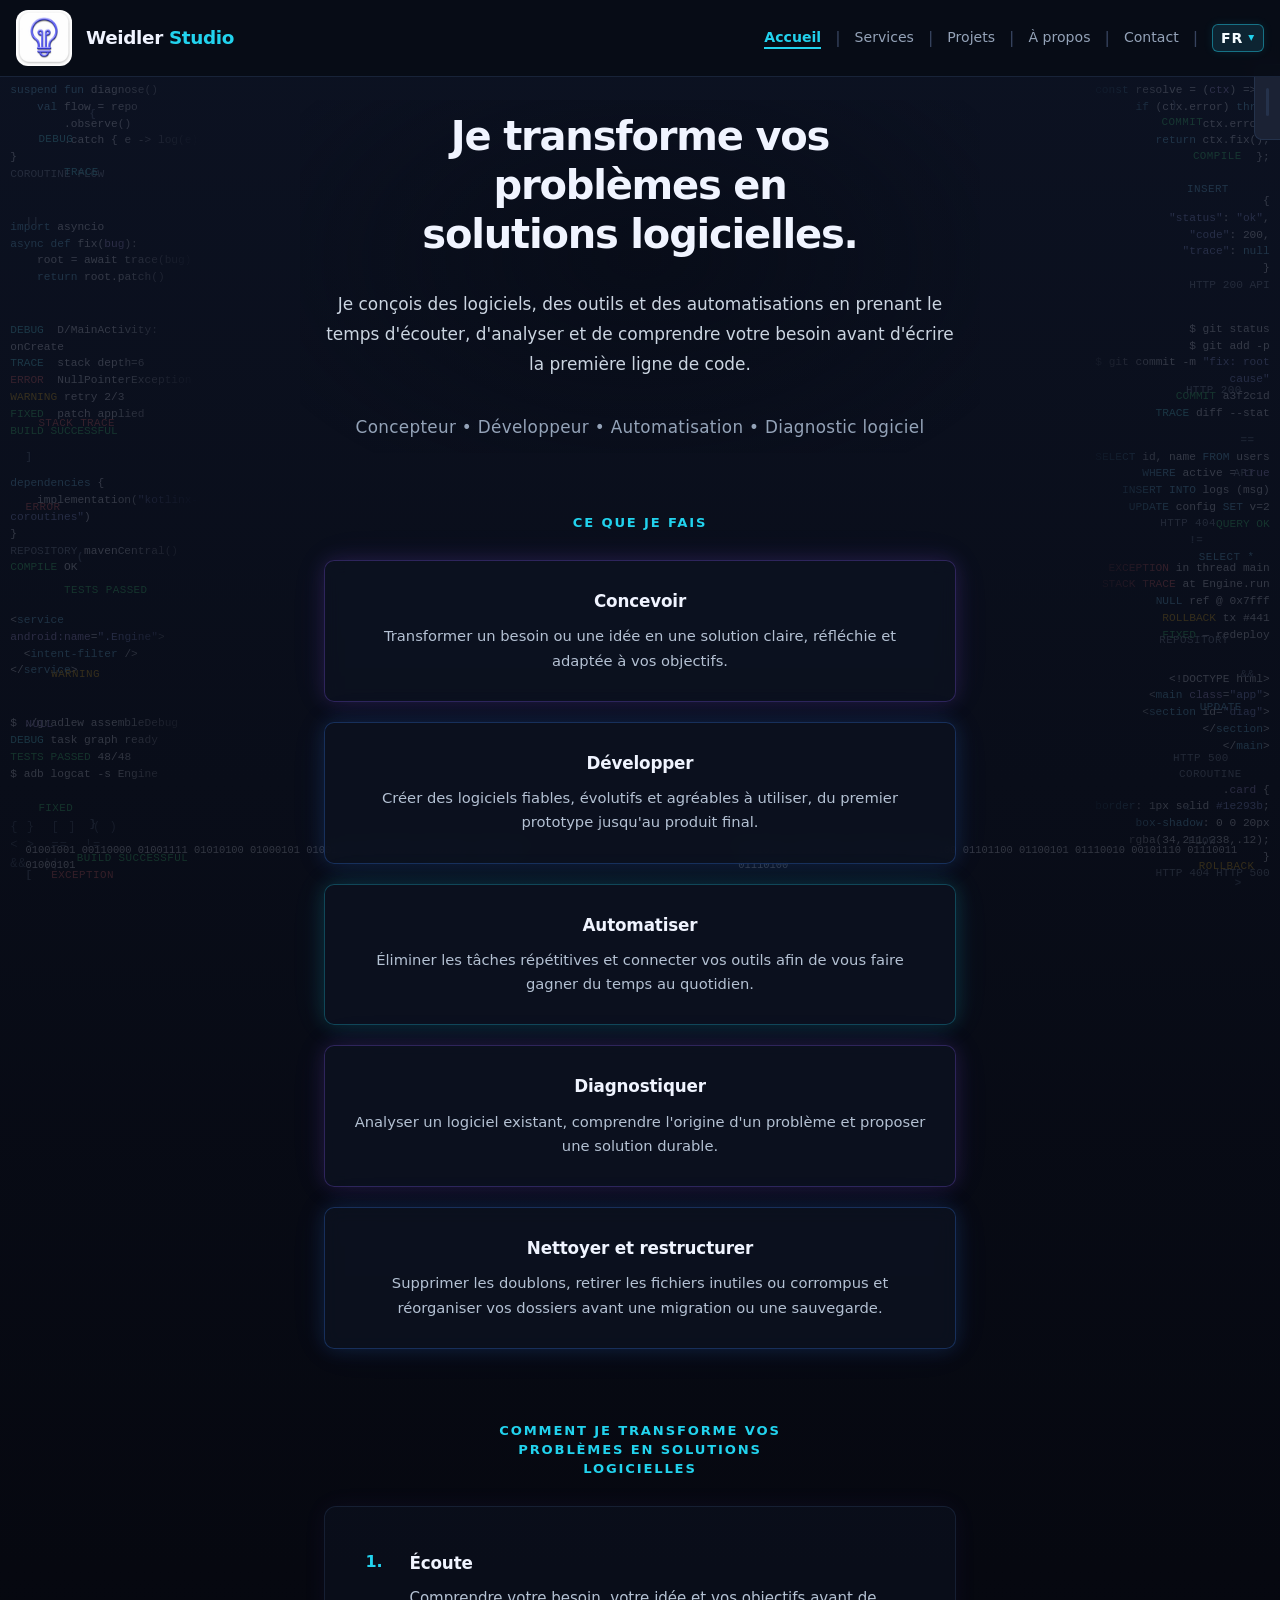
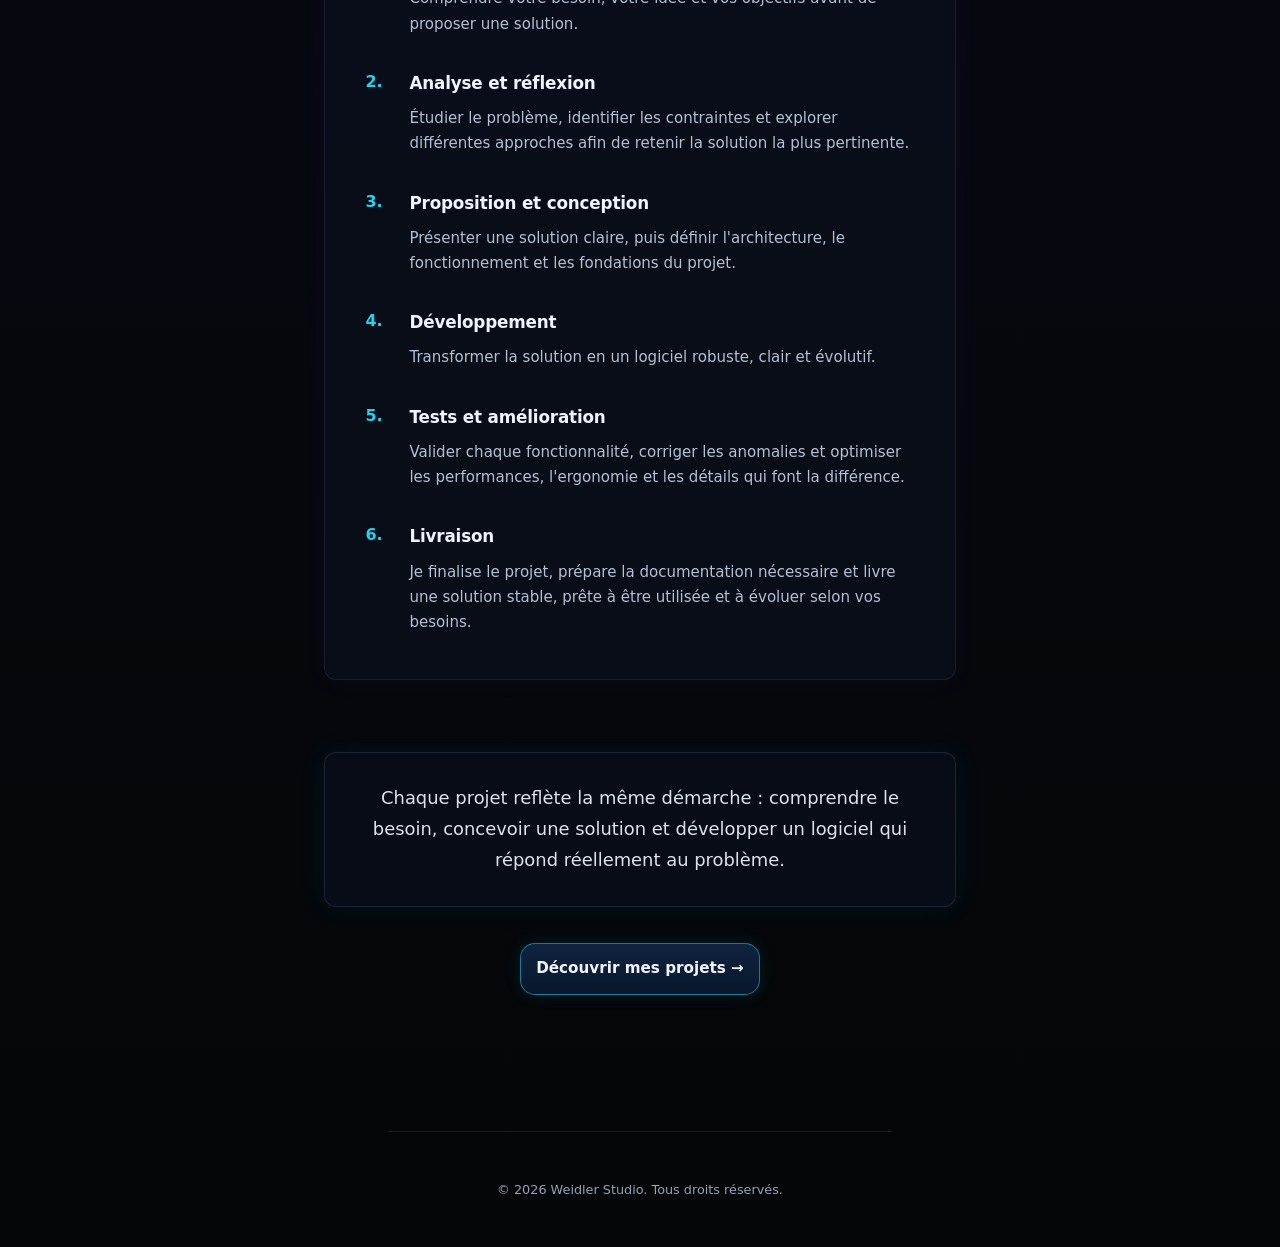
==== commit 9fa403d4: "temp: hide Soumission nav and CTA on official site Keep /soumission/ reachable by direct URL; flip H" ====
--- a/index.html
+++ b/index.html
@@ -10,9 +10,9 @@
     <script src="js/theme.js"></script>
     <link rel="stylesheet" href="css/site.css?v=9">
     <link rel="stylesheet" href="css/themes.css?v=9">
-    <link rel="stylesheet" href="css/layout.css?v=9">
-    <link rel="stylesheet" href="css/interactive.css?v=9">
-    <link rel="stylesheet" href="css/home.css?v=9">
+    <link rel="stylesheet" href="css/layout.css?v=14">
+    <link rel="stylesheet" href="css/interactive.css?v=11">
+    <link rel="stylesheet" href="css/home.css?v=11">
     <link rel="stylesheet" href="css/mobile-readability.css?v=9">
 </head>
 <body class="page-home" data-nav-root="" data-nav-active="home">
@@ -33,13 +33,12 @@
                 <span class="nav-sep" aria-hidden="true">|</span>
                 <a href="projects/index.html"><span class="nav-link-text" data-translate>Projets</span></a>
                 <span class="nav-sep" aria-hidden="true">|</span>
-                <a href="soumission/index.html"><span class="nav-link-text" data-translate>Soumission</span></a>
-                <span class="nav-sep" aria-hidden="true">|</span>
+                <!-- TEMP: Soumission masquée — lien menu retiré -->
                 <a href="about/index.html"><span class="nav-link-text" data-translate>À propos</span></a>
                 <span class="nav-sep" aria-hidden="true">|</span>
                 <a href="contact/index.html"><span class="nav-link-text" data-translate>Contact</span></a>
             </nav>
-            <script src="js/site-nav.js?v=3"></script>
+            <script src="js/site-nav.js?v=4"></script>
             <span class="lang-status" id="langStatus" data-translate>Traduction…</span>
             <nav class="lang-switcher" id="langFlags" aria-label="Choisir la langue">
                 <button type="button" class="lang-btn" data-lang="en" title="English">EN</button>
@@ -141,7 +140,7 @@
     </footer>
 
     <script src="js/nav.js"></script>
-    <script src="js/mobile-nav.js"></script>
+    <script src="js/mobile-nav.js?v=15"></script>
     <script src="js/portrait-lock.js"></script>
     <script src="js/back-to-top.js"></script>
     <script src="js/i18n.js"></script>
--- a/css/site.css
+++ b/css/site.css
@@ -1,667 +1,690 @@
-:root {
-    --radius: 10px;
-    --btn-radius: 15px;
-    --header-h: 64px;
-    --font: "Segoe UI", system-ui, -apple-system, BlinkMacSystemFont, sans-serif;
-}
-
-html {
-    scroll-behavior: smooth;
-}
-
-body {
-    background: linear-gradient(180deg, var(--bg-top) 0%, var(--bg-deep) 55%, var(--bg-gradient-end) 100%);
-    color: var(--text);
-    font-family: var(--font);
-}
-
-/* ── Arrière-plan décoratif (toutes les pages) ── */
-.home-bg-deco {
-    opacity: 0.18;
-}
-
-.home-bg-side {
-    font-family: "Cascadia Code", "Consolas", "Courier New", monospace;
-    opacity: 1;
-}
-
-.home-bg-block--symbols {
-    opacity: 0.85;
-}
-
-.home-bg-edge {
-    font-family: "Cascadia Code", "Consolas", "Courier New", monospace;
-    opacity: 1;
-}
-
-.home-bg-scatter {
-    font-family: "Cascadia Code", "Consolas", "Courier New", monospace;
-    opacity: 1;
-}
-
-.home-bg-sym {
-    color: #64748b;
-}
-
-.home-bg-deco .code-kw { color: #7dd3fc; }
-.home-bg-deco .code-str { color: #a5b4fc; }
-.home-bg-deco .code-var { color: #c4b5fd; }
-.home-bg-deco .code-log { color: #67e8f9; }
-.home-bg-deco .code-err { color: #f87171; }
-.home-bg-deco .code-warn { color: #fbbf24; }
-.home-bg-deco .code-ok { color: #4ade80; }
-.home-bg-deco .code-tag { color: #94a3b8; }
-.home-bg-deco .code-sym { color: #64748b; }
-
-img, video, svg { max-width: 100%; height: auto; }
-
-/* ── Liens (base) ── */
-a { color: inherit; }
-a:visited { color: inherit; }
-
-a.home-contact-email,
-a.home-contact-email:visited {
-    color: var(--accent);
-    text-decoration: none;
-}
-
-/* ── Contact accueil ── */
-.home-contact {
-    background: var(--bg-surface);
-    border: 1px solid rgba(34, 211, 238, 0.25);
-    border-radius: var(--radius);
-    box-shadow: var(--glow-cyan);
-}
-
-.home-contact-lead {
-    color: var(--text-muted);
-}
-
-.home-contact-email {
-    color: var(--accent);
-    border-radius: var(--btn-radius);
-    border: 1px solid rgba(34, 211, 238, 0.4);
-    background: var(--accent-soft);
-}
-
-/* ── Header ── */
-.site-header {
-    background: var(--header-bg);
-    backdrop-filter: blur(12px);
-    -webkit-backdrop-filter: blur(12px);
-    border-bottom: 1px solid var(--border);
-}
-
-.header-contact,
-.home-header-contact {
-    color: var(--accent);
-    border: 1px solid rgba(34, 211, 238, 0.45);
-    border-radius: var(--radius);
-    background: rgba(34, 211, 238, 0.06);
-    box-shadow: var(--glow-cyan);
-}
-
-.logo-icon {
-    border-radius: 12px;
-}
-
-.logo-text { color: var(--text); }
-.logo-text span { color: var(--accent); }
-
-.nav-toggle {
-    background: var(--bg-card);
-    border: 1px solid var(--border);
-    color: var(--text);
-    border-radius: 8px;
-}
-
-.lang-status { color: var(--accent); }
-
-.lang-switcher:not(.lang-dropdown-menu) {
-    border: 0;
-}
-
-.lang-dropdown-toggle {
-    font-family: inherit;
-    color: var(--lang-active-text);
-    background: var(--lang-toggle-bg);
-    border: 1px solid var(--lang-toggle-border);
-    border-radius: 6px;
-    box-shadow: 0 0 12px rgba(34, 211, 238, 0.16);
-}
-
-.main-nav .lang-dropdown--nav .lang-dropdown-toggle {
-    background: rgba(15, 42, 56, 0.85);
-    border-color: rgba(34, 211, 238, 0.45);
-    box-shadow: 0 0 10px rgba(34, 211, 238, 0.1);
-}
-
-.lang-dropdown-chevron { color: var(--accent); }
-
-.lang-dropdown-menu {
-    background: var(--dropdown-bg);
-    border: 1px solid rgba(34, 211, 238, 0.35);
-    border-radius: 8px;
-    box-shadow: var(--glow-cyan), 0 8px 24px rgba(0, 0, 0, 0.35);
-    backdrop-filter: blur(10px);
-    -webkit-backdrop-filter: blur(10px);
-}
-
-.lang-btn {
-    background: transparent;
-    border: 1px solid transparent;
-    color: var(--lang-inactive);
-    font-family: inherit;
-    border-radius: 6px;
-    box-shadow: none;
-}
-
-.lang-btn .lang-native { opacity: 0.88; }
-
-.main-nav a { color: var(--text-muted); }
-
-.main-nav .nav-sep {
-    color: rgba(94, 115, 154, 0.55);
-}
-
-/* ── Footer ── */
-.site-footer {
-    color: var(--text-muted);
-    border-top: 1px solid var(--border);
-}
-
-/* ── Badges ── */
-.badge { border-radius: 20px; }
-
-.badge-available {
-    background: var(--accent-soft);
-    color: var(--accent);
-}
-
-.badge-soon {
-    background: rgba(100, 116, 139, 0.2);
-    color: var(--badge-soon);
-}
-
-.badge-tool {
-    background: rgba(59, 130, 246, 0.15);
-    color: var(--badge-tool);
-}
-
-/* ── Pages produits ── */
-.lead { color: var(--lead-color); }
-.page-hero h1 { color: var(--text); }
-
-.preview-box {
-    background: var(--bg-card);
-    border: 1px solid rgba(34, 211, 238, 0.28);
-    border-radius: var(--radius);
-    box-shadow: var(--glow-cyan);
-    backdrop-filter: blur(8px);
-    -webkit-backdrop-filter: blur(8px);
-}
-
-.hero-app-shot {
-    background: var(--bg-card);
-    border: 1px solid rgba(34, 211, 238, 0.28);
-    border-radius: var(--radius);
-    box-shadow: var(--glow-cyan);
-    backdrop-filter: blur(8px);
-    -webkit-backdrop-filter: blur(8px);
-}
-
-.btn-download-nexus {
-    background: var(--btn-primary-bg);
-    color: var(--text);
-    border-radius: var(--btn-radius);
-    border: 1px solid var(--btn-primary-border);
-    box-shadow: var(--glow-cyan), 0 4px 12px rgba(0, 0, 0, 0.22);
-}
-
-.btn-download-icon {
-    background: rgba(0, 0, 0, 0.2);
-    border-radius: 10px;
-}
-
-.btn-download-label small { opacity: 0.88; }
-
-.hero-download-note { color: var(--text-muted); }
-.hero-download-note strong { color: var(--text); }
-
-.hero-download-smartscreen {
-    color: #e8c547;
-    background: rgba(201, 162, 39, 0.12);
-    border: 1px solid rgba(201, 162, 39, 0.35);
-    border-radius: var(--radius);
-}
-
-.hero-download-smartscreen strong { color: #f0d060; }
-.hero-download-smartscreen p { color: #ddd5b8; }
-
-.btn-primary {
-    background: var(--btn-primary-bg);
-    color: var(--text);
-    border-radius: var(--btn-radius);
-    border: 1px solid var(--btn-primary-border);
-    box-shadow:
-        0 0 16px rgba(34, 211, 238, 0.12),
-        0 4px 12px rgba(0, 0, 0, 0.22);
-}
-
-.btn-outline {
-    background: var(--btn-secondary-bg);
-    border: 1px solid var(--btn-secondary-border);
-    color: var(--text);
-    border-radius: var(--btn-radius);
-    box-shadow:
-        0 0 6px rgba(139, 92, 246, 0.05),
-        0 2px 10px rgba(0, 0, 0, 0.18);
-}
-
-.note-muted { color: var(--text-muted-soft); }
-
-.features-title,
-.screenshots-title,
-.discussion-title {
-    color: var(--accent);
-}
-
-.feature-card,
-.form-card,
-.comment-card,
-.teaser-box,
-.screenshot-card {
-    background: var(--bg-card);
-    border: 1px solid var(--border);
-    border-radius: var(--radius);
-    backdrop-filter: blur(8px);
-    -webkit-backdrop-filter: blur(8px);
-}
-
-.feature-card,
-.teaser-box,
-.screenshot-card {
-    box-shadow: 0 0 24px rgba(139, 92, 246, 0.06);
-}
-
-.form-card,
-.comment-card {
-    box-shadow: var(--glow-cyan);
-}
-
-.features-grid .feature-card:nth-child(4n + 1) {
-    border-color: rgba(139, 92, 246, 0.28);
-    box-shadow: var(--glow-violet);
-}
-
-.features-grid .feature-card:nth-child(4n + 2) {
-    border-color: rgba(59, 130, 246, 0.28);
-    box-shadow: var(--glow-blue);
-}
-
-.features-grid .feature-card:nth-child(4n + 3) {
-    border-color: rgba(34, 211, 238, 0.28);
-    box-shadow: var(--glow-cyan);
-}
-
-.features-grid .feature-card:nth-child(4n + 4) {
-    border-color: rgba(139, 92, 246, 0.28);
-    box-shadow: var(--glow-violet);
-}
-
-.feature-card h3 { color: var(--text); }
-.feature-card p { color: var(--text-muted-soft); }
-
-.discussion-subtitle { color: var(--text-muted-soft); }
-.form-group label { color: var(--text-muted); }
-
-input:not([type="checkbox"]),
-textarea,
-select {
-    background: var(--bg-card);
-    border: 1px solid var(--border);
-    border-radius: 8px;
-    color: var(--text);
-    font-family: inherit;
-}
-
-.btn-submit {
-    background: var(--btn-secondary-bg);
-    border: 1px solid var(--btn-secondary-border);
-    color: var(--text);
-    border-radius: var(--btn-radius);
-    box-shadow: 0 0 6px rgba(139, 92, 246, 0.05), 0 2px 10px rgba(0, 0, 0, 0.18);
-}
-
-.comment-author { color: var(--accent-violet); }
-.comment-text { color: var(--text); }
-
-.btn-translate-comment {
-    background: none;
-    border: none;
-    font-family: inherit;
-    color: var(--accent);
-}
-
-.comments-empty-msg {
-    color: var(--text-muted-soft);
-    border: 1px dashed var(--border);
-    border-radius: var(--radius);
-}
-
-.page-intro h1 { color: var(--text); }
-
-.badge-cat-type {
-    background: rgba(139, 92, 246, 0.18);
-    color: var(--accent-violet);
-}
-
-.badge-cat-platform {
-    background: rgba(59, 130, 246, 0.15);
-    color: var(--badge-tool);
-}
-
-.project-see-also { color: var(--text-muted-soft); }
-.project-see-also__label { color: var(--text-muted); }
-.project-see-also__sep { color: var(--text-muted); opacity: 0.5; }
-.project-see-also a { color: var(--text-muted-soft); }
-.project-see-also__current { color: var(--text); }
-
-a.project-card-link h3 { color: var(--text); }
-.project-card-more { color: var(--accent); }
-
-.about-list li { color: var(--text-muted-soft); }
-
-.about-list li::before {
-    content: "";
-    border-radius: 50%;
-    background: var(--accent);
-    box-shadow: 0 0 8px rgba(34, 211, 238, 0.35);
-}
-
-.page-contact .contact-signal-qr {
-    border-radius: var(--radius);
-    border: 1px solid var(--border);
-    box-shadow: 0 8px 24px rgba(12, 18, 34, 0.08);
-}
-
-.badge-dev {
-    background: rgba(201, 162, 39, 0.18);
-    color: var(--badge-dev);
-}
-
-.teaser-box {
-    border-color: rgba(139, 92, 246, 0.28);
-    box-shadow: var(--glow-violet);
-}
-
-.teaser-box h1 { color: var(--text); }
-.teaser-box p { color: var(--text-muted-soft); }
-
-/* Correctif — visibilité du fond code */
-.home-bg-deco { opacity: 0.18 !important; }
-.home-bg-side { opacity: 1 !important; }
-.home-bg-edge { opacity: 1 !important; }
-.home-bg-scatter { opacity: 1 !important; }
-
-.submission-panel {
-    background: var(--bg-card);
-    border: 1px solid rgba(34, 211, 238, 0.28);
-    border-radius: var(--radius);
-    box-shadow: var(--glow-cyan);
-}
-
-.submission-panel label { color: var(--text); }
-
-.submission-field-error { color: #fca5a5; }
-
-.submission-field-invalid {
-    border-color: rgba(252, 165, 165, 0.7) !important;
-    box-shadow: 0 0 0 1px rgba(252, 165, 165, 0.18) !important;
-}
-
-.submission-required-notice { color: rgba(226, 232, 240, 0.86); }
-.submission-required-notice.is-error { color: #fca5a5; }
-
-.submission-consent {
-    border-top: 1px solid rgba(255, 255, 255, 0.08);
-}
-
-#submissionStepRates h4 { color: var(--accent); }
-
-#submissionStepRates .submission-consent {
-    border-top: 1px solid rgba(255, 255, 255, 0.08);
-}
-
-#submissionStartBtn { opacity: 1; }
-
-#submissionStartBtn:not(:disabled) {
-    background: linear-gradient(180deg, rgba(22, 56, 92, 0.98), rgba(12, 34, 58, 1));
-    border: 1px solid rgba(34, 211, 238, 0.9);
-    border-radius: 12px;
-    color: #fff;
-    box-shadow: 0 0 18px rgba(34, 211, 238, 0.28);
-}
-
-#submissionStartBtn:disabled {
-    background: rgba(22, 56, 92, 0.45);
-    border: 1px solid rgba(34, 211, 238, 0.35);
-    border-radius: 12px;
-    color: rgba(255, 255, 255, 0.55);
-    opacity: 1;
-}
-
-.submission-panel select {
-    background-color: var(--bg-card);
-    border: 1px solid var(--border);
-    border-radius: 10px;
-    color: var(--text);
-    font-family: inherit;
-}
-
-/* ── Panneau thème ── */
-.theme-drawer-tab {
-    border: 1px solid var(--border);
-    border-right: none;
-    border-radius: 8px 0 0 8px;
-    background: var(--surface-color);
-    color: var(--text-muted);
-}
-
-.theme-drawer-tab-grip {
-    border-radius: 999px;
-    background: var(--border);
-}
-
-.theme-drawer-panel {
-    border: none;
-    background: var(--surface-color);
-}
-
-.theme-drawer.is-open .theme-drawer-panel {
-    border: 1px solid var(--border);
-    border-right: none;
-}
-
-.theme-drawer-label { color: var(--text-muted-soft); }
-
-.theme-mode-btn {
-    border: 1px solid var(--border);
-    border-radius: var(--radius);
-    background: transparent;
-    color: var(--text-muted);
-    font: inherit;
-}
-
-.theme-mode-btn.active {
-    color: var(--accent);
-    border-color: rgba(34, 211, 238, 0.45);
-    background: var(--accent-soft);
-}
-
-/* ── Remonter en haut ── */
-.site-back-top { opacity: 0; }
-
-.site-back-top.is-visible { opacity: 1; }
-
-.site-back-top-btn {
-    border-radius: 999px;
-    border: 1px solid rgba(34, 211, 238, 0.38);
-    background: rgba(12, 18, 32, 0.92);
-    color: var(--text);
-    font: inherit;
-    box-shadow: 0 0 14px rgba(34, 211, 238, 0.10);
-}
-
-/* ── Verrouillage paysage ── */
-.portrait-lock-overlay {
-    background: var(--bg-deep);
-    color: var(--text);
-    border: none;
-}
-
-.portrait-lock-icon {
-    color: var(--accent);
-    opacity: 0.72;
-}
-
-.portrait-lock-message { color: var(--text-muted-soft); }
-
-/* ── Mobile : couleurs UI (progress, swipe hints) ── */
-@media (max-width: 640px) {
-    .mobile-page-progress {
-        color: var(--text-muted);
-    }
-
-    .mobile-page-progress__step {
-        color: var(--text-muted-soft);
-    }
-
-    .mobile-swipe-hint {
-        border: none;
-        background: transparent;
-        color: var(--accent);
-        opacity: 0.72;
-        box-shadow: none;
-    }
-
-    .mobile-swipe-hint svg {
-        filter: drop-shadow(0 0 6px rgba(34, 211, 238, 0.28));
-    }
-
-    .main-nav {
-        border-top-color: var(--border);
-    }
-
-    .main-nav a {
-        border-bottom-color: var(--border);
-    }
-
-    .main-nav .lang-dropdown--nav {
-        border-bottom-color: var(--border);
-    }
-}
-
-/* ── Thème jour : halos et surfaces (couleurs statiques) ── */
-html[data-theme="day"] body::before,
-html[data-theme="auto"][data-theme-effective="day"] body::before {
-    content: "";
-    background:
-        radial-gradient(ellipse 52% 42% at 12% 18%, rgba(34, 211, 238, 0.125) 0%, transparent 72%),
-        radial-gradient(ellipse 48% 38% at 88% 78%, rgba(139, 92, 246, 0.09) 0%, transparent 70%);
-}
-
-html[data-theme="day"] .site-header,
-html[data-theme="auto"][data-theme-effective="day"] .site-header {
-    backdrop-filter: blur(14px);
-    -webkit-backdrop-filter: blur(14px);
-}
-
-html[data-theme="day"] .btn-primary,
-html[data-theme="auto"][data-theme-effective="day"] .btn-primary {
-    color: var(--text);
-    box-shadow:
-        0 0 12px rgba(34, 211, 238, 0.08),
-        0 4px 12px rgba(12, 18, 34, 0.06);
-}
-
-html[data-theme="day"] .btn-outline,
-html[data-theme="auto"][data-theme-effective="day"] .btn-outline {
-    box-shadow:
-        0 0 8px rgba(139, 92, 246, 0.06),
-        0 2px 10px rgba(12, 18, 34, 0.05);
-}
-
-html[data-theme="day"] .feature-card,
-html[data-theme="day"] .form-card,
-html[data-theme="day"] .comment-card,
-html[data-theme="day"] .teaser-box,
-html[data-theme="day"] .screenshot-card,
-html[data-theme="day"] .submission-panel,
-html[data-theme="auto"][data-theme-effective="day"] .feature-card,
-html[data-theme="auto"][data-theme-effective="day"] .form-card,
-html[data-theme="auto"][data-theme-effective="day"] .comment-card,
-html[data-theme="auto"][data-theme-effective="day"] .teaser-box,
-html[data-theme="auto"][data-theme-effective="day"] .screenshot-card,
-html[data-theme="auto"][data-theme-effective="day"] .submission-panel {
-    background: rgba(255, 255, 255, 0.9);
-    border-color: var(--card-border);
-    box-shadow: var(--card-shadow);
-}
-
-html[data-theme="day"] .lang-dropdown-toggle,
-html[data-theme="auto"][data-theme-effective="day"] .lang-dropdown-toggle {
-    color: var(--lang-toggle-text);
-    background: var(--lang-toggle-bg);
-    border-color: var(--lang-toggle-border);
-    box-shadow: 0 0 10px rgba(34, 211, 238, 0.08);
-}
-
-html[data-theme="day"] .main-nav .lang-dropdown--nav .lang-dropdown-toggle,
-html[data-theme="auto"][data-theme-effective="day"] .main-nav .lang-dropdown--nav .lang-dropdown-toggle {
-    background: var(--lang-toggle-bg);
-    border: 1px solid var(--lang-toggle-border);
-    color: var(--lang-toggle-text);
-    box-shadow: 0 0 10px rgba(34, 211, 238, 0.08);
-}
-
-html[data-theme="day"] .lang-btn,
-html[data-theme="auto"][data-theme-effective="day"] .lang-btn {
-    color: var(--lang-inactive);
-    background: transparent;
-}
-
-html[data-theme="day"] .lang-btn.active,
-html[data-theme="auto"][data-theme-effective="day"] .lang-btn.active {
-    background: #22d3ee;
-    border-color: #22d3ee;
-    color: #ffffff;
-    box-shadow: 0 0 12px rgba(34, 211, 238, 0.2);
-}
-
-html[data-theme="day"] .page-soumission #submissionStartBtn:not(:disabled),
-html[data-theme="auto"][data-theme-effective="day"] .page-soumission #submissionStartBtn:not(:disabled) {
-    background: var(--btn-primary-bg);
-    border: 1px solid var(--btn-primary-border);
-    border-radius: var(--btn-radius);
-    color: var(--text);
-    box-shadow:
-        0 0 12px rgba(34, 211, 238, 0.08),
-        0 4px 12px rgba(12, 18, 34, 0.06);
-}
-
-html[data-theme="day"] .page-soumission #submissionStartBtn:disabled,
-html[data-theme="auto"][data-theme-effective="day"] .page-soumission #submissionStartBtn:disabled {
-    background: rgba(232, 247, 251, 0.88);
-    border: 1px solid rgba(34, 211, 238, 0.22);
-    border-radius: var(--btn-radius);
-    color: var(--text-muted);
-    box-shadow: none;
-    opacity: 1;
-}
-
-html[data-theme-effective="day"] .site-back-top-btn {
-    background: rgba(255, 255, 255, 0.96);
-    border-color: rgba(8, 145, 178, 0.38);
-    box-shadow: 0 0 14px rgba(34, 211, 238, 0.08);
-}
+:root {
+    --radius: 10px;
+    --btn-radius: 15px;
+    --header-h: 64px;
+    --font: "Segoe UI", system-ui, -apple-system, BlinkMacSystemFont, sans-serif;
+}
+
+html {
+    scroll-behavior: smooth;
+}
+
+body {
+    background: linear-gradient(180deg, var(--bg-top) 0%, var(--bg-deep) 55%, var(--bg-gradient-end) 100%);
+    color: var(--text);
+    font-family: var(--font);
+}
+
+/* ── Arrière-plan décoratif (toutes les pages) ── */
+.home-bg-deco {
+    opacity: 0.18;
+}
+
+.home-bg-side {
+    font-family: "Cascadia Code", "Consolas", "Courier New", monospace;
+    opacity: 1;
+}
+
+.home-bg-block--symbols {
+    opacity: 0.85;
+}
+
+.home-bg-edge {
+    font-family: "Cascadia Code", "Consolas", "Courier New", monospace;
+    opacity: 1;
+}
+
+.home-bg-scatter {
+    font-family: "Cascadia Code", "Consolas", "Courier New", monospace;
+    opacity: 1;
+}
+
+.home-bg-sym {
+    color: #64748b;
+}
+
+.home-bg-deco .code-kw { color: #7dd3fc; }
+.home-bg-deco .code-str { color: #a5b4fc; }
+.home-bg-deco .code-var { color: #c4b5fd; }
+.home-bg-deco .code-log { color: #67e8f9; }
+.home-bg-deco .code-err { color: #f87171; }
+.home-bg-deco .code-warn { color: #fbbf24; }
+.home-bg-deco .code-ok { color: #4ade80; }
+.home-bg-deco .code-tag { color: #94a3b8; }
+.home-bg-deco .code-sym { color: #64748b; }
+
+img, video, svg { max-width: 100%; height: auto; }
+
+/* ── Liens (base) ── */
+a { color: inherit; }
+a:visited { color: inherit; }
+
+a.home-contact-email,
+a.home-contact-email:visited {
+    color: var(--accent);
+    text-decoration: none;
+}
+
+/* ── Contact accueil ── */
+.home-contact {
+    background: var(--bg-surface);
+    border: 1px solid rgba(34, 211, 238, 0.25);
+    border-radius: var(--radius);
+    box-shadow: var(--glow-cyan);
+}
+
+.home-contact-lead {
+    color: var(--text-muted);
+}
+
+.home-contact-email {
+    color: var(--accent);
+    border-radius: var(--btn-radius);
+    border: 1px solid rgba(34, 211, 238, 0.4);
+    background: var(--accent-soft);
+}
+
+/* ── Header ── */
+.site-header {
+    background: var(--header-bg);
+    backdrop-filter: blur(12px);
+    -webkit-backdrop-filter: blur(12px);
+    border-bottom: 1px solid var(--border);
+}
+
+.header-contact,
+.home-header-contact {
+    color: var(--accent);
+    border: 1px solid rgba(34, 211, 238, 0.45);
+    border-radius: var(--radius);
+    background: rgba(34, 211, 238, 0.06);
+    box-shadow: var(--glow-cyan);
+}
+
+.logo-icon {
+    border-radius: 12px;
+}
+
+.logo-text { color: var(--text); }
+.logo-text span { color: var(--accent); }
+
+.nav-toggle {
+    background: var(--bg-card);
+    border: 1px solid var(--border);
+    color: var(--text);
+    border-radius: 8px;
+}
+
+.lang-status { color: var(--accent); }
+
+.lang-switcher:not(.lang-dropdown-menu) {
+    border: 0;
+}
+
+.lang-dropdown-toggle {
+    font-family: inherit;
+    color: var(--lang-active-text);
+    background: var(--lang-toggle-bg);
+    border: 1px solid var(--lang-toggle-border);
+    border-radius: 6px;
+    box-shadow: 0 0 12px rgba(34, 211, 238, 0.16);
+}
+
+.main-nav .lang-dropdown--nav .lang-dropdown-toggle {
+    background: rgba(15, 42, 56, 0.85);
+    border-color: rgba(34, 211, 238, 0.45);
+    box-shadow: 0 0 10px rgba(34, 211, 238, 0.1);
+}
+
+.lang-dropdown-chevron { color: var(--accent); }
+
+.lang-dropdown-menu {
+    background: var(--dropdown-bg);
+    border: 1px solid rgba(34, 211, 238, 0.35);
+    border-radius: 8px;
+    box-shadow: var(--glow-cyan), 0 8px 24px rgba(0, 0, 0, 0.35);
+    backdrop-filter: blur(10px);
+    -webkit-backdrop-filter: blur(10px);
+}
+
+.lang-btn {
+    background: transparent;
+    border: 1px solid transparent;
+    color: var(--lang-inactive);
+    font-family: inherit;
+    border-radius: 6px;
+    box-shadow: none;
+}
+
+.lang-btn .lang-native { opacity: 0.88; }
+
+.main-nav a { color: var(--text-muted); }
+
+.main-nav .nav-sep {
+    color: rgba(94, 115, 154, 0.55);
+}
+
+/* ── Footer ── */
+.site-footer {
+    color: var(--text-muted);
+    border-top: 1px solid var(--border);
+}
+
+/* ── Badges ── */
+.badge { border-radius: 20px; }
+
+.badge-available {
+    background: var(--accent-soft);
+    color: var(--accent);
+}
+
+.badge-soon {
+    background: rgba(100, 116, 139, 0.2);
+    color: var(--badge-soon);
+}
+
+.badge-tool {
+    background: rgba(59, 130, 246, 0.15);
+    color: var(--badge-tool);
+}
+
+/* ── Pages produits ── */
+.lead { color: var(--lead-color); }
+.page-hero h1 { color: var(--text); }
+
+.preview-box {
+    background: var(--bg-card);
+    border: 1px solid rgba(34, 211, 238, 0.28);
+    border-radius: var(--radius);
+    box-shadow: var(--glow-cyan);
+    backdrop-filter: blur(8px);
+    -webkit-backdrop-filter: blur(8px);
+}
+
+.hero-app-shot {
+    background: var(--bg-card);
+    border: 1px solid rgba(34, 211, 238, 0.28);
+    border-radius: var(--radius);
+    box-shadow: var(--glow-cyan);
+    backdrop-filter: blur(8px);
+    -webkit-backdrop-filter: blur(8px);
+}
+
+.btn-download-nexus {
+    background: var(--btn-primary-bg);
+    color: var(--text);
+    border-radius: var(--btn-radius);
+    border: 1px solid var(--btn-primary-border);
+    box-shadow: var(--glow-cyan), 0 4px 12px rgba(0, 0, 0, 0.22);
+}
+
+.btn-download-icon {
+    background: rgba(0, 0, 0, 0.2);
+    border-radius: 10px;
+}
+
+.btn-download-label small { opacity: 0.88; }
+
+.hero-download-note { color: var(--text-muted); }
+.hero-download-note strong { color: var(--text); }
+
+.hero-download-smartscreen {
+    color: #e8c547;
+    background: rgba(201, 162, 39, 0.12);
+    border: 1px solid rgba(201, 162, 39, 0.35);
+    border-radius: var(--radius);
+}
+
+.hero-download-smartscreen strong { color: #f0d060; }
+.hero-download-smartscreen p { color: #ddd5b8; }
+
+.btn-primary {
+    background: var(--btn-primary-bg);
+    color: var(--text);
+    border-radius: var(--btn-radius);
+    border: 1px solid var(--btn-primary-border);
+    box-shadow:
+        0 0 16px rgba(34, 211, 238, 0.12),
+        0 4px 12px rgba(0, 0, 0, 0.22);
+}
+
+.btn-outline {
+    background: var(--btn-secondary-bg);
+    border: 1px solid var(--btn-secondary-border);
+    color: var(--text);
+    border-radius: var(--btn-radius);
+    box-shadow:
+        0 0 6px rgba(139, 92, 246, 0.05),
+        0 2px 10px rgba(0, 0, 0, 0.18);
+}
+
+.note-muted { color: var(--text-muted-soft); }
+
+.features-title,
+.screenshots-title,
+.discussion-title {
+    color: var(--accent);
+}
+
+.feature-card,
+.form-card,
+.comment-card,
+.teaser-box,
+.screenshot-card {
+    background: var(--bg-card);
+    border: 1px solid var(--border);
+    border-radius: var(--radius);
+    backdrop-filter: blur(8px);
+    -webkit-backdrop-filter: blur(8px);
+}
+
+.feature-card,
+.teaser-box,
+.screenshot-card {
+    box-shadow: 0 0 24px rgba(139, 92, 246, 0.06);
+}
+
+.form-card,
+.comment-card {
+    box-shadow: var(--glow-cyan);
+}
+
+.features-grid .feature-card:nth-child(4n + 1) {
+    border-color: rgba(139, 92, 246, 0.28);
+    box-shadow: var(--glow-violet);
+}
+
+.features-grid .feature-card:nth-child(4n + 2) {
+    border-color: rgba(59, 130, 246, 0.28);
+    box-shadow: var(--glow-blue);
+}
+
+.features-grid .feature-card:nth-child(4n + 3) {
+    border-color: rgba(34, 211, 238, 0.28);
+    box-shadow: var(--glow-cyan);
+}
+
+.features-grid .feature-card:nth-child(4n + 4) {
+    border-color: rgba(139, 92, 246, 0.28);
+    box-shadow: var(--glow-violet);
+}
+
+.feature-card h3 { color: var(--text); }
+.feature-card p { color: var(--text-muted-soft); }
+
+.discussion-subtitle { color: var(--text-muted-soft); }
+.form-group label { color: var(--text-muted); }
+
+input:not([type="checkbox"]),
+textarea,
+select {
+    background: var(--bg-card);
+    border: 1px solid var(--border);
+    border-radius: 8px;
+    color: var(--text);
+    font-family: inherit;
+}
+
+.btn-submit {
+    background: var(--btn-secondary-bg);
+    border: 1px solid var(--btn-secondary-border);
+    color: var(--text);
+    border-radius: var(--btn-radius);
+    box-shadow: 0 0 6px rgba(139, 92, 246, 0.05), 0 2px 10px rgba(0, 0, 0, 0.18);
+}
+
+.comment-author { color: var(--accent-violet); }
+.comment-text { color: var(--text); }
+
+.btn-translate-comment {
+    background: none;
+    border: none;
+    font-family: inherit;
+    color: var(--accent);
+}
+
+.comments-empty-msg {
+    color: var(--text-muted-soft);
+    border: 1px dashed var(--border);
+    border-radius: var(--radius);
+}
+
+.page-intro h1 { color: var(--text); }
+
+.badge-cat-type {
+    background: rgba(139, 92, 246, 0.18);
+    color: var(--accent-violet);
+}
+
+.badge-cat-platform {
+    background: rgba(59, 130, 246, 0.15);
+    color: var(--badge-tool);
+}
+
+.project-see-also { color: var(--text-muted-soft); }
+.project-see-also__label { color: var(--text-muted); }
+.project-see-also__sep { color: var(--text-muted); opacity: 0.5; }
+.project-see-also a { color: var(--text-muted-soft); }
+.project-see-also__current { color: var(--text); }
+
+a.project-card-link h3 { color: var(--text); }
+.project-card-more { color: var(--accent); }
+
+.about-list li { color: var(--text-muted-soft); }
+
+.about-list li::before {
+    content: "";
+    border-radius: 50%;
+    background: var(--accent);
+    box-shadow: 0 0 8px rgba(34, 211, 238, 0.35);
+}
+
+.page-contact .contact-signal-qr {
+    border-radius: var(--radius);
+    border: 1px solid var(--border);
+    box-shadow: 0 8px 24px rgba(12, 18, 34, 0.08);
+}
+
+.badge-dev {
+    background: rgba(201, 162, 39, 0.18);
+    color: var(--badge-dev);
+}
+
+.teaser-box {
+    border-color: rgba(139, 92, 246, 0.28);
+    box-shadow: var(--glow-violet);
+}
+
+.teaser-box h1 { color: var(--text); }
+.teaser-box p { color: var(--text-muted-soft); }
+
+/* Correctif — visibilité du fond code */
+.home-bg-deco { opacity: 0.18 !important; }
+.home-bg-side { opacity: 1 !important; }
+.home-bg-edge { opacity: 1 !important; }
+.home-bg-scatter { opacity: 1 !important; }
+
+.submission-panel {
+    background: var(--bg-card);
+    border: 1px solid rgba(34, 211, 238, 0.28);
+    border-radius: var(--radius);
+    box-shadow: var(--glow-cyan);
+}
+
+.submission-panel label { color: var(--text); }
+
+.submission-field-error { color: #fca5a5; }
+
+.submission-field-invalid {
+    border-color: rgba(252, 165, 165, 0.7) !important;
+    box-shadow: 0 0 0 1px rgba(252, 165, 165, 0.18) !important;
+}
+
+.submission-required-notice { color: rgba(226, 232, 240, 0.86); }
+.submission-required-notice.is-error { color: #fca5a5; }
+
+.submission-consent {
+    border-top: 1px solid rgba(255, 255, 255, 0.08);
+}
+
+#submissionStepRates h4 { color: var(--accent); }
+
+#submissionStepRates .submission-consent {
+    border-top: 1px solid rgba(255, 255, 255, 0.08);
+}
+
+#submissionStartBtn { opacity: 1; }
+
+#submissionStartBtn:not(:disabled) {
+    background: linear-gradient(180deg, rgba(22, 56, 92, 0.98), rgba(12, 34, 58, 1));
+    border: 1px solid rgba(34, 211, 238, 0.9);
+    border-radius: 12px;
+    color: #fff;
+    box-shadow: 0 0 18px rgba(34, 211, 238, 0.28);
+}
+
+#submissionStartBtn:disabled {
+    background: rgba(22, 56, 92, 0.45);
+    border: 1px solid rgba(34, 211, 238, 0.35);
+    border-radius: 12px;
+    color: rgba(255, 255, 255, 0.55);
+    opacity: 1;
+}
+
+.submission-panel select {
+    background-color: var(--bg-card);
+    border: 1px solid var(--border);
+    border-radius: 10px;
+    color: var(--text);
+    font-family: inherit;
+}
+
+.page-soumission .submission-select-toggle {
+    background-color: var(--bg-card);
+    border: 1px solid var(--border);
+    border-radius: 10px;
+    color: var(--text);
+}
+
+.page-soumission .submission-select-menu {
+    background-color: var(--bg-card);
+    border: 1px solid var(--border);
+    border-radius: 10px;
+}
+
+.page-soumission .submission-select-option {
+    background: transparent;
+    color: var(--text-muted-soft);
+    border-bottom-color: var(--border);
+}
+
+.page-soumission .submission-select-option.is-selected {
+    color: var(--text);
+}
+
+/* ── Panneau thème ── */
+.theme-drawer-tab {
+    border: 1px solid var(--border);
+    border-right: none;
+    border-radius: 8px 0 0 8px;
+    background: var(--surface-color);
+    color: var(--text-muted);
+}
+
+.theme-drawer-tab-grip {
+    border-radius: 999px;
+    background: var(--border);
+}
+
+.theme-drawer-panel {
+    border: none;
+    background: var(--surface-color);
+}
+
+.theme-drawer.is-open .theme-drawer-panel {
+    border: 1px solid var(--border);
+    border-right: none;
+}
+
+.theme-drawer-label { color: var(--text-muted-soft); }
+
+.theme-mode-btn {
+    border: 1px solid var(--border);
+    border-radius: var(--radius);
+    background: transparent;
+    color: var(--text-muted);
+    font: inherit;
+}
+
+.theme-mode-btn.active {
+    color: var(--accent);
+    border-color: rgba(34, 211, 238, 0.45);
+    background: var(--accent-soft);
+}
+
+/* ── Remonter en haut ── */
+.site-back-top { opacity: 0; }
+
+.site-back-top.is-visible { opacity: 1; }
+
+.site-back-top-btn {
+    border-radius: 999px;
+    border: 1px solid rgba(34, 211, 238, 0.38);
+    background: rgba(12, 18, 32, 0.92);
+    color: var(--text);
+    font: inherit;
+    box-shadow: 0 0 14px rgba(34, 211, 238, 0.10);
+}
+
+/* ── Verrouillage paysage ── */
+.portrait-lock-overlay {
+    background: var(--bg-deep);
+    color: var(--text);
+    border: none;
+}
+
+.portrait-lock-icon {
+    color: var(--accent);
+    opacity: 0.72;
+}
+
+.portrait-lock-message { color: var(--text-muted-soft); }
+
+/* ── Mobile : couleurs UI (progress, swipe hints) ── */
+@media (max-width: 640px) {
+    .mobile-page-progress {
+        color: var(--text-muted);
+    }
+
+    .mobile-page-progress__step {
+        color: var(--text-muted-soft);
+    }
+
+    .mobile-swipe-hint {
+        border: none;
+        background: transparent;
+        color: var(--accent);
+        opacity: 0.72;
+        box-shadow: none;
+    }
+
+    .mobile-swipe-hint svg {
+        filter: drop-shadow(0 0 6px rgba(34, 211, 238, 0.28));
+    }
+
+    .main-nav {
+        border-top-color: var(--border);
+    }
+
+    .main-nav a {
+        border-bottom-color: var(--border);
+    }
+
+    .main-nav .lang-dropdown--nav {
+        border-bottom-color: var(--border);
+    }
+}
+
+/* ── Thème jour : halos et surfaces (couleurs statiques) ── */
+html[data-theme="day"] body::before,
+html[data-theme="auto"][data-theme-effective="day"] body::before {
+    content: "";
+    background:
+        radial-gradient(ellipse 52% 42% at 12% 18%, rgba(34, 211, 238, 0.125) 0%, transparent 72%),
+        radial-gradient(ellipse 48% 38% at 88% 78%, rgba(139, 92, 246, 0.09) 0%, transparent 70%);
+}
+
+html[data-theme="day"] .site-header,
+html[data-theme="auto"][data-theme-effective="day"] .site-header {
+    backdrop-filter: blur(14px);
+    -webkit-backdrop-filter: blur(14px);
+}
+
+html[data-theme="day"] .btn-primary,
+html[data-theme="auto"][data-theme-effective="day"] .btn-primary {
+    color: var(--text);
+    box-shadow:
+        0 0 12px rgba(34, 211, 238, 0.08),
+        0 4px 12px rgba(12, 18, 34, 0.06);
+}
+
+html[data-theme="day"] .btn-outline,
+html[data-theme="auto"][data-theme-effective="day"] .btn-outline {
+    box-shadow:
+        0 0 8px rgba(139, 92, 246, 0.06),
+        0 2px 10px rgba(12, 18, 34, 0.05);
+}
+
+html[data-theme="day"] .feature-card,
+html[data-theme="day"] .form-card,
+html[data-theme="day"] .comment-card,
+html[data-theme="day"] .teaser-box,
+html[data-theme="day"] .screenshot-card,
+html[data-theme="day"] .submission-panel,
+html[data-theme="auto"][data-theme-effective="day"] .feature-card,
+html[data-theme="auto"][data-theme-effective="day"] .form-card,
+html[data-theme="auto"][data-theme-effective="day"] .comment-card,
+html[data-theme="auto"][data-theme-effective="day"] .teaser-box,
+html[data-theme="auto"][data-theme-effective="day"] .screenshot-card,
+html[data-theme="auto"][data-theme-effective="day"] .submission-panel {
+    background: rgba(255, 255, 255, 0.9);
+    border-color: var(--card-border);
+    box-shadow: var(--card-shadow);
+}
+
+html[data-theme="day"] .lang-dropdown-toggle,
+html[data-theme="auto"][data-theme-effective="day"] .lang-dropdown-toggle {
+    color: var(--lang-toggle-text);
+    background: var(--lang-toggle-bg);
+    border-color: var(--lang-toggle-border);
+    box-shadow: 0 0 10px rgba(34, 211, 238, 0.08);
+}
+
+html[data-theme="day"] .main-nav .lang-dropdown--nav .lang-dropdown-toggle,
+html[data-theme="auto"][data-theme-effective="day"] .main-nav .lang-dropdown--nav .lang-dropdown-toggle {
+    background: var(--lang-toggle-bg);
+    border: 1px solid var(--lang-toggle-border);
+    color: var(--lang-toggle-text);
+    box-shadow: 0 0 10px rgba(34, 211, 238, 0.08);
+}
+
+html[data-theme="day"] .lang-btn,
+html[data-theme="auto"][data-theme-effective="day"] .lang-btn {
+    color: var(--lang-inactive);
+    background: transparent;
+}
+
+html[data-theme="day"] .lang-btn.active,
+html[data-theme="auto"][data-theme-effective="day"] .lang-btn.active {
+    background: #22d3ee;
+    border-color: #22d3ee;
+    color: #ffffff;
+    box-shadow: 0 0 12px rgba(34, 211, 238, 0.2);
+}
+
+html[data-theme="day"] .page-soumission #submissionStartBtn:not(:disabled),
+html[data-theme="auto"][data-theme-effective="day"] .page-soumission #submissionStartBtn:not(:disabled) {
+    background: var(--btn-primary-bg);
+    border: 1px solid var(--btn-primary-border);
+    border-radius: var(--btn-radius);
+    color: var(--text);
+    box-shadow:
+        0 0 12px rgba(34, 211, 238, 0.08),
+        0 4px 12px rgba(12, 18, 34, 0.06);
+}
+
+html[data-theme="day"] .page-soumission #submissionStartBtn:disabled,
+html[data-theme="auto"][data-theme-effective="day"] .page-soumission #submissionStartBtn:disabled {
+    background: rgba(232, 247, 251, 0.88);
+    border: 1px solid rgba(34, 211, 238, 0.22);
+    border-radius: var(--btn-radius);
+    color: var(--text-muted);
+    box-shadow: none;
+    opacity: 1;
+}
+
+html[data-theme-effective="day"] .site-back-top-btn {
+    background: rgba(255, 255, 255, 0.96);
+    border-color: rgba(8, 145, 178, 0.38);
+    box-shadow: 0 0 14px rgba(34, 211, 238, 0.08);
+}
--- a/css/themes.css
+++ b/css/themes.css
@@ -1,102 +1,102 @@
-/* ── Variables de thème Weidler Studio ──
-   Nuit (:root) et jour (html[data-theme="day"]).
-   Couleurs composants : site.css · Interactions : interactive.css */
-
-/* ── Thème nuit (défaut) ── */
-:root,
-html[data-theme="night"],
-html[data-theme="auto"][data-theme-effective="night"] {
-    --bg-deep: #060810;
-    --bg-top: #0c1222;
-    --bg-gradient-end: #040608;
-    --bg-surface: rgba(14, 20, 36, 0.72);
-    --bg-card: rgba(12, 18, 32, 0.85);
-    --border: rgba(56, 80, 120, 0.35);
-    --text: #f0f4ff;
-    --text-muted: #94a3b8;
-    --text-muted-soft: #b4c1d3;
-    --lead-color: #cbd5e1;
-    --accent: #22d3ee;
-    --accent-dim: #0891b2;
-    --accent-violet: #8b5cf6;
-    --accent-glow: rgba(34, 211, 238, 0.18);
-    --accent-soft: rgba(34, 211, 238, 0.1);
-    --glow-cyan: 0 0 20px rgba(34, 211, 238, 0.18), 0 0 40px rgba(34, 211, 238, 0.06);
-    --glow-violet: 0 0 20px rgba(139, 92, 246, 0.18), 0 0 40px rgba(139, 92, 246, 0.06);
-    --glow-blue: 0 0 20px rgba(59, 130, 246, 0.18), 0 0 40px rgba(59, 130, 246, 0.06);
-    --badge-dev: #c9a227;
-    --badge-soon: #64748b;
-    --badge-tool: #3b82f6;
-    --header-bg: rgba(8, 12, 22, 0.92);
-    --surface-color: #1b2234;
-    --preferences-text: #ffffff;
-    --btn-primary-bg: linear-gradient(180deg, rgba(16, 38, 68, 0.92) 0%, rgba(10, 24, 46, 0.96) 100%);
-    --btn-primary-bg-hover: linear-gradient(180deg, rgba(20, 48, 82, 0.96) 0%, rgba(14, 30, 54, 1) 100%);
-    --btn-primary-border: rgba(34, 211, 238, 0.52);
-    --btn-primary-border-hover: rgba(34, 211, 238, 0.72);
-    --btn-secondary-bg: rgba(8, 12, 24, 0.5);
-    --btn-secondary-border: rgba(139, 92, 246, 0.42);
-    --lang-inactive: #9aa7bd;
-    --lang-active-bg: #0f2a38;
-    --lang-active-text: #f4fcff;
-    --lang-toggle-bg: #0f2a38;
-    --lang-toggle-border: #22d3ee;
-    --dropdown-bg: rgba(12, 18, 32, 0.98);
-    --panel-muted-bg: rgba(14, 20, 36, 0.52);
-    --panel-muted-border: rgba(56, 80, 120, 0.28);
-    --conclusion-bg: rgba(14, 20, 36, 0.48);
-    --conclusion-border: rgba(56, 80, 120, 0.38);
-    --conclusion-text: #dce3ed;
-    --meta-theme-color: #0a0e1a;
-}
-
-/* ── Thème jour (+ Auto résolu en jour via data-theme-effective) ── */
-html[data-theme="day"],
-html[data-theme="auto"][data-theme-effective="day"] {
-    --bg-deep: #f7f9fc;
-    --bg-top: #eef4fb;
-    --bg-gradient-end: #ffffff;
-    --bg-surface: rgba(255, 255, 255, 0.78);
-    --bg-card: rgba(255, 255, 255, 0.9);
-    --border: rgba(93, 112, 145, 0.22);
-    --text: #0c1222;
-    --text-muted: #58657b;
-    --text-muted-soft: #74839a;
-    --lead-color: #44536a;
-    --accent: #22d3ee;
-    --accent-dim: #0891b2;
-    --accent-violet: #8b5cf6;
-    --accent-glow: rgba(34, 211, 238, 0.12);
-    --accent-soft: rgba(34, 211, 238, 0.06);
-    --glow-cyan: 0 18px 42px rgba(34, 211, 238, 0.12);
-    --glow-violet: 0 18px 42px rgba(139, 92, 246, 0.1);
-    --glow-blue: 0 18px 42px rgba(59, 130, 246, 0.12);
-    --card-border: rgba(34, 211, 238, 0.18);
-    --card-shadow: 0 12px 30px rgba(12, 18, 34, 0.06);
-    --badge-dev: #b45309;
-    --badge-soon: #64748b;
-    --badge-tool: #2563eb;
-    --header-bg: rgba(244, 248, 253, 0.92);
-    --surface-color: #eef4fb;
-    --preferences-text: #0c1222;
-    --btn-primary-bg: linear-gradient(180deg, #ffffff 0%, #eef8ff 100%);
-    --btn-primary-bg-hover: #22d3ee;
-    --btn-primary-border: rgba(34, 211, 238, 0.45);
-    --btn-primary-border-hover: #22d3ee;
-    --btn-primary-text-hover: #ffffff;
-    --btn-secondary-bg: rgba(255, 255, 255, 0.85);
-    --btn-secondary-border: rgba(139, 92, 246, 0.35);
-    --lang-inactive: #0c1222;
-    --lang-active-bg: #22d3ee;
-    --lang-active-text: #ffffff;
-    --lang-toggle-bg: #e8f7fb;
-    --lang-toggle-text: #0c1222;
-    --lang-toggle-border: rgba(34, 211, 238, 0.35);
-    --dropdown-bg: rgba(255, 255, 255, 0.98);
-    --panel-muted-bg: rgba(255, 255, 255, 0.92);
-    --panel-muted-border: rgba(93, 112, 145, 0.18);
-    --conclusion-bg: rgba(255, 255, 255, 0.92);
-    --conclusion-border: rgba(34, 211, 238, 0.18);
-    --conclusion-text: #44536a;
-    --meta-theme-color: #f7f9fc;
-}
+/* ── Variables de thème Weidler Studio ──
+   Nuit (:root) et jour (html[data-theme="day"]).
+   Couleurs composants : site.css · Interactions : interactive.css */
+
+/* ── Thème nuit (défaut) ── */
+:root,
+html[data-theme="night"],
+html[data-theme="auto"][data-theme-effective="night"] {
+    --bg-deep: #060810;
+    --bg-top: #0c1222;
+    --bg-gradient-end: #040608;
+    --bg-surface: rgba(14, 20, 36, 0.72);
+    --bg-card: rgba(12, 18, 32, 0.85);
+    --border: rgba(56, 80, 120, 0.35);
+    --text: #f0f4ff;
+    --text-muted: #94a3b8;
+    --text-muted-soft: #b4c1d3;
+    --lead-color: #cbd5e1;
+    --accent: #22d3ee;
+    --accent-dim: #0891b2;
+    --accent-violet: #8b5cf6;
+    --accent-glow: rgba(34, 211, 238, 0.18);
+    --accent-soft: rgba(34, 211, 238, 0.1);
+    --glow-cyan: 0 0 20px rgba(34, 211, 238, 0.18), 0 0 40px rgba(34, 211, 238, 0.06);
+    --glow-violet: 0 0 20px rgba(139, 92, 246, 0.18), 0 0 40px rgba(139, 92, 246, 0.06);
+    --glow-blue: 0 0 20px rgba(59, 130, 246, 0.18), 0 0 40px rgba(59, 130, 246, 0.06);
+    --badge-dev: #c9a227;
+    --badge-soon: #64748b;
+    --badge-tool: #3b82f6;
+    --header-bg: rgba(8, 12, 22, 0.92);
+    --surface-color: #1b2234;
+    --preferences-text: #ffffff;
+    --btn-primary-bg: linear-gradient(180deg, rgba(16, 38, 68, 0.92) 0%, rgba(10, 24, 46, 0.96) 100%);
+    --btn-primary-bg-hover: linear-gradient(180deg, rgba(20, 48, 82, 0.96) 0%, rgba(14, 30, 54, 1) 100%);
+    --btn-primary-border: rgba(34, 211, 238, 0.52);
+    --btn-primary-border-hover: rgba(34, 211, 238, 0.72);
+    --btn-secondary-bg: rgba(8, 12, 24, 0.5);
+    --btn-secondary-border: rgba(139, 92, 246, 0.42);
+    --lang-inactive: #9aa7bd;
+    --lang-active-bg: #0f2a38;
+    --lang-active-text: #f4fcff;
+    --lang-toggle-bg: #0f2a38;
+    --lang-toggle-border: #22d3ee;
+    --dropdown-bg: rgba(12, 18, 32, 0.98);
+    --panel-muted-bg: rgba(14, 20, 36, 0.52);
+    --panel-muted-border: rgba(56, 80, 120, 0.28);
+    --conclusion-bg: rgba(14, 20, 36, 0.48);
+    --conclusion-border: rgba(56, 80, 120, 0.38);
+    --conclusion-text: #dce3ed;
+    --meta-theme-color: #0a0e1a;
+}
+
+/* ── Thème jour (+ Auto résolu en jour via data-theme-effective) ── */
+html[data-theme="day"],
+html[data-theme="auto"][data-theme-effective="day"] {
+    --bg-deep: #f7f9fc;
+    --bg-top: #eef4fb;
+    --bg-gradient-end: #ffffff;
+    --bg-surface: rgba(255, 255, 255, 0.78);
+    --bg-card: rgba(255, 255, 255, 0.9);
+    --border: rgba(93, 112, 145, 0.22);
+    --text: #0c1222;
+    --text-muted: #58657b;
+    --text-muted-soft: #74839a;
+    --lead-color: #44536a;
+    --accent: #22d3ee;
+    --accent-dim: #0891b2;
+    --accent-violet: #8b5cf6;
+    --accent-glow: rgba(34, 211, 238, 0.12);
+    --accent-soft: rgba(34, 211, 238, 0.06);
+    --glow-cyan: 0 18px 42px rgba(34, 211, 238, 0.12);
+    --glow-violet: 0 18px 42px rgba(139, 92, 246, 0.1);
+    --glow-blue: 0 18px 42px rgba(59, 130, 246, 0.12);
+    --card-border: rgba(34, 211, 238, 0.18);
+    --card-shadow: 0 12px 30px rgba(12, 18, 34, 0.06);
+    --badge-dev: #b45309;
+    --badge-soon: #64748b;
+    --badge-tool: #2563eb;
+    --header-bg: rgba(244, 248, 253, 0.92);
+    --surface-color: #eef4fb;
+    --preferences-text: #0c1222;
+    --btn-primary-bg: linear-gradient(180deg, #ffffff 0%, #eef8ff 100%);
+    --btn-primary-bg-hover: #22d3ee;
+    --btn-primary-border: rgba(34, 211, 238, 0.45);
+    --btn-primary-border-hover: #22d3ee;
+    --btn-primary-text-hover: #ffffff;
+    --btn-secondary-bg: rgba(255, 255, 255, 0.85);
+    --btn-secondary-border: rgba(139, 92, 246, 0.35);
+    --lang-inactive: #0c1222;
+    --lang-active-bg: #22d3ee;
+    --lang-active-text: #ffffff;
+    --lang-toggle-bg: #e8f7fb;
+    --lang-toggle-text: #0c1222;
+    --lang-toggle-border: rgba(34, 211, 238, 0.35);
+    --dropdown-bg: rgba(255, 255, 255, 0.98);
+    --panel-muted-bg: rgba(255, 255, 255, 0.92);
+    --panel-muted-border: rgba(93, 112, 145, 0.18);
+    --conclusion-bg: rgba(255, 255, 255, 0.92);
+    --conclusion-border: rgba(34, 211, 238, 0.18);
+    --conclusion-text: #44536a;
+    --meta-theme-color: #f7f9fc;
+}
--- a/css/layout.css
+++ b/css/layout.css
@@ -1495,6 +1495,90 @@
     .page-soumission .submission-panel select option {
         font-size: 0.875rem;
         line-height: 1.35;
+    }
+
+    /* Soumission — select custom mobile (structure) */
+    .page-soumission .submission-select-custom {
+        position: relative;
+        display: block;
+        width: 100%;
+        max-width: 520px;
+    }
+
+    .page-soumission .submission-select-native {
+        position: absolute;
+        width: 1px;
+        height: 1px;
+        padding: 0;
+        margin: -1px;
+        overflow: hidden;
+        clip: rect(0, 0, 0, 0);
+        white-space: nowrap;
+        border: 0;
+    }
+
+    .page-soumission .submission-select-toggle {
+        position: relative;
+        display: flex;
+        align-items: center;
+        justify-content: space-between;
+        gap: 12px;
+        width: 100%;
+        max-width: 520px;
+        min-height: 50px;
+        height: 50px;
+        padding: 0 46px 0 16px;
+        box-sizing: border-box;
+        text-align: left;
+        font-family: inherit;
+        line-height: 1.35;
+    }
+
+    .page-soumission .submission-select-label {
+        flex: 1;
+        min-width: 0;
+        overflow: hidden;
+        text-overflow: ellipsis;
+        white-space: nowrap;
+    }
+
+    .page-soumission .submission-select-chevron {
+        position: absolute;
+        right: 16px;
+        top: 50%;
+        transform: translateY(-50%);
+        font-size: 0.55em;
+        line-height: 1;
+        pointer-events: none;
+    }
+
+    .page-soumission .submission-select-menu {
+        position: absolute;
+        top: calc(100% + 4px);
+        left: 0;
+        right: 0;
+        z-index: 120;
+        max-height: min(280px, 52vh);
+        overflow-y: auto;
+        -webkit-overflow-scrolling: touch;
+        box-sizing: border-box;
+    }
+
+    .page-soumission .submission-select-option {
+        display: block;
+        width: 100%;
+        padding: 10px 14px;
+        box-sizing: border-box;
+        text-align: left;
+        font-family: inherit;
+        line-height: 1.3;
+        border: none;
+        border-bottom-width: 1px;
+        border-bottom-style: solid;
+    }
+
+    .page-soumission .submission-select-option:last-child {
+        border-bottom: none;
     }
 
     /* Soumission — paire Retour / Continuer (layout mobile, compatible Android) */
--- a/css/interactive.css
+++ b/css/interactive.css
@@ -1,467 +1,502 @@
-/* ── Éléments interactifs Weidler Studio ──
-   Boutons, liens, menus, états hover/focus/disabled, transitions.
-   Chargé après layout.css. Couleurs de thème dans themes.css. ── */
-
-/* ── Liens ── */
-a:not(.btn-primary):not(.btn-download-nexus):not(.product-card):not(.logo-link):not(.home-btn--primary):not(.home-btn--secondary):hover {
-    color: var(--accent);
-}
-
-/* ── Header contact ── */
-.header-contact,
-.home-header-contact {
-    transition: background 0.2s, border-color 0.2s, transform 0.2s;
-}
-
-.header-contact:hover,
-.home-header-contact:hover {
-    background: rgba(34, 211, 238, 0.14);
-    border-color: rgba(34, 211, 238, 0.65);
-    color: var(--accent);
-    transform: translateY(-14px);
-}
-
-/* ── Menu hamburger ── */
-.nav-toggle {
-    cursor: pointer;
-}
-
-/* ── Dropdown langue ── */
-.lang-dropdown-toggle {
-    transition: color 0.2s ease, background 0.2s ease, border-color 0.2s ease, box-shadow 0.2s ease;
-    -webkit-tap-highlight-color: transparent;
-}
-
-.lang-dropdown-toggle:hover:not(:disabled) {
-    border-color: rgba(34, 211, 238, 0.75);
-    box-shadow: 0 0 14px rgba(34, 211, 238, 0.22);
-}
-
-.lang-dropdown-toggle:disabled {
-    opacity: 0.45;
-    cursor: wait;
-}
-
-.lang-dropdown-toggle:focus-visible {
-    outline: 2px solid rgba(34, 211, 238, 0.65);
-    outline-offset: 2px;
-}
-
-.lang-dropdown-chevron {
-    transition: transform 0.2s ease;
-}
-
-.lang-dropdown.is-open .lang-dropdown-chevron {
-    transform: rotate(180deg);
-}
-
-.lang-btn {
-    transition: color 0.2s ease, background 0.2s ease, border-color 0.2s ease, box-shadow 0.2s ease;
-    -webkit-tap-highlight-color: transparent;
-    cursor: pointer;
-}
-
-.lang-btn:hover {
-    color: #ffffff;
-    border-color: #22d3ee;
-    box-shadow: 0 0 10px rgba(34, 211, 238, 0.1);
-}
-
-.lang-btn.active {
-    background: var(--lang-active-bg);
-    border-color: var(--lang-toggle-border);
-    color: var(--lang-active-text);
-    box-shadow: 0 0 12px rgba(34, 211, 238, 0.16);
-}
-
-.lang-btn:disabled {
-    opacity: 0.4;
-    cursor: wait;
-}
-
-/* ── Navigation principale ── */
-.main-nav a {
-    transition: color 0.2s;
-}
-
-.main-nav a:hover {
-    color: var(--text);
-}
-
-.main-nav a.active {
-    color: var(--accent);
-}
-
-.main-nav a.active .nav-link-text {
-    box-shadow: inset 0 -2px 0 var(--accent);
-}
-
-/* ── Boutons téléchargement / principaux ── */
-.btn-download-nexus {
-    transition: transform 0.2s ease, box-shadow 0.2s ease, border-color 0.2s ease;
-}
-
-.btn-download-nexus:hover {
-    transform: translateY(-2px);
-    border-color: rgba(34, 211, 238, 0.72);
-    box-shadow: 0 0 22px rgba(34, 211, 238, 0.2), 0 6px 16px rgba(0, 0, 0, 0.28);
-    color: var(--text);
-}
-
-.btn-primary {
-    transition: background 0.2s ease, border-color 0.2s ease, box-shadow 0.2s ease, transform 0.2s ease;
-    cursor: pointer;
-}
-
-.btn-primary:hover {
-    background: var(--btn-primary-bg-hover);
-    border-color: var(--btn-primary-border-hover);
-    transform: translateY(-2px);
-    box-shadow: 0 0 22px rgba(34, 211, 238, 0.2), 0 6px 16px rgba(0, 0, 0, 0.28);
-    color: var(--text);
-}
-
-.btn-primary:disabled,
-.btn-primary.disabled {
-    opacity: 0.45;
-    cursor: not-allowed;
-    transform: none;
-    box-shadow: none;
-    pointer-events: none;
-}
-
-.btn-outline {
-    transition: background 0.2s ease, border-color 0.2s ease, box-shadow 0.2s ease, transform 0.2s ease;
-}
-
-.btn-outline:hover {
-    background: rgba(124, 58, 237, 0.1);
-    border-color: rgba(139, 92, 246, 0.58);
-    transform: translateY(-2px);
-    box-shadow:
-        0 0 10px rgba(139, 92, 246, 0.08),
-        0 4px 14px rgba(0, 0, 0, 0.22);
-    color: var(--text);
-}
-
-.btn-submit {
-    transition: background 0.2s ease, border-color 0.2s ease, box-shadow 0.2s ease, transform 0.2s ease;
-    cursor: pointer;
-}
-
-.btn-submit:hover {
-    background: rgba(124, 58, 237, 0.1);
-    border-color: rgba(139, 92, 246, 0.58);
-    transform: translateY(-2px);
-    box-shadow: 0 0 10px rgba(139, 92, 246, 0.08), 0 4px 14px rgba(0, 0, 0, 0.22);
-}
-
-/* ── Cartes cliquables / survol ── */
-.feature-card,
-.form-card,
-.comment-card,
-.teaser-box,
-.screenshot-card {
-    transition: border-color 0.2s ease, box-shadow 0.2s ease, transform 0.2s ease;
-}
-
-.feature-card:hover,
-.comment-card:hover,
-.teaser-box:hover {
-    transform: translateY(-2px);
-    border-color: rgba(34, 211, 238, 0.35);
-}
-
-/* ── Champs de formulaire ── */
-input:not([type="checkbox"]),
-textarea,
-select {
-    transition: border-color 0.2s, box-shadow 0.2s;
-}
-
-input:focus,
-textarea:focus {
-    outline: none;
-    border-color: var(--accent);
-    box-shadow: 0 0 0 1px rgba(34, 211, 238, 0.25);
-}
-
-select {
-    cursor: pointer;
-}
-
-.submission-panel select:hover,
-.submission-panel select:focus {
-    border-color: rgba(34, 211, 238, 0.55);
-    box-shadow: 0 0 0 1px rgba(34, 211, 238, 0.18);
-    outline: none;
-}
-
-.submission-panel select {
-    cursor: pointer;
-}
-
-/* ── Commentaires / liens secondaires ── */
-.btn-translate-comment {
-    cursor: pointer;
-    text-decoration: underline;
-    text-underline-offset: 3px;
-}
-
-.btn-translate-comment:disabled {
-    opacity: 0.5;
-    cursor: wait;
-}
-
-.project-see-also a {
-    transition: color 0.2s ease;
-}
-
-.project-see-also a:hover {
-    color: var(--accent);
-}
-
-.project-see-also__current {
-    text-decoration: underline;
-}
-
-a.project-card-link {
-    text-decoration: none;
-}
-
-/* ── Soumission ── */
-#submissionStartBtn:not(:disabled) {
-    cursor: pointer;
-}
-
-#submissionStartBtn:disabled {
-    cursor: not-allowed;
-}
-
-/* ── Panneau thème ── */
-.theme-drawer-panel {
-    transition: max-width 0.25s ease, border-color 0.25s ease;
-}
-
-.theme-drawer-tab {
-    cursor: pointer;
-}
-
-.theme-mode-btn {
-    transition: color 0.2s ease, border-color 0.2s ease, background 0.2s ease;
-    cursor: pointer;
-}
-
-.theme-mode-btn:hover {
-    color: var(--text);
-    border-color: rgba(56, 80, 120, 0.45);
-}
-
-.theme-mode-btn.active {
-    color: var(--accent);
-    border-color: rgba(34, 211, 238, 0.45);
-    background: var(--accent-soft);
-}
-
-/* ── Remonter en haut (visibilité + survol nuit) ── */
-.site-back-top {
-    transition: opacity 0.2s ease, visibility 0.2s ease, transform 0.18s ease;
-    visibility: hidden;
-    pointer-events: none;
-}
-
-.site-back-top.is-visible {
-    visibility: visible;
-    pointer-events: auto;
-}
-
-.site-back-top-btn {
-    transition: transform 0.18s ease, box-shadow 0.18s ease, border-color 0.18s ease, background 0.18s ease;
-    cursor: pointer;
-}
-
-.site-back-top-btn:hover {
-    background: rgba(16, 28, 48, 0.98);
-    border-color: rgba(34, 211, 238, 0.62);
-    box-shadow: 0 0 18px rgba(34, 211, 238, 0.24);
-    transform: translateY(-1px);
-}
-
-/* ── Navigation mobile : langue / swipe ── */
-@media (min-width: 641px) {
-    .main-nav a.active .nav-link-text {
-        box-shadow: inset 0 -2px 0 var(--accent);
-    }
-}
-
-@media (max-width: 640px) {
-    .mobile-swipe-hint {
-        cursor: pointer;
-        pointer-events: auto;
-        -webkit-tap-highlight-color: transparent;
-        transition: opacity 0.2s ease, color 0.2s ease, transform 0.2s ease;
-    }
-
-    .mobile-swipe-hint:hover,
-    .mobile-swipe-hint:focus-visible {
-        opacity: 1;
-        color: var(--accent);
-        background: transparent;
-        border: none;
-        box-shadow: none;
-        outline: none;
-    }
-
-    .mobile-swipe-hint:active {
-        opacity: 0.9;
-        transform: translateY(-50%) scale(0.96);
-    }
-
-    @keyframes mobile-swipe-hint-intro {
-        0%, 100% {
-            opacity: 0.72;
-            transform: translateY(-50%) scale(1);
-        }
-        50% {
-            opacity: 1;
-            transform: translateY(-50%) scale(1.08);
-        }
-    }
-
-    .mobile-swipe-hint.is-intro:not([hidden]) {
-        animation: mobile-swipe-hint-intro 0.9s ease-in-out 3;
-    }
-
-    @media (prefers-reduced-motion: reduce) {
-        .mobile-swipe-hint.is-intro:not([hidden]) {
-            animation: none;
-        }
-    }
-
-    .main-nav .lang-dropdown--nav .lang-dropdown-toggle {
-        background: transparent;
-        border: none;
-        box-shadow: none;
-        color: var(--text-muted);
-    }
-
-    .main-nav .lang-dropdown--nav .lang-dropdown-toggle:hover:not(:disabled) {
-        color: var(--text);
-        border: none;
-        box-shadow: none;
-    }
-
-    .main-nav .lang-dropdown--nav .lang-dropdown-menu {
-        box-shadow: none;
-    }
-}
-
-/* ── Thème jour : états interactifs soumission (couleurs) ── */
-html[data-theme="day"] .page-soumission #submissionStartBtn:not(:disabled),
-html[data-theme="auto"][data-theme-effective="day"] .page-soumission #submissionStartBtn:not(:disabled) {
-    transition: background 0.2s ease, border-color 0.2s ease, box-shadow 0.2s ease, color 0.2s ease;
-}
-
-html[data-theme="day"] .page-soumission #submissionStartBtn:not(:disabled):hover,
-html[data-theme="auto"][data-theme-effective="day"] .page-soumission #submissionStartBtn:not(:disabled):hover {
-    background: var(--btn-primary-bg-hover);
-    border-color: var(--btn-primary-border-hover);
-    color: var(--btn-primary-text-hover);
-    box-shadow:
-        0 0 18px rgba(34, 211, 238, 0.22),
-        0 6px 16px rgba(12, 18, 34, 0.08);
-}
-
-html[data-theme="day"] .page-soumission #submissionStartBtn:not(:disabled):active,
-html[data-theme="auto"][data-theme-effective="day"] .page-soumission #submissionStartBtn:not(:disabled):active {
-    box-shadow:
-        0 0 14px rgba(34, 211, 238, 0.16),
-        0 3px 10px rgba(12, 18, 34, 0.06);
-}
-
-@media (max-width: 640px) {
-    html[data-theme="day"] .page-soumission .submission-actions .btn-primary,
-    html[data-theme="day"] .page-soumission .submission-actions .btn-outline,
-    html[data-theme="auto"][data-theme-effective="day"] .page-soumission .submission-actions .btn-primary,
-    html[data-theme="auto"][data-theme-effective="day"] .page-soumission .submission-actions .btn-outline {
-        box-shadow:
-            0 0 10px rgba(34, 211, 238, 0.06),
-            0 3px 10px rgba(12, 18, 34, 0.05);
-    }
-
-    html[data-theme="day"] .page-soumission .submission-actions .btn-outline,
-    html[data-theme="auto"][data-theme-effective="day"] .page-soumission .submission-actions .btn-outline {
-        background: var(--btn-secondary-bg);
-        border-color: var(--btn-secondary-border);
-        color: var(--text);
-        box-shadow:
-            0 0 8px rgba(139, 92, 246, 0.06),
-            0 2px 8px rgba(12, 18, 34, 0.05);
-    }
-
-    html[data-theme="day"] .page-soumission .submission-actions .btn-primary:hover,
-    html[data-theme="auto"][data-theme-effective="day"] .page-soumission .submission-actions .btn-primary:hover {
-        box-shadow:
-            0 0 16px rgba(34, 211, 238, 0.18),
-            0 4px 14px rgba(12, 18, 34, 0.07);
-    }
-
-    html[data-theme="day"] .page-soumission .submission-actions .btn-outline:hover,
-    html[data-theme="auto"][data-theme-effective="day"] .page-soumission .submission-actions .btn-outline:hover {
-        background: rgba(139, 92, 246, 0.08);
-        box-shadow:
-            0 0 12px rgba(139, 92, 246, 0.1),
-            0 3px 12px rgba(12, 18, 34, 0.06);
-    }
-
-    html[data-theme="day"] .page-soumission #submissionStepConfirmation .btn-primary,
-    html[data-theme="auto"][data-theme-effective="day"] .page-soumission #submissionStepConfirmation .btn-primary {
-        box-shadow:
-            0 0 10px rgba(34, 211, 238, 0.06),
-            0 3px 10px rgba(12, 18, 34, 0.05);
-    }
-}
-
-html[data-theme="day"] .btn-primary:hover,
-html[data-theme="auto"][data-theme-effective="day"] .btn-primary:hover {
-    background: var(--btn-primary-bg-hover);
-    border-color: var(--btn-primary-border-hover);
-    color: var(--btn-primary-text-hover);
-    box-shadow:
-        0 0 18px rgba(34, 211, 238, 0.22),
-        0 6px 16px rgba(12, 18, 34, 0.08);
-}
-
-html[data-theme="day"] .btn-outline:hover,
-html[data-theme="auto"][data-theme-effective="day"] .btn-outline:hover {
-    background: rgba(139, 92, 246, 0.08);
-    box-shadow:
-        0 0 12px rgba(139, 92, 246, 0.1),
-        0 4px 14px rgba(12, 18, 34, 0.06);
-}
-
-html[data-theme="day"] .lang-dropdown-toggle:hover:not(:disabled),
-html[data-theme="auto"][data-theme-effective="day"] .lang-dropdown-toggle:hover:not(:disabled) {
-    border-color: #22d3ee;
-    box-shadow: 0 0 14px rgba(34, 211, 238, 0.14);
-}
-
-html[data-theme="day"] .main-nav .lang-dropdown--nav .lang-dropdown-toggle:hover:not(:disabled),
-html[data-theme="auto"][data-theme-effective="day"] .main-nav .lang-dropdown--nav .lang-dropdown-toggle:hover:not(:disabled) {
-    border-color: #22d3ee;
-    color: var(--lang-toggle-text);
-    box-shadow: 0 0 14px rgba(34, 211, 238, 0.14);
-}
-
-html[data-theme="day"] .lang-btn:hover,
-html[data-theme="auto"][data-theme-effective="day"] .lang-btn:hover {
-    color: #0c1222;
-    background: #e8f7fb;
-    border-color: #22d3ee;
-    box-shadow: 0 0 10px rgba(34, 211, 238, 0.1);
-}
-
-html[data-theme-effective="day"] .site-back-top-btn:hover {
-    background: rgba(232, 247, 251, 1);
-    border-color: rgba(8, 145, 178, 0.55);
-}
+/* ── Éléments interactifs Weidler Studio ──
+   Boutons, liens, menus, états hover/focus/disabled, transitions.
+   Chargé après layout.css. Couleurs de thème dans themes.css. ── */
+
+/* ── Liens ── */
+a:not(.btn-primary):not(.btn-download-nexus):not(.product-card):not(.logo-link):not(.home-btn--primary):not(.home-btn--secondary):hover {
+    color: var(--accent);
+}
+
+/* ── Header contact ── */
+.header-contact,
+.home-header-contact {
+    transition: background 0.2s, border-color 0.2s, transform 0.2s;
+}
+
+.header-contact:hover,
+.home-header-contact:hover {
+    background: rgba(34, 211, 238, 0.14);
+    border-color: rgba(34, 211, 238, 0.65);
+    color: var(--accent);
+    transform: translateY(-14px);
+}
+
+/* ── Menu hamburger ── */
+.nav-toggle {
+    cursor: pointer;
+}
+
+/* ── Dropdown langue ── */
+.lang-dropdown-toggle {
+    transition: color 0.2s ease, background 0.2s ease, border-color 0.2s ease, box-shadow 0.2s ease;
+    -webkit-tap-highlight-color: transparent;
+}
+
+.lang-dropdown-toggle:hover:not(:disabled) {
+    border-color: rgba(34, 211, 238, 0.75);
+    box-shadow: 0 0 14px rgba(34, 211, 238, 0.22);
+}
+
+.lang-dropdown-toggle:disabled {
+    opacity: 0.45;
+    cursor: wait;
+}
+
+.lang-dropdown-toggle:focus-visible {
+    outline: 2px solid rgba(34, 211, 238, 0.65);
+    outline-offset: 2px;
+}
+
+.lang-dropdown-chevron {
+    transition: transform 0.2s ease;
+}
+
+.lang-dropdown.is-open .lang-dropdown-chevron {
+    transform: rotate(180deg);
+}
+
+.lang-btn {
+    transition: color 0.2s ease, background 0.2s ease, border-color 0.2s ease, box-shadow 0.2s ease;
+    -webkit-tap-highlight-color: transparent;
+    cursor: pointer;
+}
+
+.lang-btn:hover {
+    color: #ffffff;
+    border-color: #22d3ee;
+    box-shadow: 0 0 10px rgba(34, 211, 238, 0.1);
+}
+
+.lang-btn.active {
+    background: var(--lang-active-bg);
+    border-color: var(--lang-toggle-border);
+    color: var(--lang-active-text);
+    box-shadow: 0 0 12px rgba(34, 211, 238, 0.16);
+}
+
+.lang-btn:disabled {
+    opacity: 0.4;
+    cursor: wait;
+}
+
+/* ── Navigation principale ── */
+.main-nav a {
+    transition: color 0.2s;
+}
+
+.main-nav a:hover {
+    color: var(--text);
+}
+
+.main-nav a.active {
+    color: var(--accent);
+}
+
+.main-nav a.active .nav-link-text {
+    box-shadow: inset 0 -2px 0 var(--accent);
+}
+
+/* ── Boutons téléchargement / principaux ── */
+.btn-download-nexus {
+    transition: transform 0.2s ease, box-shadow 0.2s ease, border-color 0.2s ease;
+}
+
+.btn-download-nexus:hover {
+    transform: translateY(-2px);
+    border-color: rgba(34, 211, 238, 0.72);
+    box-shadow: 0 0 22px rgba(34, 211, 238, 0.2), 0 6px 16px rgba(0, 0, 0, 0.28);
+    color: var(--text);
+}
+
+.btn-primary {
+    transition: background 0.2s ease, border-color 0.2s ease, box-shadow 0.2s ease, transform 0.2s ease;
+    cursor: pointer;
+}
+
+.btn-primary:hover {
+    background: var(--btn-primary-bg-hover);
+    border-color: var(--btn-primary-border-hover);
+    transform: translateY(-2px);
+    box-shadow: 0 0 22px rgba(34, 211, 238, 0.2), 0 6px 16px rgba(0, 0, 0, 0.28);
+    color: var(--text);
+}
+
+.btn-primary:disabled,
+.btn-primary.disabled {
+    opacity: 0.45;
+    cursor: not-allowed;
+    transform: none;
+    box-shadow: none;
+    pointer-events: none;
+}
+
+.btn-outline {
+    transition: background 0.2s ease, border-color 0.2s ease, box-shadow 0.2s ease, transform 0.2s ease;
+}
+
+.btn-outline:hover {
+    background: rgba(124, 58, 237, 0.1);
+    border-color: rgba(139, 92, 246, 0.58);
+    transform: translateY(-2px);
+    box-shadow:
+        0 0 10px rgba(139, 92, 246, 0.08),
+        0 4px 14px rgba(0, 0, 0, 0.22);
+    color: var(--text);
+}
+
+.btn-submit {
+    transition: background 0.2s ease, border-color 0.2s ease, box-shadow 0.2s ease, transform 0.2s ease;
+    cursor: pointer;
+}
+
+.btn-submit:hover {
+    background: rgba(124, 58, 237, 0.1);
+    border-color: rgba(139, 92, 246, 0.58);
+    transform: translateY(-2px);
+    box-shadow: 0 0 10px rgba(139, 92, 246, 0.08), 0 4px 14px rgba(0, 0, 0, 0.22);
+}
+
+/* ── Cartes cliquables / survol ── */
+.feature-card,
+.form-card,
+.comment-card,
+.teaser-box,
+.screenshot-card {
+    transition: border-color 0.2s ease, box-shadow 0.2s ease, transform 0.2s ease;
+}
+
+.feature-card:hover,
+.comment-card:hover,
+.teaser-box:hover {
+    transform: translateY(-2px);
+    border-color: rgba(34, 211, 238, 0.35);
+}
+
+/* ── Champs de formulaire ── */
+input:not([type="checkbox"]),
+textarea,
+select {
+    transition: border-color 0.2s, box-shadow 0.2s;
+}
+
+input:focus,
+textarea:focus {
+    outline: none;
+    border-color: var(--accent);
+    box-shadow: 0 0 0 1px rgba(34, 211, 238, 0.25);
+}
+
+select {
+    cursor: pointer;
+}
+
+.submission-panel select:hover,
+.submission-panel select:focus {
+    border-color: rgba(34, 211, 238, 0.55);
+    box-shadow: 0 0 0 1px rgba(34, 211, 238, 0.18);
+    outline: none;
+}
+
+.submission-panel select {
+    cursor: pointer;
+}
+
+.page-soumission .submission-select-toggle {
+    cursor: pointer;
+    -webkit-tap-highlight-color: transparent;
+}
+
+.page-soumission .submission-select-toggle:hover,
+.page-soumission .submission-select-toggle:focus-visible,
+.page-soumission .submission-select-custom.is-open .submission-select-toggle {
+    border-color: rgba(34, 211, 238, 0.55);
+    box-shadow: 0 0 0 1px rgba(34, 211, 238, 0.18);
+    outline: none;
+}
+
+.page-soumission .submission-select-option {
+    cursor: pointer;
+    -webkit-tap-highlight-color: transparent;
+    transition: color 0.15s ease, background 0.15s ease;
+}
+
+.page-soumission .submission-select-option:hover,
+.page-soumission .submission-select-option:focus-visible {
+    color: var(--text);
+    background: var(--accent-soft);
+    outline: none;
+}
+
+.page-soumission .submission-select-custom.is-open .submission-select-chevron {
+    transform: translateY(-50%) rotate(180deg);
+}
+
+.page-soumission .submission-select-toggle.submission-field-invalid {
+    border-color: rgba(252, 165, 165, 0.7) !important;
+    box-shadow: 0 0 0 1px rgba(252, 165, 165, 0.18) !important;
+}
+
+/* ── Commentaires / liens secondaires ── */
+.btn-translate-comment {
+    cursor: pointer;
+    text-decoration: underline;
+    text-underline-offset: 3px;
+}
+
+.btn-translate-comment:disabled {
+    opacity: 0.5;
+    cursor: wait;
+}
+
+.project-see-also a {
+    transition: color 0.2s ease;
+}
+
+.project-see-also a:hover {
+    color: var(--accent);
+}
+
+.project-see-also__current {
+    text-decoration: underline;
+}
+
+a.project-card-link {
+    text-decoration: none;
+}
+
+/* ── Soumission ── */
+#submissionStartBtn:not(:disabled) {
+    cursor: pointer;
+}
+
+#submissionStartBtn:disabled {
+    cursor: not-allowed;
+}
+
+/* ── Panneau thème ── */
+.theme-drawer-panel {
+    transition: max-width 0.25s ease, border-color 0.25s ease;
+}
+
+.theme-drawer-tab {
+    cursor: pointer;
+}
+
+.theme-mode-btn {
+    transition: color 0.2s ease, border-color 0.2s ease, background 0.2s ease;
+    cursor: pointer;
+}
+
+.theme-mode-btn:hover {
+    color: var(--text);
+    border-color: rgba(56, 80, 120, 0.45);
+}
+
+.theme-mode-btn.active {
+    color: var(--accent);
+    border-color: rgba(34, 211, 238, 0.45);
+    background: var(--accent-soft);
+}
+
+/* ── Remonter en haut (visibilité + survol nuit) ── */
+.site-back-top {
+    transition: opacity 0.2s ease, visibility 0.2s ease, transform 0.18s ease;
+    visibility: hidden;
+    pointer-events: none;
+}
+
+.site-back-top.is-visible {
+    visibility: visible;
+    pointer-events: auto;
+}
+
+.site-back-top-btn {
+    transition: transform 0.18s ease, box-shadow 0.18s ease, border-color 0.18s ease, background 0.18s ease;
+    cursor: pointer;
+}
+
+.site-back-top-btn:hover {
+    background: rgba(16, 28, 48, 0.98);
+    border-color: rgba(34, 211, 238, 0.62);
+    box-shadow: 0 0 18px rgba(34, 211, 238, 0.24);
+    transform: translateY(-1px);
+}
+
+/* ── Navigation mobile : langue / swipe ── */
+@media (min-width: 641px) {
+    .main-nav a.active .nav-link-text {
+        box-shadow: inset 0 -2px 0 var(--accent);
+    }
+}
+
+@media (max-width: 640px) {
+    .mobile-swipe-hint {
+        cursor: pointer;
+        pointer-events: auto;
+        -webkit-tap-highlight-color: transparent;
+        transition: opacity 0.2s ease, color 0.2s ease, transform 0.2s ease;
+    }
+
+    .mobile-swipe-hint:hover,
+    .mobile-swipe-hint:focus-visible {
+        opacity: 1;
+        color: var(--accent);
+        background: transparent;
+        border: none;
+        box-shadow: none;
+        outline: none;
+    }
+
+    .mobile-swipe-hint:active {
+        opacity: 0.9;
+        transform: translateY(-50%) scale(0.96);
+    }
+
+    @keyframes mobile-swipe-hint-intro {
+        0%, 100% {
+            opacity: 0.72;
+            transform: translateY(-50%) scale(1);
+        }
+        50% {
+            opacity: 1;
+            transform: translateY(-50%) scale(1.08);
+        }
+    }
+
+    .mobile-swipe-hint.is-intro:not([hidden]) {
+        animation: mobile-swipe-hint-intro 0.9s ease-in-out 3;
+    }
+
+    @media (prefers-reduced-motion: reduce) {
+        .mobile-swipe-hint.is-intro:not([hidden]) {
+            animation: none;
+        }
+    }
+
+    .main-nav .lang-dropdown--nav .lang-dropdown-toggle {
+        background: transparent;
+        border: none;
+        box-shadow: none;
+        color: var(--text-muted);
+    }
+
+    .main-nav .lang-dropdown--nav .lang-dropdown-toggle:hover:not(:disabled) {
+        color: var(--text);
+        border: none;
+        box-shadow: none;
+    }
+
+    .main-nav .lang-dropdown--nav .lang-dropdown-menu {
+        box-shadow: none;
+    }
+}
+
+/* ── Thème jour : états interactifs soumission (couleurs) ── */
+html[data-theme="day"] .page-soumission #submissionStartBtn:not(:disabled),
+html[data-theme="auto"][data-theme-effective="day"] .page-soumission #submissionStartBtn:not(:disabled) {
+    transition: background 0.2s ease, border-color 0.2s ease, box-shadow 0.2s ease, color 0.2s ease;
+}
+
+html[data-theme="day"] .page-soumission #submissionStartBtn:not(:disabled):hover,
+html[data-theme="auto"][data-theme-effective="day"] .page-soumission #submissionStartBtn:not(:disabled):hover {
+    background: var(--btn-primary-bg-hover);
+    border-color: var(--btn-primary-border-hover);
+    color: var(--btn-primary-text-hover);
+    box-shadow:
+        0 0 18px rgba(34, 211, 238, 0.22),
+        0 6px 16px rgba(12, 18, 34, 0.08);
+}
+
+html[data-theme="day"] .page-soumission #submissionStartBtn:not(:disabled):active,
+html[data-theme="auto"][data-theme-effective="day"] .page-soumission #submissionStartBtn:not(:disabled):active {
+    box-shadow:
+        0 0 14px rgba(34, 211, 238, 0.16),
+        0 3px 10px rgba(12, 18, 34, 0.06);
+}
+
+@media (max-width: 640px) {
+    html[data-theme="day"] .page-soumission .submission-actions .btn-primary,
+    html[data-theme="day"] .page-soumission .submission-actions .btn-outline,
+    html[data-theme="auto"][data-theme-effective="day"] .page-soumission .submission-actions .btn-primary,
+    html[data-theme="auto"][data-theme-effective="day"] .page-soumission .submission-actions .btn-outline {
+        box-shadow:
+            0 0 10px rgba(34, 211, 238, 0.06),
+            0 3px 10px rgba(12, 18, 34, 0.05);
+    }
+
+    html[data-theme="day"] .page-soumission .submission-actions .btn-outline,
+    html[data-theme="auto"][data-theme-effective="day"] .page-soumission .submission-actions .btn-outline {
+        background: var(--btn-secondary-bg);
+        border-color: var(--btn-secondary-border);
+        color: var(--text);
+        box-shadow:
+            0 0 8px rgba(139, 92, 246, 0.06),
+            0 2px 8px rgba(12, 18, 34, 0.05);
+    }
+
+    html[data-theme="day"] .page-soumission .submission-actions .btn-primary:hover,
+    html[data-theme="auto"][data-theme-effective="day"] .page-soumission .submission-actions .btn-primary:hover {
+        box-shadow:
+            0 0 16px rgba(34, 211, 238, 0.18),
+            0 4px 14px rgba(12, 18, 34, 0.07);
+    }
+
+    html[data-theme="day"] .page-soumission .submission-actions .btn-outline:hover,
+    html[data-theme="auto"][data-theme-effective="day"] .page-soumission .submission-actions .btn-outline:hover {
+        background: rgba(139, 92, 246, 0.08);
+        box-shadow:
+            0 0 12px rgba(139, 92, 246, 0.1),
+            0 3px 12px rgba(12, 18, 34, 0.06);
+    }
+
+    html[data-theme="day"] .page-soumission #submissionStepConfirmation .btn-primary,
+    html[data-theme="auto"][data-theme-effective="day"] .page-soumission #submissionStepConfirmation .btn-primary {
+        box-shadow:
+            0 0 10px rgba(34, 211, 238, 0.06),
+            0 3px 10px rgba(12, 18, 34, 0.05);
+    }
+}
+
+html[data-theme="day"] .btn-primary:hover,
+html[data-theme="auto"][data-theme-effective="day"] .btn-primary:hover {
+    background: var(--btn-primary-bg-hover);
+    border-color: var(--btn-primary-border-hover);
+    color: var(--btn-primary-text-hover);
+    box-shadow:
+        0 0 18px rgba(34, 211, 238, 0.22),
+        0 6px 16px rgba(12, 18, 34, 0.08);
+}
+
+html[data-theme="day"] .btn-outline:hover,
+html[data-theme="auto"][data-theme-effective="day"] .btn-outline:hover {
+    background: rgba(139, 92, 246, 0.08);
+    box-shadow:
+        0 0 12px rgba(139, 92, 246, 0.1),
+        0 4px 14px rgba(12, 18, 34, 0.06);
+}
+
+html[data-theme="day"] .lang-dropdown-toggle:hover:not(:disabled),
+html[data-theme="auto"][data-theme-effective="day"] .lang-dropdown-toggle:hover:not(:disabled) {
+    border-color: #22d3ee;
+    box-shadow: 0 0 14px rgba(34, 211, 238, 0.14);
+}
+
+html[data-theme="day"] .main-nav .lang-dropdown--nav .lang-dropdown-toggle:hover:not(:disabled),
+html[data-theme="auto"][data-theme-effective="day"] .main-nav .lang-dropdown--nav .lang-dropdown-toggle:hover:not(:disabled) {
+    border-color: #22d3ee;
+    color: var(--lang-toggle-text);
+    box-shadow: 0 0 14px rgba(34, 211, 238, 0.14);
+}
+
+html[data-theme="day"] .lang-btn:hover,
+html[data-theme="auto"][data-theme-effective="day"] .lang-btn:hover {
+    color: #0c1222;
+    background: #e8f7fb;
+    border-color: #22d3ee;
+    box-shadow: 0 0 10px rgba(34, 211, 238, 0.1);
+}
+
+html[data-theme-effective="day"] .site-back-top-btn:hover {
+    background: rgba(232, 247, 251, 1);
+    border-color: rgba(8, 145, 178, 0.55);
+}
--- a/css/home.css
+++ b/css/home.css
@@ -726,6 +726,46 @@
         max-width: 100%;
         min-width: 0;
     }
+
+    /*
+     * Accueil : aligner thème + flèche swipe sur Services (layout.css).
+     * home.css charge après layout.css — toute règle .page-home ici l’emporte.
+     * Ne pas réintroduire de position fixed / tailles réduites locales.
+     */
+    .page-home .site-header .theme-drawer {
+        position: absolute;
+        top: 100%;
+        right: 0;
+        margin: 0;
+        z-index: 150;
+    }
+
+    .page-home .mobile-swipe-hint {
+        position: fixed;
+        min-width: 0;
+        min-height: 0;
+        width: auto;
+        height: auto;
+        padding: 0;
+        margin: 0;
+        border: none;
+        border-radius: 0;
+        background: transparent;
+        box-shadow: none;
+        opacity: 0.72;
+    }
+
+    .page-home .mobile-swipe-hint svg {
+        display: block;
+        width: 20px;
+        height: 32px;
+        flex-shrink: 0;
+        filter: drop-shadow(0 0 6px rgba(34, 211, 238, 0.28));
+    }
+
+    .page-home .mobile-swipe-hint:active {
+        transform: translateY(-50%) scale(0.96);
+    }
 }
 /* Accueil — remontée titre (PC uniquement) */
 @media (min-width: 641px) {
--- a/css/mobile-readability.css
+++ b/css/mobile-readability.css
@@ -94,6 +94,20 @@
         line-height: var(--mobile-text-leading) !important;
     }
 
+    .page-soumission .submission-select-toggle {
+        font-size: 13px !important;
+        line-height: 1.35 !important;
+        -webkit-text-size-adjust: 100%;
+        text-size-adjust: 100%;
+    }
+
+    .page-soumission .submission-select-option {
+        font-size: 16px !important;
+        line-height: 1.3 !important;
+        -webkit-text-size-adjust: 100%;
+        text-size-adjust: 100%;
+    }
+
     .page-soumission select,
     .page-soumission select option {
         font-size: 13px !important;
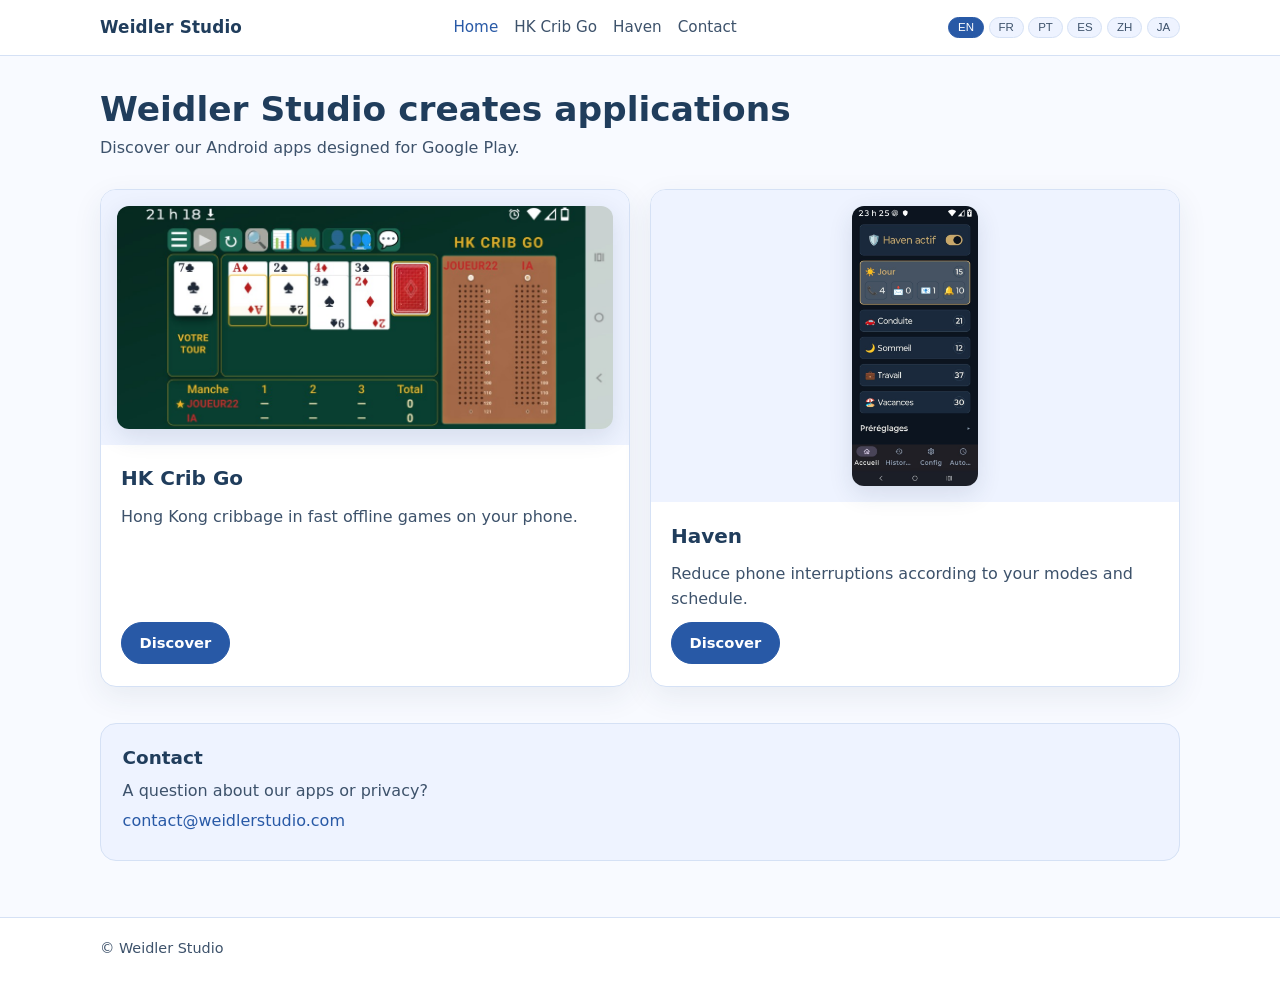
==== commit 9dae9c33: "Rebuild weidlerstudio.com as light Play showcase for HK Crib Go and Haven. Home cards, app pages wit" ====
--- a/index.html
+++ b/index.html
@@ -1,148 +1,66 @@
 <!DOCTYPE html>
 <html lang="fr">
 <head>
-    <meta charset="UTF-8">
-    <meta name="viewport" content="width=device-width, initial-scale=1.0">
-    <meta name="theme-color" content="#0a0e1a">
-    <meta name="color-scheme" content="light dark">
-    <title>Weidler Studio</title>
-    <link rel="icon" href="assets/logo/favicon.png" type="image/png">
-    <script src="js/theme.js"></script>
-    <link rel="stylesheet" href="css/site.css?v=9">
-    <link rel="stylesheet" href="css/themes.css?v=9">
-    <link rel="stylesheet" href="css/layout.css?v=14">
-    <link rel="stylesheet" href="css/interactive.css?v=11">
-    <link rel="stylesheet" href="css/home.css?v=11">
-    <link rel="stylesheet" href="css/mobile-readability.css?v=9">
+  <meta charset="utf-8">
+  <meta name="viewport" content="width=device-width, initial-scale=1">
+  <meta name="description" content="Weidler Studio — HK Crib Go et Haven, applications Android pour Google Play.">
+  <title>Weidler Studio</title>
+  <link rel="stylesheet" href="css/site.css">
 </head>
-<body class="page-home" data-nav-root="" data-nav-active="home">
-    <script src="js/site-bg.js"></script>
+<body data-page="home">
+  <header class="site-header">
+    <div class="wrap">
+      <a class="brand" href="index.html" data-i18n="brand">Weidler Studio</a>
+      <nav class="nav" aria-label="Main">
+        <a data-nav="home" href="index.html" data-i18n="navHome">Accueil</a>
+        <a data-nav="hk" href="apps/hk-crib-go/" data-i18n="navHk">HK Crib Go</a>
+        <a data-nav="haven" href="apps/haven/" data-i18n="navHaven">Haven</a>
+        <a data-nav="contact" href="#contact" data-i18n="navContact">Contact</a>
+      </nav>
+      <div class="lang" id="langSwitcher" aria-label="Language"></div>
+    </div>
+  </header>
 
-    <header class="site-header">
-        <div class="header-top">
-            <div class="header-brand">
-                <a href="index.html" class="logo-link">
-                    <img src="assets/logo/logo-nav.png" alt="" class="logo-icon" width="56" height="56">
-                    <span class="logo-text">Weidler <span>Studio</span></span>
-                </a>
-            </div>
-            <nav class="main-nav" id="mainNav" aria-label="Navigation principale">
-                <a href="index.html"><span class="nav-link-text" data-translate>Accueil</span></a>
-                <span class="nav-sep" aria-hidden="true">|</span>
-                <a href="services/index.html"><span class="nav-link-text" data-translate>Services</span></a>
-                <span class="nav-sep" aria-hidden="true">|</span>
-                <a href="projects/index.html"><span class="nav-link-text" data-translate>Projets</span></a>
-                <span class="nav-sep" aria-hidden="true">|</span>
-                <!-- TEMP: Soumission masquée — lien menu retiré -->
-                <a href="about/index.html"><span class="nav-link-text" data-translate>À propos</span></a>
-                <span class="nav-sep" aria-hidden="true">|</span>
-                <a href="contact/index.html"><span class="nav-link-text" data-translate>Contact</span></a>
-            </nav>
-            <script src="js/site-nav.js?v=4"></script>
-            <span class="lang-status" id="langStatus" data-translate>Traduction…</span>
-            <nav class="lang-switcher" id="langFlags" aria-label="Choisir la langue">
-                <button type="button" class="lang-btn" data-lang="en" title="English">EN</button>
-                <span class="lang-sep" aria-hidden="true">|</span>
-                <button type="button" class="lang-btn active" data-lang="fr" title="Français">FR</button>
-                <span class="lang-sep" aria-hidden="true">|</span>
-                <button type="button" class="lang-btn" data-lang="de" title="Deutsch">DE</button>
-                <span class="lang-sep" aria-hidden="true">|</span>
-                <button type="button" class="lang-btn" data-lang="es" title="Español">ES</button>
-                <span class="lang-sep" aria-hidden="true">|</span>
-                <button type="button" class="lang-btn" data-lang="it" title="Italiano">IT</button>
-                <span class="lang-sep" aria-hidden="true">|</span>
-                <button type="button" class="lang-btn" data-lang="zh-CN" title="中文">ZH</button>
-                <span class="lang-sep" aria-hidden="true">|</span>
-                <button type="button" class="lang-btn" data-lang="ja" title="日本語">JA</button>
-                <span class="lang-sep" aria-hidden="true">|</span>
-                <button type="button" class="lang-btn" data-lang="pt" title="Português">PT</button>
-            </nav>
-            <script src="js/lang-ui.js"></script>
-            <button type="button" class="nav-toggle" id="navToggle" aria-label="Menu" aria-expanded="false">☰</button>
+  <main class="wrap">
+    <h1 class="hero-title" data-i18n="homeTitle">Weidler Studio crée des applications</h1>
+    <p class="hero-lead" data-i18n="homeLead"></p>
+
+    <section class="apps" aria-label="Applications">
+      <a class="app-card" href="apps/hk-crib-go/">
+        <div class="app-card__shot">
+          <img src="assets/hk/partie-en-cours.png" alt="HK Crib Go" width="460" height="920" loading="eager">
         </div>
-    </header>
-    <main>
-        <section class="home-hero">
-            <h1 class="home-title">
-                <span class="home-title-line" data-translate>Je transforme vos problèmes en</span>
-                <span class="home-title-line" data-translate>solutions logicielles.</span>
-            </h1>
-            <p class="home-lead" data-translate>Je conçois des logiciels, des outils et des automatisations en prenant le temps d'écouter, d'analyser et de comprendre votre besoin avant d'écrire la première ligne de code.</p>
-            <p class="home-subtitle" data-translate>Concepteur • Développeur • Automatisation • Diagnostic logiciel</p>
-        </section>
+        <div class="app-card__body">
+          <h2 data-i18n="hkCardTitle">HK Crib Go</h2>
+          <p data-i18n="hkCardDesc"></p>
+          <span class="btn" data-i18n="discover">Découvrir</span>
+        </div>
+      </a>
 
-        <section class="home-section" aria-labelledby="section-services">
-            <h2 class="section-label" id="section-services" data-translate>Ce que je fais</h2>
-            <div class="home-cards-grid home-cards-grid--4">
-                <article class="home-card home-card--violet">
-                    <h3 data-translate>Concevoir</h3>
-                    <p data-translate>Transformer un besoin ou une idée en une solution claire, réfléchie et adaptée à vos objectifs.</p>
-                </article>
-                <article class="home-card home-card--blue">
-                    <h3 data-translate>Développer</h3>
-                    <p data-translate>Créer des logiciels fiables, évolutifs et agréables à utiliser, du premier prototype jusqu'au produit final.</p>
-                </article>
-                <article class="home-card home-card--cyan">
-                    <h3 data-translate>Automatiser</h3>
-                    <p data-translate>Éliminer les tâches répétitives et connecter vos outils afin de vous faire gagner du temps au quotidien.</p>
-                </article>
-                <article class="home-card home-card--violet">
-                    <h3 data-translate>Diagnostiquer</h3>
-                    <p data-translate>Analyser un logiciel existant, comprendre l'origine d'un problème et proposer une solution durable.</p>
-                </article>
-                <article class="home-card home-card--blue">
-                    <h3 data-translate>Nettoyer et restructurer</h3>
-                    <p data-translate>Supprimer les doublons, retirer les fichiers inutiles ou corrompus et réorganiser vos dossiers avant une migration ou une sauvegarde.</p>
-                </article>
-            </div>
-        </section>
+      <a class="app-card" href="apps/haven/">
+        <div class="app-card__shot">
+          <img src="assets/haven/01-accueil.png" alt="Haven" width="460" height="920" loading="eager">
+        </div>
+        <div class="app-card__body">
+          <h2 data-i18n="havenCardTitle">Haven</h2>
+          <p data-i18n="havenCardDesc"></p>
+          <span class="btn" data-i18n="discover">Découvrir</span>
+        </div>
+      </a>
+    </section>
 
-        <section class="home-section home-section--process" aria-labelledby="section-process">
-            <h2 class="section-label" id="section-process" data-translate>Comment je transforme vos problèmes en solutions logicielles</h2>
-            <ol class="home-process-list">
-                <li class="home-process-item">
-                    <h3 data-translate>Écoute</h3>
-                    <p data-translate>Comprendre votre besoin, votre idée et vos objectifs avant de proposer une solution.</p>
-                </li>
-                <li class="home-process-item">
-                    <h3 data-translate>Analyse et réflexion</h3>
-                    <p data-translate>Étudier le problème, identifier les contraintes et explorer différentes approches afin de retenir la solution la plus pertinente.</p>
-                </li>
-                <li class="home-process-item">
-                    <h3 data-translate>Proposition et conception</h3>
-                    <p data-translate>Présenter une solution claire, puis définir l'architecture, le fonctionnement et les fondations du projet.</p>
-                </li>
-                <li class="home-process-item">
-                    <h3 data-translate>Développement</h3>
-                    <p data-translate>Transformer la solution en un logiciel robuste, clair et évolutif.</p>
-                </li>
-                <li class="home-process-item">
-                    <h3 data-translate>Tests et amélioration</h3>
-                    <p data-translate>Valider chaque fonctionnalité, corriger les anomalies et optimiser les performances, l'ergonomie et les détails qui font la différence.</p>
-                </li>
-                <li class="home-process-item">
-                    <h3 data-translate>Livraison</h3>
-                    <p data-translate>Je finalise le projet, prépare la documentation nécessaire et livre une solution stable, prête à être utilisée et à évoluer selon vos besoins.</p>
-                </li>
-            </ol>
-        </section>
+    <section class="contact-box" id="contact">
+      <h2 data-i18n="contactTitle">Contact</h2>
+      <p data-i18n="contactBody"></p>
+      <p><a id="contactEmail" href="mailto:contact@weidlerstudio.com">contact@weidlerstudio.com</a></p>
+    </section>
+  </main>
 
-        <section class="home-section home-conclusion">
-            <p class="home-lead" data-translate>Chaque projet reflète la même démarche : comprendre le besoin, concevoir une solution et développer un logiciel qui répond réellement au problème.</p>
-            <div class="hero-actions">
-                <a href="projects/index.html" class="btn home-btn--primary" data-translate>Découvrir mes projets →</a>
-            </div>
-        </section>
-    </main>
+  <footer class="site-footer">
+    <div class="wrap" data-i18n="footer">© Weidler Studio</div>
+  </footer>
 
-    <footer class="site-footer site-footer--home">
-        <p class="site-footer-copy" data-translate>&copy; 2026 Weidler Studio. Tous droits réservés.</p>
-    </footer>
-
-    <script src="js/nav.js"></script>
-    <script src="js/mobile-nav.js?v=15"></script>
-    <script src="js/portrait-lock.js"></script>
-    <script src="js/back-to-top.js"></script>
-    <script src="js/i18n.js"></script>
+  <script src="js/i18n.js"></script>
+  <script src="js/site.js"></script>
 </body>
 </html>
--- a/css/site.css
+++ b/css/site.css
@@ -1,690 +1,381 @@
 :root {
-    --radius: 10px;
-    --btn-radius: 15px;
-    --header-h: 64px;
-    --font: "Segoe UI", system-ui, -apple-system, BlinkMacSystemFont, sans-serif;
-}
-
-html {
-    scroll-behavior: smooth;
-}
-
-body {
-    background: linear-gradient(180deg, var(--bg-top) 0%, var(--bg-deep) 55%, var(--bg-gradient-end) 100%);
-    color: var(--text);
-    font-family: var(--font);
-}
-
-/* ── Arrière-plan décoratif (toutes les pages) ── */
-.home-bg-deco {
-    opacity: 0.18;
-}
-
-.home-bg-side {
-    font-family: "Cascadia Code", "Consolas", "Courier New", monospace;
-    opacity: 1;
-}
-
-.home-bg-block--symbols {
-    opacity: 0.85;
-}
-
-.home-bg-edge {
-    font-family: "Cascadia Code", "Consolas", "Courier New", monospace;
-    opacity: 1;
-}
-
-.home-bg-scatter {
-    font-family: "Cascadia Code", "Consolas", "Courier New", monospace;
-    opacity: 1;
-}
-
-.home-bg-sym {
-    color: #64748b;
-}
-
-.home-bg-deco .code-kw { color: #7dd3fc; }
-.home-bg-deco .code-str { color: #a5b4fc; }
-.home-bg-deco .code-var { color: #c4b5fd; }
-.home-bg-deco .code-log { color: #67e8f9; }
-.home-bg-deco .code-err { color: #f87171; }
-.home-bg-deco .code-warn { color: #fbbf24; }
-.home-bg-deco .code-ok { color: #4ade80; }
-.home-bg-deco .code-tag { color: #94a3b8; }
-.home-bg-deco .code-sym { color: #64748b; }
-
-img, video, svg { max-width: 100%; height: auto; }
-
-/* ── Liens (base) ── */
-a { color: inherit; }
-a:visited { color: inherit; }
-
-a.home-contact-email,
-a.home-contact-email:visited {
-    color: var(--accent);
-    text-decoration: none;
-}
-
-/* ── Contact accueil ── */
-.home-contact {
-    background: var(--bg-surface);
-    border: 1px solid rgba(34, 211, 238, 0.25);
-    border-radius: var(--radius);
-    box-shadow: var(--glow-cyan);
-}
-
-.home-contact-lead {
-    color: var(--text-muted);
-}
-
-.home-contact-email {
-    color: var(--accent);
-    border-radius: var(--btn-radius);
-    border: 1px solid rgba(34, 211, 238, 0.4);
-    background: var(--accent-soft);
-}
-
-/* ── Header ── */
+  --bg: #F8FAFF;
+  --surface: #FFFFFF;
+  --soft: #EEF3FF;
+  --border: #D5E1F5;
+  --title: #203D5C;
+  --text: #3D526B;
+  --accent: #2859A6;
+  --on-accent: #FFFFFF;
+  --radius: 16px;
+  --shadow: 0 10px 30px rgba(32, 61, 92, 0.08);
+  --font: "Segoe UI", system-ui, -apple-system, sans-serif;
+}
+
+* { box-sizing: border-box; }
+
+html, body {
+  margin: 0;
+  min-height: 100%;
+  background: var(--bg);
+  color: var(--text);
+  font-family: var(--font);
+  line-height: 1.55;
+}
+
+img { max-width: 100%; height: auto; display: block; }
+
+a { color: var(--accent); text-decoration: none; }
+a:hover { text-decoration: underline; }
+
+.wrap {
+  width: min(1080px, calc(100% - 2rem));
+  margin-inline: auto;
+}
+
 .site-header {
-    background: var(--header-bg);
-    backdrop-filter: blur(12px);
-    -webkit-backdrop-filter: blur(12px);
-    border-bottom: 1px solid var(--border);
-}
-
-.header-contact,
-.home-header-contact {
-    color: var(--accent);
-    border: 1px solid rgba(34, 211, 238, 0.45);
-    border-radius: var(--radius);
-    background: rgba(34, 211, 238, 0.06);
-    box-shadow: var(--glow-cyan);
-}
-
-.logo-icon {
-    border-radius: 12px;
-}
-
-.logo-text { color: var(--text); }
-.logo-text span { color: var(--accent); }
-
-.nav-toggle {
-    background: var(--bg-card);
-    border: 1px solid var(--border);
-    color: var(--text);
-    border-radius: 8px;
-}
-
-.lang-status { color: var(--accent); }
-
-.lang-switcher:not(.lang-dropdown-menu) {
-    border: 0;
-}
-
-.lang-dropdown-toggle {
-    font-family: inherit;
-    color: var(--lang-active-text);
-    background: var(--lang-toggle-bg);
-    border: 1px solid var(--lang-toggle-border);
-    border-radius: 6px;
-    box-shadow: 0 0 12px rgba(34, 211, 238, 0.16);
-}
-
-.main-nav .lang-dropdown--nav .lang-dropdown-toggle {
-    background: rgba(15, 42, 56, 0.85);
-    border-color: rgba(34, 211, 238, 0.45);
-    box-shadow: 0 0 10px rgba(34, 211, 238, 0.1);
-}
-
-.lang-dropdown-chevron { color: var(--accent); }
-
-.lang-dropdown-menu {
-    background: var(--dropdown-bg);
-    border: 1px solid rgba(34, 211, 238, 0.35);
-    border-radius: 8px;
-    box-shadow: var(--glow-cyan), 0 8px 24px rgba(0, 0, 0, 0.35);
-    backdrop-filter: blur(10px);
-    -webkit-backdrop-filter: blur(10px);
-}
-
-.lang-btn {
-    background: transparent;
-    border: 1px solid transparent;
-    color: var(--lang-inactive);
-    font-family: inherit;
-    border-radius: 6px;
-    box-shadow: none;
-}
-
-.lang-btn .lang-native { opacity: 0.88; }
-
-.main-nav a { color: var(--text-muted); }
-
-.main-nav .nav-sep {
-    color: rgba(94, 115, 154, 0.55);
-}
-
-/* ── Footer ── */
+  background: var(--surface);
+  border-bottom: 1px solid var(--border);
+  position: sticky;
+  top: 0;
+  z-index: 20;
+}
+
+.site-header .wrap {
+  display: flex;
+  align-items: center;
+  justify-content: space-between;
+  gap: 1rem;
+  padding: 0.9rem 0;
+  flex-wrap: wrap;
+}
+
+.brand {
+  color: var(--title);
+  font-weight: 700;
+  letter-spacing: 0.01em;
+  text-decoration: none;
+  font-size: 1.05rem;
+}
+
+.nav {
+  display: flex;
+  gap: 1rem;
+  flex-wrap: wrap;
+  align-items: center;
+}
+
+.nav a {
+  color: var(--text);
+  font-size: 0.95rem;
+  text-decoration: none;
+}
+
+.nav a[aria-current="page"],
+.nav a:hover {
+  color: var(--accent);
+  text-decoration: none;
+}
+
+.lang {
+  display: flex;
+  gap: 0.3rem;
+  flex-wrap: wrap;
+}
+
+.lang button {
+  border: 1px solid var(--border);
+  background: var(--soft);
+  color: var(--text);
+  border-radius: 999px;
+  padding: 0.2rem 0.55rem;
+  font-size: 0.72rem;
+  text-transform: uppercase;
+  cursor: pointer;
+}
+
+.lang button[aria-pressed="true"] {
+  background: var(--accent);
+  border-color: var(--accent);
+  color: var(--on-accent);
+}
+
+main.wrap {
+  padding: 2rem 0 3.5rem;
+}
+
+.hero-title {
+  margin: 0 0 0.35rem;
+  color: var(--title);
+  font-size: clamp(1.55rem, 3.5vw, 2.15rem);
+  line-height: 1.25;
+  font-weight: 750;
+}
+
+.hero-lead {
+  margin: 0 0 1.75rem;
+  color: var(--text);
+  max-width: 40rem;
+}
+
+.apps {
+  display: grid;
+  gap: 1.25rem;
+}
+
+@media (min-width: 760px) {
+  .apps { grid-template-columns: 1fr 1fr; }
+}
+
+a.app-card {
+  display: flex;
+  flex-direction: column;
+  background: var(--surface);
+  border: 1px solid var(--border);
+  border-radius: var(--radius);
+  box-shadow: var(--shadow);
+  overflow: hidden;
+  color: inherit;
+  text-decoration: none;
+  transition: border-color 0.15s ease, transform 0.15s ease;
+}
+
+a.app-card:hover {
+  border-color: var(--accent);
+  text-decoration: none;
+  transform: translateY(-2px);
+}
+
+.app-card__shot {
+  background: var(--soft);
+  min-height: 220px;
+  display: flex;
+  align-items: center;
+  justify-content: center;
+  padding: 1rem;
+}
+
+.app-card__shot img {
+  max-height: 280px;
+  width: auto;
+  object-fit: contain;
+  border-radius: 12px;
+  box-shadow: 0 8px 24px rgba(32, 61, 92, 0.12);
+}
+
+.app-card__body {
+  padding: 1.15rem 1.25rem 1.35rem;
+  display: flex;
+  flex-direction: column;
+  gap: 0.65rem;
+  flex: 1;
+}
+
+.app-card__body h2 {
+  margin: 0;
+  color: var(--title);
+  font-size: 1.25rem;
+}
+
+.app-card__body p {
+  margin: 0;
+  color: var(--text);
+  flex: 1;
+}
+
+.btn {
+  display: inline-flex;
+  align-items: center;
+  justify-content: center;
+  align-self: flex-start;
+  border-radius: 999px;
+  padding: 0.55rem 1.1rem;
+  border: 1px solid var(--accent);
+  background: var(--accent);
+  color: var(--on-accent);
+  font-size: 0.92rem;
+  font-weight: 600;
+}
+
+a.app-card:hover .btn {
+  filter: brightness(1.05);
+}
+
+.contact-box {
+  margin-top: 2.25rem;
+  padding: 1.25rem 1.35rem;
+  background: var(--soft);
+  border: 1px solid var(--border);
+  border-radius: var(--radius);
+}
+
+.contact-box h2 {
+  margin: 0 0 0.4rem;
+  color: var(--title);
+  font-size: 1.15rem;
+}
+
+.contact-box p { margin: 0.35rem 0; }
+
 .site-footer {
-    color: var(--text-muted);
-    border-top: 1px solid var(--border);
-}
-
-/* ── Badges ── */
-.badge { border-radius: 20px; }
-
-.badge-available {
-    background: var(--accent-soft);
-    color: var(--accent);
-}
-
-.badge-soon {
-    background: rgba(100, 116, 139, 0.2);
-    color: var(--badge-soon);
-}
-
-.badge-tool {
-    background: rgba(59, 130, 246, 0.15);
-    color: var(--badge-tool);
-}
-
-/* ── Pages produits ── */
-.lead { color: var(--lead-color); }
-.page-hero h1 { color: var(--text); }
-
-.preview-box {
-    background: var(--bg-card);
-    border: 1px solid rgba(34, 211, 238, 0.28);
-    border-radius: var(--radius);
-    box-shadow: var(--glow-cyan);
-    backdrop-filter: blur(8px);
-    -webkit-backdrop-filter: blur(8px);
-}
-
-.hero-app-shot {
-    background: var(--bg-card);
-    border: 1px solid rgba(34, 211, 238, 0.28);
-    border-radius: var(--radius);
-    box-shadow: var(--glow-cyan);
-    backdrop-filter: blur(8px);
-    -webkit-backdrop-filter: blur(8px);
-}
-
-.btn-download-nexus {
-    background: var(--btn-primary-bg);
-    color: var(--text);
-    border-radius: var(--btn-radius);
-    border: 1px solid var(--btn-primary-border);
-    box-shadow: var(--glow-cyan), 0 4px 12px rgba(0, 0, 0, 0.22);
-}
-
-.btn-download-icon {
-    background: rgba(0, 0, 0, 0.2);
-    border-radius: 10px;
-}
-
-.btn-download-label small { opacity: 0.88; }
-
-.hero-download-note { color: var(--text-muted); }
-.hero-download-note strong { color: var(--text); }
-
-.hero-download-smartscreen {
-    color: #e8c547;
-    background: rgba(201, 162, 39, 0.12);
-    border: 1px solid rgba(201, 162, 39, 0.35);
-    border-radius: var(--radius);
-}
-
-.hero-download-smartscreen strong { color: #f0d060; }
-.hero-download-smartscreen p { color: #ddd5b8; }
-
-.btn-primary {
-    background: var(--btn-primary-bg);
-    color: var(--text);
-    border-radius: var(--btn-radius);
-    border: 1px solid var(--btn-primary-border);
-    box-shadow:
-        0 0 16px rgba(34, 211, 238, 0.12),
-        0 4px 12px rgba(0, 0, 0, 0.22);
-}
-
-.btn-outline {
-    background: var(--btn-secondary-bg);
-    border: 1px solid var(--btn-secondary-border);
-    color: var(--text);
-    border-radius: var(--btn-radius);
-    box-shadow:
-        0 0 6px rgba(139, 92, 246, 0.05),
-        0 2px 10px rgba(0, 0, 0, 0.18);
-}
-
-.note-muted { color: var(--text-muted-soft); }
-
-.features-title,
-.screenshots-title,
-.discussion-title {
-    color: var(--accent);
-}
-
-.feature-card,
-.form-card,
-.comment-card,
-.teaser-box,
-.screenshot-card {
-    background: var(--bg-card);
-    border: 1px solid var(--border);
-    border-radius: var(--radius);
-    backdrop-filter: blur(8px);
-    -webkit-backdrop-filter: blur(8px);
-}
-
-.feature-card,
-.teaser-box,
-.screenshot-card {
-    box-shadow: 0 0 24px rgba(139, 92, 246, 0.06);
-}
-
-.form-card,
-.comment-card {
-    box-shadow: var(--glow-cyan);
-}
-
-.features-grid .feature-card:nth-child(4n + 1) {
-    border-color: rgba(139, 92, 246, 0.28);
-    box-shadow: var(--glow-violet);
-}
-
-.features-grid .feature-card:nth-child(4n + 2) {
-    border-color: rgba(59, 130, 246, 0.28);
-    box-shadow: var(--glow-blue);
-}
-
-.features-grid .feature-card:nth-child(4n + 3) {
-    border-color: rgba(34, 211, 238, 0.28);
-    box-shadow: var(--glow-cyan);
-}
-
-.features-grid .feature-card:nth-child(4n + 4) {
-    border-color: rgba(139, 92, 246, 0.28);
-    box-shadow: var(--glow-violet);
-}
-
-.feature-card h3 { color: var(--text); }
-.feature-card p { color: var(--text-muted-soft); }
-
-.discussion-subtitle { color: var(--text-muted-soft); }
-.form-group label { color: var(--text-muted); }
-
-input:not([type="checkbox"]),
-textarea,
-select {
-    background: var(--bg-card);
-    border: 1px solid var(--border);
-    border-radius: 8px;
-    color: var(--text);
-    font-family: inherit;
-}
-
-.btn-submit {
-    background: var(--btn-secondary-bg);
-    border: 1px solid var(--btn-secondary-border);
-    color: var(--text);
-    border-radius: var(--btn-radius);
-    box-shadow: 0 0 6px rgba(139, 92, 246, 0.05), 0 2px 10px rgba(0, 0, 0, 0.18);
-}
-
-.comment-author { color: var(--accent-violet); }
-.comment-text { color: var(--text); }
-
-.btn-translate-comment {
-    background: none;
-    border: none;
-    font-family: inherit;
-    color: var(--accent);
-}
-
-.comments-empty-msg {
-    color: var(--text-muted-soft);
-    border: 1px dashed var(--border);
-    border-radius: var(--radius);
-}
-
-.page-intro h1 { color: var(--text); }
-
-.badge-cat-type {
-    background: rgba(139, 92, 246, 0.18);
-    color: var(--accent-violet);
-}
-
-.badge-cat-platform {
-    background: rgba(59, 130, 246, 0.15);
-    color: var(--badge-tool);
-}
-
-.project-see-also { color: var(--text-muted-soft); }
-.project-see-also__label { color: var(--text-muted); }
-.project-see-also__sep { color: var(--text-muted); opacity: 0.5; }
-.project-see-also a { color: var(--text-muted-soft); }
-.project-see-also__current { color: var(--text); }
-
-a.project-card-link h3 { color: var(--text); }
-.project-card-more { color: var(--accent); }
-
-.about-list li { color: var(--text-muted-soft); }
-
-.about-list li::before {
-    content: "";
-    border-radius: 50%;
-    background: var(--accent);
-    box-shadow: 0 0 8px rgba(34, 211, 238, 0.35);
-}
-
-.page-contact .contact-signal-qr {
-    border-radius: var(--radius);
-    border: 1px solid var(--border);
-    box-shadow: 0 8px 24px rgba(12, 18, 34, 0.08);
-}
-
-.badge-dev {
-    background: rgba(201, 162, 39, 0.18);
-    color: var(--badge-dev);
-}
-
-.teaser-box {
-    border-color: rgba(139, 92, 246, 0.28);
-    box-shadow: var(--glow-violet);
-}
-
-.teaser-box h1 { color: var(--text); }
-.teaser-box p { color: var(--text-muted-soft); }
-
-/* Correctif — visibilité du fond code */
-.home-bg-deco { opacity: 0.18 !important; }
-.home-bg-side { opacity: 1 !important; }
-.home-bg-edge { opacity: 1 !important; }
-.home-bg-scatter { opacity: 1 !important; }
-
-.submission-panel {
-    background: var(--bg-card);
-    border: 1px solid rgba(34, 211, 238, 0.28);
-    border-radius: var(--radius);
-    box-shadow: var(--glow-cyan);
-}
-
-.submission-panel label { color: var(--text); }
-
-.submission-field-error { color: #fca5a5; }
-
-.submission-field-invalid {
-    border-color: rgba(252, 165, 165, 0.7) !important;
-    box-shadow: 0 0 0 1px rgba(252, 165, 165, 0.18) !important;
-}
-
-.submission-required-notice { color: rgba(226, 232, 240, 0.86); }
-.submission-required-notice.is-error { color: #fca5a5; }
-
-.submission-consent {
-    border-top: 1px solid rgba(255, 255, 255, 0.08);
-}
-
-#submissionStepRates h4 { color: var(--accent); }
-
-#submissionStepRates .submission-consent {
-    border-top: 1px solid rgba(255, 255, 255, 0.08);
-}
-
-#submissionStartBtn { opacity: 1; }
-
-#submissionStartBtn:not(:disabled) {
-    background: linear-gradient(180deg, rgba(22, 56, 92, 0.98), rgba(12, 34, 58, 1));
-    border: 1px solid rgba(34, 211, 238, 0.9);
-    border-radius: 12px;
-    color: #fff;
-    box-shadow: 0 0 18px rgba(34, 211, 238, 0.28);
-}
-
-#submissionStartBtn:disabled {
-    background: rgba(22, 56, 92, 0.45);
-    border: 1px solid rgba(34, 211, 238, 0.35);
-    border-radius: 12px;
-    color: rgba(255, 255, 255, 0.55);
-    opacity: 1;
-}
-
-.submission-panel select {
-    background-color: var(--bg-card);
-    border: 1px solid var(--border);
-    border-radius: 10px;
-    color: var(--text);
-    font-family: inherit;
-}
-
-.page-soumission .submission-select-toggle {
-    background-color: var(--bg-card);
-    border: 1px solid var(--border);
-    border-radius: 10px;
-    color: var(--text);
-}
-
-.page-soumission .submission-select-menu {
-    background-color: var(--bg-card);
-    border: 1px solid var(--border);
-    border-radius: 10px;
-}
-
-.page-soumission .submission-select-option {
-    background: transparent;
-    color: var(--text-muted-soft);
-    border-bottom-color: var(--border);
-}
-
-.page-soumission .submission-select-option.is-selected {
-    color: var(--text);
-}
-
-/* ── Panneau thème ── */
-.theme-drawer-tab {
-    border: 1px solid var(--border);
-    border-right: none;
-    border-radius: 8px 0 0 8px;
-    background: var(--surface-color);
-    color: var(--text-muted);
-}
-
-.theme-drawer-tab-grip {
-    border-radius: 999px;
-    background: var(--border);
-}
-
-.theme-drawer-panel {
-    border: none;
-    background: var(--surface-color);
-}
-
-.theme-drawer.is-open .theme-drawer-panel {
-    border: 1px solid var(--border);
-    border-right: none;
-}
-
-.theme-drawer-label { color: var(--text-muted-soft); }
-
-.theme-mode-btn {
-    border: 1px solid var(--border);
-    border-radius: var(--radius);
-    background: transparent;
-    color: var(--text-muted);
-    font: inherit;
-}
-
-.theme-mode-btn.active {
-    color: var(--accent);
-    border-color: rgba(34, 211, 238, 0.45);
-    background: var(--accent-soft);
-}
-
-/* ── Remonter en haut ── */
-.site-back-top { opacity: 0; }
-
-.site-back-top.is-visible { opacity: 1; }
-
-.site-back-top-btn {
-    border-radius: 999px;
-    border: 1px solid rgba(34, 211, 238, 0.38);
-    background: rgba(12, 18, 32, 0.92);
-    color: var(--text);
-    font: inherit;
-    box-shadow: 0 0 14px rgba(34, 211, 238, 0.10);
-}
-
-/* ── Verrouillage paysage ── */
-.portrait-lock-overlay {
-    background: var(--bg-deep);
-    color: var(--text);
-    border: none;
-}
-
-.portrait-lock-icon {
-    color: var(--accent);
-    opacity: 0.72;
-}
-
-.portrait-lock-message { color: var(--text-muted-soft); }
-
-/* ── Mobile : couleurs UI (progress, swipe hints) ── */
-@media (max-width: 640px) {
-    .mobile-page-progress {
-        color: var(--text-muted);
-    }
-
-    .mobile-page-progress__step {
-        color: var(--text-muted-soft);
-    }
-
-    .mobile-swipe-hint {
-        border: none;
-        background: transparent;
-        color: var(--accent);
-        opacity: 0.72;
-        box-shadow: none;
-    }
-
-    .mobile-swipe-hint svg {
-        filter: drop-shadow(0 0 6px rgba(34, 211, 238, 0.28));
-    }
-
-    .main-nav {
-        border-top-color: var(--border);
-    }
-
-    .main-nav a {
-        border-bottom-color: var(--border);
-    }
-
-    .main-nav .lang-dropdown--nav {
-        border-bottom-color: var(--border);
-    }
-}
-
-/* ── Thème jour : halos et surfaces (couleurs statiques) ── */
-html[data-theme="day"] body::before,
-html[data-theme="auto"][data-theme-effective="day"] body::before {
-    content: "";
-    background:
-        radial-gradient(ellipse 52% 42% at 12% 18%, rgba(34, 211, 238, 0.125) 0%, transparent 72%),
-        radial-gradient(ellipse 48% 38% at 88% 78%, rgba(139, 92, 246, 0.09) 0%, transparent 70%);
-}
-
-html[data-theme="day"] .site-header,
-html[data-theme="auto"][data-theme-effective="day"] .site-header {
-    backdrop-filter: blur(14px);
-    -webkit-backdrop-filter: blur(14px);
-}
-
-html[data-theme="day"] .btn-primary,
-html[data-theme="auto"][data-theme-effective="day"] .btn-primary {
-    color: var(--text);
-    box-shadow:
-        0 0 12px rgba(34, 211, 238, 0.08),
-        0 4px 12px rgba(12, 18, 34, 0.06);
-}
-
-html[data-theme="day"] .btn-outline,
-html[data-theme="auto"][data-theme-effective="day"] .btn-outline {
-    box-shadow:
-        0 0 8px rgba(139, 92, 246, 0.06),
-        0 2px 10px rgba(12, 18, 34, 0.05);
-}
-
-html[data-theme="day"] .feature-card,
-html[data-theme="day"] .form-card,
-html[data-theme="day"] .comment-card,
-html[data-theme="day"] .teaser-box,
-html[data-theme="day"] .screenshot-card,
-html[data-theme="day"] .submission-panel,
-html[data-theme="auto"][data-theme-effective="day"] .feature-card,
-html[data-theme="auto"][data-theme-effective="day"] .form-card,
-html[data-theme="auto"][data-theme-effective="day"] .comment-card,
-html[data-theme="auto"][data-theme-effective="day"] .teaser-box,
-html[data-theme="auto"][data-theme-effective="day"] .screenshot-card,
-html[data-theme="auto"][data-theme-effective="day"] .submission-panel {
-    background: rgba(255, 255, 255, 0.9);
-    border-color: var(--card-border);
-    box-shadow: var(--card-shadow);
-}
-
-html[data-theme="day"] .lang-dropdown-toggle,
-html[data-theme="auto"][data-theme-effective="day"] .lang-dropdown-toggle {
-    color: var(--lang-toggle-text);
-    background: var(--lang-toggle-bg);
-    border-color: var(--lang-toggle-border);
-    box-shadow: 0 0 10px rgba(34, 211, 238, 0.08);
-}
-
-html[data-theme="day"] .main-nav .lang-dropdown--nav .lang-dropdown-toggle,
-html[data-theme="auto"][data-theme-effective="day"] .main-nav .lang-dropdown--nav .lang-dropdown-toggle {
-    background: var(--lang-toggle-bg);
-    border: 1px solid var(--lang-toggle-border);
-    color: var(--lang-toggle-text);
-    box-shadow: 0 0 10px rgba(34, 211, 238, 0.08);
-}
-
-html[data-theme="day"] .lang-btn,
-html[data-theme="auto"][data-theme-effective="day"] .lang-btn {
-    color: var(--lang-inactive);
-    background: transparent;
-}
-
-html[data-theme="day"] .lang-btn.active,
-html[data-theme="auto"][data-theme-effective="day"] .lang-btn.active {
-    background: #22d3ee;
-    border-color: #22d3ee;
-    color: #ffffff;
-    box-shadow: 0 0 12px rgba(34, 211, 238, 0.2);
-}
-
-html[data-theme="day"] .page-soumission #submissionStartBtn:not(:disabled),
-html[data-theme="auto"][data-theme-effective="day"] .page-soumission #submissionStartBtn:not(:disabled) {
-    background: var(--btn-primary-bg);
-    border: 1px solid var(--btn-primary-border);
-    border-radius: var(--btn-radius);
-    color: var(--text);
-    box-shadow:
-        0 0 12px rgba(34, 211, 238, 0.08),
-        0 4px 12px rgba(12, 18, 34, 0.06);
-}
-
-html[data-theme="day"] .page-soumission #submissionStartBtn:disabled,
-html[data-theme="auto"][data-theme-effective="day"] .page-soumission #submissionStartBtn:disabled {
-    background: rgba(232, 247, 251, 0.88);
-    border: 1px solid rgba(34, 211, 238, 0.22);
-    border-radius: var(--btn-radius);
-    color: var(--text-muted);
-    box-shadow: none;
-    opacity: 1;
-}
-
-html[data-theme-effective="day"] .site-back-top-btn {
-    background: rgba(255, 255, 255, 0.96);
-    border-color: rgba(8, 145, 178, 0.38);
-    box-shadow: 0 0 14px rgba(34, 211, 238, 0.08);
-}
+  border-top: 1px solid var(--border);
+  background: var(--surface);
+  padding: 1.2rem 0 2rem;
+  color: var(--text);
+  font-size: 0.9rem;
+}
+
+/* App pages */
+.app-hero {
+  display: grid;
+  gap: 1.5rem;
+  align-items: center;
+  margin-bottom: 2rem;
+}
+
+@media (min-width: 860px) {
+  .app-hero {
+    grid-template-columns: minmax(0, 0.9fr) minmax(0, 1.1fr);
+  }
+}
+
+.app-hero__visual {
+  background: var(--soft);
+  border: 1px solid var(--border);
+  border-radius: var(--radius);
+  padding: 1rem;
+  display: flex;
+  justify-content: center;
+}
+
+.app-hero__visual img {
+  max-height: 420px;
+  width: auto;
+  border-radius: 14px;
+  box-shadow: var(--shadow);
+}
+
+.app-hero h1 {
+  margin: 0 0 0.6rem;
+  color: var(--title);
+  font-size: clamp(1.6rem, 3vw, 2.1rem);
+}
+
+.app-hero .lead {
+  margin: 0;
+  color: var(--text);
+  font-size: 1.05rem;
+}
+
+.section {
+  margin: 2rem 0;
+  padding: 1.25rem;
+  background: var(--soft);
+  border: 1px solid var(--border);
+  border-radius: var(--radius);
+}
+
+.section--white {
+  background: var(--surface);
+}
+
+.section h2 {
+  margin: 0 0 0.85rem;
+  color: var(--title);
+  font-size: 1.2rem;
+}
+
+.feature-list {
+  margin: 0;
+  padding-left: 1.15rem;
+}
+
+.feature-list li {
+  margin: 0.55rem 0;
+}
+
+.gallery {
+  display: grid;
+  gap: 1rem;
+  grid-template-columns: repeat(auto-fill, minmax(180px, 1fr));
+}
+
+.gallery figure {
+  margin: 0;
+  background: var(--surface);
+  border: 1px solid var(--border);
+  border-radius: 12px;
+  overflow: hidden;
+}
+
+.gallery a {
+  display: block;
+  text-decoration: none;
+  color: inherit;
+}
+
+.gallery img {
+  width: 100%;
+  height: 260px;
+  object-fit: contain;
+  background: #f3f6fc;
+  padding: 0.5rem;
+}
+
+.gallery figcaption {
+  padding: 0.55rem 0.7rem 0.75rem;
+  font-size: 0.82rem;
+  color: var(--text);
+}
+
+.accordion {
+  display: grid;
+  gap: 0.65rem;
+}
+
+.acc-item {
+  border: 1px solid var(--border);
+  border-radius: 12px;
+  background: var(--surface);
+  overflow: hidden;
+}
+
+.acc-item summary {
+  list-style: none;
+  cursor: pointer;
+  padding: 0.95rem 1.1rem;
+  font-weight: 650;
+  color: var(--title);
+  display: flex;
+  justify-content: space-between;
+  gap: 1rem;
+  align-items: center;
+}
+
+.acc-item summary::-webkit-details-marker { display: none; }
+.acc-item summary::after {
+  content: "+";
+  color: var(--accent);
+  font-weight: 700;
+}
+.acc-item[open] summary::after { content: "–"; }
+
+.acc-body {
+  padding: 0 1.1rem 1.05rem;
+  color: var(--text);
+  border-top: 1px solid var(--border);
+  background: var(--soft);
+}
+
+.acc-body p { margin: 0.85rem 0 0; }
+.acc-body ul { margin: 0.55rem 0 0; padding-left: 1.15rem; }
+.acc-body li { margin: 0.3rem 0; }
+
+.page-kicker {
+  margin: 0 0 0.35rem;
+  color: var(--accent);
+  font-size: 0.85rem;
+  font-weight: 650;
+  letter-spacing: 0.04em;
+  text-transform: uppercase;
+}
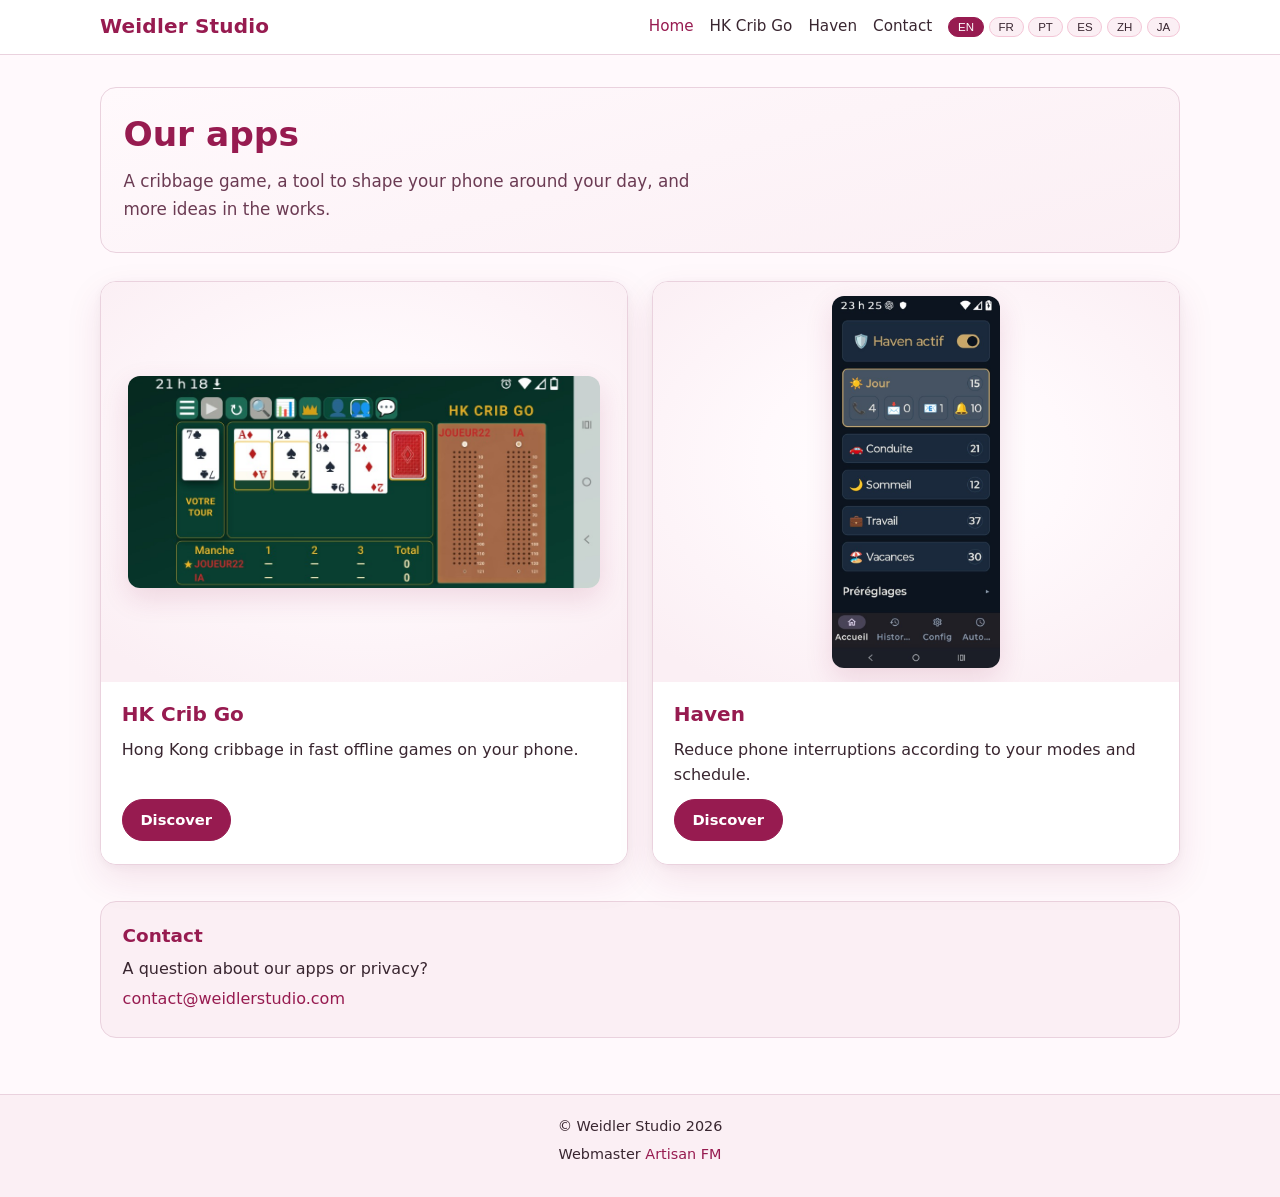
==== commit 085de764: "Polish Weidler Studio vitrine: beet palette, home cards, HK/Haven copy and guides. Add exclusive clo" ====
--- a/index.html
+++ b/index.html
@@ -5,6 +5,8 @@
   <meta name="viewport" content="width=device-width, initial-scale=1">
   <meta name="description" content="Weidler Studio — HK Crib Go et Haven, applications Android pour Google Play.">
   <title>Weidler Studio</title>
+  <link rel="icon" href="assets/favicon.png" type="image/png" sizes="32x32">
+  <link rel="apple-touch-icon" href="assets/apple-touch-icon.png" sizes="180x180">
   <link rel="stylesheet" href="css/site.css">
 </head>
 <body data-page="home">
@@ -21,14 +23,16 @@
     </div>
   </header>
 
-  <main class="wrap">
-    <h1 class="hero-title" data-i18n="homeTitle">Weidler Studio crée des applications</h1>
-    <p class="hero-lead" data-i18n="homeLead"></p>
+  <main class="wrap wrap--home">
+    <section class="home-intro" aria-labelledby="home-title">
+      <h1 class="hero-title" id="home-title" data-i18n="homeTitle">Nos applications</h1>
+      <p class="hero-lead" data-i18n="homeLead"></p>
+    </section>
 
     <section class="apps" aria-label="Applications">
       <a class="app-card" href="apps/hk-crib-go/">
-        <div class="app-card__shot">
-          <img src="assets/hk/partie-en-cours.png" alt="HK Crib Go" width="460" height="920" loading="eager">
+        <div class="app-card__shot app-card__shot--landscape">
+          <img src="assets/hk/partie-en-cours.png" alt="HK Crib Go" width="1024" height="460" loading="eager">
         </div>
         <div class="app-card__body">
           <h2 data-i18n="hkCardTitle">HK Crib Go</h2>
@@ -38,7 +42,7 @@
       </a>
 
       <a class="app-card" href="apps/haven/">
-        <div class="app-card__shot">
+        <div class="app-card__shot app-card__shot--portrait">
           <img src="assets/haven/01-accueil.png" alt="Haven" width="460" height="920" loading="eager">
         </div>
         <div class="app-card__body">
@@ -57,7 +61,7 @@
   </main>
 
   <footer class="site-footer">
-    <div class="wrap" data-i18n="footer">© Weidler Studio</div>
+    <div class="wrap" data-i18n-html="footer"></div>
   </footer>
 
   <script src="js/i18n.js"></script>
--- a/css/site.css
+++ b/css/site.css
@@ -1,14 +1,17 @@
 :root {
-  --bg: #F8FAFF;
+  --bg: #FFF9FC;
   --surface: #FFFFFF;
-  --soft: #EEF3FF;
-  --border: #D5E1F5;
-  --title: #203D5C;
-  --text: #3D526B;
-  --accent: #2859A6;
+  --soft: #FBEFF4;
+  --border: #EAD2DE;
+  --title: #971B50;
+  --subtitle: #6B3B53;
+  --text: #392630;
+  --accent: #971B50;
+  --accent-hover: #76123D;
   --on-accent: #FFFFFF;
+  --blush: #F4C6D7;
   --radius: 16px;
-  --shadow: 0 10px 30px rgba(32, 61, 92, 0.08);
+  --shadow: 0 10px 30px rgba(151, 27, 80, 0.08);
   --font: "Segoe UI", system-ui, -apple-system, sans-serif;
 }
 
@@ -55,14 +58,47 @@
   font-weight: 700;
   letter-spacing: 0.01em;
   text-decoration: none;
-  font-size: 1.05rem;
+  font-size: 20px;
+  line-height: 1.25;
+  white-space: nowrap;
+  flex-shrink: 0;
+}
+
+.brand:hover {
+  color: var(--accent-hover);
+  text-decoration: none;
 }
 
 .nav {
   display: flex;
-  gap: 1rem;
+  gap: 0.85rem 1rem;
   flex-wrap: wrap;
   align-items: center;
+  flex: 1 1 auto;
+  justify-content: flex-end;
+  min-width: 0;
+}
+
+@media (max-width: 640px) {
+  .site-header .wrap {
+    gap: 0.65rem 0.85rem;
+    padding: 0.75rem 0;
+  }
+
+  .nav {
+    justify-content: flex-start;
+    flex: 1 1 100%;
+    order: 3;
+  }
+
+  .lang {
+    margin-left: auto;
+    order: 2;
+  }
+
+  .brand {
+    order: 1;
+  }
 }
 
 .nav a {
@@ -84,7 +120,7 @@
 }
 
 .lang button {
-  border: 1px solid var(--border);
+  border: 1px solid var(--blush);
   background: var(--soft);
   color: var(--text);
   border-radius: 999px;
@@ -104,8 +140,20 @@
   padding: 2rem 0 3.5rem;
 }
 
+.wrap--home {
+  padding-top: 1.5rem;
+}
+
+.home-intro {
+  margin: 0 0 1.75rem;
+  padding: 1.6rem 1.4rem 1.75rem;
+  border: 1px solid var(--border);
+  border-radius: var(--radius);
+  background: linear-gradient(165deg, #FFF9FC 0%, #FBEFF4 100%);
+}
+
 .hero-title {
-  margin: 0 0 0.35rem;
+  margin: 0 0 0.75rem;
   color: var(--title);
   font-size: clamp(1.55rem, 3.5vw, 2.15rem);
   line-height: 1.25;
@@ -113,18 +161,24 @@
 }
 
 .hero-lead {
-  margin: 0 0 1.75rem;
-  color: var(--text);
-  max-width: 40rem;
+  margin: 0;
+  color: var(--subtitle);
+  max-width: 38rem;
+  font-size: 1.05rem;
+  line-height: 1.65;
 }
 
 .apps {
   display: grid;
-  gap: 1.25rem;
+  gap: 1.35rem;
+  align-items: stretch;
 }
 
 @media (min-width: 760px) {
-  .apps { grid-template-columns: 1fr 1fr; }
+  .apps {
+    grid-template-columns: 1fr 1fr;
+    gap: 1.5rem;
+  }
 }
 
 a.app-card {
@@ -133,54 +187,97 @@
   background: var(--surface);
   border: 1px solid var(--border);
   border-radius: var(--radius);
-  box-shadow: var(--shadow);
+  box-shadow: 0 14px 36px rgba(151, 27, 80, 0.1), 0 2px 8px rgba(57, 38, 48, 0.04);
   overflow: hidden;
   color: inherit;
   text-decoration: none;
-  transition: border-color 0.15s ease, transform 0.15s ease;
+  transition: border-color 0.15s ease, transform 0.15s ease, box-shadow 0.15s ease;
+  height: 100%;
 }
 
 a.app-card:hover {
   border-color: var(--accent);
   text-decoration: none;
-  transform: translateY(-2px);
+  transform: translateY(-3px);
+  box-shadow: 0 18px 42px rgba(151, 27, 80, 0.14), 0 4px 12px rgba(57, 38, 48, 0.06);
 }
 
 .app-card__shot {
-  background: var(--soft);
-  min-height: 220px;
   display: flex;
   align-items: center;
   justify-content: center;
-  padding: 1rem;
+  padding: 1.15rem 1.1rem;
+  background:
+    radial-gradient(ellipse 70% 65% at 50% 45%, #FFFFFF 0%, #FFF9FC 42%, #FBEFF4 100%);
+}
+
+@media (min-width: 760px) {
+  .app-card__shot {
+    height: 400px;
+    min-height: 400px;
+    max-height: 400px;
+    box-sizing: border-box;
+  }
 }
 
 .app-card__shot img {
-  max-height: 280px;
   width: auto;
+  height: auto;
+  max-width: 100%;
   object-fit: contain;
+  object-position: center;
   border-radius: 12px;
-  box-shadow: 0 8px 24px rgba(32, 61, 92, 0.12);
+  box-shadow: 0 10px 28px rgba(151, 27, 80, 0.14);
+}
+
+.app-card__shot--landscape img {
+  max-height: 210px;
+}
+
+.app-card__shot--portrait img {
+  max-height: 300px;
+}
+
+@media (min-width: 760px) {
+  .app-card__shot--landscape img {
+    max-height: 250px;
+    max-width: 96%;
+  }
+
+  .app-card__shot--portrait img {
+    max-height: 372px;
+    max-width: 78%;
+  }
 }
 
 .app-card__body {
-  padding: 1.15rem 1.25rem 1.35rem;
+  padding: 1.2rem 1.3rem 1.4rem;
   display: flex;
   flex-direction: column;
-  gap: 0.65rem;
-  flex: 1;
+  gap: 0.7rem;
+  flex: 1 1 auto;
+  background: var(--surface);
+  min-height: 0;
 }
 
 .app-card__body h2 {
   margin: 0;
   color: var(--title);
   font-size: 1.25rem;
+  line-height: 1.3;
+  min-height: 1.3em;
 }
 
 .app-card__body p {
   margin: 0;
   color: var(--text);
-  flex: 1;
+  flex: 1 1 auto;
+  line-height: 1.55;
+}
+
+.app-card__body .btn {
+  margin-top: auto;
+  align-self: flex-start;
 }
 
 .btn {
@@ -195,10 +292,15 @@
   color: var(--on-accent);
   font-size: 0.92rem;
   font-weight: 600;
-}
-
-a.app-card:hover .btn {
-  filter: brightness(1.05);
+  transition: background 0.15s ease, border-color 0.15s ease;
+}
+
+a.app-card:hover .btn,
+.btn:hover {
+  background: var(--accent-hover);
+  border-color: var(--accent-hover);
+  color: var(--on-accent);
+  filter: none;
 }
 
 .contact-box {
@@ -219,10 +321,31 @@
 
 .site-footer {
   border-top: 1px solid var(--border);
-  background: var(--surface);
+  background: var(--soft);
   padding: 1.2rem 0 2rem;
   color: var(--text);
   font-size: 0.9rem;
+  text-align: center;
+}
+
+.site-footer .wrap {
+  display: flex;
+  flex-direction: column;
+  align-items: center;
+  gap: 0.35rem;
+}
+
+.site-footer p {
+  margin: 0;
+}
+
+.site-footer a {
+  color: var(--accent);
+  text-decoration: none;
+}
+
+.site-footer a:hover {
+  text-decoration: underline;
 }
 
 /* App pages */
@@ -256,14 +379,22 @@
 }
 
 .app-hero h1 {
-  margin: 0 0 0.6rem;
+  margin: 0 0 0.45rem;
   color: var(--title);
   font-size: clamp(1.6rem, 3vw, 2.1rem);
 }
 
+.app-hero .hero-tagline {
+  margin: 0 0 0.75rem;
+  color: var(--title);
+  font-size: clamp(1.15rem, 2.4vw, 1.4rem);
+  font-weight: 650;
+  line-height: 1.35;
+}
+
 .app-hero .lead {
   margin: 0;
-  color: var(--text);
+  color: var(--subtitle);
   font-size: 1.05rem;
 }
 
@@ -297,7 +428,9 @@
 .gallery {
   display: grid;
   gap: 1rem;
-  grid-template-columns: repeat(auto-fill, minmax(180px, 1fr));
+  grid-template-columns: repeat(auto-fit, minmax(180px, 220px));
+  justify-content: center;
+  justify-items: stretch;
 }
 
 .gallery figure {
@@ -306,6 +439,8 @@
   border: 1px solid var(--border);
   border-radius: 12px;
   overflow: hidden;
+  width: 100%;
+  max-width: 220px;
 }
 
 .gallery a {
@@ -318,7 +453,7 @@
   width: 100%;
   height: 260px;
   object-fit: contain;
-  background: #f3f6fc;
+  background: var(--soft);
   padding: 0.5rem;
 }
 
@@ -355,10 +490,13 @@
 .acc-item summary::-webkit-details-marker { display: none; }
 .acc-item summary::after {
   content: "+";
+  color: var(--blush);
+  font-weight: 700;
+}
+.acc-item[open] summary::after {
+  content: "–";
   color: var(--accent);
-  font-weight: 700;
-}
-.acc-item[open] summary::after { content: "–"; }
+}
 
 .acc-body {
   padding: 0 1.1rem 1.05rem;
@@ -373,9 +511,43 @@
 
 .page-kicker {
   margin: 0 0 0.35rem;
-  color: var(--accent);
+  color: var(--subtitle);
   font-size: 0.85rem;
   font-weight: 650;
   letter-spacing: 0.04em;
   text-transform: uppercase;
 }
+
+.prose { color: var(--text); }
+.prose p { margin: 0.65rem 0 0; }
+.prose p:first-child { margin-top: 0; }
+.prose h3 {
+  margin: 1.1rem 0 0.35rem;
+  color: var(--title);
+  font-size: 1.02rem;
+}
+.prose ul {
+  margin: 0.45rem 0 0;
+  padding-left: 1.15rem;
+}
+.prose li { margin: 0.28rem 0; }
+.prose strong { color: var(--title); }
+
+.option-chips {
+  display: flex;
+  flex-wrap: wrap;
+  gap: 0.45rem;
+  margin: 0.55rem 0 0.85rem;
+  padding: 0;
+  list-style: none;
+}
+
+.option-chips li {
+  margin: 0;
+  padding: 0.35rem 0.7rem;
+  border: 1px solid var(--blush);
+  border-radius: 999px;
+  background: var(--surface);
+  color: var(--title);
+  font-size: 0.88rem;
+}
